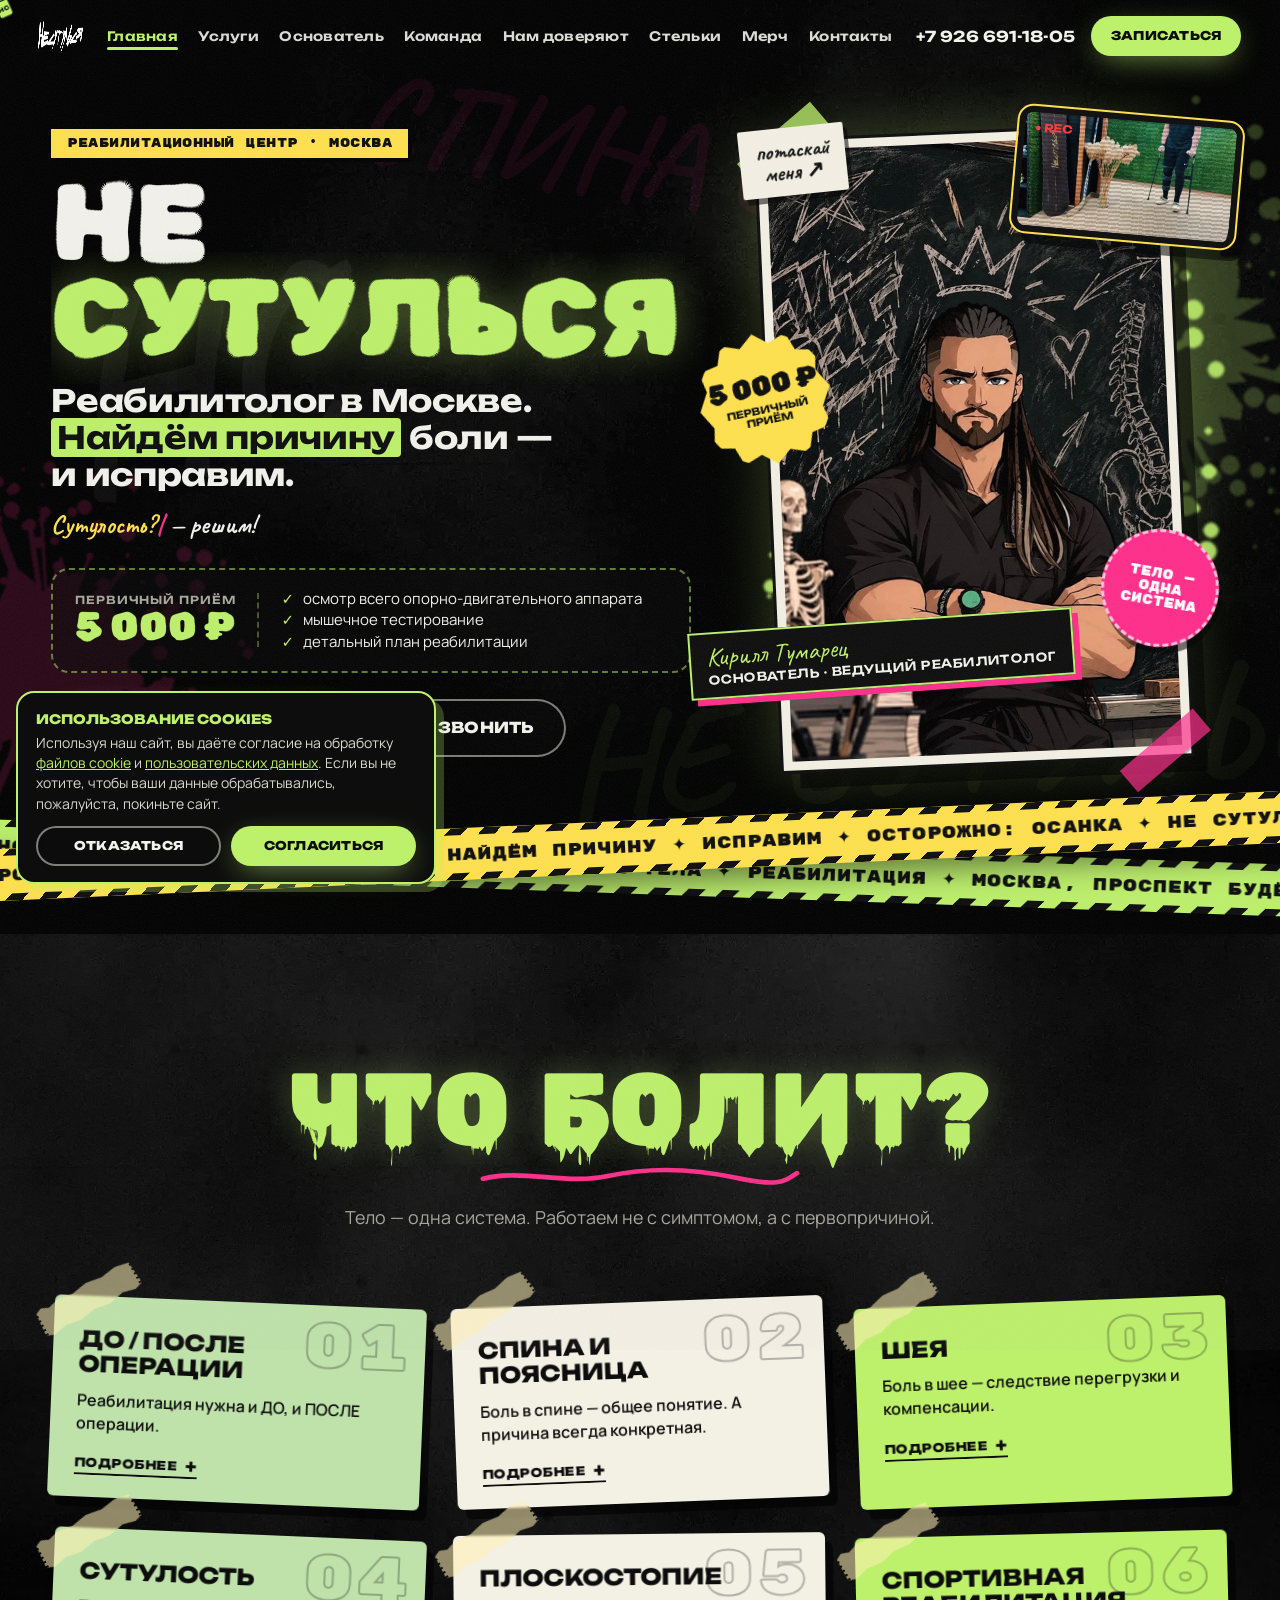
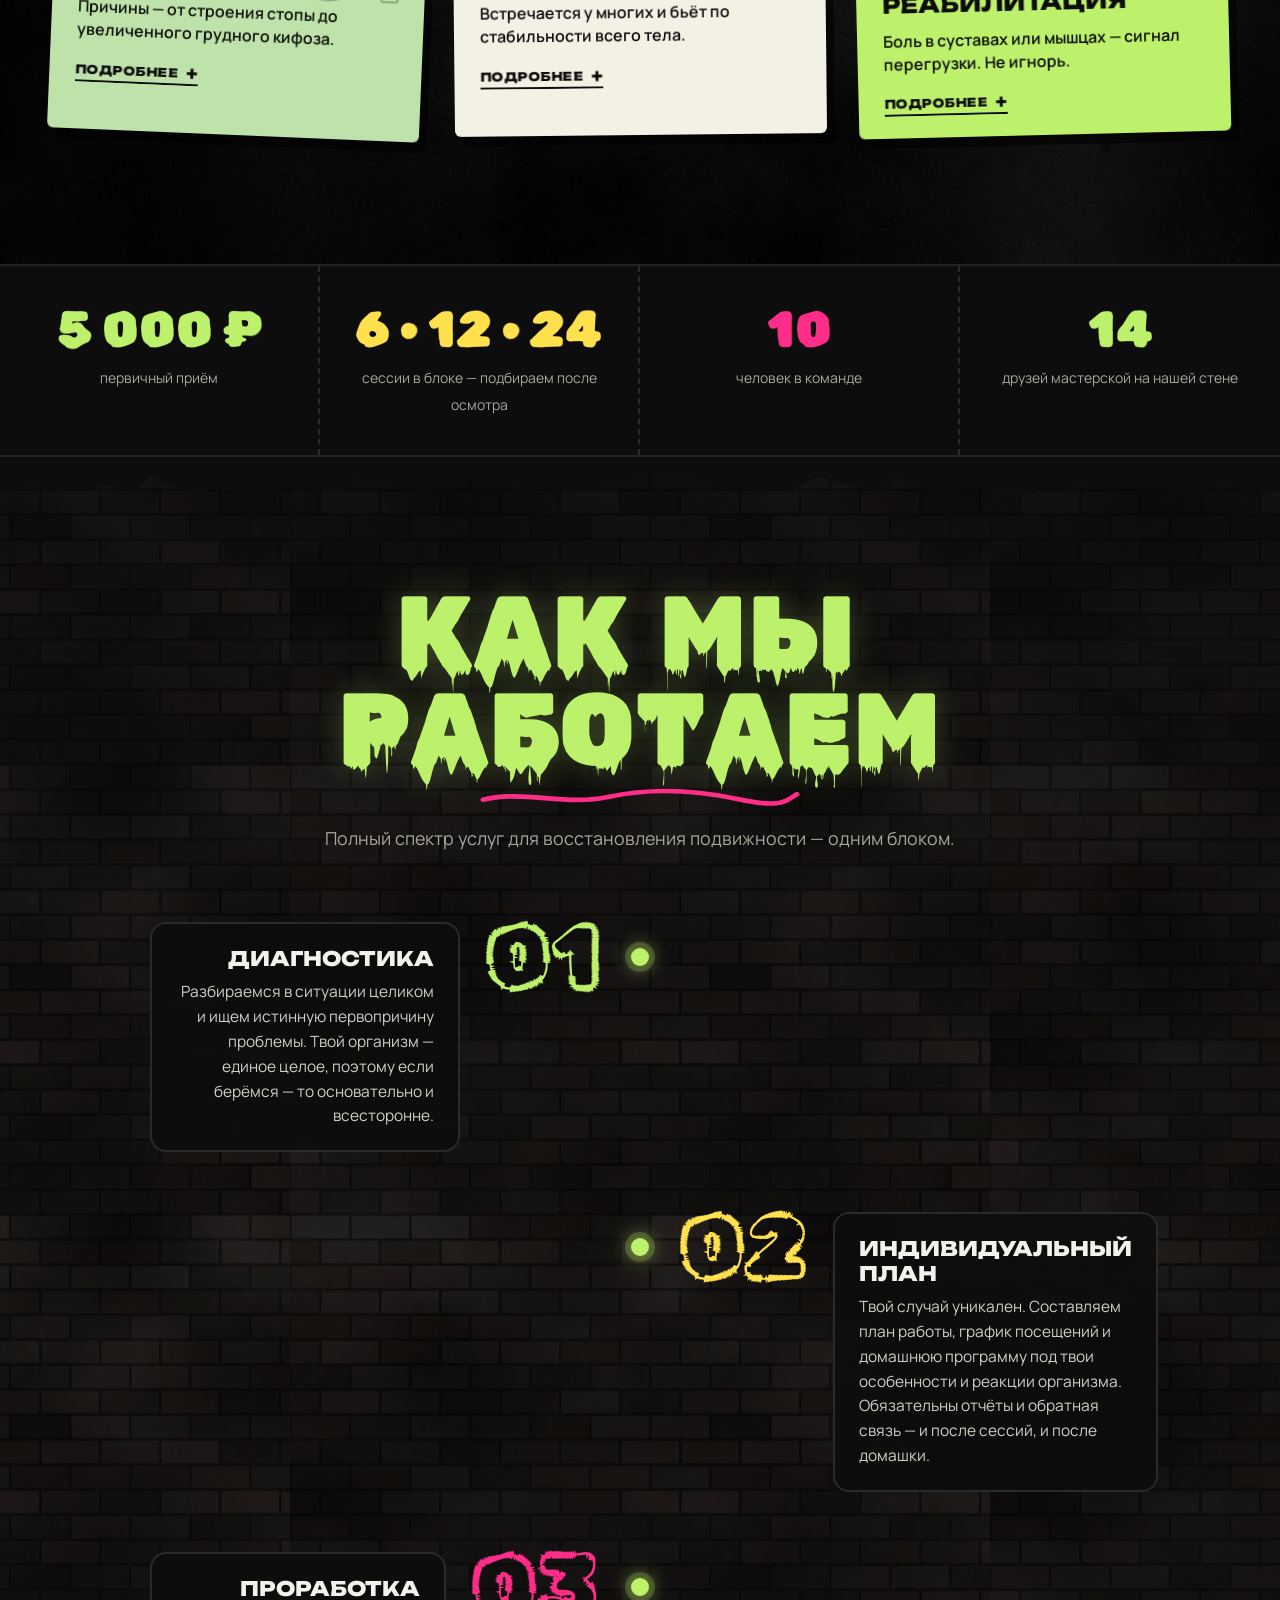
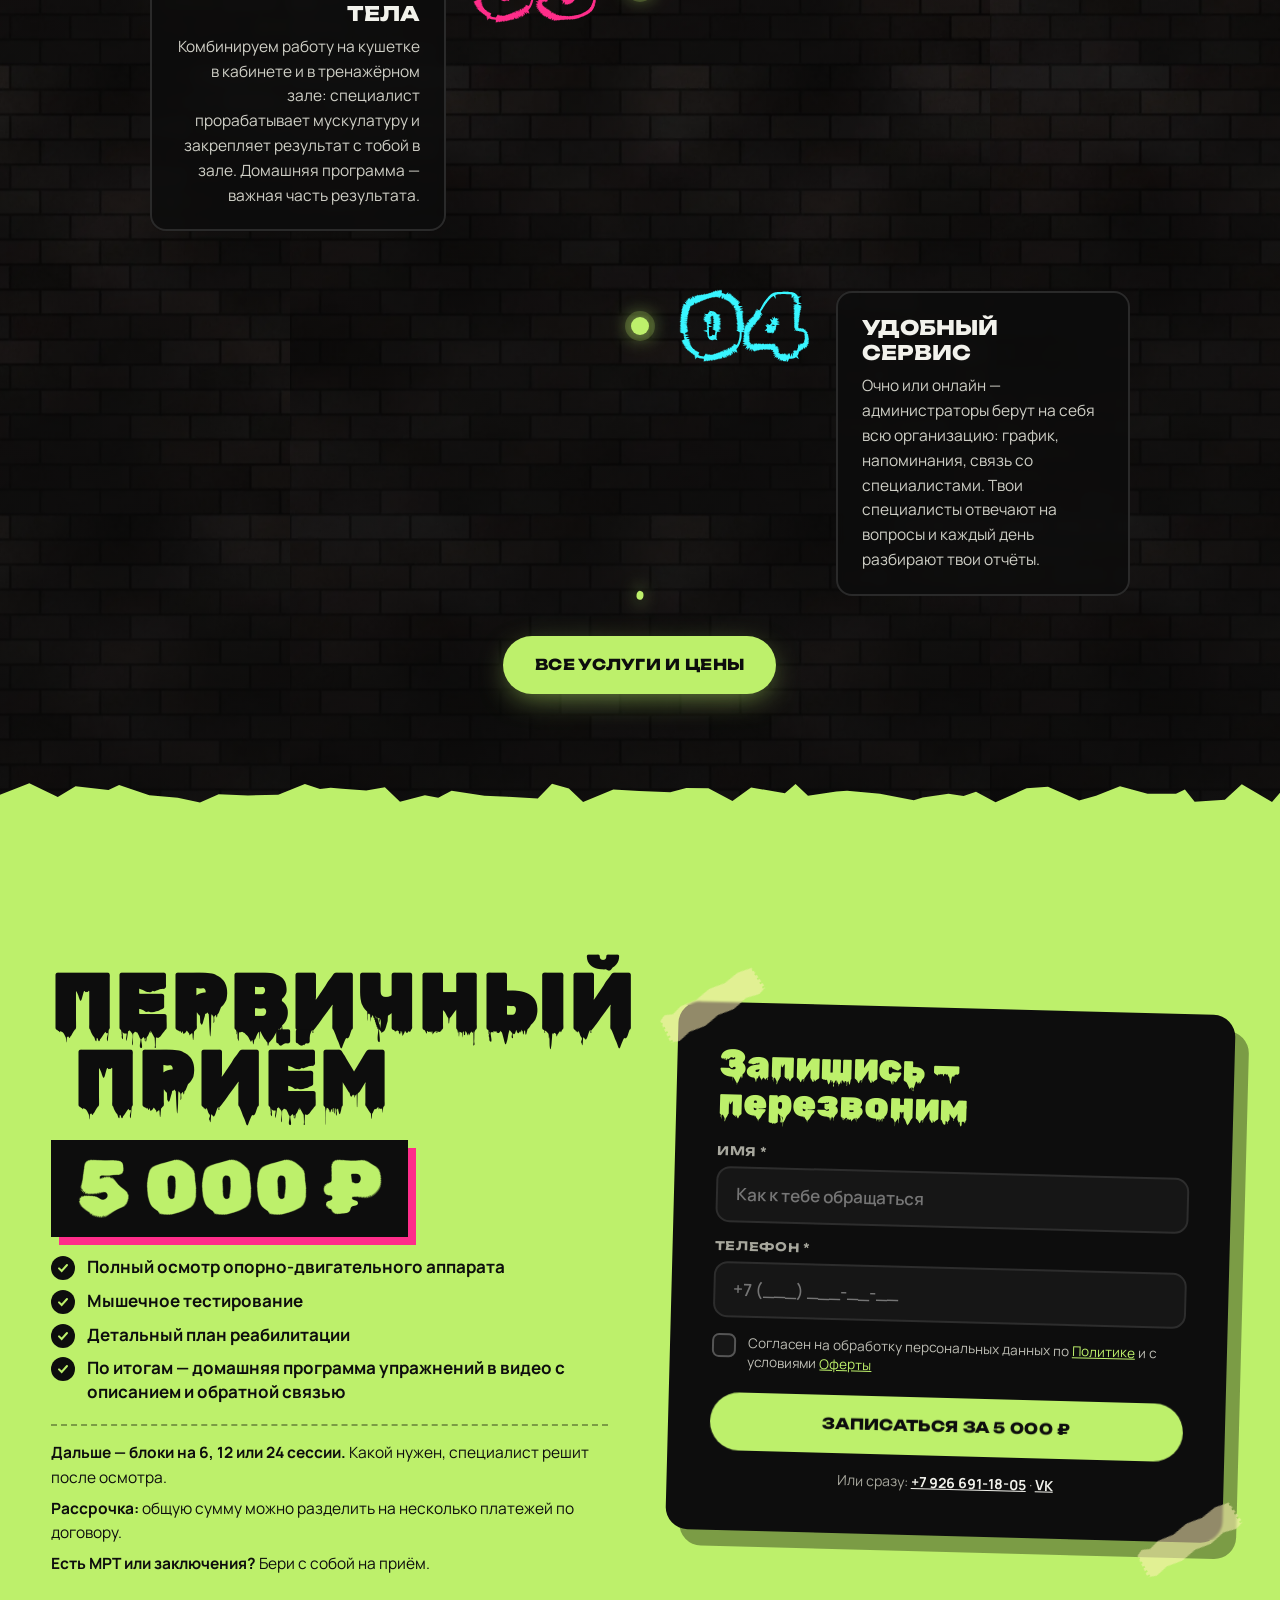
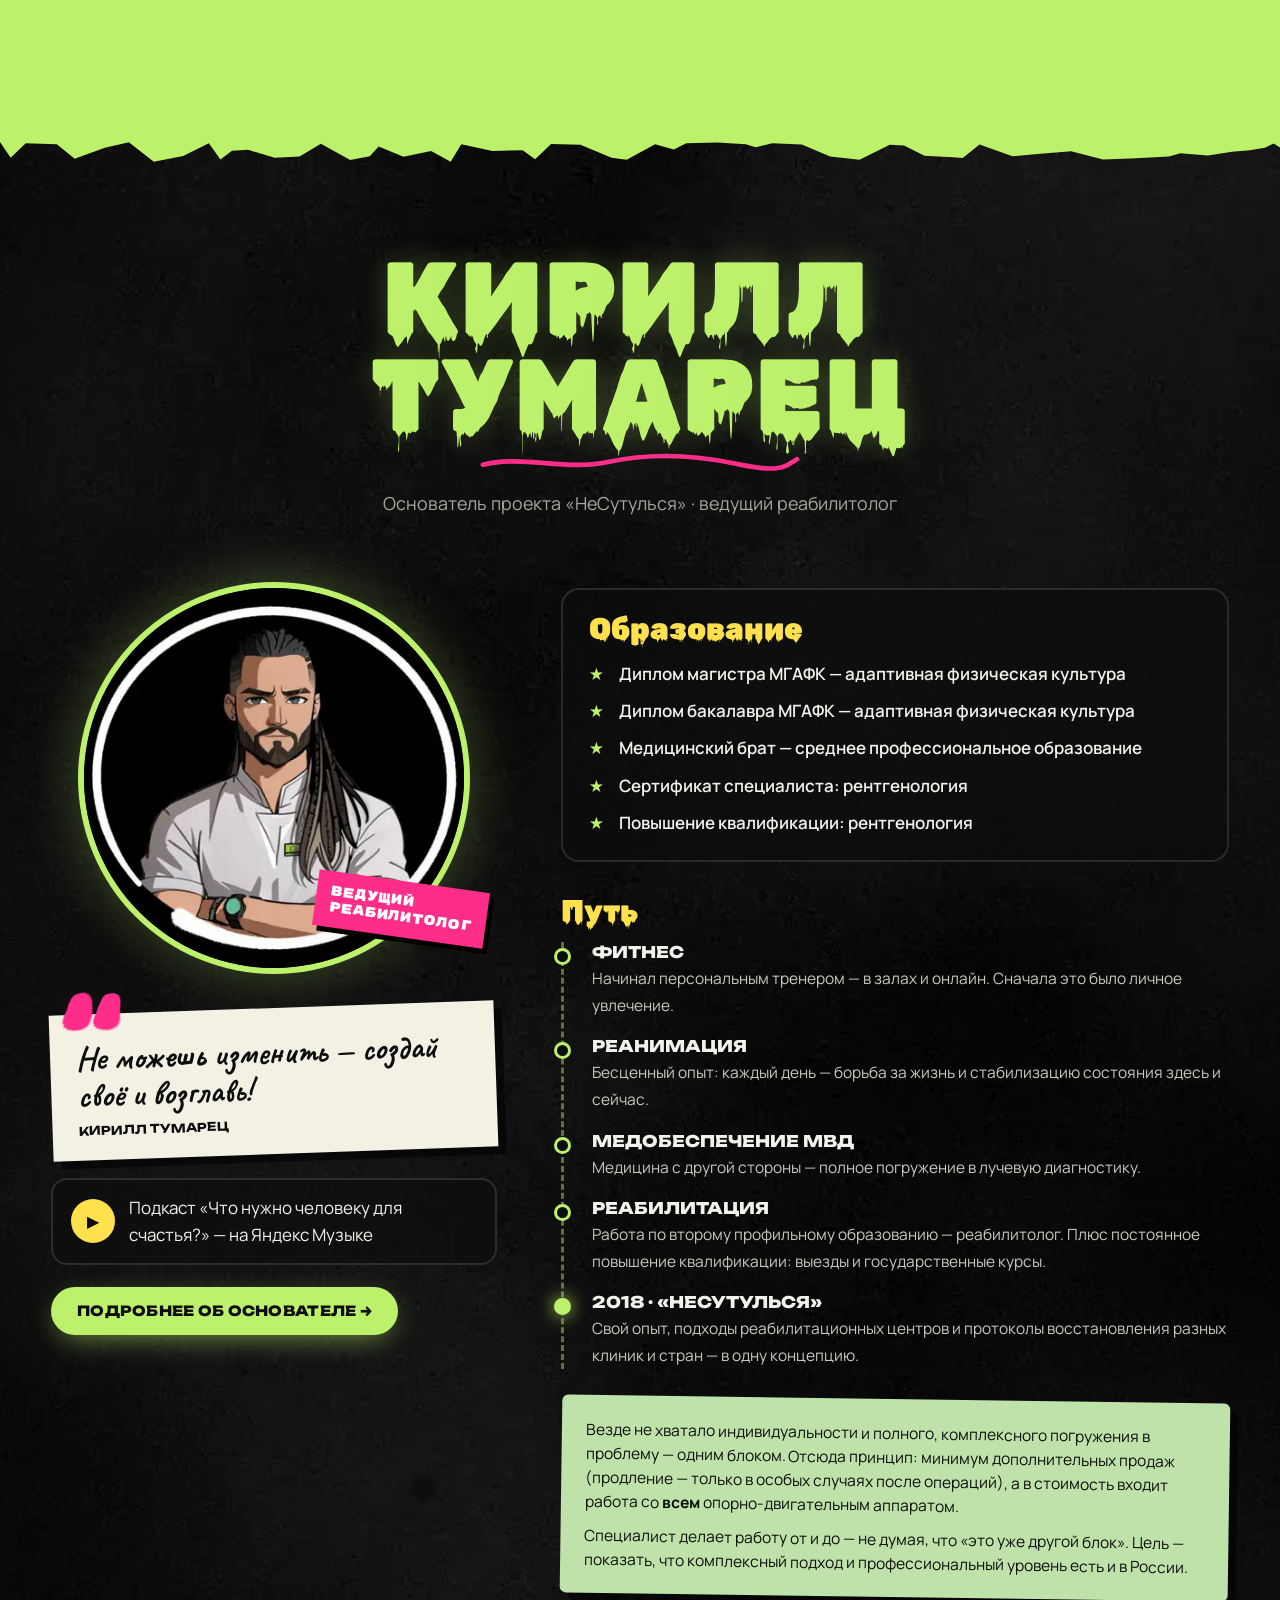
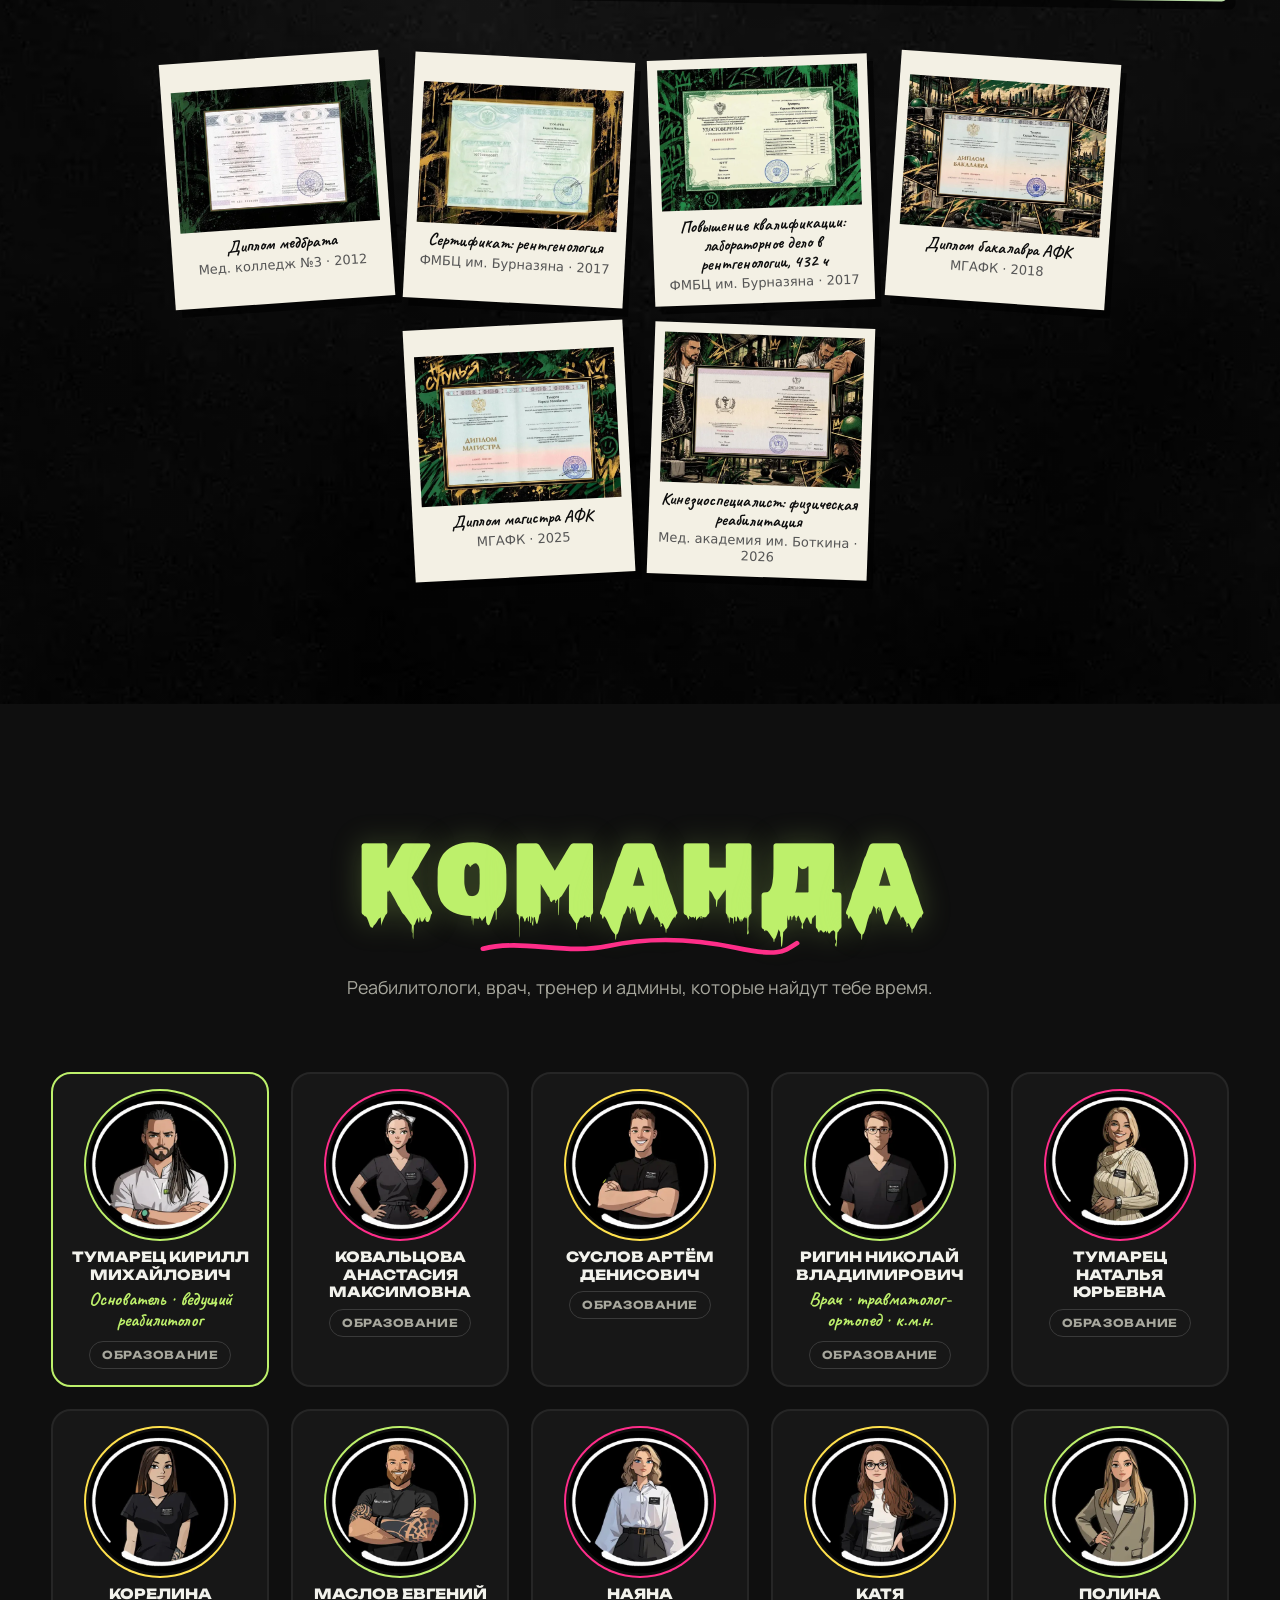
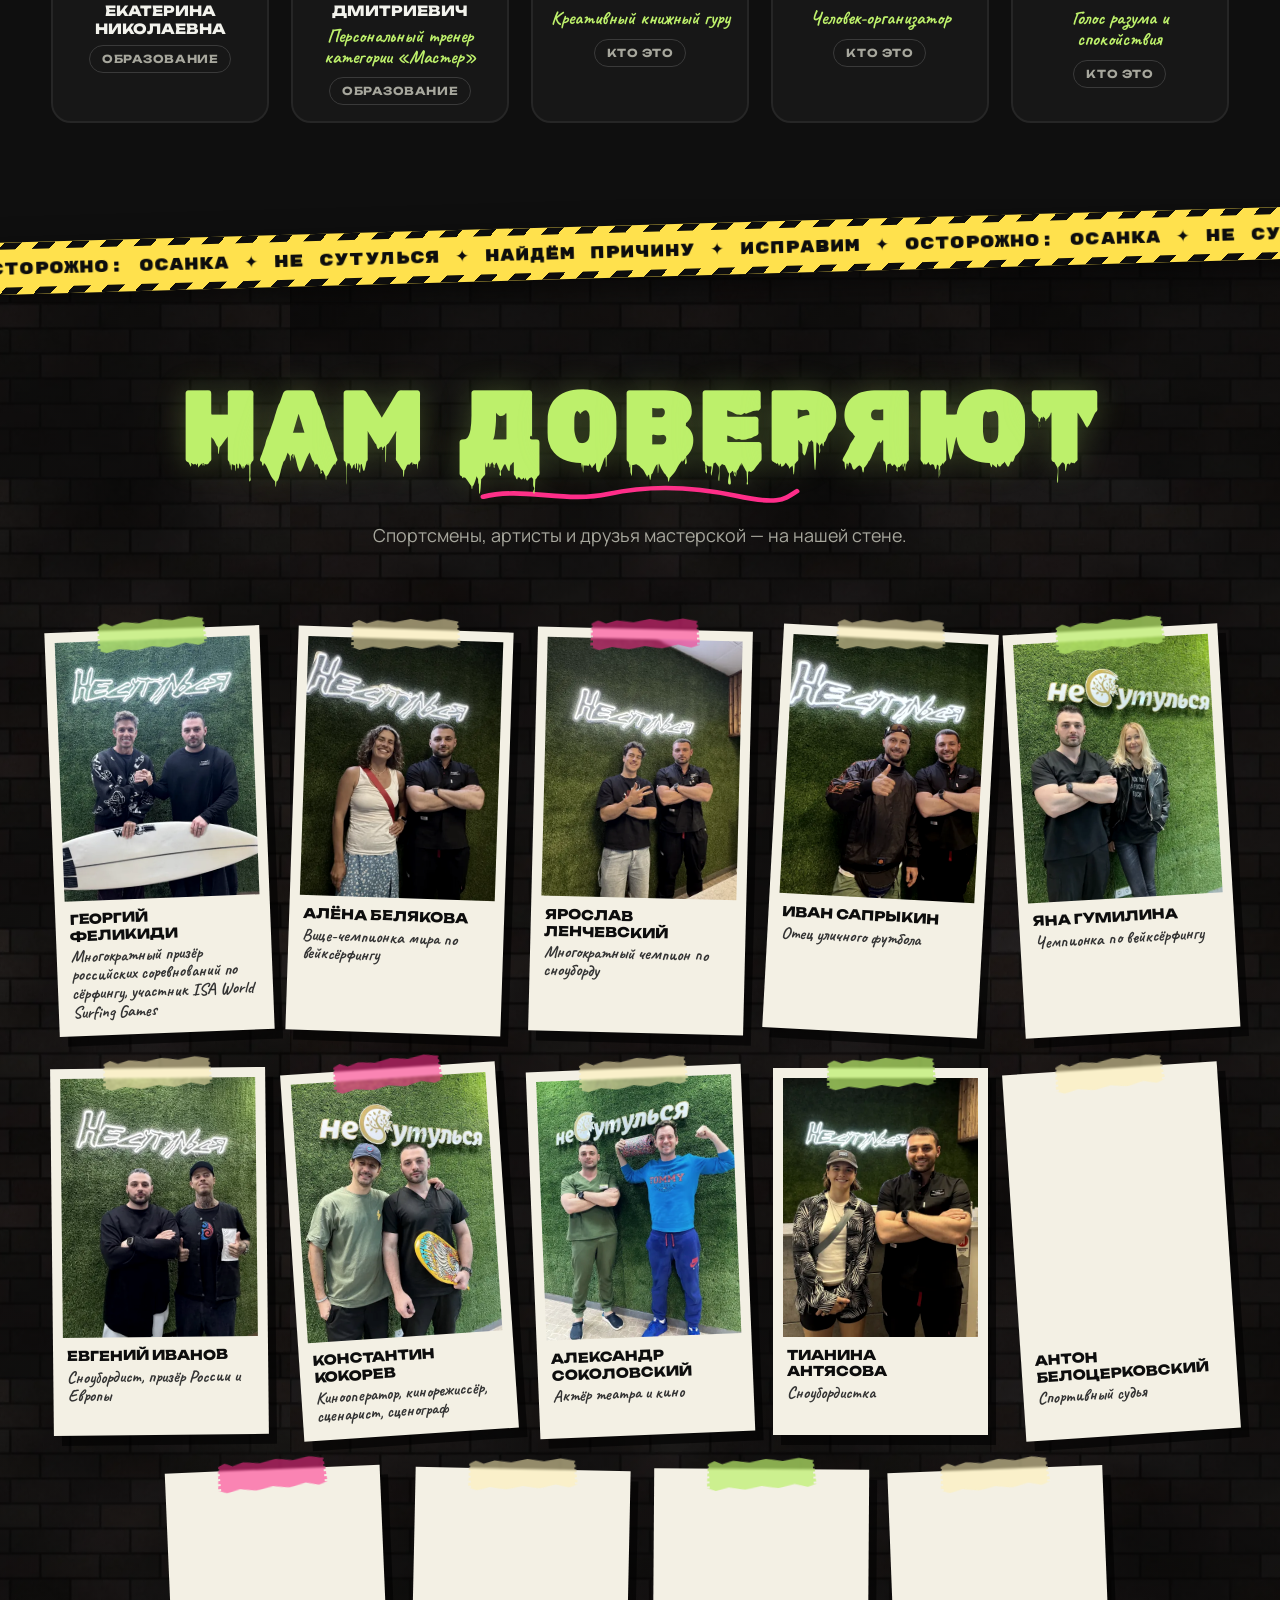
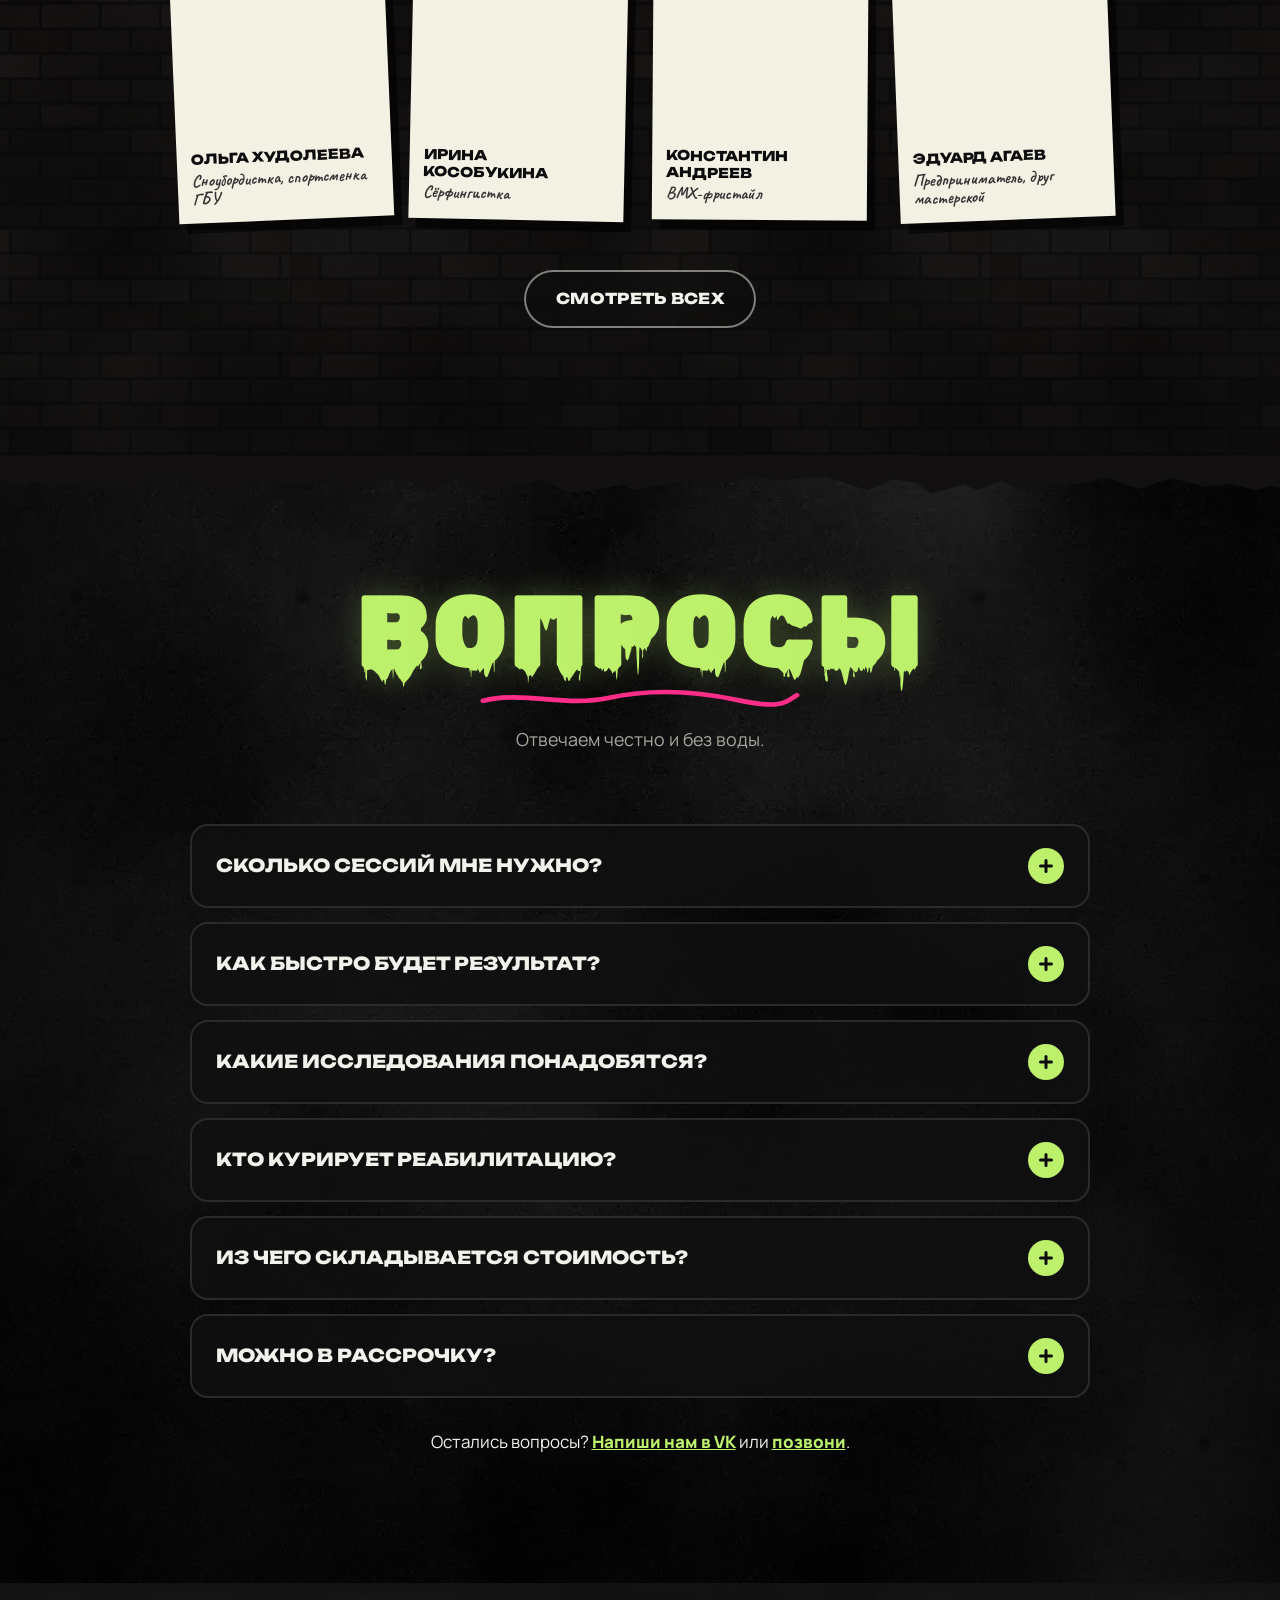
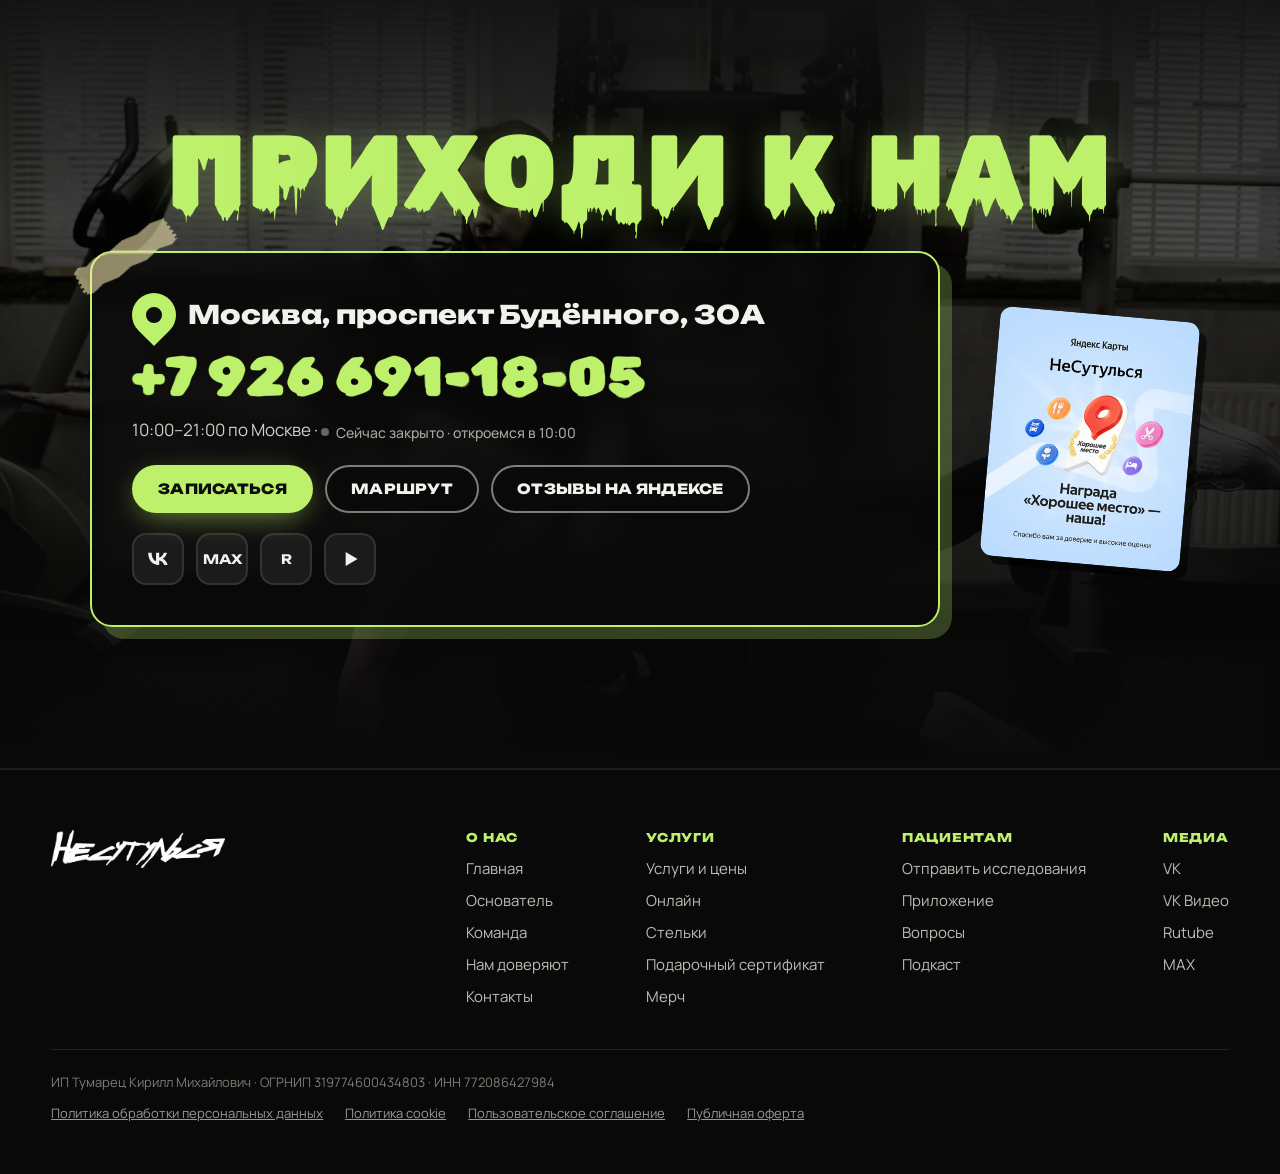
==== index.html @ 7c21d694 "Главная: новый ролик в hero (tv), постер обновлён; ?v=2" ====
<!doctype html>
<html lang="ru">
<head>
<meta charset="utf-8">
<meta name="viewport" content="width=device-width, initial-scale=1, viewport-fit=cover">
<title>«НеСутулься» — реабилитация в Москве: боли в спине и шее, сутулость, после операций</title>
<meta name="description" content="Реабилитационный центр «НеСутулься» Кирилла Тумарца в Москве. Ищем причину боли в спине, шее, сутулости и плоскостопия, реабилитация до и после операций и спортивная. Первичный приём — 5&nbsp;000&nbsp;₽.">
<meta name="theme-color" content="#0d0d0d">
<link rel="canonical" href="https://usupovsdadm-dotcom.github.io/nesutulsya/">
<meta property="og:type" content="website">
<meta property="og:locale" content="ru_RU">
<meta property="og:site_name" content="НеСутулься">
<meta property="og:title" content="«НеСутулься» — найдём причину боли и исправим">
<meta property="og:description" content="Реабилитация в Москве: спина, шея, сутулость, плоскостопие, до/после операций, спорт. Первичный приём — 5&nbsp;000&nbsp;₽.">
<meta property="og:url" content="https://usupovsdadm-dotcom.github.io/nesutulsya/">
<meta property="og:image" content="https://usupovsdadm-dotcom.github.io/nesutulsya/assets/og-image.jpg">
<meta property="og:image:width" content="1200">
<meta property="og:image:height" content="630">
<meta name="twitter:card" content="summary_large_image">
<link rel="icon" href="assets/favicon.ico" sizes="any">
<link rel="icon" type="image/png" sizes="32x32" href="assets/favicon-32.png">
<link rel="apple-touch-icon" href="assets/apple-touch-icon.png">
<link rel="preload" href="assets/fonts/spray.woff2" as="font" type="font/woff2" crossorigin>
<link rel="preload" href="assets/fonts/unbounded.woff2" as="font" type="font/woff2" crossorigin>
<link rel="preload" href="assets/fonts/manrope.woff2" as="font" type="font/woff2" crossorigin>
<link rel="stylesheet" href="css/style.css?v=7">
<script type="application/ld+json">{"@context":"https://schema.org","@type":"MedicalBusiness","name":"НеСутулься","description":"Реабилитационный центр","telephone":"+7 926 691-18-05","address":{"@type":"PostalAddress","streetAddress":"проспект Будённого, 30А","addressLocality":"Москва","addressCountry":"RU"},"sameAs":["https://vk.com/nesutulsyamsk","https://rutube.ru/channel/27963576/"]}</script>
</head>
<body class="is-loading">
<a class="skip" href="#main">К содержимому</a>

<!-- PRELOADER: логотип «рисуется баллончиком» -->
<div class="preloader" id="preloader" aria-hidden="true">
  <canvas class="preloader__fx" id="preFx"></canvas>
  <svg class="preloader__logo" viewBox="0 0 900 197">
    <defs>
      <filter id="rough"><feTurbulence type="fractalNoise" baseFrequency="0.06" numOctaves="2" seed="3"/><feDisplacementMap in="SourceGraphic" scale="26"/></filter>
      <mask id="sprayMask" maskUnits="userSpaceOnUse" x="0" y="0" width="900" height="197">
        <path id="sprayPath" d="M-30 34 H930 V98 H-30 V164 H930" fill="none" stroke="#fff" stroke-width="78" stroke-linecap="round" pathLength="1" filter="url(#rough)"/>
      </mask>
    </defs>
    <image href="assets/img/logo.webp" width="900" height="197" mask="url(#sprayMask)"/>
  </svg>
  <p class="preloader__hint">трясём баллончик…</p>
</div>

<canvas id="sprayCursor" class="spray-canvas" aria-hidden="true"></canvas>
<div class="can-cursor" id="canCursor" aria-hidden="true"><svg viewBox="0 0 40 64"><rect x="9" y="16" width="22" height="44" rx="5" fill="#bdf06b" stroke="#0d0d0d" stroke-width="2"/><rect x="13" y="8" width="14" height="10" rx="2" fill="#f2f2ec" stroke="#0d0d0d" stroke-width="2"/><rect x="17" y="2" width="6" height="7" rx="1" fill="#ff2d8a" stroke="#0d0d0d" stroke-width="2"/><path d="M9 34h22" stroke="#0d0d0d" stroke-width="2"/><text x="20" y="50" font-size="9" text-anchor="middle" font-family="Unbounded,sans-serif" font-weight="800" fill="#0d0d0d">НС</text></svg></div>
<div class="progress" aria-hidden="true"><i id="progressBar"></i></div>

<!-- @hdr -->
<header class="hdr" id="hdr">
  <a class="hdr__logo" href="#top" aria-label="НеСутулься — на главную"><img src="assets/img/logo.webp" alt="НеСутулься" width="900" height="197"></a>
  <nav class="hdr__nav" aria-label="Разделы сайта">
    <a href="./" aria-current="page">Главная</a><a href="shop/">Услуги</a><a href="founder/">Основатель</a><a href="#team">Команда</a><a href="friends/">Нам доверяют</a><a href="orto/">Стельки</a><a href="store/">Мерч</a><a href="#contacts">Контакты</a>
  </nav>
  <div class="hdr__right">
    <span class="status" data-status><i></i><span>10:00–21:00 МСК</span></span>
    <a class="hdr__phone" href="tel:+79266911805">+7 926 691-18-05</a>
    <a class="btn btn--sm btn--lime magnetic" href="#zapis">Записаться</a>
    <button class="burger" id="burger" aria-label="Меню" aria-expanded="false" aria-controls="mnav"><span></span><span></span><span></span></button>
  </div>
</header>

<div class="mnav" id="mnav" aria-hidden="true">
  <nav aria-label="Меню">
    <a href="./" aria-current="page">Главная</a><a href="shop/">Услуги</a><a href="founder/">Основатель</a><a href="#team">Команда</a><a href="friends/">Нам доверяют</a><a href="orto/">Стельки</a><a href="store/">Мерч</a><a href="#contacts">Контакты</a><a href="#zapis">Запись · 5&nbsp;000&nbsp;₽</a>
  </nav>
  <div class="mnav__foot"><a href="tel:+79266911805">+7 926 691-18-05</a><span data-status class="status"><i></i><span>10:00–21:00 МСК</span></span></div>
</div>
<!-- /@hdr -->

<main id="main">
<!-- HERO -->
<section class="hero" id="top">
  <div class="hero__wall" data-speed="0.25" aria-hidden="true"></div>
  <div class="hero__tags" aria-hidden="true"><span data-speed="0.12">НС</span><span data-speed="-0.08">СПИНА ОК?</span><span data-speed="0.18">НЕ СУТУЛЬСЯ</span></div>
  <div class="splat splat--1" data-speed="-0.15" aria-hidden="true"></div>
  <div class="splat splat--2" data-speed="0.1" aria-hidden="true"></div>
  <div class="hero__inner">
    <div class="hero__copy">
      <p class="label-tape reveal">Реабилитационный центр · Москва</p>
      <div class="mega glitch" data-text="НЕ СУТУЛЬСЯ" aria-hidden="true"><span class="mega__ne">НЕ</span><span class="mega__s">СУТУЛЬСЯ</span></div>
      <h1 class="hero__h1 reveal">Реабилитолог в Москве. <em>Найдём причину</em> боли — и&nbsp;исправим.</h1>
      <p class="typer reveal" aria-live="polite"><span class="typer__w" id="typer">Боли в спине?</span><span class="typer__c">|</span> <b>— решим!</b></p>
      <div class="offer reveal">
        <div class="offer__price"><small>первичный приём</small><strong>5&nbsp;000&nbsp;₽</strong></div>
        <ul><li>осмотр всего опорно-двигательного аппарата</li><li>мышечное тестирование</li><li>детальный план реабилитации</li></ul>
      </div>
      <div class="hero__cta reveal">
        <a class="btn btn--lime btn--xl magnetic" href="#zapis"><span>Записаться на приём</span></a>
        <a class="btn btn--ghost btn--xl magnetic" href="tel:+79266911805"><span>Позвонить</span></a>
      </div>
    </div>
    <div class="hero__art" data-sticker-zone>
      <div class="hero__blob" aria-hidden="true"></div>
      <figure class="hero__poster" data-speed="-0.06">
        <span class="hero__frame"><img src="assets/img/founder.webp?v=2" alt="Кирилл Тумарец — основатель «НеСутулься», ведущий реабилитолог, иллюстрация" width="1080" height="1666" fetchpriority="high"></span>
        <figcaption><b>Кирилл Тумарец</b>основатель · ведущий реабилитолог</figcaption>
      </figure>
      <div class="tv" aria-hidden="true">
        <video class="tv__v" muted loop playsinline preload="none" poster="assets/img/tape-poster.webp?v=2" data-src="assets/img/tape.mp4?v=2"></video>
        <span class="tv__rec">● REC</span>
      </div>
      <button class="sticker sticker--price" data-drag type="button" aria-label="Стикер: первичный приём 5 000 рублей"><b>5&nbsp;000&nbsp;₽</b><small>первичный<br>приём</small></button>
      <button class="sticker sticker--round" data-drag type="button" aria-label="Стикер: тело — одна система">ТЕЛО —<br>ОДНА<br>СИСТЕМА</button>
      <button class="sticker sticker--note" data-drag type="button" aria-label="Стикер: потаскай меня">потаскай<br>меня ↗</button>
    </div>
  </div>
  <div class="ctape ctape--y" aria-hidden="true"><div class="ctape__track"><span>ОСТОРОЖНО: ОСАНКА ✦ НЕ СУТУЛЬСЯ ✦ НАЙДЁМ ПРИЧИНУ ✦ ИСПРАВИМ ✦ ОСТОРОЖНО: ОСАНКА ✦ НЕ СУТУЛЬСЯ ✦ НАЙДЁМ ПРИЧИНУ ✦ ИСПРАВИМ ✦ ОСТОРОЖНО: ОСАНКА ✦ НЕ СУТУЛЬСЯ ✦ НАЙДЁМ ПРИЧИНУ ✦ ИСПРАВИМ ✦ </span><span>ОСТОРОЖНО: ОСАНКА ✦ НЕ СУТУЛЬСЯ ✦ НАЙДЁМ ПРИЧИНУ ✦ ИСПРАВИМ ✦ ОСТОРОЖНО: ОСАНКА ✦ НЕ СУТУЛЬСЯ ✦ НАЙДЁМ ПРИЧИНУ ✦ ИСПРАВИМ ✦ ОСТОРОЖНО: ОСАНКА ✦ НЕ СУТУЛЬСЯ ✦ НАЙДЁМ ПРИЧИНУ ✦ ИСПРАВИМ ✦ </span></div></div>
  <div class="ctape ctape--g" aria-hidden="true"><div class="ctape__track"><span>ДИАГНОСТИКА ✦ ИНДИВИДУАЛЬНЫЙ ПЛАН ✦ ПРОРАБОТКА ТЕЛА ✦ РЕАБИЛИТАЦИЯ ✦ МОСКВА, ПРОСПЕКТ БУДЁННОГО, 30А ✦ ДИАГНОСТИКА ✦ ИНДИВИДУАЛЬНЫЙ ПЛАН ✦ ПРОРАБОТКА ТЕЛА ✦ РЕАБИЛИТАЦИЯ ✦ МОСКВА, ПРОСПЕКТ БУДЁННОГО, 30А ✦ ДИАГНОСТИКА ✦ ИНДИВИДУАЛЬНЫЙ ПЛАН ✦ ПРОРАБОТКА ТЕЛА ✦ РЕАБИЛИТАЦИЯ ✦ МОСКВА, ПРОСПЕКТ БУДЁННОГО, 30А ✦ </span><span>ДИАГНОСТИКА ✦ ИНДИВИДУАЛЬНЫЙ ПЛАН ✦ ПРОРАБОТКА ТЕЛА ✦ РЕАБИЛИТАЦИЯ ✦ МОСКВА, ПРОСПЕКТ БУДЁННОГО, 30А ✦ ДИАГНОСТИКА ✦ ИНДИВИДУАЛЬНЫЙ ПЛАН ✦ ПРОРАБОТКА ТЕЛА ✦ РЕАБИЛИТАЦИЯ ✦ МОСКВА, ПРОСПЕКТ БУДЁННОГО, 30А ✦ ДИАГНОСТИКА ✦ ИНДИВИДУАЛЬНЫЙ ПЛАН ✦ ПРОРАБОТКА ТЕЛА ✦ РЕАБИЛИТАЦИЯ ✦ МОСКВА, ПРОСПЕКТ БУДЁННОГО, 30А ✦ </span></div></div>
</section>

<!-- PROBLEMS -->
<section class="sec sec--concrete" id="problems">
  <div class="sec-head "><h2 class="spray-title" data-text="ЧТО БОЛИТ?">ЧТО БОЛИТ?</h2><svg class="scrib" viewBox="0 0 300 24" preserveAspectRatio="none" aria-hidden="true"><path d="M3 15 C 40 4, 80 22, 120 12 S 200 4, 240 14 S 285 18, 297 9" pathLength="1"/></svg><p class="sec-sub reveal">Тело — одна система. Работаем не с симптомом, а с первопричиной.</p></div>
  <div class="pgrid"><article class="pcard tilt reveal" style="--r:2.4deg;--d:0ms">
  <span class="tape tape--tl" aria-hidden="true"></span>
  <div class="pcard__num">01</div>
  <h3 class="pcard__t">До / после операции</h3>
  <p class="pcard__lead">Реабилитация нужна и ДО, и ПОСЛЕ операции.</p>
  <details class="pcard__more"><summary>Подробнее</summary><p>Грамотная реабилитация ускоряет заживление, возвращает функцию прооперированной зоне и тебя — к полноценной жизни. Это индивидуальный процесс: нужны твоё активное участие и выполнение рекомендаций специалистов.</p></details>
</article><article class="pcard tilt reveal" style="--r:-2.2deg;--d:70ms">
  <span class="tape tape--tl" aria-hidden="true"></span>
  <div class="pcard__num">02</div>
  <h3 class="pcard__t">Спина и поясница</h3>
  <p class="pcard__lead">Боль в спине — общее понятие. А причина всегда конкретная.</p>
  <details class="pcard__more"><summary>Подробнее</summary><p>Все части тела связаны. Компенсаторные механизмы со временем перегружают самые слабые мышцы, на них растёт давление — а это может привести к протрузии или грыже.</p></details>
</article><article class="pcard tilt reveal" style="--r:-2.2deg;--d:140ms">
  <span class="tape tape--tl" aria-hidden="true"></span>
  <div class="pcard__num">03</div>
  <h3 class="pcard__t">Шея</h3>
  <p class="pcard__lead">Боль в шее — следствие перегрузки и компенсации.</p>
  <details class="pcard__more"><summary>Подробнее</summary><p>Она связана с увеличением грудного кифоза: тело пытается стабилизироваться, мышцы шеи сокращаются и перенапрягаются, позвоночный столб сжимается — отсюда и симптомы.</p></details>
</article><article class="pcard tilt reveal" style="--r:2.4deg;--d:210ms">
  <span class="tape tape--tl" aria-hidden="true"></span>
  <div class="pcard__num">04</div>
  <h3 class="pcard__t">Сутулость</h3>
  <p class="pcard__lead">Причины — от строения стопы до увеличенного грудного кифоза.</p>
  <details class="pcard__more"><summary>Подробнее</summary><p>Влияет и статичное положение плечевого пояса. Тело стремится к стабильности: мышцы шеи напрягаются и укорачиваются, давление на шейный отдел растёт — и сутулость закрепляется.</p></details>
</article><article class="pcard tilt reveal" style="--r:-0.6deg;--d:280ms">
  <span class="tape tape--tl" aria-hidden="true"></span>
  <div class="pcard__num">05</div>
  <h3 class="pcard__t">Плоскостопие</h3>
  <p class="pcard__lead">Встречается у многих и бьёт по стабильности всего тела.</p>
  <details class="pcard__more"><summary>Подробнее</summary><p>Со временем деформация увеличивает нагрузку на суставы. Опорно-двигательная система работает как единая цепь, поэтому только комплексный подход замедлит плоскостопие и убережёт от последующих нарушений.</p></details>
</article><article class="pcard tilt reveal" style="--r:-1.4deg;--d:350ms">
  <span class="tape tape--tl" aria-hidden="true"></span>
  <div class="pcard__num">06</div>
  <h3 class="pcard__t">Спортивная реабилитация</h3>
  <p class="pcard__lead">Боль в суставах или мышцах — сигнал перегрузки. Не игнорь.</p>
  <details class="pcard__more"><summary>Подробнее</summary><p>Убираем компенсации, снимаем спазмированные участки и снижаем компрессию на суставы. После этого безопасно возвращаем к тренировкам — и параллельно прокачиваем зоны, которые мешают телу работать в полную силу.</p></details>
</article></div>
</section>

<!-- STATS -->
<section class="stats" aria-label="Цифры с сайта">
  <div class="stat reveal"><b><span data-count="5000" data-format="space">5 000</span> ₽</b><span>первичный приём</span></div>
  <div class="stat reveal"><b>6 · 12 · 24</b><span>сессии в блоке — подбираем после осмотра</span></div>
  <div class="stat reveal"><b data-count="10">10</b><span>человек в команде</span></div>
  <div class="stat reveal"><b data-count="14">14</b><span>друзей мастерской на нашей стене</span></div>
</section>

<!-- APPROACH -->
<section class="sec sec--brick" id="approach">
  <svg class="tear " viewBox="0 0 1440 60" preserveAspectRatio="none" aria-hidden="true" style="transform:scaleY(-1)"><path d="M0 60 L0 9.8 L31 27.9 L45 20.4 L70 14.9 L105 19.0 L121 22.0 L151 13.2 L170 33.9 L198 19.4 L222 11.1 L239 16.8 L265 14.0 L281 9.8 L309 14.0 L344 30.4 L356 14.2 L385 13.6 L399 32.3 L425 20.3 L457 29.0 L472 10.5 L494 19.0 L517 27.0 L546 33.6 L559 18.5 L578 30.4 L595 12.9 L618 19.0 L636 14.5 L672 19.5 L706 22.3 L717 34.0 L751 33.2 L786 30.1 L801 20.6 L817 18.4 L829 17.9 L866 14.9 L898 19.8 L920 32.9 L958 22.4 L988 12.0 L1006 33.2 L1033 22.1 L1064 9.5 L1090 21.1 L1124 12.1 L1161 10.1 L1176 23.5 L1205 14.1 L1218 31.1 L1235 23.5 L1262 18.9 L1289 21.6 L1325 13.3 L1355 14.2 L1376 25.5 L1394 16.2 L1426 9.9 L1440 34.0 L1440 60 Z" fill="#0d0d0d"/></svg>
  <div class="sec-head "><h2 class="spray-title" data-text="КАК МЫ РАБОТАЕМ">КАК МЫ РАБОТАЕМ</h2><svg class="scrib" viewBox="0 0 300 24" preserveAspectRatio="none" aria-hidden="true"><path d="M3 15 C 40 4, 80 22, 120 12 S 200 4, 240 14 S 285 18, 297 9" pathLength="1"/></svg><p class="sec-sub reveal">Полный спектр услуг для восстановления подвижности — одним блоком.</p></div>
  <div class="steps-wrap">
    <svg class="spray-line" viewBox="0 0 40 1000" preserveAspectRatio="none" aria-hidden="true"><path id="sprayLine" d="M20 0 C 5 120, 35 240, 20 360 S 5 600, 20 720 S 35 900, 20 1000" pathLength="1"/></svg>
    <ol class="steps"><li class="step reveal" style="--d:0ms"><div class="step__num" aria-hidden="true">01</div><div class="step__body"><h3>Диагностика</h3><p>Разбираемся в ситуации целиком и ищем истинную первопричину проблемы. Твой организм — единое целое, поэтому если берёмся — то основательно и всесторонне.</p></div></li><li class="step reveal" style="--d:80ms"><div class="step__num" aria-hidden="true">02</div><div class="step__body"><h3>Индивидуальный план</h3><p>Твой случай уникален. Составляем план работы, график посещений и домашнюю программу под твои особенности и реакции организма. Обязательны отчёты и обратная связь — и после сессий, и после домашки.</p></div></li><li class="step reveal" style="--d:160ms"><div class="step__num" aria-hidden="true">03</div><div class="step__body"><h3>Проработка тела</h3><p>Комбинируем работу на кушетке в кабинете и в тренажёрном зале: специалист прорабатывает мускулатуру и закрепляет результат с тобой в зале. Домашняя программа — важная часть результата.</p></div></li><li class="step reveal" style="--d:240ms"><div class="step__num" aria-hidden="true">04</div><div class="step__body"><h3>Удобный сервис</h3><p>Очно или онлайн — администраторы берут на себя всю организацию: график, напоминания, связь со специалистами. Твои специалисты отвечают на вопросы и каждый день разбирают твои отчёты.</p></div></li></ol>
  </div>
  <div class="more-link"><a class="btn btn--lime btn--xl magnetic" href="shop/"><span>Все услуги и цены</span></a></div>
  <svg class="tear tear--b" viewBox="0 0 1440 60" preserveAspectRatio="none" aria-hidden="true"><path d="M0 60 L0 23.3 L33 8.2 L65 26.2 L85 12.0 L122 16.8 L134 10.5 L168 23.7 L200 27.0 L225 33.3 L246 22.4 L279 24.1 L313 23.0 L343 9.2 L360 15.5 L372 14.1 L385 15.2 L412 17.5 L433 13.4 L450 32.4 L478 23.8 L493 27.0 L508 17.9 L545 24.6 L571 25.8 L605 28.2 L621 8.8 L640 15.0 L656 32.5 L690 16.2 L719 18.3 L754 19.9 L772 14.4 L797 14.8 L824 31.3 L845 13.7 L883 21.2 L895 9.2 L909 24.3 L941 19.0 L953 17.9 L990 21.8 L1028 30.4 L1038 26.7 L1067 22.0 L1084 24.7 L1098 19.3 L1120 32.8 L1155 14.8 L1179 12.6 L1214 30.6 L1233 24.6 L1260 12.0 L1291 22.0 L1323 21.8 L1333 16.4 L1344 32.2 L1378 29.6 L1397 9.5 L1431 32.6 L1440 20.6 L1440 60 Z" fill="#bdf06b"/></svg>
</section>

<!-- ZAPIS (lime paint) -->
<section class="zapis" id="zapis">
  <div class="zapis__paint" aria-hidden="true"></div>
  <div class="zapis__inner">
    <div class="zapis__info">
      <h2 class="spray-title spray-title--dark" data-text="ПЕРВИЧНЫЙ ПРИЁМ">ПЕРВИЧНЫЙ ПРИЁМ</h2>
      <div class="pricetag reveal"><span>5&nbsp;000&nbsp;₽</span></div>
      <ul class="checks reveal">
        <li>Полный осмотр опорно-двигательного аппарата</li>
        <li>Мышечное тестирование</li>
        <li>Детальный план реабилитации</li>
        <li>По итогам — домашняя программа упражнений в видео с описанием и обратной связью</li>
      </ul>
      <div class="zapis__notes reveal">
        <p><b>Дальше — блоки на 6, 12 или 24 сессии.</b> Какой нужен, специалист решит после осмотра.</p>
        <p><b>Рассрочка:</b> общую сумму можно разделить на несколько платежей по договору.</p>
        <p><b>Есть МРТ или заключения?</b> Бери с собой на приём.</p>
      </div>
    </div>
    <form class="form lead reveal" id="leadForm" novalidate>
      <span class="tape tape--tl" aria-hidden="true"></span><span class="tape tape--br" aria-hidden="true"></span>
      <h3 class="form__t">Запишись — перезвоним</h3>
      <label class="field"><span>Имя *</span><input name="name" type="text" autocomplete="name" required maxlength="60" placeholder="Как к тебе обращаться"></label>
      <label class="field"><span>Телефон *</span><input name="phone" type="tel" autocomplete="tel" inputmode="tel" required placeholder="+7 (___) ___-__-__"></label>
      <label class="agree"><input type="checkbox" name="agree" required><span>Согласен на обработку персональных данных по <a href="privacy/">Политике</a> и с условиями <a href="oferta/">Оферты</a></span></label>
      <input type="text" name="website" class="hp" tabindex="-1" autocomplete="off" aria-hidden="true">
      <button class="btn btn--black btn--xl btn--block magnetic" type="submit"><span>Записаться за 5&nbsp;000&nbsp;₽</span></button>
      <p class="form__err" role="alert" hidden></p>
      <p class="form__alt">Или сразу: <a href="tel:+79266911805">+7 926 691-18-05</a> · <a href="https://vk.com/nesutulsyamsk" target="_blank" rel="noopener">VK</a></p>
      <div class="form__ok" hidden>
        <div class="form__okmark" aria-hidden="true">✓</div>
        <h3>Заявка у нас!</h3>
        <p>Перезвоним в рабочее время — 10:00–21:00 по Москве. Не хочешь ждать — набери сам:</p>
        <a class="btn btn--black btn--block" href="tel:+79266911805">+7 926 691-18-05</a>
      </div>
    </form>
  </div>
</section>

<!-- FOUNDER -->
<section class="sec sec--concrete founder" id="founder">
  <svg class="tear " viewBox="0 0 1440 60" preserveAspectRatio="none" aria-hidden="true" style="transform:scaleY(-1)"><path d="M0 60 L0 33.9 L12 13.5 L29 32.3 L64 30.9 L84 12.1 L118 26.3 L145 33.7 L173 8.2 L206 15.8 L235 32.4 L248 11.0 L261 22.4 L279 23.7 L309 13.3 L337 14.9 L361 31.5 L394 10.4 L416 15.2 L426 28.0 L454 14.8 L485 22.3 L507 8.3 L519 31.0 L554 22.2 L588 23.1 L602 11.3 L620 31.4 L653 30.4 L688 13.5 L705 10.7 L737 31.0 L758 24.1 L772 32.2 L807 33.4 L839 30.9 L850 27.2 L869 32.2 L902 30.5 L934 14.9 L967 10.8 L1001 30.3 L1017 29.2 L1040 15.9 L1072 13.9 L1083 13.0 L1102 30.5 L1139 15.3 L1167 18.4 L1205 21.9 L1241 11.0 L1278 12.6 L1315 14.9 L1328 19.3 L1359 16.2 L1386 21.3 L1406 23.0 L1423 26.4 L1433 32.1 L1440 26.7 L1440 60 Z" fill="#bdf06b"/></svg>
  <div class="sec-head "><h2 class="spray-title glitch" data-text="КИРИЛЛ ТУМАРЕЦ">КИРИЛЛ ТУМАРЕЦ</h2><svg class="scrib" viewBox="0 0 300 24" preserveAspectRatio="none" aria-hidden="true"><path d="M3 15 C 40 4, 80 22, 120 12 S 200 4, 240 14 S 285 18, 297 9" pathLength="1"/></svg><p class="sec-sub reveal">Основатель проекта «НеСутулься» · ведущий реабилитолог</p></div>
  <div class="founder__grid">
    <div class="founder__left">
      <div class="founder__ava tilt reveal"><img src="assets/img/team/tumarec.webp" alt="Кирилл Тумарец, иллюстрация" width="420" height="420" loading="lazy" decoding="async"><span class="founder__badge">ведущий<br>реабилитолог</span></div>
      <blockquote class="quote reveal"><p>Не можешь изменить — создай своё и&nbsp;возглавь!</p><cite>Кирилл Тумарец</cite></blockquote>
      <a class="podcast reveal" href="https://music.yandex.ru/album/21096211/track/100491307" target="_blank" rel="noopener"><span class="podcast__ic" aria-hidden="true">▶</span><span>Подкаст «Что нужно человеку для счастья?» — на Яндекс Музыке</span></a>
      <a class="btn btn--lime magnetic reveal" href="founder/" style="margin-top:22px"><span>Подробнее об основателе →</span></a>
    </div>
    <div class="founder__right">
      <div class="qual reveal">
        <h3 class="h3-tag">Образование</h3>
        <ul class="qual__list">
          <li>Диплом магистра МГАФК — адаптивная физическая культура</li>
          <li>Диплом бакалавра МГАФК — адаптивная физическая культура</li>
          <li>Медицинский брат — среднее профессиональное образование</li>
          <li>Сертификат специалиста: рентгенология</li>
          <li>Повышение квалификации: рентгенология</li>
        </ul>
      </div>
      <h3 class="h3-tag reveal">Путь</h3>
      <ol class="path"><li class="reveal" style="--d:0ms"><b>Фитнес</b><span>Начинал персональным тренером — в залах и онлайн. Сначала это было личное увлечение.</span></li><li class="reveal" style="--d:90ms"><b>Реанимация</b><span>Бесценный опыт: каждый день — борьба за жизнь и стабилизацию состояния здесь и сейчас.</span></li><li class="reveal" style="--d:180ms"><b>Медобеспечение МВД</b><span>Медицина с другой стороны — полное погружение в лучевую диагностику.</span></li><li class="reveal" style="--d:270ms"><b>Реабилитация</b><span>Работа по второму профильному образованию — реабилитолог. Плюс постоянное повышение квалификации: выезды и государственные курсы.</span></li><li class="reveal" style="--d:360ms"><b>2018 · «НеСутулься»</b><span>Свой опыт, подходы реабилитационных центров и протоколы восстановления разных клиник и стран — в одну концепцию.</span></li></ol>
      <div class="manifest reveal">
        <p>Везде не хватало индивидуальности и полного, комплексного погружения в проблему — одним блоком. Отсюда принцип: минимум дополнительных продаж (продление — только в особых случаях после операций), а в стоимость входит работа со <b>всем</b> опорно-двигательным аппаратом.</p>
        <p>Специалист делает работу от и до — не думая, что «это уже другой блок». Цель — показать, что комплексный подход и профессиональный уровень есть и в России.</p>
      </div>
    </div>
  </div>
  <div class="docs docs--big" aria-label="Документы об образовании"><button class="polaroid" style="--r:-4deg" data-full="assets/img/docs/doc1.webp" aria-label="Открыть: Диплом медбрата, Мед. колледж №3 · 2012"><img src="assets/img/docs/doc1-t.webp" alt="Диплом медбрата, Мед. колледж №3 · 2012" width="620" height="438" loading="lazy" decoding="async"><span>Диплом медбрата<br><small>Мед. колледж №3 · 2012</small></span></button><button class="polaroid" style="--r:3deg" data-full="assets/img/docs/doc2.webp" aria-label="Открыть: Сертификат: рентгенология, ФМБЦ им. Бурназяна · 2017"><img src="assets/img/docs/doc2-t.webp" alt="Сертификат: рентгенология, ФМБЦ им. Бурназяна · 2017" width="620" height="438" loading="lazy" decoding="async"><span>Сертификат: рентгенология<br><small>ФМБЦ им. Бурназяна · 2017</small></span></button><button class="polaroid" style="--r:-2deg" data-full="assets/img/docs/doc3.webp" aria-label="Открыть: Повышение квалификации: лабораторное дело в рентгенологии, 432 ч, ФМБЦ им. Бурназяна · 2017"><img src="assets/img/docs/doc3-t.webp" alt="Повышение квалификации: лабораторное дело в рентгенологии, 432 ч, ФМБЦ им. Бурназяна · 2017" width="620" height="438" loading="lazy" decoding="async"><span>Повышение квалификации: лабораторное дело в рентгенологии, 432 ч<br><small>ФМБЦ им. Бурназяна · 2017</small></span></button><button class="polaroid" style="--r:4deg" data-full="assets/img/docs/doc4.webp" aria-label="Открыть: Диплом бакалавра АФК, МГАФК · 2018"><img src="assets/img/docs/doc4-t.webp" alt="Диплом бакалавра АФК, МГАФК · 2018" width="620" height="465" loading="lazy" decoding="async"><span>Диплом бакалавра АФК<br><small>МГАФК · 2018</small></span></button><button class="polaroid" style="--r:-3deg" data-full="assets/img/docs/doc5.webp" aria-label="Открыть: Диплом магистра АФК, МГАФК · 2025"><img src="assets/img/docs/doc5-t.webp" alt="Диплом магистра АФК, МГАФК · 2025" width="620" height="465" loading="lazy" decoding="async"><span>Диплом магистра АФК<br><small>МГАФК · 2025</small></span></button><button class="polaroid" style="--r:2deg" data-full="assets/img/docs/doc6.webp" aria-label="Открыть: Кинезиоспециалист: физическая реабилитация, Мед. академия им. Боткина · 2026"><img src="assets/img/docs/doc6-t.webp" alt="Кинезиоспециалист: физическая реабилитация, Мед. академия им. Боткина · 2026" width="620" height="465" loading="lazy" decoding="async"><span>Кинезиоспециалист: физическая реабилитация<br><small>Мед. академия им. Боткина · 2026</small></span></button></div>
</section>

<!-- TEAM -->
<section class="sec sec--dark" id="team">
  <div class="sec-head "><h2 class="spray-title" data-text="КОМАНДА">КОМАНДА</h2><svg class="scrib" viewBox="0 0 300 24" preserveAspectRatio="none" aria-hidden="true"><path d="M3 15 C 40 4, 80 22, 120 12 S 200 4, 240 14 S 285 18, 297 9" pathLength="1"/></svg><p class="sec-sub reveal">Реабилитологи, врач, тренер и админы, которые найдут тебе время.</p></div>
  <div class="tgrid"><article class="tm tilt reveal tm--lead" style="--d:0ms">
  <div class="tm__ava"><img src="assets/img/team/tumarec.webp" alt="Тумарец Кирилл Михайлович" width="420" height="420" loading="lazy" decoding="async"></div>
  <h3 class="tm__name">Тумарец Кирилл Михайлович</h3><p class="tm__role">Основатель · ведущий реабилитолог</p>
  <details class="tm__q"><summary>Образование</summary><ul><li>Диплом магистра: «Физическая культура для лиц с отклонениями в состоянии здоровья. Адаптивная физическая культура»</li><li>Диплом бакалавра МГАФК: «Физическая культура для лиц с отклонениями в состоянии здоровья. Адаптивная физическая культура»</li><li>Среднее профессиональное образование, квалификация «Медицинский брат»</li><li>Сертификат специалиста: рентгенология</li><li>Удостоверение о повышении квалификации</li></ul></details>
</article><article class="tm tilt reveal" style="--d:60ms">
  <div class="tm__ava"><img src="assets/img/team/kovaltsova.webp" alt="Ковальцова Анастасия Максимовна" width="420" height="420" loading="lazy" decoding="async"></div>
  <h3 class="tm__name">Ковальцова Анастасия Максимовна</h3>
  <details class="tm__q"><summary>Образование</summary><ul><li>Диплом бакалавра с отличием МГАФК: «Адаптивная физическая культура для лиц с отклонениями в состоянии здоровья»</li><li>Диплом с отличием о среднем профессиональном образовании, квалификация «Акушерка»</li><li>Сертификат специалиста «Медицинский массаж»</li><li>Удостоверение о повышении квалификации: кинезиотейпирование</li></ul></details>
</article><article class="tm tilt reveal" style="--d:120ms">
  <div class="tm__ava"><img src="assets/img/team/suslov.webp" alt="Суслов Артём Денисович" width="420" height="420" loading="lazy" decoding="async"></div>
  <h3 class="tm__name">Суслов Артём Денисович</h3>
  <details class="tm__q"><summary>Образование</summary><ul><li>Диплом бакалавра МГАФК: «Физическая культура для лиц с отклонениями в состоянии здоровья. Адаптивная физическая культура»</li><li>Сертификат специалиста «Массаж»</li></ul></details>
</article><article class="tm tilt reveal" style="--d:180ms">
  <div class="tm__ava"><img src="assets/img/team/rigin.webp" alt="Ригин Николай Владимирович" width="420" height="420" loading="lazy" decoding="async"></div>
  <h3 class="tm__name">Ригин Николай Владимирович</h3><p class="tm__role">Врач · травматолог-ортопед · к.м.н.</p>
  <details class="tm__q"><summary>Образование</summary><ul><li>Первый МГМУ им. И. М. Сеченова, врач по специальности «Лечебное дело»</li><li>Аспирантура «Клиническая медицина», квалификация «Исследователь. Преподаватель-исследователь»</li><li>Ординатура «Травматология и ортопедия»</li><li>Сертификат аккредитации специалиста</li><li>Учёная степень: кандидат медицинских наук</li></ul></details>
</article><article class="tm tilt reveal" style="--d:240ms">
  <div class="tm__ava"><img src="assets/img/team/ntumarec.webp" alt="Тумарец Наталья Юрьевна" width="420" height="420" loading="lazy" decoding="async"></div>
  <h3 class="tm__name">Тумарец Наталья Юрьевна</h3>
  <details class="tm__q"><summary>Образование</summary><ul><li>Диплом «Менеджер по продажам»</li><li>Маркетинг</li><li>Диплом бакалавра МГАФК: «Физическая культура для лиц с отклонениями в состоянии здоровья. Адаптивная физическая культура»</li></ul></details>
</article><article class="tm tilt reveal" style="--d:0ms">
  <div class="tm__ava"><img src="assets/img/team/korelina.webp" alt="Корелина Екатерина Николаевна" width="420" height="420" loading="lazy" decoding="async"></div>
  <h3 class="tm__name">Корелина Екатерина Николаевна</h3>
  <details class="tm__q"><summary>Образование</summary><ul><li>РУС ГЦОЛИФК: физическая культура для лиц с отклонениями в состоянии здоровья (адаптивная физическая культура)</li><li>РУС ГЦОЛИФК, повышение квалификации: инклюзивное волонтёрство в сфере физической культуры и спорта</li><li>Московский институт восстановительной медицины: детский массаж</li></ul></details>
</article><article class="tm tilt reveal" style="--d:60ms">
  <div class="tm__ava"><img src="assets/img/team/maslov.webp" alt="Маслов Евгений Дмитриевич" width="420" height="420" loading="lazy" decoding="async"></div>
  <h3 class="tm__name">Маслов Евгений Дмитриевич</h3><p class="tm__role">Персональный тренер категории «Мастер»</p>
  <details class="tm__q"><summary>Образование</summary><ul><li>Специализация: функциональный тренинг и упражнения на выносливость, ОФП, коррекция фигуры, тренировки со свободным весом</li><li>Индивидуальные программы тренировок и питания, тренировки для начинающих</li><li>Обучение: персональный тренер категории «Мастер», ООО «Учёный фитнес»</li><li>Курсы: основы оздоровительной физической культуры при болях; особенности тренировок при болях в спине</li></ul></details>
</article><article class="tm tilt reveal" style="--d:120ms">
  <div class="tm__ava"><img src="assets/img/team/nayana.webp" alt="Наяна" width="420" height="420" loading="lazy" decoding="async"></div>
  <h3 class="tm__name">Наяна</h3><p class="tm__role">Креативный книжный гуру</p>
  <details class="tm__q"><summary>Кто это</summary><ul><li>Найдёт удобное время на приём — и обсудит с тобой любимый роман. А ещё мастер по вкусному чаю и уютной атмосфере.</li></ul></details>
</article><article class="tm tilt reveal" style="--d:180ms">
  <div class="tm__ava"><img src="assets/img/team/katya.webp" alt="Катя" width="420" height="420" loading="lazy" decoding="async"></div>
  <h3 class="tm__name">Катя</h3><p class="tm__role">Человек-организатор</p>
  <details class="tm__q"><summary>Кто это</summary><ul><li>Серьёзная, внимательная и немного сыщик: найдёт удобное время, даже если в расписании его официально нет. Кажется, что всё занято? Подожди — Катя всё уладит.</li></ul></details>
</article><article class="tm tilt reveal" style="--d:240ms">
  <div class="tm__ava"><img src="assets/img/team/polina.webp" alt="Полина" width="420" height="420" loading="lazy" decoding="async"></div>
  <h3 class="tm__name">Полина</h3><p class="tm__role">Голос разума и спокойствия</p>
  <details class="tm__q"><summary>Кто это</summary><ul><li>Рассудительная и внимательная: всегда знает, что, где и когда, и найдёт ответ на самый каверзный вопрос. Благодаря ей всё красиво и понятно — и в расписании, и в визуальном стиле мастерской.</li></ul></details>
</article></div>
</section>

<div class="tape-band"><div class="ctape ctape--y ctape--rev" aria-hidden="true"><div class="ctape__track"><span>ОСТОРОЖНО: ОСАНКА ✦ НЕ СУТУЛЬСЯ ✦ НАЙДЁМ ПРИЧИНУ ✦ ИСПРАВИМ ✦ ОСТОРОЖНО: ОСАНКА ✦ НЕ СУТУЛЬСЯ ✦ НАЙДЁМ ПРИЧИНУ ✦ ИСПРАВИМ ✦ ОСТОРОЖНО: ОСАНКА ✦ НЕ СУТУЛЬСЯ ✦ НАЙДЁМ ПРИЧИНУ ✦ ИСПРАВИМ ✦ </span><span>ОСТОРОЖНО: ОСАНКА ✦ НЕ СУТУЛЬСЯ ✦ НАЙДЁМ ПРИЧИНУ ✦ ИСПРАВИМ ✦ ОСТОРОЖНО: ОСАНКА ✦ НЕ СУТУЛЬСЯ ✦ НАЙДЁМ ПРИЧИНУ ✦ ИСПРАВИМ ✦ ОСТОРОЖНО: ОСАНКА ✦ НЕ СУТУЛЬСЯ ✦ НАЙДЁМ ПРИЧИНУ ✦ ИСПРАВИМ ✦ </span></div></div></div>

<!-- FRIENDS -->
<section class="sec sec--brick friends" id="friends">
  <div class="sec-head "><h2 class="spray-title" data-text="НАМ ДОВЕРЯЮТ">НАМ ДОВЕРЯЮТ</h2><svg class="scrib" viewBox="0 0 300 24" preserveAspectRatio="none" aria-hidden="true"><path d="M3 15 C 40 4, 80 22, 120 12 S 200 4, 240 14 S 285 18, 297 9" pathLength="1"/></svg><p class="sec-sub reveal">Спортсмены, артисты и друзья мастерской — на нашей стене.</p></div>
  <div class="wall" id="wall"><figure class="poster reveal" style="--r:-2.2deg;--d:0ms">
  <span class="tape tape--t" aria-hidden="true"></span>
  <img src="assets/img/friends/felikidi.webp" alt="Георгий Феликиди в мастерской «НеСутулься»" width="480" height="640" loading="lazy" decoding="async">
  <figcaption><b>Георгий Феликиди</b><span>Многократный призёр российских соревнований по сёрфингу, участник ISA World Surfing Games</span></figcaption>
</figure><figure class="poster reveal" style="--r:1.9deg;--d:60ms">
  <span class="tape tape--t" aria-hidden="true"></span>
  <img src="assets/img/friends/belyakova.webp" alt="Алёна Белякова в мастерской «НеСутулься»" width="480" height="640" loading="lazy" decoding="async">
  <figcaption><b>Алёна Белякова</b><span>Вице-чемпионка мира по вейксёрфингу</span></figcaption>
</figure><figure class="poster reveal" style="--r:1.4deg;--d:120ms">
  <span class="tape tape--t" aria-hidden="true"></span>
  <img src="assets/img/friends/lenchevsky.webp" alt="Ярослав Ленчевский в мастерской «НеСутулься»" width="480" height="640" loading="lazy" decoding="async">
  <figcaption><b>Ярослав Ленчевский</b><span>Многократный чемпион по сноуборду</span></figcaption>
</figure><figure class="poster reveal" style="--r:3.1deg;--d:180ms">
  <span class="tape tape--t" aria-hidden="true"></span>
  <img src="assets/img/friends/saprykin.webp" alt="Иван Сапрыкин в мастерской «НеСутулься»" width="480" height="640" loading="lazy" decoding="async">
  <figcaption><b>Иван Сапрыкин</b><span>Отец уличного футбола</span></figcaption>
</figure><figure class="poster reveal" style="--r:-3.3deg;--d:0ms">
  <span class="tape tape--t" aria-hidden="true"></span>
  <img src="assets/img/friends/gumilina.webp" alt="Яна Гумилина в мастерской «НеСутулься»" width="480" height="640" loading="lazy" decoding="async">
  <figcaption><b>Яна Гумилина</b><span>Чемпионка по вейксёрфингу</span></figcaption>
</figure><figure class="poster reveal" style="--r:-0.6deg;--d:60ms">
  <span class="tape tape--t" aria-hidden="true"></span>
  <img src="assets/img/friends/ivanov.webp" alt="Евгений Иванов в мастерской «НеСутулься»" width="480" height="640" loading="lazy" decoding="async">
  <figcaption><b>Евгений Иванов</b><span>Сноубордист, призёр России и Европы</span></figcaption>
</figure><figure class="poster reveal" style="--r:-3.8deg;--d:120ms">
  <span class="tape tape--t" aria-hidden="true"></span>
  <img src="assets/img/friends/kokorev.webp" alt="Константин Кокорев в мастерской «НеСутулься»" width="480" height="640" loading="lazy" decoding="async">
  <figcaption><b>Константин Кокорев</b><span>Кинооператор, кинорежиссёр, сценарист, сценограф</span></figcaption>
</figure><figure class="poster reveal" style="--r:-2.3deg;--d:180ms">
  <span class="tape tape--t" aria-hidden="true"></span>
  <img src="assets/img/friends/sokolovsky.webp" alt="Александр Соколовский в мастерской «НеСутулься»" width="480" height="640" loading="lazy" decoding="async">
  <figcaption><b>Александр Соколовский</b><span>Актёр театра и кино</span></figcaption>
</figure><figure class="poster reveal" style="--r:0.0deg;--d:0ms">
  <span class="tape tape--t" aria-hidden="true"></span>
  <img src="assets/img/friends/antyasova.webp" alt="Тианина Антясова в мастерской «НеСутулься»" width="480" height="640" loading="lazy" decoding="async">
  <figcaption><b>Тианина Антясова</b><span>Сноубордистка</span></figcaption>
</figure><figure class="poster reveal" style="--r:-3.8deg;--d:60ms">
  <span class="tape tape--t" aria-hidden="true"></span>
  <img src="assets/img/friends/belotserkovsky.webp" alt="Антон Белоцерковский в мастерской «НеСутулься»" width="480" height="640" loading="lazy" decoding="async">
  <figcaption><b>Антон Белоцерковский</b><span>Спортивный судья</span></figcaption>
</figure><figure class="poster reveal" style="--r:-2.4deg;--d:120ms">
  <span class="tape tape--t" aria-hidden="true"></span>
  <img src="assets/img/friends/khudoleeva.webp" alt="Ольга Худолеева в мастерской «НеСутулься»" width="480" height="640" loading="lazy" decoding="async">
  <figcaption><b>Ольга Худолеева</b><span>Сноубордистка, спортсменка ГБУ</span></figcaption>
</figure><figure class="poster reveal" style="--r:1.2deg;--d:180ms">
  <span class="tape tape--t" aria-hidden="true"></span>
  <img src="assets/img/friends/kosobukina.webp" alt="Ирина Кособукина в мастерской «НеСутулься»" width="480" height="640" loading="lazy" decoding="async">
  <figcaption><b>Ирина Кособукина</b><span>Сёрфингистка</span></figcaption>
</figure><figure class="poster reveal" style="--r:0.4deg;--d:0ms">
  <span class="tape tape--t" aria-hidden="true"></span>
  <img src="assets/img/friends/andreev.webp" alt="Константин Андреев в мастерской «НеСутулься»" width="480" height="640" loading="lazy" decoding="async">
  <figcaption><b>Константин Андреев</b><span>BMX-фристайл</span></figcaption>
</figure><figure class="poster reveal" style="--r:-2.2deg;--d:60ms">
  <span class="tape tape--t" aria-hidden="true"></span>
  <img src="assets/img/friends/agaev.webp" alt="Эдуард Агаев в мастерской «НеСутулься»" width="480" height="640" loading="lazy" decoding="async">
  <figcaption><b>Эдуард Агаев</b><span>Предприниматель, друг мастерской</span></figcaption>
</figure></div>
  <p class="wall__hint" aria-hidden="true">← листай →</p>
  <div class="more-link"><a class="btn btn--ghost btn--xl magnetic" href="friends/"><span>Смотреть всех</span></a></div>
</section>

<!-- FAQ -->
<section class="sec sec--concrete" id="faq">
  <svg class="tear " viewBox="0 0 1440 60" preserveAspectRatio="none" aria-hidden="true" style="transform:scaleY(-1)"><path d="M0 60 L0 27.3 L29 17.5 L41 25.3 L60 16.2 L94 26.7 L112 16.0 L134 18.5 L152 11.3 L174 32.4 L203 31.5 L230 15.8 L255 8.0 L273 19.2 L299 25.0 L322 19.5 L338 20.3 L374 28.7 L388 10.2 L413 24.5 L432 29.3 L463 25.5 L480 13.2 L490 14.4 L514 30.1 L526 18.8 L553 13.1 L583 20.9 L600 25.1 L610 27.5 L641 10.8 L663 12.6 L700 21.5 L711 14.5 L745 19.9 L778 25.4 L815 23.5 L852 31.2 L879 26.7 L903 29.6 L928 31.3 L959 20.3 L977 14.4 L1004 27.9 L1029 24.3 L1047 10.0 L1065 15.1 L1084 22.0 L1098 14.0 L1127 26.4 L1139 18.6 L1164 18.8 L1180 18.9 L1215 23.2 L1245 30.3 L1276 17.9 L1286 17.1 L1317 30.2 L1354 18.9 L1385 22.2 L1412 13.7 L1428 19.3 L1439 16.7 L1440 18.5 L1440 60 Z" fill="#121010"/></svg>
  <div class="sec-head "><h2 class="spray-title" data-text="ВОПРОСЫ">ВОПРОСЫ</h2><svg class="scrib" viewBox="0 0 300 24" preserveAspectRatio="none" aria-hidden="true"><path d="M3 15 C 40 4, 80 22, 120 12 S 200 4, 240 14 S 285 18, 297 9" pathLength="1"/></svg><p class="sec-sub reveal">Отвечаем честно и без воды.</p></div>
  <div class="faq"><details class="qa reveal"><summary><span>Сколько сессий мне нужно?</span><i aria-hidden="true"></i></summary><div class="qa__a"><p>Зависит от твоего случая. Есть блоки на 6, 12 и 24 сессии — какой подходит, специалист определит после осмотра и оценки состояния. Точное количество станет ясно только после первичной консультации.</p></div></details><details class="qa reveal"><summary><span>Как быстро будет результат?</span><i aria-hidden="true"></i></summary><div class="qa__a"><p>У каждой проблемы свой срок — он зависит от сложности и особенностей. Реабилитация — совместная работа специалиста и пациента: кроме сессий в мастерской важны упражнения дома, регулярная домашка и письменный отчёт о состоянии. Результат зависит от твоей активности и соблюдения рекомендаций.</p></div></details><details class="qa reveal"><summary><span>Какие исследования понадобятся?</span><i aria-hidden="true"></i></summary><div class="qa__a"><p>Не всегда нужны. Если есть заключение и снимки МРТ — обязательно возьми их на первичный приём. Если для точной диагностики понадобятся КТ, МРТ, рентген или анализы крови, специалист направит тебя на них. Поэтому сначала проконсультируйся по своей проблеме, а потом иди на исследования.</p></div></details><details class="qa reveal"><summary><span>Кто курирует реабилитацию?</span><i aria-hidden="true"></i></summary><div class="qa__a"><p>Весь процесс — от начала до конца — под контролем ведущего специалиста Кирилла Михайловича Тумарца.</p></div></details><details class="qa reveal"><summary><span>Из чего складывается стоимость?</span><i aria-hidden="true"></i></summary><div class="qa__a"><p>В первичный приём входят сбор анамнеза и разработка плана действий. По его итогам ты получаешь индивидуальный план упражнений на дому в видеоформате — с подробным описанием и обратной связью после выполнения. Если вопрос вне компетенции реабилитолога, специалист порекомендует другого врача. На сессиях работаем со всем опорно-двигательным аппаратом и применяем нужные техники и манипуляции.</p></div></details><details class="qa reveal"><summary><span>Можно в рассрочку?</span><i aria-hidden="true"></i></summary><div class="qa__a"><p>Да: при оплате сеансов можно внести корректировку в договор и разделить общую сумму на несколько платежей.</p></div></details></div>
  <p class="faq__more reveal">Остались вопросы? <a href="https://vk.com/nesutulsyamsk" target="_blank" rel="noopener">Напиши нам в VK</a> или <a href="tel:+79266911805">позвони</a>.</p>
</section>

<!-- CONTACTS -->
<section class="contacts" id="contacts">
  <div class="contacts__bg" data-speed="0.15" aria-hidden="true"><img src="assets/img/gym.webp" alt="" width="1600" height="1068" loading="lazy" decoding="async"></div>
  <div class="contacts__inner">
    <h2 class="spray-title" data-text="ПРИХОДИ К НАМ">ПРИХОДИ К НАМ</h2>
    <div class="ccard reveal">
      <span class="tape tape--tl" aria-hidden="true"></span>
      <p class="ccard__addr"><span class="pin" aria-hidden="true"></span>Москва, проспект Будённого, 30А</p>
      <p><a class="ccard__phone" href="tel:+79266911805">+7 926 691-18-05</a></p>
      <p class="ccard__hours">10:00–21:00 по Москве · <span data-status class="status status--inline"><i></i><span></span></span></p>
      <div class="ccard__btns">
        <a class="btn btn--lime magnetic" href="#zapis">Записаться</a>
        <a class="btn btn--ghost magnetic" href="https://yandex.ru/maps/?text=%D0%9C%D0%BE%D1%81%D0%BA%D0%B2%D0%B0%2C%20%D0%BF%D1%80%D0%BE%D1%81%D0%BF%D0%B5%D0%BA%D1%82%20%D0%91%D1%83%D0%B4%D1%91%D0%BD%D0%BD%D0%BE%D0%B3%D0%BE%2C%2030%D0%90" target="_blank" rel="noopener">Маршрут</a>
        <a class="btn btn--ghost magnetic" href="https://yandex.ru/profile/121562048508" target="_blank" rel="noopener">Отзывы на Яндексе</a>
      </div>
      <div class="socials">
        <a href="https://vk.com/nesutulsyamsk" target="_blank" rel="noopener" aria-label="VK"><svg viewBox="0 0 24 24"><path d="M12.8 17.5C6.6 17.5 3.1 13.3 3 6.3h3.1c.1 5.1 2.3 7.3 4.1 7.7V6.3h2.9v4.4c1.8-.2 3.6-2.2 4.3-4.4h2.9c-.5 2.7-2.5 4.7-3.9 5.5 1.4.7 3.7 2.4 4.5 5.7h-3.2c-.7-2.2-2.4-3.9-4.6-4.1v4.1h-.3z"/></svg></a>
        <a href="https://max.ru/u/f9LHodD0cOLMzAI36uleGwtlG1o5OJuSy3wv-tKM3VBHfp3Mo9QRLDeDey0" target="_blank" rel="noopener" aria-label="MAX"><b>MAX</b></a>
        <a href="https://rutube.ru/channel/27963576/" target="_blank" rel="noopener" aria-label="Rutube"><b>R</b></a>
        <a href="https://vkvideo.ru/@club231053786" target="_blank" rel="noopener" aria-label="VK Видео"><svg viewBox="0 0 24 24"><path d="M8 5.5v13l11-6.5z"/></svg></a>
      </div>
    </div>
    <a class="goodplace reveal" href="https://yandex.ru/profile/121562048508" target="_blank" rel="noopener"><img src="assets/img/goodplace.webp" alt="Награда Яндекс Карт «Хорошее место»" width="360" height="450" loading="lazy" decoding="async"></a>
  </div>
</section>
</main>

<!-- @ftr -->
<footer class="ftr">
  <div class="ftr__top">
    <img class="ftr__logo" src="assets/img/logo.webp" alt="НеСутулься" width="900" height="197" loading="lazy">
    <nav class="ftr__nav" aria-label="Карта сайта">
      <div><b>О нас</b><a href="./">Главная</a><a href="founder/">Основатель</a><a href="#team">Команда</a><a href="friends/">Нам доверяют</a><a href="#contacts">Контакты</a></div>
      <div><b>Услуги</b><a href="shop/">Услуги и цены</a><a href="shop/#online">Онлайн</a><a href="orto/">Стельки</a><a href="shop/#cert">Подарочный сертификат</a><a href="store/">Мерч</a></div>
      <div><b>Пациентам</b><a href="patients/">Отправить исследования</a><a href="application/">Приложение</a><a href="#faq">Вопросы</a><a href="https://music.yandex.ru/album/21096211/track/100491307" target="_blank" rel="noopener">Подкаст</a></div>
      <div><b>Медиа</b><a href="https://vk.com/nesutulsyamsk" target="_blank" rel="noopener">VK</a><a href="https://vkvideo.ru/@club231053786" target="_blank" rel="noopener">VK Видео</a><a href="https://rutube.ru/channel/27963576/" target="_blank" rel="noopener">Rutube</a><a href="https://max.ru/id772086427984_biz" target="_blank" rel="noopener">MAX</a></div>
    </nav>
  </div>
  <div class="ftr__bottom">
    <p>ИП Тумарец Кирилл Михайлович · ОГРНИП 319774600434803 · ИНН 772086427984</p>
    <p class="ftr__legal"><a href="privacy/">Политика обработки персональных данных</a><a href="cookie/">Политика cookie</a><a href="ps/">Пользовательское соглашение</a><a href="oferta/">Публичная оферта</a></p>
  </div>
</footer>

<nav class="mbar" aria-label="Быстрые действия">
  <a href="tel:+79266911805"><svg viewBox="0 0 24 24" aria-hidden="true"><path d="M6.6 10.8a15.1 15.1 0 0 0 6.6 6.6l2.2-2.2c.3-.3.7-.4 1-.2 1.1.4 2.3.6 3.6.6.6 0 1 .4 1 1V20c0 .6-.4 1-1 1A17 17 0 0 1 3 4c0-.6.4-1 1-1h3.5c.6 0 1 .4 1 1 0 1.3.2 2.5.6 3.6.1.3 0 .7-.2 1z"/></svg>Позвонить</a>
  <a href="#zapis" class="mbar__main">Записаться</a>
  <a href="https://vk.com/nesutulsyamsk" target="_blank" rel="noopener"><svg aria-hidden="true" viewBox="0 0 24 24"><path d="M12.8 17.5C6.6 17.5 3.1 13.3 3 6.3h3.1c.1 5.1 2.3 7.3 4.1 7.7V6.3h2.9v4.4c1.8-.2 3.6-2.2 4.3-4.4h2.9c-.5 2.7-2.5 4.7-3.9 5.5 1.4.7 3.7 2.4 4.5 5.7h-3.2c-.7-2.2-2.4-3.9-4.6-4.1v4.1h-.3z"/></svg>Написать</a>
</nav>

<div class="cookie" id="cookie" role="dialog" aria-label="Использование cookies" hidden>
  <b>Использование cookies</b>
  <p>Используя наш сайт, вы даёте согласие на обработку <a href="cookie/">файлов cookie</a> и <a href="privacy/">пользовательских данных</a>. Если вы не хотите, чтобы ваши данные обрабатывались, пожалуйста, покиньте сайт.</p>
  <div class="cookie__btns"><button class="btn btn--ghost" type="button" data-cookie="no">Отказаться</button><button class="btn btn--lime" type="button" data-cookie="yes"><span>Согласиться</span></button></div>
</div>

<div class="lightbox" id="lightbox" hidden><button class="lightbox__x" aria-label="Закрыть">×</button><img alt=""></div>
<!-- /@ftr -->

<script src="js/main.js?v=7" defer></script>
</body>
</html>
---- css/style.css ----
/* ===== НеСутулься — graffiti / street-art ===== */
@font-face{font-family:"Spray";src:url(../assets/fonts/spray.woff2) format("woff2");font-display:swap}
@font-face{font-family:"WetPaint";src:url(../assets/fonts/wetpaint.woff2) format("woff2");font-display:swap}
@font-face{font-family:"Glitch";src:url(../assets/fonts/glitch.woff2) format("woff2");font-display:swap}
@font-face{font-family:"MonoOne";src:url(../assets/fonts/monoone.woff2) format("woff2");font-display:swap}
@font-face{font-family:"Caveat";src:url(../assets/fonts/caveat.woff2) format("woff2");font-weight:400 700;font-display:swap}
@font-face{font-family:"Unbounded";src:url(../assets/fonts/unbounded.woff2) format("woff2");font-weight:200 900;font-display:swap}
@font-face{font-family:"Manrope";src:url(../assets/fonts/manrope.woff2) format("woff2");font-weight:200 800;font-display:swap}

:root{
  --bg:#0d0d0d;--bg2:#141414;--ink:#f2f2ec;--mute:#a7a79d;
  --lime:#bdf06b;--salad:#bee2aa;--pink:#ff2d8a;--yellow:#ffe14d;--cyan:#38f5ff;
  --hdr:72px;--r:14px;
  --ease:cubic-bezier(.2,.8,.2,1);--spring:cubic-bezier(.34,1.56,.64,1);
}
*,*::before,*::after{box-sizing:border-box}
html{scroll-behavior:smooth;-webkit-text-size-adjust:100%}
body{margin:0;background:var(--bg);color:var(--ink);font:400 17px/1.6 Manrope,system-ui,sans-serif;overflow-x:hidden;-webkit-font-smoothing:antialiased}
body.is-loading{overflow:hidden}
img,video,svg{display:block;max-width:100%}
a{color:inherit}
button{font:inherit;color:inherit}
::selection{background:var(--lime);color:#000}
.skip{position:absolute;left:-999px;top:8px;z-index:200;background:var(--lime);color:#000;padding:8px 14px;border-radius:8px}
.skip:focus{left:8px}
:focus-visible{outline:3px solid var(--pink);outline-offset:3px}
main,footer{position:relative}
/* grain overlay */
body::after{content:"";position:fixed;inset:-50%;z-index:90;pointer-events:none;opacity:.07;
  background-image:url("data:image/svg+xml,%3Csvg xmlns='http://www.w3.org/2000/svg' width='160' height='160'%3E%3Cfilter id='n'%3E%3CfeTurbulence type='fractalNoise' baseFrequency='.9' numOctaves='2' stitchTiles='stitch'/%3E%3C/filter%3E%3Crect width='100%25' height='100%25' filter='url(%23n)'/%3E%3C/svg%3E");
  animation:grain 1s steps(4) infinite}
@keyframes grain{0%{transform:translate(0,0)}25%{transform:translate(-3%,2%)}50%{transform:translate(2%,-3%)}75%{transform:translate(-2%,-1%)}100%{transform:translate(1%,3%)}}

/* ===== PRELOADER ===== */
.preloader{position:fixed;inset:0;z-index:300;background:#0a0a0a url(../assets/tex/concrete.webp) center/cover;display:grid;place-items:center;
  clip-path:polygon(0 0,100% 0,100% 100%,0 100%);transition:clip-path 1s var(--ease)}
.preloader::before{content:"";position:absolute;inset:0;background:rgba(0,0,0,.55)}
.preloader__logo{position:relative;width:min(640px,82vw);height:auto;overflow:visible;filter:drop-shadow(0 0 18px rgba(189,240,107,.45))}
#sprayPath{stroke-dasharray:1;stroke-dashoffset:1;animation:sprayDraw 1.5s .25s cubic-bezier(.6,.1,.4,1) forwards}
@keyframes sprayDraw{to{stroke-dashoffset:0}}
.preloader__fx{position:absolute;inset:0;width:100%;height:100%}
.preloader__hint{position:absolute;bottom:12vh;left:0;right:0;text-align:center;font:600 22px Caveat,cursive;color:var(--lime);opacity:.8;letter-spacing:.04em}
.preloader.is-done{clip-path:polygon(0 0,100% 0,100% 0,0 0);pointer-events:none}
.preloader.is-done .preloader__logo{transform:translateY(-30px);opacity:0;transition:.5s}

/* ===== CURSOR ===== */
.spray-canvas{position:fixed;inset:0;width:100vw;height:100vh;pointer-events:none;z-index:80;display:none}
.can-cursor{position:fixed;left:0;top:0;width:26px;height:42px;z-index:260;pointer-events:none;display:none;transform:translate(-50%,-50%);transition:transform .15s var(--ease)}
.can-cursor svg{width:100%;height:100%;transform:rotate(-24deg);filter:drop-shadow(0 4px 8px rgba(0,0,0,.6))}
.has-spray .spray-canvas,.has-spray .can-cursor{display:block}
.has-spray,.has-spray a,.has-spray button,.has-spray summary,.has-spray label{cursor:none}
.has-spray input,.has-spray textarea{cursor:text}
.can-cursor.is-hover svg{transform:rotate(-24deg) scale(1.35)}
.can-cursor.is-down svg{transform:rotate(-10deg) scale(.9)}

/* progress */
.progress{position:fixed;left:0;right:0;top:0;height:4px;z-index:120;pointer-events:none}
.progress i{display:block;height:100%;width:100%;transform-origin:0 50%;transform:scaleX(0);background:linear-gradient(90deg,var(--lime),var(--yellow),var(--pink));box-shadow:0 0 12px var(--lime)}

/* ===== HEADER ===== */
.hdr{position:fixed;left:0;right:0;top:0;z-index:110;height:var(--hdr);display:flex;align-items:center;gap:24px;padding:0 clamp(16px,3vw,40px);transition:background .35s,backdrop-filter .35s,transform .4s var(--ease)}
.hdr.is-scrolled{background:rgba(10,10,10,.78);backdrop-filter:blur(12px);-webkit-backdrop-filter:blur(12px);box-shadow:0 1px 0 rgba(189,240,107,.18)}
.hdr.is-hidden{transform:translateY(-100%)}
.hdr__logo img{height:30px;width:auto}
.hdr__nav{display:flex;gap:clamp(12px,1.6vw,26px);margin:0 auto;font:600 13px Unbounded,sans-serif;letter-spacing:.02em}
.hdr__nav a{text-decoration:none;opacity:.82;position:relative;padding:6px 0;white-space:nowrap}
.hdr__nav a::after{content:"";position:absolute;left:0;right:0;bottom:0;height:3px;background:var(--lime);border-radius:3px;transform:scaleX(0);transform-origin:left;transition:transform .35s var(--ease)}
.hdr__nav a:hover{opacity:1}.hdr__nav a:hover::after{transform:scaleX(1)}
.hdr__right{display:flex;align-items:center;gap:16px;margin-left:auto}
.hdr__phone{font:700 15px Unbounded,sans-serif;text-decoration:none;white-space:nowrap}
.status{display:inline-flex;align-items:center;gap:7px;font:500 12px Manrope,sans-serif;color:var(--mute);white-space:nowrap}
.status i{width:8px;height:8px;border-radius:50%;background:#666;flex:none}
.status.is-open{color:var(--lime)}
.status.is-open i{background:var(--lime);box-shadow:0 0 0 0 rgba(189,240,107,.7);animation:pulse 1.8s infinite}
@keyframes pulse{70%{box-shadow:0 0 0 9px rgba(189,240,107,0)}100%{box-shadow:0 0 0 0 rgba(189,240,107,0)}}
.burger{display:none;width:46px;height:46px;border:0;background:var(--lime);border-radius:12px;position:relative;z-index:2;padding:0}
.burger span{position:absolute;left:12px;right:12px;height:3px;background:#0d0d0d;border-radius:2px;transition:.35s var(--ease)}
.burger span:nth-child(1){top:15px}.burger span:nth-child(2){top:22px}.burger span:nth-child(3){top:29px}
.burger[aria-expanded="true"] span:nth-child(1){top:22px;transform:rotate(45deg)}
.burger[aria-expanded="true"] span:nth-child(2){opacity:0}
.burger[aria-expanded="true"] span:nth-child(3){top:22px;transform:rotate(-45deg)}
.mnav{position:fixed;inset:0;z-index:105;background:var(--lime) url(../assets/tex/concrete.webp) center/cover;background-blend-mode:multiply;color:#0d0d0d;
  clip-path:circle(0 at calc(100% - 40px) 36px);transition:clip-path .7s var(--ease);display:flex;flex-direction:column;justify-content:center;padding:90px 28px 40px;visibility:hidden}
.mnav.is-open{clip-path:circle(150% at calc(100% - 40px) 36px);visibility:visible}
.mnav nav{display:flex;flex-direction:column;gap:6px}
.mnav nav a{font:400 clamp(30px,9vw,46px)/1.15 WetPaint,sans-serif;text-decoration:none;opacity:0;transform:translateX(-30px);transition:.5s var(--ease)}
.mnav.is-open nav a{opacity:1;transform:none}
.mnav.is-open nav a:nth-child(2){transition-delay:.05s}.mnav.is-open nav a:nth-child(3){transition-delay:.1s}.mnav.is-open nav a:nth-child(4){transition-delay:.15s}.mnav.is-open nav a:nth-child(5){transition-delay:.2s}.mnav.is-open nav a:nth-child(6){transition-delay:.25s}.mnav.is-open nav a:nth-child(7){transition-delay:.3s}.mnav.is-open nav a:nth-child(8){transition-delay:.35s}
.mnav__foot{margin-top:28px;display:flex;flex-direction:column;gap:8px;font:700 20px Unbounded,sans-serif}
.mnav__foot a{text-decoration:none}
.mnav .status{color:#0d0d0d}.mnav .status.is-open i{background:#0d0d0d}

/* ===== BUTTONS ===== */
.btn{--bx:0px;--by:0px;position:relative;display:inline-flex;align-items:center;justify-content:center;gap:10px;min-height:48px;padding:12px 24px;border-radius:999px;border:2px solid transparent;
  font:800 14px/1.1 Unbounded,sans-serif;letter-spacing:.02em;text-transform:uppercase;text-decoration:none;cursor:pointer;
  transform:translate(var(--bx),var(--by));transition:transform .25s var(--ease),background .25s,color .25s,box-shadow .25s;isolation:isolate;overflow:hidden;will-change:transform}
.btn span{position:relative;z-index:1}
.btn--lime{background:var(--lime);color:#0d0d0d;box-shadow:0 0 0 0 rgba(189,240,107,.5),0 8px 30px -8px rgba(189,240,107,.65)}
.btn--lime::before{content:"";position:absolute;inset:-2px;z-index:0;background:var(--yellow);clip-path:circle(0 at var(--mx,50%) var(--my,50%));transition:clip-path .5s var(--ease)}
.btn--lime:hover::before{clip-path:circle(140% at var(--mx,50%) var(--my,50%))}
.btn--lime:hover{box-shadow:0 0 0 6px rgba(189,240,107,.18),0 10px 40px -6px rgba(255,225,77,.6)}
.btn--ghost{border-color:rgba(242,242,236,.5);color:var(--ink);background:rgba(13,13,13,.35);backdrop-filter:blur(4px)}
.btn--ghost:hover{border-color:var(--pink);color:#fff;box-shadow:0 0 22px -4px var(--pink)}
.btn--black{background:#0d0d0d;color:var(--lime)}
.btn--black:hover{background:#000;color:var(--yellow);box-shadow:0 10px 30px -10px #000}
.btn--sm{min-height:40px;padding:8px 18px;font-size:12px}
.btn--xl{min-height:58px;padding:16px 30px;font-size:15px}
.btn--block{width:100%}

/* ===== TAPE / STICKERS / COMMON ===== */
.tape{position:absolute;width:110px;height:30px;background:rgba(255,240,180,.55);backdrop-filter:blur(1px);box-shadow:0 1px 2px rgba(0,0,0,.25);z-index:3;
  -webkit-mask:linear-gradient(90deg,transparent 0 3px,#000 3px calc(100% - 3px),transparent 0),repeating-linear-gradient(0deg,#000 0 3px,transparent 3px 5px);-webkit-mask-composite:source-over;
  clip-path:polygon(2% 10%,8% 0,15% 12%,25% 2%,40% 10%,55% 0,70% 10%,85% 2%,98% 12%,100% 90%,92% 100%,80% 88%,65% 100%,50% 90%,35% 100%,20% 90%,8% 100%,0 88%)}
.tape--tl{top:-12px;left:-22px;transform:rotate(-32deg)}
.tape--t{top:-14px;left:50%;transform:translateX(-50%) rotate(-3deg)}
.tape--br{bottom:-12px;right:-22px;transform:rotate(-32deg)}
.label-tape{display:inline-block;margin:0 0 18px;padding:7px 16px;background:var(--yellow);color:#0d0d0d;font:400 12px MonoOne,monospace;letter-spacing:.04em;transform:rotate(-2deg);box-shadow:4px 4px 0 #000}
.splat{position:absolute;width:520px;height:520px;pointer-events:none;-webkit-mask:url(../assets/tex/splat1.webp) center/contain no-repeat;mask:url(../assets/tex/splat1.webp) center/contain no-repeat;opacity:.22}
.splat--1{background:var(--lime);right:-120px;top:8%}
.splat--2{background:var(--pink);left:-160px;bottom:6%;width:420px;height:420px;-webkit-mask-image:url(../assets/tex/splat2.webp);mask-image:url(../assets/tex/splat2.webp);opacity:.16}

/* ===== SECTIONS ===== */
.sec{position:relative;padding:clamp(80px,10vw,140px) clamp(16px,4vw,56px);overflow:hidden}
.sec--concrete{background:#121212 url(../assets/tex/concrete.webp) center/cover}
.sec--concrete::before{content:"";position:absolute;inset:0;background:radial-gradient(ellipse at 50% 0,rgba(0,0,0,0) 0,rgba(0,0,0,.55) 80%);pointer-events:none}
.sec--brick{background:#121010 url(../assets/tex/brick.webp) center/700px auto}
.sec--brick::before{content:"";position:absolute;inset:0;background:linear-gradient(180deg,rgba(10,10,10,.75),rgba(10,10,10,.55) 40%,rgba(10,10,10,.8));pointer-events:none}
.sec--dark{background:#0f0f0f}
.sec>*{position:relative}
.tear{position:absolute!important;left:0;width:100%;height:46px;top:-1px;z-index:4;pointer-events:none}
.tear--b{top:auto;bottom:-1px}
.sec-head{text-align:center;margin:0 auto clamp(40px,6vw,70px);max-width:980px}
.sec-sub{color:var(--mute);font-size:clamp(16px,1.4vw,19px);margin:16px auto 0;max-width:640px}
.spray-title{font:400 clamp(44px,8vw,118px)/.95 WetPaint,Unbounded,sans-serif;margin:0;color:var(--lime);letter-spacing:.01em;text-shadow:0 0 30px rgba(189,240,107,.25);position:relative;word-break:break-word}
.spray-title--dark{color:#0d0d0d;text-shadow:none}
.spray-title .ch{display:inline-block;opacity:0;filter:blur(14px);transform:scale(1.6) translateY(-10px);transition:opacity .5s,filter .6s,transform .6s var(--spring);transition-delay:calc(var(--i)*38ms)}
.spray-title.in .ch{opacity:1;filter:none;transform:none}
.spray-title .ch--sp{width:.28em}
.scrib{width:min(320px,60%);height:22px;margin:6px auto 0;overflow:visible}
.scrib path{fill:none;stroke:var(--pink);stroke-width:5;stroke-linecap:round;stroke-dasharray:1;stroke-dashoffset:1;transition:stroke-dashoffset 1.2s .5s var(--ease)}
.sec-head.in .scrib path{stroke-dashoffset:0}
.reveal{opacity:0;transform:translateY(34px) rotate(var(--r,0deg));transition:opacity .8s var(--ease),transform .9s var(--ease);transition-delay:var(--d,0ms)}
.reveal.in{opacity:1;transform:translateY(0) rotate(var(--r,0deg))}

/* glitch */
.glitch{position:relative}
.glitch::before,.glitch::after{content:attr(data-text);position:absolute;inset:0;pointer-events:none;opacity:0;font:inherit;letter-spacing:inherit}
.glitch::before{color:var(--pink);transform:translate(-4px,0);mix-blend-mode:screen}
.glitch::after{color:var(--cyan);transform:translate(4px,0);mix-blend-mode:screen}
.glitch.is-glitch::before{opacity:.9;animation:gl1 .45s steps(2) 1}
.glitch.is-glitch::after{opacity:.9;animation:gl2 .45s steps(2) 1}
@keyframes gl1{0%{clip-path:inset(10% 0 70% 0);transform:translate(-6px,-2px)}25%{clip-path:inset(60% 0 10% 0);transform:translate(5px,1px)}50%{clip-path:inset(30% 0 45% 0);transform:translate(-3px,2px)}75%{clip-path:inset(80% 0 2% 0);transform:translate(4px,-1px)}100%{clip-path:inset(0 0 100% 0)}}
@keyframes gl2{0%{clip-path:inset(70% 0 5% 0);transform:translate(6px,2px)}25%{clip-path:inset(15% 0 60% 0);transform:translate(-5px,-1px)}50%{clip-path:inset(45% 0 30% 0);transform:translate(3px,-2px)}75%{clip-path:inset(5% 0 85% 0);transform:translate(-4px,1px)}100%{clip-path:inset(100% 0 0 0)}}
.spray-title.glitch::before,.spray-title.glitch::after{text-shadow:none}

/* ===== HERO ===== */
.hero{position:relative;min-height:100svh;padding:calc(var(--hdr) + 28px) clamp(16px,4vw,56px) 150px;overflow:hidden;background:#0b0b0b}
.hero__wall{position:absolute;inset:-12% 0 -12%;background:url(../assets/tex/concrete.webp) center/cover;filter:brightness(1.15) contrast(1.1)}
.hero__wall::after{content:"";position:absolute;inset:0;background:radial-gradient(ellipse 80% 70% at 70% 45%,rgba(0,0,0,0),rgba(0,0,0,.7)),linear-gradient(180deg,rgba(0,0,0,.4),rgba(0,0,0,0) 30%,rgba(0,0,0,.6))}
.hero__tags{position:absolute;inset:0;pointer-events:none;font-family:Caveat,cursive;color:rgba(242,242,236,.045);font-weight:700}
.hero__tags span{position:absolute;white-space:nowrap}
.hero__tags span:nth-child(1){font-size:260px;left:4%;top:18%;transform:rotate(-12deg)}
.hero__tags span:nth-child(2){font-size:120px;right:30%;top:6%;transform:rotate(8deg);color:rgba(255,45,138,.07)}
.hero__tags span:nth-child(3){font-size:150px;left:44%;bottom:8%;transform:rotate(-4deg);color:rgba(189,240,107,.045)}
.hero__inner{position:relative;z-index:2;max-width:1320px;margin:0 auto;display:grid;grid-template-columns:minmax(0,1.12fr) minmax(0,.88fr);gap:20px;align-items:center;min-height:calc(100svh - var(--hdr) - 180px)}
.mega{font:400 clamp(64px,9.2vw,150px)/.86 Spray,Unbounded,sans-serif;letter-spacing:-.01em;margin:0 0 18px;display:flex;flex-wrap:wrap;gap:0 .18em;position:relative}
.mega__ne{color:var(--ink)}
.mega__s{color:var(--lime);text-shadow:0 0 40px rgba(189,240,107,.35)}
.mega::before,.mega::after{display:flex;gap:0 .18em;flex-wrap:wrap}
.mega>span{display:inline-block;clip-path:inset(0 100% 0 0);transition:clip-path 1.1s cubic-bezier(.7,0,.2,1)}
.mega>span.mega__s{transition-delay:.25s}
.is-ready .mega>span{clip-path:inset(-20% -5% -20% 0)}
.hero__h1{font:700 clamp(22px,2.4vw,36px)/1.2 Unbounded,sans-serif;margin:0 0 14px;max-width:720px;letter-spacing:-.01em}
.hero__h1 em{font-style:normal;color:#0d0d0d;background:var(--lime);padding:0 .2em;box-decoration-break:clone;-webkit-box-decoration-break:clone;border-radius:4px}
.typer{font:700 clamp(20px,2vw,28px) Caveat,cursive;color:var(--yellow);margin:0 0 24px;min-height:1.4em}
.typer b{color:var(--ink);font-weight:700}
.typer__c{animation:blink .8s steps(1) infinite;color:var(--pink)}
@keyframes blink{50%{opacity:0}}
.offer{display:flex;gap:22px;align-items:center;max-width:640px;padding:18px 22px;border:2px dashed rgba(189,240,107,.5);border-radius:18px;background:rgba(10,10,10,.55);backdrop-filter:blur(6px);margin-bottom:26px}
.offer__price{flex:none;text-align:center;padding-right:22px;border-right:2px dashed rgba(189,240,107,.35)}
.offer__price small{display:block;font:600 11px Unbounded,sans-serif;text-transform:uppercase;color:var(--mute);letter-spacing:.08em}
.offer__price strong{display:block;font:400 40px/1 Spray,sans-serif;color:var(--lime);white-space:nowrap}
.offer ul{margin:0;padding:0;list-style:none;font-size:15px;line-height:1.45}
.offer li{padding-left:22px;position:relative}
.offer li::before{content:"✓";position:absolute;left:0;color:var(--lime);font-weight:800}
.hero__cta{display:flex;gap:14px;flex-wrap:wrap}
.hero__art{position:relative;height:min(76vh,700px);min-height:520px}
.hero__blob{position:absolute;left:8%;right:0;top:6%;bottom:4%;background:var(--lime);-webkit-mask:url(../assets/tex/splat3.webp) center/120% no-repeat;mask:url(../assets/tex/splat3.webp) center/120% no-repeat;opacity:.9;filter:drop-shadow(0 0 40px rgba(189,240,107,.4));transform:scale(.2) rotate(-40deg);transition:transform 1.2s var(--spring) .3s}
.is-ready .hero__blob{transform:scale(1) rotate(0)}
.hero__poster{position:absolute;margin:0;left:0;right:0;bottom:3%;top:5%;display:flex;align-items:center;justify-content:center}
.hero__frame{position:relative;display:block;box-sizing:border-box;height:100%;aspect-ratio:1080/1666;max-width:88%;background:#f3f0e4;padding:9px;rotate:-2.5deg;box-shadow:0 0 0 3px #0d0d0d,16px 18px 0 rgba(0,0,0,.6),0 0 60px rgba(189,240,107,.28);opacity:0;transform:translateY(40px) scale(.96);transition:opacity 1s .5s,transform 1.2s var(--ease) .5s,rotate .5s var(--spring)}
.hero__frame img{display:block;width:100%;height:100%;object-fit:cover;object-position:50% 20%;filter:contrast(1.04) saturate(1.05)}
.hero__frame::before,.hero__frame::after{content:"";position:absolute;z-index:2;width:96px;height:28px;top:-12px;background:rgba(189,240,107,.78);box-shadow:0 2px 0 rgba(0,0,0,.25);pointer-events:none}
.hero__frame::before{left:-22px;transform:rotate(-38deg)}
.hero__frame::after{right:-22px;top:auto;bottom:-10px;transform:rotate(-38deg);background:rgba(255,45,138,.7)}
.is-ready .hero__frame{opacity:1;transform:none}
.hero__frame:hover{rotate:0deg}
.hero__poster figcaption{position:absolute;left:-6%;bottom:12%;background:#0d0d0d;color:var(--ink);border:2px solid var(--lime);padding:10px 16px;font:600 12px Unbounded,sans-serif;text-transform:uppercase;letter-spacing:.04em;transform:rotate(-4deg);box-shadow:6px 6px 0 var(--pink)}
.hero__poster figcaption b{display:block;font:400 26px/1 Caveat,cursive;color:var(--lime);text-transform:none;letter-spacing:0;margin-bottom:2px}
.tv{position:absolute;right:-2%;top:2%;width:44%;aspect-ratio:16/9;border:6px solid #0d0d0d;outline:2px solid var(--yellow);border-radius:14px;overflow:hidden;transform:rotate(5deg);box-shadow:10px 12px 0 rgba(0,0,0,.55);background:#111;z-index:3}
.tv__v{width:100%;height:100%;object-fit:cover;filter:saturate(1.1) contrast(1.05)}
.tv::after{content:"";position:absolute;inset:0;background:repeating-linear-gradient(0deg,rgba(0,0,0,.18) 0 2px,transparent 2px 4px);pointer-events:none}
.tv__rec{position:absolute;left:10px;top:8px;font:700 11px Unbounded,sans-serif;color:#ff3b3b;animation:blink 1.2s steps(1) infinite;z-index:2}
.sticker{position:absolute;z-index:5;border:0;cursor:grab;touch-action:none;user-select:none;-webkit-user-select:none;padding:0;
  transform:translate(var(--x,0px),var(--y,0px)) rotate(var(--rot,0deg)) scale(var(--s,1));will-change:transform;filter:drop-shadow(4px 6px 0 rgba(0,0,0,.55))}
.sticker:active{cursor:grabbing}
.sticker--price{left:-4%;top:34%;width:132px;height:132px;border-radius:50%;background:var(--yellow);color:#0d0d0d;display:flex;flex-direction:column;align-items:center;justify-content:center;--rot:-12deg;
  clip-path:polygon(50% 0,61% 9%,75% 4%,80% 18%,95% 21%,92% 36%,100% 50%,92% 64%,95% 79%,80% 82%,75% 96%,61% 91%,50% 100%,39% 91%,25% 96%,20% 82%,5% 79%,8% 64%,0 50%,8% 36%,5% 21%,20% 18%,25% 4%,39% 9%)}
.sticker--price b{font:400 28px/1 Spray,sans-serif}
.sticker--price small{font:700 10px/1.15 Unbounded,sans-serif;text-transform:uppercase;text-align:center;margin-top:4px}
.sticker--round{right:2%;bottom:20%;width:118px;height:118px;border-radius:50%;background:var(--pink);color:#fff;font:400 13px/1.1 MonoOne,monospace;--rot:10deg;border:3px dashed rgba(255,255,255,.7)}
.sticker--note{left:4%;top:4%;padding:12px 16px;background:#f3f0e4;color:#0d0d0d;font:700 22px/1 Caveat,cursive;--rot:-6deg;border-radius:2px}
.sticker.slap{animation:slap .7s var(--spring) both}
@keyframes slap{0%{scale:2.2;opacity:0}60%{scale:.92;opacity:1}100%{scale:1}}

/* caution tapes */
.ctape{position:absolute;left:-5%;right:-5%;height:52px;overflow:hidden;z-index:6;display:flex;align-items:center;box-shadow:0 10px 30px rgba(0,0,0,.5)}
.ctape--y{background:var(--yellow);color:#0d0d0d;bottom:62px;transform:rotate(-2.6deg)}
.ctape--g{background:var(--lime);color:#0d0d0d;bottom:40px;transform:rotate(2deg);z-index:5}
.ctape::before,.ctape::after{content:"";position:absolute;left:0;right:0;height:7px;background:repeating-linear-gradient(-45deg,#0d0d0d 0 12px,transparent 12px 24px)}
.ctape::before{top:0}.ctape::after{bottom:0}
.ctape__track{display:flex;white-space:nowrap;animation:marquee 38s linear infinite;will-change:transform}
.ctape--g .ctape__track{animation-direction:reverse;animation-duration:46s}
.ctape__track span{font:400 17px MonoOne,monospace;letter-spacing:.06em;padding-right:0}
@keyframes marquee{to{transform:translateX(-50%)}}
.tape-band{position:relative;z-index:7;overflow:hidden;padding:26px 0;margin:-52px 0}
.ctape--rev{position:relative;left:auto;right:auto;bottom:auto;margin:0 -2%;transform:rotate(-1.6deg)}
.ctape--rev .ctape__track{animation-direction:reverse}

/* ===== PROBLEMS ===== */
.pgrid{display:grid;grid-template-columns:repeat(3,1fr);gap:clamp(18px,2.4vw,34px);max-width:1240px;margin:0 auto;perspective:1200px}
.pcard{position:relative;background:var(--salad);color:#0d0d0d;border-radius:6px;padding:30px 26px 22px;box-shadow:8px 10px 0 rgba(0,0,0,.6);transform-style:preserve-3d}
.pcard:nth-child(3n+2){background:#f3f0e4}
.pcard:nth-child(3n){background:var(--lime)}
.pcard__num{font:400 64px/1 MonoOne,monospace;color:transparent;-webkit-text-stroke:2px #0d0d0d;position:absolute;right:16px;top:10px;opacity:.28}
.pcard__t{font:800 22px/1.15 Unbounded,sans-serif;margin:0 0 12px;max-width:80%;text-transform:uppercase}
.pcard__lead{margin:0 0 12px;font-weight:600;font-size:16px;line-height:1.45}
.pcard__more summary{list-style:none;cursor:pointer;display:inline-flex;align-items:center;gap:8px;font:800 12px Unbounded,sans-serif;text-transform:uppercase;letter-spacing:.04em;border-bottom:2px solid #0d0d0d;padding-bottom:2px}
.pcard__more summary::-webkit-details-marker{display:none}
.pcard__more summary::after{content:"+";font-size:18px;line-height:1;transition:transform .3s}
.pcard__more[open] summary::after{transform:rotate(45deg)}
.pcard__more p{margin:12px 0 0;font-size:15px;line-height:1.5}
.tilt{--rx:0deg;--ry:0deg;transition:transform .5s var(--ease),box-shadow .3s,opacity .8s var(--ease)}
.tilt.in{transform:perspective(900px) rotateX(var(--rx)) rotateY(var(--ry)) rotate(var(--r,0deg))}
.tilt.is-tilting{transition:transform .08s linear,box-shadow .3s}
.tilt::after{content:"";position:absolute;inset:0;border-radius:inherit;pointer-events:none;background:radial-gradient(circle at var(--gx,50%) var(--gy,50%),rgba(255,255,255,.35),transparent 50%);opacity:0;transition:opacity .3s}
.tilt.is-tilting::after{opacity:1}

/* ===== STATS ===== */
.stats{display:grid;grid-template-columns:repeat(4,1fr);background:#0d0d0d;border-top:2px solid #222;border-bottom:2px solid #222}
.stat{padding:38px 24px;border-right:2px dashed #2a2a2a;text-align:center}
.stat:last-child{border-right:0}
.stat b{display:block;font:400 clamp(36px,4vw,58px)/1 Spray,sans-serif;color:var(--lime);margin-bottom:8px;white-space:nowrap}
.stat:nth-child(2) b{color:var(--yellow)}.stat:nth-child(3) b{color:var(--pink)}
.stat>span{color:var(--mute);font-size:14px}

/* ===== STEPS ===== */
.steps-wrap{position:relative;max-width:980px;margin:0 auto}
.spray-line{position:absolute;left:50%;top:0;bottom:0;width:40px;height:100%;transform:translateX(-50%);overflow:visible}
.spray-line path{fill:none;stroke:var(--lime);stroke-width:7;stroke-linecap:round;stroke-dasharray:1;stroke-dashoffset:1;filter:drop-shadow(0 0 8px rgba(189,240,107,.8))}
.steps{list-style:none;margin:0;padding:0;display:flex;flex-direction:column;gap:clamp(30px,5vw,60px)}
.step{display:flex;gap:26px;align-items:flex-start;width:calc(50% - 40px);position:relative}
.step:nth-child(odd){align-self:flex-start;flex-direction:row-reverse;text-align:right}
.step:nth-child(even){align-self:flex-end}
.step__num{flex:none;font:400 clamp(60px,7vw,96px)/.8 Spray,sans-serif;color:transparent;-webkit-text-stroke:2px var(--lime)}
.step:nth-child(2) .step__num{-webkit-text-stroke-color:var(--yellow)}.step:nth-child(3) .step__num{-webkit-text-stroke-color:var(--pink)}.step:nth-child(4) .step__num{-webkit-text-stroke-color:var(--cyan)}
.step__body{background:rgba(13,13,13,.82);border:2px solid #2a2a2a;border-radius:16px;padding:22px 24px;backdrop-filter:blur(4px)}
.step h3{font:800 20px Unbounded,sans-serif;margin:0 0 8px;text-transform:uppercase;color:var(--ink)}
.step p{margin:0;color:#cfcfc6;font-size:15.5px}
.step::before{content:"";position:absolute;top:26px;width:18px;height:18px;border-radius:50%;background:var(--lime);box-shadow:0 0 0 6px rgba(189,240,107,.2),0 0 20px var(--lime)}
.step:nth-child(odd)::before{right:-49px}.step:nth-child(even)::before{left:-49px}

/* ===== ZAPIS ===== */
.zapis{position:relative;background:var(--lime);color:#0d0d0d;padding:clamp(90px,11vw,150px) clamp(16px,4vw,56px);overflow:hidden}
.zapis__paint{position:absolute;inset:0;background:#0d0d0d;z-index:0;clip-path:polygon(0 0,100% 0,100% 100%,0 100%);transition:clip-path 1.2s cubic-bezier(.7,0,.2,1)}
.zapis.in .zapis__paint{clip-path:polygon(0 0,100% 0,100% 0,0 0)}
.zapis::before{content:"";position:absolute;inset:0;background:url(../assets/tex/concrete.webp) center/cover;mix-blend-mode:multiply;opacity:0;pointer-events:none}
.zapis__inner{position:relative;z-index:1;max-width:1240px;margin:0 auto;display:grid;grid-template-columns:1fr 1fr;gap:clamp(30px,5vw,80px);align-items:center}
.zapis .spray-title{font-size:clamp(46px,6.4vw,96px);text-align:left}
.pricetag{display:inline-block;margin:22px 0 18px;background:#0d0d0d;color:var(--lime);padding:10px 26px;transform:rotate(-3deg);box-shadow:8px 8px 0 var(--pink)}
.pricetag span{font:400 clamp(48px,6vw,80px)/1 Spray,sans-serif}
.checks{list-style:none;margin:0 0 20px;padding:0;display:grid;gap:10px;font-weight:700;font-size:17px}
.checks li{padding-left:36px;position:relative;line-height:1.4}
.checks li::before{content:"";position:absolute;left:0;top:1px;width:24px;height:24px;border-radius:50%;background:#0d0d0d url("data:image/svg+xml,%3Csvg xmlns='http://www.w3.org/2000/svg' viewBox='0 0 24 24'%3E%3Cpath d='M6 12.5l4 4 8-9' fill='none' stroke='%23bdf06b' stroke-width='3' stroke-linecap='round'/%3E%3C/svg%3E") center/16px no-repeat}
.zapis__notes{border-top:2px dashed rgba(0,0,0,.35);padding-top:14px}
.zapis__notes p{margin:0 0 6px;font-size:15.5px}
.form{position:relative;background:#0d0d0d;color:var(--ink);border-radius:22px;padding:clamp(26px,3.5vw,42px);box-shadow:14px 16px 0 rgba(0,0,0,.35);--r:1.5deg}
.form__t{font:400 clamp(30px,3vw,42px)/1 WetPaint,sans-serif;color:var(--lime);margin:0 0 22px}
.field{display:block;margin-bottom:16px}
.field span{display:block;font:700 12px Unbounded,sans-serif;text-transform:uppercase;letter-spacing:.06em;color:var(--mute);margin-bottom:8px}
.field input{width:100%;height:56px;border-radius:14px;border:2px solid #2d2d2d;background:#161616;color:var(--ink);font:600 17px Manrope,sans-serif;padding:0 18px;transition:border-color .25s,box-shadow .25s}
.field input:focus{outline:0;border-color:var(--lime);box-shadow:0 0 0 4px rgba(189,240,107,.18)}
.field input.is-bad{border-color:var(--pink);animation:shake .4s}
@keyframes shake{25%{transform:translateX(-6px)}50%{transform:translateX(5px)}75%{transform:translateX(-3px)}}
.agree{display:flex;gap:12px;align-items:flex-start;font-size:13.5px;color:#bdbdb4;margin:6px 0 20px;line-height:1.45;cursor:pointer}
.agree input{appearance:none;-webkit-appearance:none;flex:none;width:24px;height:24px;border-radius:7px;border:2px solid #555;background:#161616;margin:0;display:grid;place-items:center;transition:.2s}
.agree input:checked{background:var(--lime);border-color:var(--lime)}
.agree input:checked::after{content:"✓";color:#0d0d0d;font-weight:900;font-size:15px}
.agree input.is-bad{border-color:var(--pink)}
.agree a{color:var(--lime)}
.hp{position:absolute;left:-9999px;width:1px;height:1px;opacity:0}
.form .btn--black{background:var(--lime);color:#0d0d0d}
.form .btn--black:hover{background:var(--yellow);color:#0d0d0d}
.form__err{color:var(--pink);font-weight:700;margin:12px 0 0;font-size:14px}
.form__alt{margin:16px 0 0;text-align:center;font-size:14px;color:var(--mute)}
.form__alt a{color:var(--ink);font-weight:700}
.form__ok{position:absolute;inset:0;border-radius:inherit;background:#0d0d0d;display:flex;flex-direction:column;justify-content:center;padding:clamp(26px,3.5vw,42px);text-align:center;z-index:4;animation:okIn .6s var(--spring)}
.form__ok[hidden]{display:none}
.form__ok h3{font:400 44px/1 WetPaint,sans-serif;color:var(--lime);margin:10px 0}
.form__ok p{color:#cfcfc6;margin:0 0 20px}
.form__okmark{width:84px;height:84px;margin:0 auto;border-radius:50%;background:var(--lime);color:#0d0d0d;display:grid;place-items:center;font-size:44px;font-weight:900;box-shadow:0 0 40px var(--lime)}
@keyframes okIn{from{opacity:0;transform:scale(.85)}}

/* ===== FOUNDER ===== */
.founder__grid{max-width:1240px;margin:0 auto;display:grid;grid-template-columns:.8fr 1.2fr;gap:clamp(30px,5vw,70px);align-items:start}
.founder__ava{position:relative;max-width:380px;margin:0 auto;border-radius:50%}
.founder__ava img{width:100%;height:auto;border-radius:50%;box-shadow:0 0 0 6px var(--lime),0 0 60px rgba(189,240,107,.35)}
.founder__badge{position:absolute;right:-6%;bottom:8%;background:var(--pink);color:#fff;font:400 14px/1.15 MonoOne,monospace;text-transform:uppercase;padding:12px 14px;transform:rotate(8deg);box-shadow:5px 5px 0 #000}
.quote{margin:40px 0 24px;padding:26px 26px 22px;background:#f3f0e4;color:#0d0d0d;position:relative;transform:rotate(-2deg);box-shadow:8px 8px 0 rgba(0,0,0,.6);--r:-2deg}
.quote::before{content:"“";position:absolute;left:12px;top:-34px;font:400 110px/1 Spray,sans-serif;color:var(--pink)}
.quote p{margin:0;font:700 clamp(26px,2.6vw,34px)/1.1 Caveat,cursive}
.quote cite{display:block;margin-top:10px;font:700 12px Unbounded,sans-serif;font-style:normal;text-transform:uppercase}
.podcast{display:flex;gap:14px;align-items:center;text-decoration:none;padding:14px 18px;border:2px solid #2d2d2d;border-radius:16px;background:rgba(13,13,13,.7);transition:border-color .3s,transform .3s}
.podcast:hover{border-color:var(--yellow);transform:translateY(-3px)}
.podcast__ic{flex:none;width:44px;height:44px;border-radius:50%;background:var(--yellow);color:#0d0d0d;display:grid;place-items:center;font-size:16px}
.h3-tag{display:inline-block;font:400 30px/1 WetPaint,sans-serif;color:var(--yellow);margin:0 0 16px}
.qual{background:rgba(13,13,13,.75);border:2px solid #2a2a2a;border-radius:18px;padding:24px 26px;margin-bottom:34px}
.qual__list{margin:0;padding:0;list-style:none;display:grid;gap:10px}
.qual__list li{padding-left:30px;position:relative;font-weight:600}
.qual__list li::before{content:"★";position:absolute;left:0;color:var(--lime)}
.path{list-style:none;margin:0 0 30px;padding:0 0 0 28px;border-left:3px dashed rgba(189,240,107,.45);display:grid;gap:18px}
.path li{position:relative}
.path li::before{content:"";position:absolute;left:-38px;top:6px;width:17px;height:17px;border-radius:50%;background:#0d0d0d;border:3px solid var(--lime)}
.path li:last-child::before{background:var(--lime);box-shadow:0 0 18px var(--lime)}
.path b{display:block;font:800 16px Unbounded,sans-serif;text-transform:uppercase;margin-bottom:2px}
.path span{color:#c9c9bf;font-size:15.5px}
.manifest{background:var(--salad);color:#0d0d0d;border-radius:6px;padding:22px 24px;box-shadow:8px 8px 0 rgba(0,0,0,.6);--r:.8deg}
.manifest p{margin:0 0 10px;font-size:15.5px;line-height:1.55}.manifest p:last-child{margin:0}
.docs{display:flex;justify-content:center;flex-wrap:wrap;gap:22px;max-width:1240px;margin:60px auto 0}
.polaroid{border:0;background:#f3f0e4;padding:10px 10px 12px;width:200px;transform:rotate(var(--r));box-shadow:6px 8px 0 rgba(0,0,0,.6);cursor:zoom-in;transition:transform .4s var(--spring)}
.polaroid:hover{transform:rotate(0) scale(1.08);z-index:2}
.polaroid img{width:100%;height:auto;aspect-ratio:4/3;object-fit:cover}
.polaroid span{display:block;margin-top:8px;font:700 17px/1.1 Caveat,cursive;color:#0d0d0d}

/* ===== TEAM ===== */
.tgrid{display:grid;grid-template-columns:repeat(5,1fr);gap:22px;max-width:1300px;margin:0 auto;perspective:1200px}
.tm{position:relative;background:#171717;border:2px solid #262626;border-radius:20px;padding:20px 16px 16px;text-align:center}
.tm:hover{border-color:var(--lime)}
.tm--lead{border-color:var(--lime)}
.tm__ava{width:78%;margin:0 auto 12px;border-radius:50%;overflow:hidden;background:#000;box-shadow:0 0 0 3px #0d0d0d,0 0 0 5px var(--lime)}
.tm:nth-child(3n+2) .tm__ava{box-shadow:0 0 0 3px #0d0d0d,0 0 0 5px var(--pink)}
.tm:nth-child(3n) .tm__ava{box-shadow:0 0 0 3px #0d0d0d,0 0 0 5px var(--yellow)}
.tm__ava img{width:100%;height:auto;transition:transform .5s var(--ease)}
.tm:hover .tm__ava img{transform:scale(1.08) rotate(-3deg)}
.tm__name{font:800 14px/1.25 Unbounded,sans-serif;margin:0 0 6px;text-transform:uppercase}
.tm__role{margin:0 0 8px;color:var(--lime);font:700 19px/1.1 Caveat,cursive}
.tm__q summary{list-style:none;cursor:pointer;display:inline-block;font:700 11px Unbounded,sans-serif;text-transform:uppercase;letter-spacing:.05em;color:var(--mute);border:1.5px solid #3a3a3a;border-radius:999px;padding:6px 12px;transition:.25s}
.tm__q summary::-webkit-details-marker{display:none}
.tm__q summary:hover,.tm__q[open] summary{color:#0d0d0d;background:var(--lime);border-color:var(--lime)}
.tm__q ul{text-align:left;margin:12px 0 0;padding:0 0 0 16px;font-size:13px;line-height:1.45;color:#cfcfc6;display:grid;gap:6px}

/* ===== FRIENDS ===== */
.wall{display:flex;flex-wrap:wrap;justify-content:center;gap:34px 26px;max-width:1300px;margin:0 auto;padding:10px 0}
.wall .poster{width:calc(20% - 21px)}
.poster{position:relative;margin:0;background:#f3f0e4;padding:10px 10px 14px;box-shadow:8px 10px 0 rgba(0,0,0,.6);transition:transform .45s var(--spring),box-shadow .3s,opacity .8s var(--ease)}
.poster:hover{transform:rotate(0deg) scale(1.06) translateY(-6px)!important;z-index:3;box-shadow:12px 16px 0 rgba(0,0,0,.6),0 0 0 3px var(--lime)}
.poster img{width:100%;height:auto;aspect-ratio:3/4;object-fit:cover;filter:grayscale(.25) contrast(1.06);transition:filter .4s}
.poster:hover img{filter:none}
.poster figcaption{color:#0d0d0d;padding:10px 4px 0}
.poster b{display:block;font:800 13.5px/1.2 Unbounded,sans-serif;text-transform:uppercase}
.poster span{display:block;font:700 17px/1.1 Caveat,cursive;margin-top:4px;color:#333}
.poster:nth-child(4n+1) .tape{background:rgba(189,240,107,.7)}
.poster:nth-child(4n+3) .tape{background:rgba(255,45,138,.55)}
.wall__hint{display:none}

/* ===== FAQ ===== */
.faq{max-width:900px;margin:0 auto;display:grid;gap:14px}
.qa{background:rgba(16,16,16,.85);border:2px solid #2a2a2a;border-radius:18px;overflow:hidden;transition:border-color .3s,background .3s}
.qa[open]{border-color:var(--lime);background:rgba(18,18,18,.95)}
.qa summary{list-style:none;cursor:pointer;display:flex;align-items:center;justify-content:space-between;gap:18px;padding:22px 24px;font:800 clamp(15px,1.4vw,18px)/1.3 Unbounded,sans-serif;text-transform:uppercase}
.qa summary::-webkit-details-marker{display:none}
.qa summary i{flex:none;width:36px;height:36px;border-radius:50%;background:var(--lime);position:relative;transition:transform .4s var(--spring),background .3s}
.qa summary i::before,.qa summary i::after{content:"";position:absolute;left:50%;top:50%;width:14px;height:3px;background:#0d0d0d;transform:translate(-50%,-50%);border-radius:2px}
.qa summary i::after{transform:translate(-50%,-50%) rotate(90deg)}
.qa[open] summary i{transform:rotate(135deg);background:var(--pink)}
.qa__a{padding:0 24px 22px;color:#cfcfc6}
.qa__a p{margin:0}
.faq__more{text-align:center;margin:30px 0 0;font-size:17px}
.faq__more a{color:var(--lime);font-weight:800}

/* ===== CONTACTS ===== */
.contacts{position:relative;overflow:hidden;padding:clamp(90px,11vw,150px) clamp(16px,4vw,56px)}
.contacts__bg{position:absolute;inset:-15% 0;z-index:0}
.contacts__bg img{width:100%;height:100%;object-fit:cover;filter:grayscale(.6) brightness(.38) contrast(1.15)}
.contacts::after{content:"";position:absolute;inset:0;background:linear-gradient(180deg,#121212 0,rgba(10,10,10,.2) 30%,rgba(10,10,10,.6) 75%,#090909);z-index:0}
.contacts__inner{position:relative;z-index:1;max-width:1100px;margin:0 auto;display:grid;grid-template-columns:1fr auto;gap:30px 50px;align-items:center}
.contacts .spray-title{grid-column:1/-1;text-align:center}
.ccard{position:relative;background:rgba(10,10,10,.82);backdrop-filter:blur(8px);border:2px solid var(--lime);border-radius:22px;padding:clamp(24px,3.5vw,40px);box-shadow:12px 12px 0 rgba(189,240,107,.25)}
.ccard p{margin:0 0 10px}
.ccard__addr{display:flex;align-items:center;gap:12px;font:800 clamp(18px,2vw,26px)/1.25 Unbounded,sans-serif}
.pin{flex:none;width:44px;height:44px;border-radius:50% 50% 50% 0;transform:rotate(-45deg);background:var(--lime);position:relative}
.pin::after{content:"";position:absolute;inset:14px;border-radius:50%;background:#0d0d0d}
.ccard__phone{font:400 clamp(34px,4.4vw,58px)/1.05 Spray,sans-serif;color:var(--lime);text-decoration:none;white-space:nowrap}
.ccard__hours{color:#cfcfc6}
.status--inline{font-size:14px}
.ccard__btns{display:flex;flex-wrap:wrap;gap:12px;margin:22px 0 20px}
.socials{display:flex;gap:12px}
.socials a{width:52px;height:52px;border-radius:14px;display:grid;place-items:center;background:#1b1b1b;border:2px solid #333;text-decoration:none;font:900 13px Unbounded,sans-serif;transition:.3s var(--spring)}
.socials a:hover{background:var(--lime);color:#0d0d0d;border-color:var(--lime);transform:translateY(-4px) rotate(-6deg)}
.socials svg{width:26px;height:26px;fill:currentColor}
.goodplace{display:block;width:200px;transform:rotate(5deg);transition:transform .4s var(--spring);--r:5deg}
.goodplace:hover{transform:rotate(0) scale(1.05)}
.goodplace img{width:100%;height:auto;border-radius:12px;box-shadow:8px 8px 0 rgba(0,0,0,.6)}

/* ===== FOOTER ===== */
.ftr{background:#090909;padding:60px clamp(16px,4vw,56px) 40px;border-top:2px solid #1d1d1d}
.ftr__top{max-width:1240px;margin:0 auto;display:flex;justify-content:space-between;gap:40px;flex-wrap:wrap}
.ftr__logo{height:38px;width:auto}
.ftr__nav{display:flex;gap:clamp(30px,6vw,90px);flex-wrap:wrap}
.ftr__nav div{display:flex;flex-direction:column;gap:8px}
.ftr__nav b{font:800 12px Unbounded,sans-serif;text-transform:uppercase;color:var(--lime);letter-spacing:.06em;margin-bottom:4px}
.ftr__nav a{text-decoration:none;color:#bdbdb4;font-size:15px}
.ftr__nav a:hover{color:var(--ink)}
.ftr__bottom{max-width:1240px;margin:40px auto 0;padding-top:22px;border-top:1px solid #222;color:#7d7d75;font-size:13px}
.ftr__bottom p{margin:0 0 10px}
.ftr__legal{display:flex;flex-wrap:wrap;gap:8px 22px}
.ftr__legal a{color:#9a9a92}

/* mobile bar */
.mbar{display:none}

/* lightbox */
.lightbox{position:fixed;inset:0;z-index:280;background:rgba(0,0,0,.92);display:grid;place-items:center;padding:20px}
.lightbox[hidden]{display:none}
.lightbox img{max-width:min(1200px,94vw);max-height:86vh;width:auto;height:auto;box-shadow:0 0 0 8px #f3f0e4;animation:okIn .4s var(--spring)}
.lightbox__x{position:absolute;right:18px;top:14px;width:50px;height:50px;border-radius:50%;border:0;background:var(--lime);color:#0d0d0d;font-size:30px;line-height:1;cursor:pointer}

/* ===== RESPONSIVE ===== */
@media (max-width:1380px){.hdr .status{display:none}}
@media (max-width:1180px){
  .hdr__nav{display:none}
  .wall .poster{width:calc(25% - 20px)}
  .tgrid{grid-template-columns:repeat(4,1fr)}
  .wall{grid-template-columns:repeat(4,1fr)}
}
@media (max-width:980px){
  .hero__inner{grid-template-columns:1fr}
  .hero__art{height:560px;min-height:0;max-width:560px;width:100%;margin:0 auto}
  .pgrid{grid-template-columns:repeat(2,1fr)}
  .zapis__inner,.founder__grid{grid-template-columns:1fr}
  .tgrid{grid-template-columns:repeat(3,1fr)}
  .stats{grid-template-columns:repeat(2,1fr)}
  .stat:nth-child(2){border-right:0}.stat:nth-child(-n+2){border-bottom:2px dashed #2a2a2a}
  .contacts__inner{grid-template-columns:1fr}
  .goodplace{margin:0 auto}
}
@media (max-width:760px){
  :root{--hdr:64px}
  body{font-size:16px;padding-bottom:calc(68px + env(safe-area-inset-bottom))}
  .hdr__phone,.hdr .btn,.hdr .status{display:none}
  .burger{display:block}
  .hdr__logo img{height:26px}
  .hero{padding-bottom:130px;min-height:auto}
  .hero__inner{min-height:0;gap:10px}
  .mega{font-size:clamp(48px,15.5vw,96px);margin-bottom:14px}
  .hero__h1{font-size:23px}
  .label-tape{font-size:9.5px;padding:6px 12px;letter-spacing:.02em}
  .typer{font-size:24px;margin-bottom:18px}
  .offer{flex-direction:column;align-items:flex-start;gap:12px;padding:16px 18px}
  .offer__price{border-right:0;padding-right:0;border-bottom:2px dashed rgba(189,240,107,.35);padding-bottom:10px;width:100%;text-align:left;display:flex;align-items:baseline;justify-content:space-between}
  .offer__price strong{font-size:34px}
  .hero__cta .btn{flex:1 1 100%}
  .hero__art{height:490px;margin-top:10px}
  .hero__poster{left:8%;right:4%}
  .hero__poster figcaption{left:0;bottom:6%;font-size:10px;padding:8px 12px}
  .hero__poster figcaption b{font-size:22px}
  .tv{width:46%;right:0;top:4%}
  .sticker--price{width:100px;height:100px;left:0;top:30%}
  .sticker--price b{font-size:21px}.sticker--price small{font-size:8px}
  .sticker--round{width:92px;height:92px;font-size:10px;right:0;bottom:26%}
  .sticker--note{font-size:18px;left:34%;top:0;padding:9px 12px}
  .hero__tags span:nth-child(1){font-size:140px}
  .splat--1{width:300px;height:300px}
  .ctape{height:42px}.ctape__track span{font-size:13px}
  .ctape--y{bottom:52px}.ctape--g{bottom:30px}
  .pgrid{grid-template-columns:1fr;gap:22px}
  .pcard{padding:26px 20px 20px}
  .pcard__t{font-size:19px}
  .stat{padding:26px 12px}.stat b{font-size:34px}.stat>span{font-size:12.5px;display:block;line-height:1.35}
  .spray-line{left:22px}
  .step,.step:nth-child(odd),.step:nth-child(even){width:100%;align-self:stretch;flex-direction:column;text-align:left;gap:6px;padding-left:52px}
  .step__num{font-size:56px}
  .step::before,.step:nth-child(odd)::before,.step:nth-child(even)::before{left:13px;right:auto;top:18px}
  .step__body{padding:18px}
  .zapis .spray-title{font-size:clamp(44px,13vw,70px)}
  .checks{font-size:16px}
  .form .btn--xl{font-size:13px;padding:14px 16px}
  .form{--r:0deg}
  .tape--br{right:-8px}.tape--tl{left:-8px}
  .tgrid{grid-template-columns:repeat(2,1fr);gap:14px}
  .tm{padding:16px 10px 14px;border-radius:16px}
  .tm__name{font-size:11.5px}
  .tm__role{font-size:16px}
  .wall{display:flex;flex-wrap:nowrap;justify-content:flex-start;overflow-x:auto;scroll-snap-type:x mandatory;gap:20px;padding:20px 20px 30px;margin:0 -16px;-webkit-overflow-scrolling:touch;scrollbar-width:none}
  .wall::-webkit-scrollbar{display:none}
  .wall .poster{flex:0 0 72%;width:auto;scroll-snap-align:center}
  .wall__hint{display:block;text-align:center;font:700 22px Caveat,cursive;color:var(--yellow);margin:4px 0 0;animation:nudge 1.6s ease-in-out infinite}
  @keyframes nudge{50%{transform:translateX(8px)}}
  .qa summary{padding:18px;font-size:14px}
  .qa__a{padding:0 18px 18px}
  .docs{flex-wrap:nowrap;overflow-x:auto;justify-content:flex-start;padding:16px 16px 26px;margin:40px -16px 0;scroll-snap-type:x mandatory;scrollbar-width:none}
  .docs::-webkit-scrollbar{display:none}
  .polaroid{flex:0 0 62%;scroll-snap-align:center}
  .polaroid:hover{transform:rotate(var(--r))}
  .founder__ava{max-width:260px}
  .ccard__btns .btn{flex:1 1 100%}
  .goodplace{width:160px}
  .ftr{padding-bottom:30px}
  .mbar{display:grid;grid-template-columns:1fr 1.3fr 1fr;position:fixed;left:0;right:0;bottom:0;z-index:100;background:rgba(10,10,10,.92);backdrop-filter:blur(12px);-webkit-backdrop-filter:blur(12px);border-top:2px solid var(--lime);padding:8px 8px calc(8px + env(safe-area-inset-bottom));gap:8px}
  .mbar a{display:flex;flex-direction:column;align-items:center;justify-content:center;gap:3px;min-height:52px;border-radius:14px;text-decoration:none;font:700 11px Unbounded,sans-serif;color:var(--ink);background:#1a1a1a}
  .mbar svg{width:20px;height:20px;fill:var(--lime)}
  .mbar__main{background:var(--lime)!important;color:#0d0d0d!important;font-size:13px!important;text-transform:uppercase;box-shadow:0 0 22px -4px var(--lime)}
}
@media (max-width:380px){.mega{font-size:52px}.hero__art{height:450px}}

/* ===== REDUCED MOTION ===== */
@media (prefers-reduced-motion:reduce){
  *,*::before,*::after{animation-duration:.001ms!important;animation-iteration-count:1!important;transition-duration:.001ms!important;transition-delay:0ms!important;scroll-behavior:auto!important}
  .reveal,.spray-title .ch{opacity:1!important;transform:none!important;filter:none!important}
  .mega>span{clip-path:none!important}
  .hero__blob,.hero__frame{transform:none!important;opacity:1!important}
  .ctape__track{animation:none!important}
  body::after{animation:none}
  .zapis__paint{display:none}
}

/* =====================================================================
   МНОГОСТРАНИЧНОСТЬ: внутренние страницы (v3)
   ===================================================================== */
.hdr__nav a[aria-current="page"]{opacity:1;color:var(--lime)}
.hdr__nav a[aria-current="page"]::after{transform:scaleX(1)}
.mnav nav a[aria-current="page"]{color:var(--lime)}

/* page hero */
.phero{position:relative;overflow:hidden;background:#0b0b0b;padding:calc(var(--hdr) + clamp(40px,7vw,90px)) clamp(16px,4vw,56px) clamp(70px,9vw,120px)}
.phero__wall{position:absolute;inset:-12% 0;background:url(../assets/tex/concrete.webp) center/cover;filter:brightness(1.1) contrast(1.1)}
.phero__wall::after{content:"";position:absolute;inset:0;background:radial-gradient(ellipse 80% 70% at 60% 40%,rgba(0,0,0,.1),rgba(0,0,0,.75)),linear-gradient(180deg,rgba(0,0,0,.45),rgba(0,0,0,0) 35%,rgba(0,0,0,.65))}
.phero .splat{opacity:.5}
.phero__inner{position:relative;z-index:2;max-width:1240px;margin:0 auto}
.phero__inner--split{display:grid;grid-template-columns:minmax(0,1.1fr) minmax(0,.9fr);gap:clamp(24px,4vw,60px);align-items:center}
.phero .spray-title{font-size:clamp(46px,8.4vw,128px);text-align:left}
.phero__sub{font:600 clamp(17px,1.7vw,22px)/1.45 Manrope,sans-serif;color:#d8d8cf;max-width:720px;margin:22px 0 0}
.phero__cta{display:flex;flex-wrap:wrap;gap:14px;margin-top:30px}
.crumbs{display:flex;flex-wrap:wrap;gap:8px;align-items:center;margin:0 0 18px;font:600 12px Unbounded,sans-serif;text-transform:uppercase;letter-spacing:.05em;color:var(--mute)}
.crumbs a{color:var(--mute);text-decoration:none}.crumbs a:hover{color:var(--lime)}
.crumbs span[aria-current]{color:var(--lime)}
.phero__art{position:relative;max-width:520px;width:100%;margin:0 auto}
.phero__art img{width:100%;height:auto}
.photo-frame{position:relative;background:#f3f0e4;padding:10px;rotate:-2.5deg;box-shadow:0 0 0 3px #0d0d0d,16px 18px 0 rgba(0,0,0,.6),0 0 60px rgba(189,240,107,.25);transition:rotate .5s var(--spring)}
.photo-frame:hover{rotate:0deg}
.photo-frame::before,.photo-frame::after{content:"";position:absolute;z-index:2;width:96px;height:28px;background:rgba(189,240,107,.78);box-shadow:0 2px 0 rgba(0,0,0,.25)}
.photo-frame::before{left:-22px;top:-12px;transform:rotate(-38deg)}
.photo-frame::after{right:-22px;bottom:-10px;transform:rotate(-38deg);background:rgba(255,45,138,.7)}
.photo-frame img{display:block;width:100%;height:auto}
.wrap{max-width:1240px;margin:0 auto;position:relative}
.wrap--narrow{max-width:900px}
.lead-text{font:600 clamp(18px,1.8vw,23px)/1.5 Manrope,sans-serif;color:#e4e4dc;margin:0 auto 18px;max-width:900px}
.more-link{display:flex;justify-content:center;margin-top:40px}

/* chips (табы-якоря) */
.chips{position:sticky;top:calc(var(--hdr) - 6px);z-index:20;display:flex;flex-wrap:wrap;justify-content:center;gap:10px;max-width:1240px;margin:0 auto 50px;padding:12px;border-radius:22px;background:rgba(13,13,13,.82);backdrop-filter:blur(10px);-webkit-backdrop-filter:blur(10px);border:2px solid #222}
.chips a{text-decoration:none;font:700 12px Unbounded,sans-serif;text-transform:uppercase;letter-spacing:.04em;padding:10px 16px;border-radius:999px;border:2px solid #3a3a3a;color:var(--ink);transition:.25s;white-space:nowrap}
.chips a:hover,.chips a.is-active{background:var(--lime);border-color:var(--lime);color:#0d0d0d}

/* услуги */
.svc-group{max-width:1240px;margin:0 auto 70px;scroll-margin-top:calc(var(--hdr) + 90px)}
.svc-group__t{font:400 clamp(38px,5vw,70px)/1 WetPaint,sans-serif;color:var(--yellow);margin:0 0 26px;display:flex;align-items:center;gap:16px}
.svc-group__t small{font:700 13px Unbounded,sans-serif;color:var(--mute);text-transform:uppercase;letter-spacing:.05em}
.svc-grid{display:grid;grid-template-columns:repeat(auto-fill,minmax(290px,1fr));gap:24px;perspective:1200px}
.svc{position:relative;display:flex;flex-direction:column;background:#f3f0e4;color:#0d0d0d;border-radius:8px;padding:22px 22px 20px;box-shadow:8px 10px 0 rgba(0,0,0,.6)}
.svc:nth-child(3n+2){background:var(--salad)}
.svc:nth-child(3n){background:#fff8d6}
.svc__img{margin:-8px -8px 14px;border-radius:6px;overflow:hidden;background:#0d0d0d;aspect-ratio:3/2;display:grid;place-items:center}
.svc__img img{width:100%;height:100%;object-fit:cover}
.svc__img--ava{background:#0d0d0d;aspect-ratio:auto;padding:16px 0 0}
.svc__img--ava img{width:62%;height:auto;object-fit:contain;margin:0 auto}
.svc__t{font:800 18px/1.2 Unbounded,sans-serif;text-transform:uppercase;margin:0 0 6px}
.svc__where{display:inline-block;align-self:flex-start;font:400 11px MonoOne,monospace;background:#0d0d0d;color:var(--lime);padding:5px 10px;margin:0 0 10px;transform:rotate(-1.5deg)}
.svc__p{margin:0 0 10px;font-size:15px;line-height:1.5}
.svc .pcard__more{margin-bottom:12px}
.svc .pcard__more p{font-size:14.5px}
.svc__note{font-size:13.5px;line-height:1.45;color:#3a3a3a;margin:0 0 10px}
.svc__foot{margin-top:auto;display:flex;align-items:center;justify-content:space-between;gap:12px;flex-wrap:wrap;padding-top:14px;border-top:2px dashed rgba(0,0,0,.25)}
.svc__price{font:400 clamp(30px,3vw,38px)/1 Spray,sans-serif;white-space:nowrap}
.svc__badge{display:inline-flex;align-items:center;gap:6px;font:700 11px Unbounded,sans-serif;text-transform:uppercase;letter-spacing:.03em;background:var(--pink);color:#fff;padding:6px 10px;border-radius:999px;transform:rotate(-2deg);margin:0 0 10px;align-self:flex-start}
.svc .btn{min-height:44px;padding:10px 18px;font-size:12px}
.cert{max-width:1240px;margin:0 auto;display:grid;grid-template-columns:auto 1fr;gap:clamp(24px,4vw,60px);align-items:center;background:rgba(13,13,13,.85);border:2px solid var(--lime);border-radius:26px;padding:clamp(22px,3.5vw,44px);box-shadow:12px 12px 0 rgba(189,240,107,.22);scroll-margin-top:calc(var(--hdr) + 90px)}
.cert__img{width:min(260px,60vw);rotate:-4deg;box-shadow:0 0 0 3px #0d0d0d,10px 12px 0 rgba(0,0,0,.6);border-radius:14px;overflow:hidden}
.cert h2{font:400 clamp(34px,4.6vw,64px)/1 WetPaint,sans-serif;color:var(--lime);margin:0 0 14px}
.cert p{margin:0 0 12px;font-size:17px;color:#d8d8cf}
.field select,.field textarea{width:100%;min-height:56px;border-radius:14px;border:2px solid #2d2d2d;background:#161616;color:var(--ink);font:600 16px Manrope,sans-serif;padding:0 18px;appearance:none;-webkit-appearance:none;background-image:linear-gradient(45deg,transparent 50%,var(--lime) 50%),linear-gradient(135deg,var(--lime) 50%,transparent 50%);background-position:calc(100% - 22px) 50%,calc(100% - 16px) 50%;background-size:6px 6px;background-repeat:no-repeat}
.field select:focus{outline:0;border-color:var(--lime);box-shadow:0 0 0 4px rgba(189,240,107,.18)}
.agree[hidden]{display:none}
.zapis--page{padding-top:clamp(80px,9vw,130px)}

/* стельки */
.bens{display:grid;grid-template-columns:repeat(3,1fr);gap:16px;max-width:1100px;margin:34px 0 0}
.ben{background:var(--salad);color:#0d0d0d;font:800 14px/1.25 Unbounded,sans-serif;text-transform:uppercase;text-align:center;padding:18px 14px;border-radius:10px;box-shadow:6px 6px 0 rgba(0,0,0,.6);transform:rotate(var(--r,0deg))}
.ben:nth-child(3n+2){background:var(--lime)}.ben:nth-child(3n){background:#f3f0e4}
.mf-banner{max-width:900px;margin:0 auto 40px}
.mf-banner img{width:100%;height:auto;filter:drop-shadow(0 0 30px rgba(189,240,107,.25))}
.cards3{display:grid;grid-template-columns:repeat(3,1fr);gap:24px;max-width:1240px;margin:0 auto}
.icard{position:relative;background:rgba(16,16,16,.9);border:2px solid #2a2a2a;border-radius:20px;padding:28px 24px}
.icard:hover{border-color:var(--lime)}
.icard h3{font:400 34px/1 WetPaint,sans-serif;color:var(--lime);margin:0 0 14px}
.icard p{margin:0 0 10px;color:#d4d4cb}
.icard--accent{background:var(--lime);color:#0d0d0d;border-color:var(--lime)}
.icard--accent h3{color:#0d0d0d}.icard--accent p{color:#0d0d0d}
.insole-shot{max-width:760px;margin:50px auto 0}
.insole-shot img{width:100%;height:auto;filter:drop-shadow(0 30px 40px rgba(0,0,0,.7))}
.prices{max-width:760px;margin:0 auto;display:grid;gap:14px}
.prow{display:flex;align-items:center;justify-content:space-between;gap:16px;background:#f3f0e4;color:#0d0d0d;padding:18px 22px;border-radius:10px;box-shadow:6px 6px 0 rgba(0,0,0,.6)}
.prow:nth-child(2){background:var(--salad)}
.prow b{font:800 16px/1.3 Unbounded,sans-serif;text-transform:uppercase}
.prow small{display:block;font-size:14px;color:#333;margin-top:4px;font-weight:600;text-transform:none;font-family:Manrope,sans-serif}
.prow span{font:400 34px/1 Spray,sans-serif;white-space:nowrap}
.docs--big .polaroid{width:220px}
.docs--big .polaroid img{aspect-ratio:auto;height:auto}
.polaroid span small{display:block;margin-top:3px;font:500 13px/1.2 system-ui,sans-serif;color:#555}

/* основатель */
.fhero__name{font:400 clamp(30px,3.6vw,50px)/1 Caveat,cursive;color:var(--ink);margin:6px 0 0}
.fquote{position:relative;margin:28px 0 0;padding:24px 26px;background:rgba(13,13,13,.75);border-left:6px solid var(--lime);border-radius:0 18px 18px 0;font-size:17px;color:#e2e2da;backdrop-filter:blur(6px)}
.fquote::before{content:"“";position:absolute;right:16px;top:-30px;font:400 100px/1 Spray,sans-serif;color:var(--pink)}
.tl{max-width:1240px;margin:0 auto;display:grid;grid-template-columns:repeat(3,1fr);gap:24px}
.tl .icard{transform:rotate(var(--r,0deg))}
.fsplit{max-width:1240px;margin:0 auto;display:grid;grid-template-columns:1.2fr .8fr;gap:clamp(30px,5vw,70px);align-items:center}
.fsplit p{color:#d8d8cf;margin:0 0 14px}
.fsplit h2{font:400 clamp(36px,4.6vw,64px)/1 WetPaint,sans-serif;color:var(--yellow);margin:0 0 20px}
.phone-shot{max-width:340px;margin:0 auto;rotate:3deg;filter:drop-shadow(0 0 40px rgba(189,240,107,.25))}
.phone-shot img{width:100%;height:auto}
.slogan{text-align:center;max-width:1000px;margin:0 auto}
.slogan__t{font:400 clamp(40px,6vw,92px)/1 WetPaint,sans-serif;color:var(--lime);margin:0 0 30px}
.pod{display:grid;grid-template-columns:auto 1fr;gap:28px;align-items:center;max-width:760px;margin:0 auto;text-align:left;background:rgba(13,13,13,.8);border:2px solid #2d2d2d;border-radius:22px;padding:22px;text-decoration:none;transition:border-color .3s,transform .3s}
.pod:hover{border-color:var(--yellow);transform:translateY(-4px)}
.pod img{width:150px;height:auto;border-radius:12px;rotate:-3deg;box-shadow:6px 6px 0 rgba(0,0,0,.6)}
.pod b{display:block;font:800 18px/1.3 Unbounded,sans-serif;margin-bottom:10px}
.pod span{color:var(--mute)}
.socials--big{justify-content:center;margin-top:24px}
.socials--big a{width:64px;height:64px}

/* друзья — сетка на всех экранах */
.wall--grid .poster{width:calc(25% - 20px)}

/* инструкции (пациентам) */
.howto{max-width:980px;margin:0 auto;display:grid;gap:26px}
.hstep{position:relative;background:rgba(16,16,16,.9);border:2px solid #2a2a2a;border-radius:22px;padding:clamp(22px,3vw,34px)}
.hstep__n{display:inline-block;font:400 13px MonoOne,monospace;background:var(--yellow);color:#0d0d0d;padding:7px 14px;transform:rotate(-2deg);box-shadow:4px 4px 0 #000;margin:0 0 14px}
.hstep h3{font:800 clamp(18px,2vw,24px)/1.25 Unbounded,sans-serif;margin:0 0 12px;text-transform:uppercase}
.hstep p{margin:0 0 12px;color:#d8d8cf}
.hstep a{color:var(--lime);font-weight:700}
.shot{margin:14px 0 18px;display:inline-block;background:#f3f0e4;padding:8px;border-radius:6px;box-shadow:6px 6px 0 rgba(0,0,0,.6);max-width:100%}
.shot img{height:auto;max-width:100%}
.mail{display:inline-flex;align-items:center;gap:10px;font:800 15px Unbounded,sans-serif;color:#0d0d0d!important;background:var(--lime);padding:10px 16px;border-radius:999px;text-decoration:none;word-break:break-all}

/* мерч / приложение */
.soon{text-align:center}
.soon__t{font:400 clamp(70px,14vw,220px)/.9 Spray,sans-serif;color:var(--lime);margin:0;text-shadow:0 0 40px rgba(189,240,107,.35)}
.merch{max-width:1100px;margin:30px auto 0}
.merch img{width:100%;height:auto;filter:drop-shadow(0 0 50px rgba(189,240,107,.25))}
.appstart{display:grid;place-items:center;text-align:center;gap:22px}
.appstart__img{width:min(380px,80vw);border-radius:22px;overflow:hidden;box-shadow:0 0 0 3px #0d0d0d,14px 16px 0 rgba(0,0,0,.6),0 0 60px rgba(255,225,77,.25);rotate:-2deg}
.appstart__logo{width:min(320px,70vw);height:auto}

/* юр. тексты */
.prose{max-width:960px;margin:0 auto;background:#f3f0e4;color:#151515;border-radius:10px;padding:clamp(22px,4vw,56px);box-shadow:12px 14px 0 rgba(0,0,0,.6);position:relative;font-size:16px;line-height:1.65}
.prose h2{font:800 clamp(18px,2vw,24px)/1.25 Unbounded,sans-serif;text-transform:uppercase;margin:34px 0 12px;padding-top:18px;border-top:2px dashed rgba(0,0,0,.2)}
.prose h2:first-child{margin-top:0;border-top:0;padding-top:0}
.prose h3{font:800 16px/1.3 Unbounded,sans-serif;margin:22px 0 8px}
.prose p{margin:0 0 10px;overflow-wrap:anywhere}
.prose ul{margin:0 0 12px;padding-left:22px}
.prose li{margin:0 0 6px}
.prose a{color:#0d0d0d;font-weight:700;text-decoration-color:var(--pink);text-decoration-thickness:2px}
.prose table{width:100%;border-collapse:collapse;margin:10px 0 18px;font-size:15px}
.prose th,.prose td{border-bottom:1px solid rgba(0,0,0,.18);padding:9px 8px;text-align:left;vertical-align:top}
.prose th{font:800 12px Unbounded,sans-serif;text-transform:uppercase;background:#0d0d0d;color:var(--lime)}
.prose td:last-child,.prose th:last-child{text-align:right;white-space:nowrap}
.prose tr.grp td{font-weight:800;background:rgba(189,240,107,.35)}
.prose .rekv{display:grid;grid-template-columns:1fr 1fr;gap:20px;margin:10px 0 20px}
.prose .rekv div{background:rgba(0,0,0,.05);border-radius:8px;padding:16px}
.prose .rekv p{margin:0 0 4px;font-size:14.5px}
.legal-meta{display:flex;flex-wrap:wrap;gap:12px;justify-content:space-between;align-items:center;max-width:960px;margin:0 auto 26px}
.legal-meta p{margin:0;color:var(--mute)}
.legal-nav{display:flex;flex-wrap:wrap;gap:10px;justify-content:center;max-width:960px;margin:40px auto 0}

/* cookie */
.cookie{position:fixed;left:16px;bottom:16px;z-index:150;max-width:420px;background:#0d0d0d;border:2px solid var(--lime);border-radius:18px;padding:18px 18px 16px;box-shadow:8px 8px 0 rgba(189,240,107,.25);font-size:14px;line-height:1.45;color:#d8d8cf;transform:translateY(20px);opacity:0;transition:.5s var(--ease)}
.cookie.is-shown{transform:none;opacity:1}
.cookie[hidden]{display:none}
.cookie b{display:block;font:800 13px Unbounded,sans-serif;text-transform:uppercase;color:var(--lime);margin-bottom:6px}
.cookie p{margin:0 0 12px}
.cookie a{color:var(--lime)}
.cookie__btns{display:flex;gap:10px}
.cookie__btns .btn{flex:1;min-height:40px;padding:8px 14px;font-size:12px}

@media (max-width:1180px){.wall--grid .poster{width:calc(33.33% - 18px)}}
@media (max-width:980px){
  .phero__inner--split,.fsplit,.cert{grid-template-columns:1fr}
  .phero__art{max-width:420px}
  .cert__img{margin:0 auto}
  .cards3,.tl{grid-template-columns:1fr}
  .bens{grid-template-columns:repeat(2,1fr)}
}
@media (max-width:760px){
  .phero{padding-top:calc(var(--hdr) + 34px)}
  .phero .spray-title{font-size:clamp(40px,12.5vw,72px)}
  .phero__cta .btn{flex:1 1 100%}
  .chips{top:calc(var(--hdr) - 4px);flex-wrap:nowrap;overflow-x:auto;justify-content:flex-start;margin:0 -16px 36px;border-radius:0;border-left:0;border-right:0;scrollbar-width:none}
  .chips::-webkit-scrollbar{display:none}
  .svc-grid{grid-template-columns:1fr}
  .wall.wall--grid{display:grid;grid-template-columns:repeat(2,1fr);gap:22px 14px;overflow:visible;margin:0;padding:10px 0}
  .wall.wall--grid .poster{width:auto;flex:none}
  .wall--grid .poster b{font-size:11px}.wall--grid .poster span{font-size:15px}
  .pod{grid-template-columns:1fr;text-align:center}
  .pod img{margin:0 auto;width:130px}
  .prose .rekv{grid-template-columns:1fr}
  .prose table{font-size:13.5px}
  .prow{flex-direction:column;align-items:flex-start}
  .cookie{left:10px;right:10px;bottom:calc(78px + env(safe-area-inset-bottom));max-width:none}
  .docs--big .polaroid{flex:0 0 62%;width:auto}
}
/* фиксы переполнения на узких экранах */
.phero__copy,.fsplit>*,.cert>*{min-width:0}
.phero .scrib{margin-left:0}
.phero .spray-title--long{font-size:clamp(40px,6.4vw,100px)}
@media (max-width:980px){.phero__inner--split,.fsplit,.cert{grid-template-columns:minmax(0,1fr)}}
@media (max-width:760px){
  .phero .spray-title--long{font-size:clamp(28px,8.6vw,54px)}
  .fsplit h2{font-size:clamp(30px,8.6vw,44px);overflow-wrap:anywhere}
  .prose{padding:20px 16px}
  .prose table,.prose thead,.prose tbody,.prose tr{display:block;width:100%}
  .prose thead{display:none}
  .prose tr{display:grid;grid-template-columns:auto 1fr auto;gap:4px 10px;border-bottom:1px solid rgba(0,0,0,.18);padding:8px 0}
  .prose td{border:0;padding:0}
  .prose tr.grp{grid-template-columns:auto 1fr}
}
.zapis__inner>*{min-width:0}
.bens{grid-template-columns:repeat(3,minmax(0,1fr))}
.zapis .spray-title--long{font-size:clamp(40px,5vw,80px)}
@media (max-width:980px){.bens{grid-template-columns:repeat(2,minmax(0,1fr))}}
@media (max-width:760px){
  .ben{font-size:11.5px;padding:14px 8px;hyphens:auto;overflow-wrap:anywhere}
  .zapis .spray-title--long{font-size:clamp(28px,8.4vw,48px)}
}
.prose tr.grp td:last-child{text-align:left}
@media (max-width:760px){#docs .spray-title{font-size:clamp(30px,9.4vw,48px)}}

/* ===== МОБИЛЬНОЕ МЕНЮ: читаемые пункты (фикс iOS: lime*multiply давал тёмный фон с тёмным текстом) ===== */
.mnav{background:#0d0d0d url(../assets/tex/concrete.webp) center/cover;background-blend-mode:normal;color:#f2f2ec}
.mnav::before{content:"";position:absolute;inset:0;background:linear-gradient(160deg,rgba(13,13,13,.72),rgba(13,13,13,.9));pointer-events:none;z-index:-1}
.mnav nav a{color:#f2f2ec;-webkit-text-fill-color:#f2f2ec}
.mnav nav a:hover,.mnav nav a:active,.mnav nav a:focus-visible{color:var(--pink);-webkit-text-fill-color:var(--pink)}
.mnav nav a[aria-current="page"]{color:var(--lime);-webkit-text-fill-color:var(--lime)}
.mnav__foot a{color:#f2f2ec}
.mnav .status{color:var(--mute)}.mnav .status.is-open{color:var(--lime)}.mnav .status.is-open i{background:var(--lime)}
@media (prefers-reduced-motion:reduce){.mnav nav a{opacity:1!important;transform:none!important;transition:none!important}}
.hdr__nav a{color:#f2f2ec;opacity:.9}
.cookie{z-index:102}
.cert__img img{width:100%;height:auto;display:block}
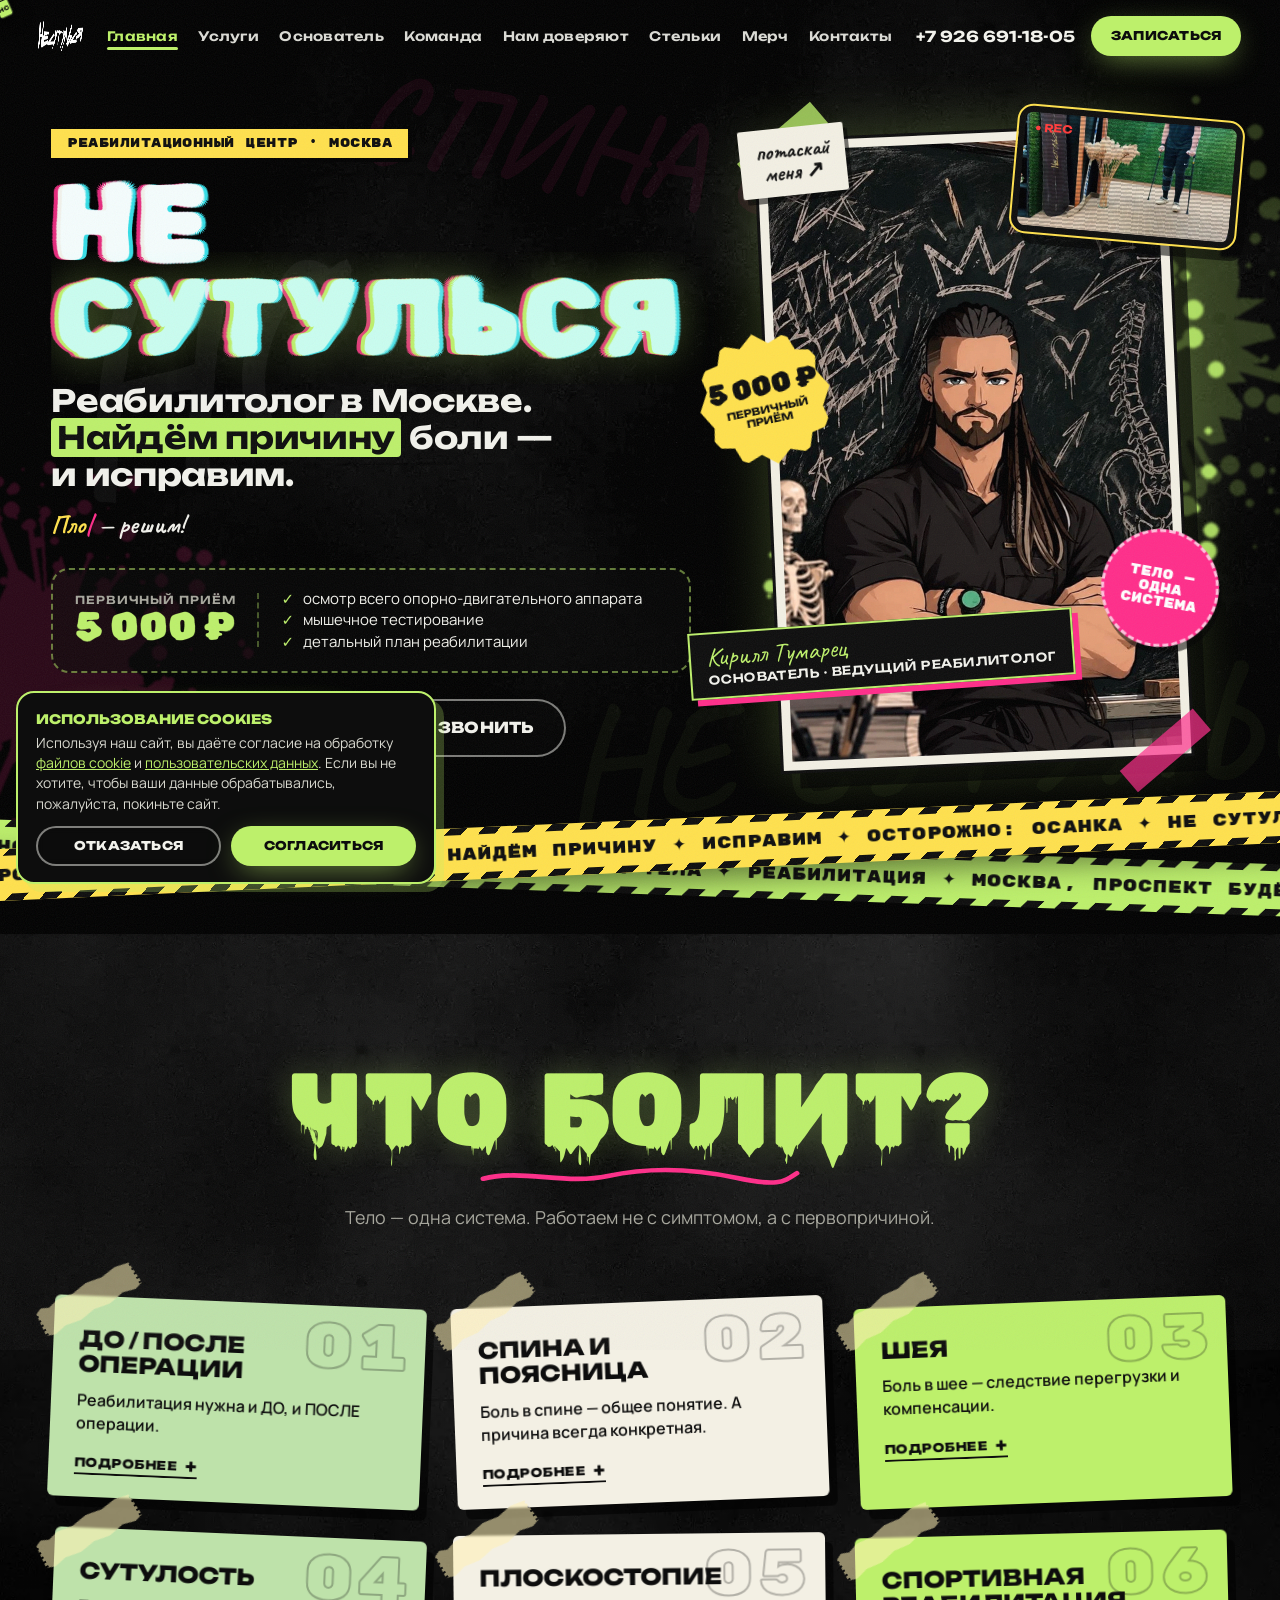
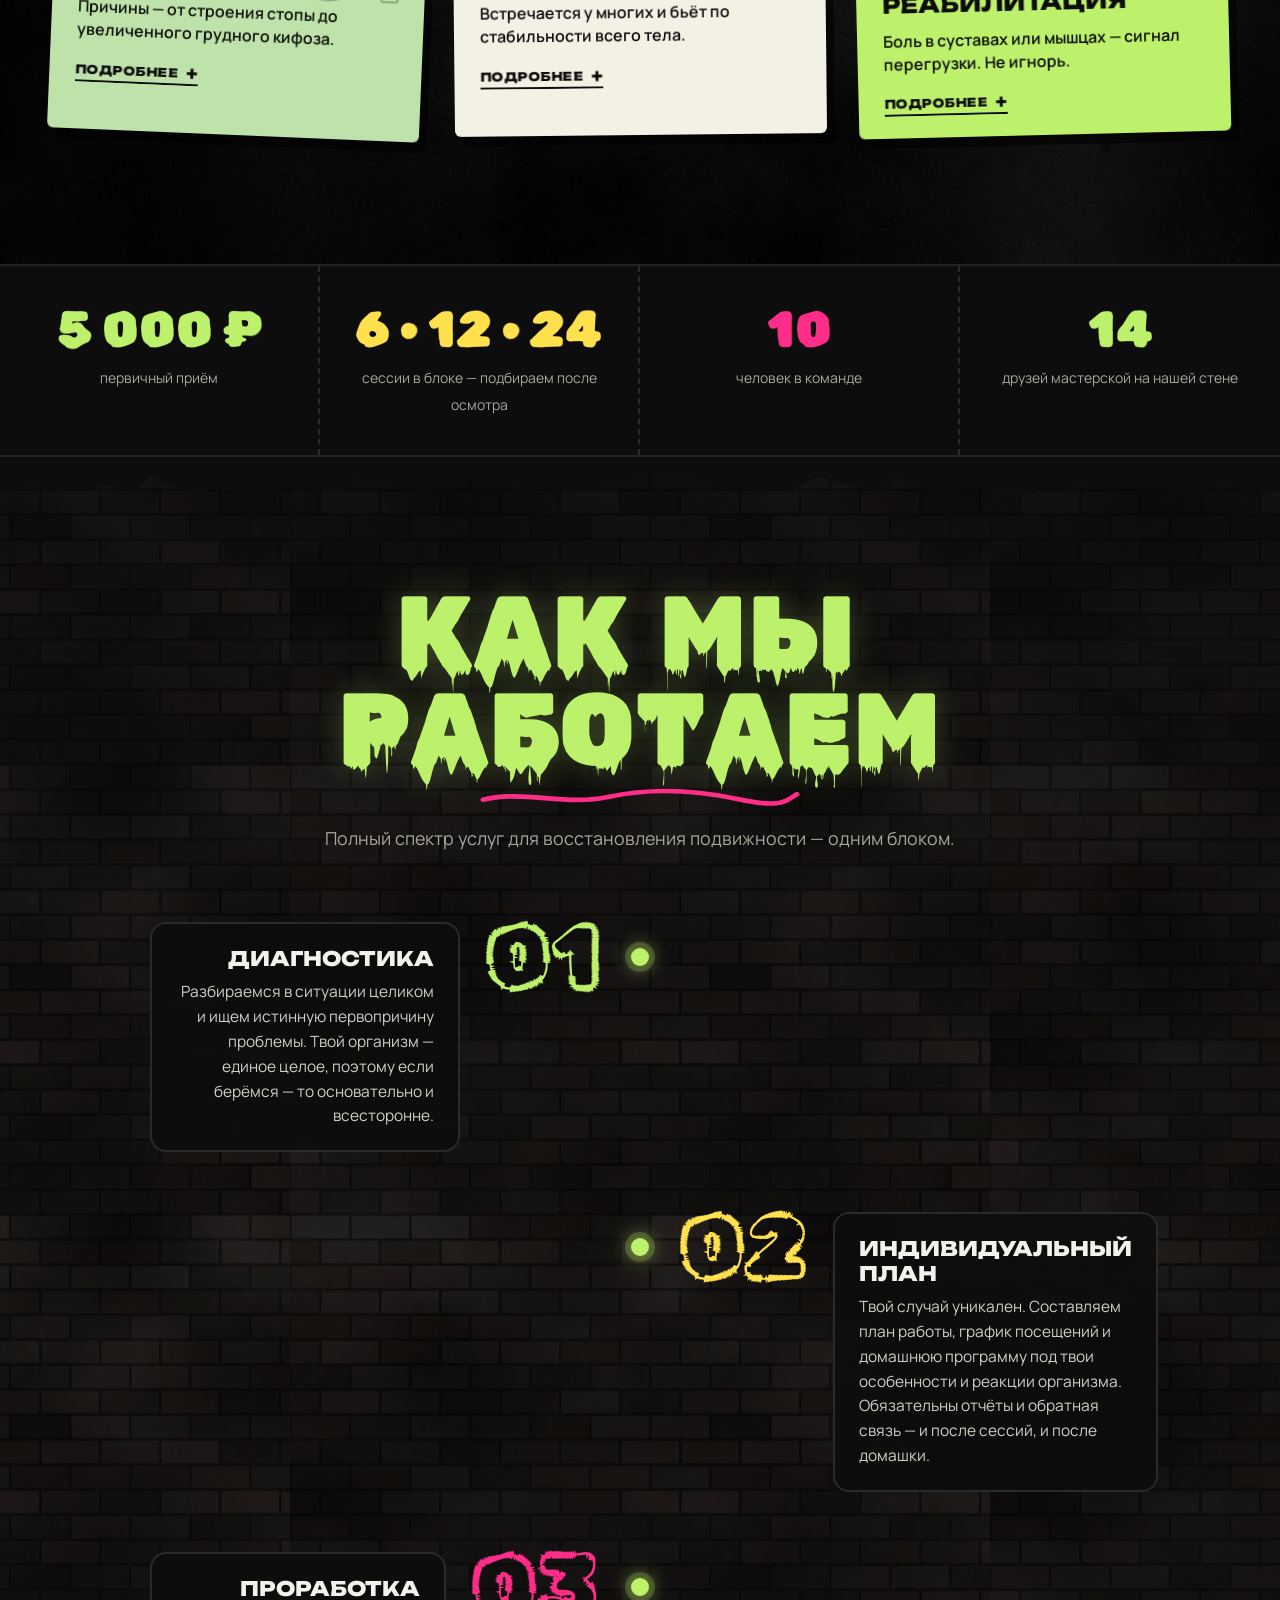
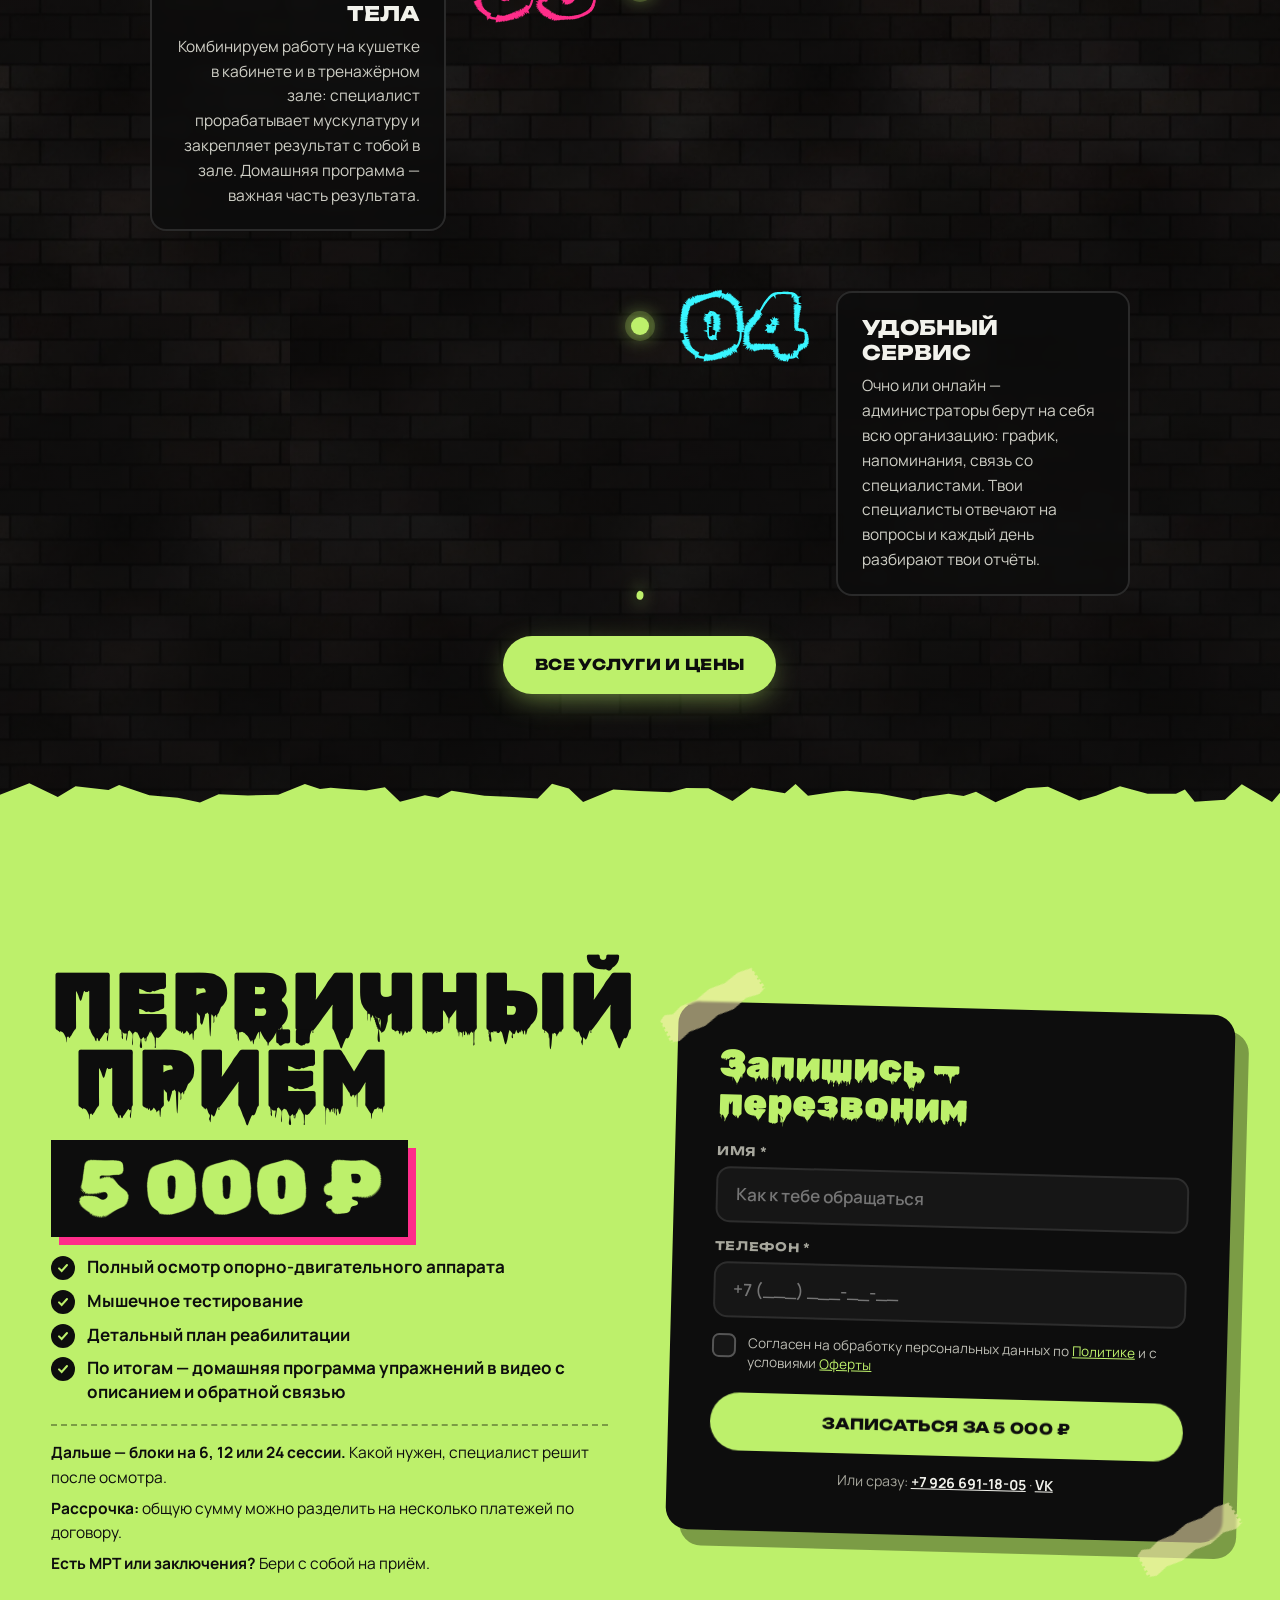
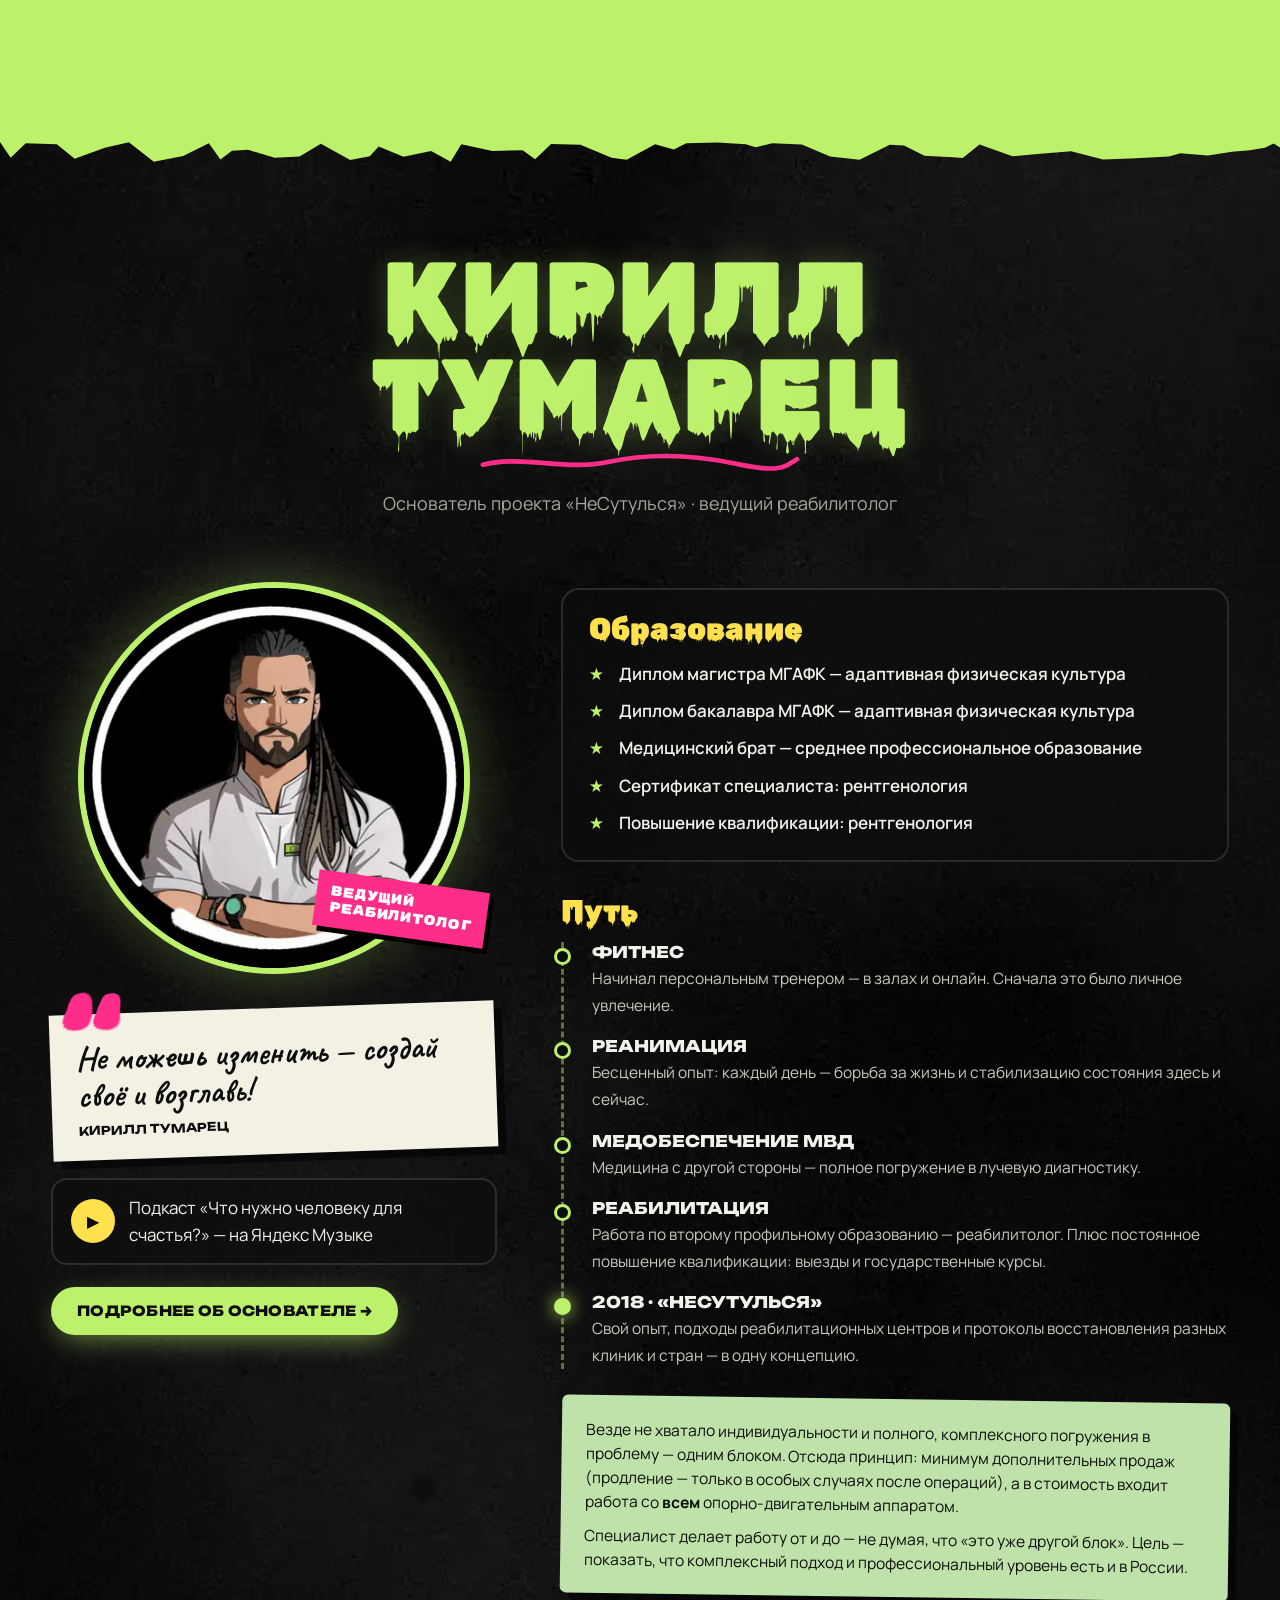
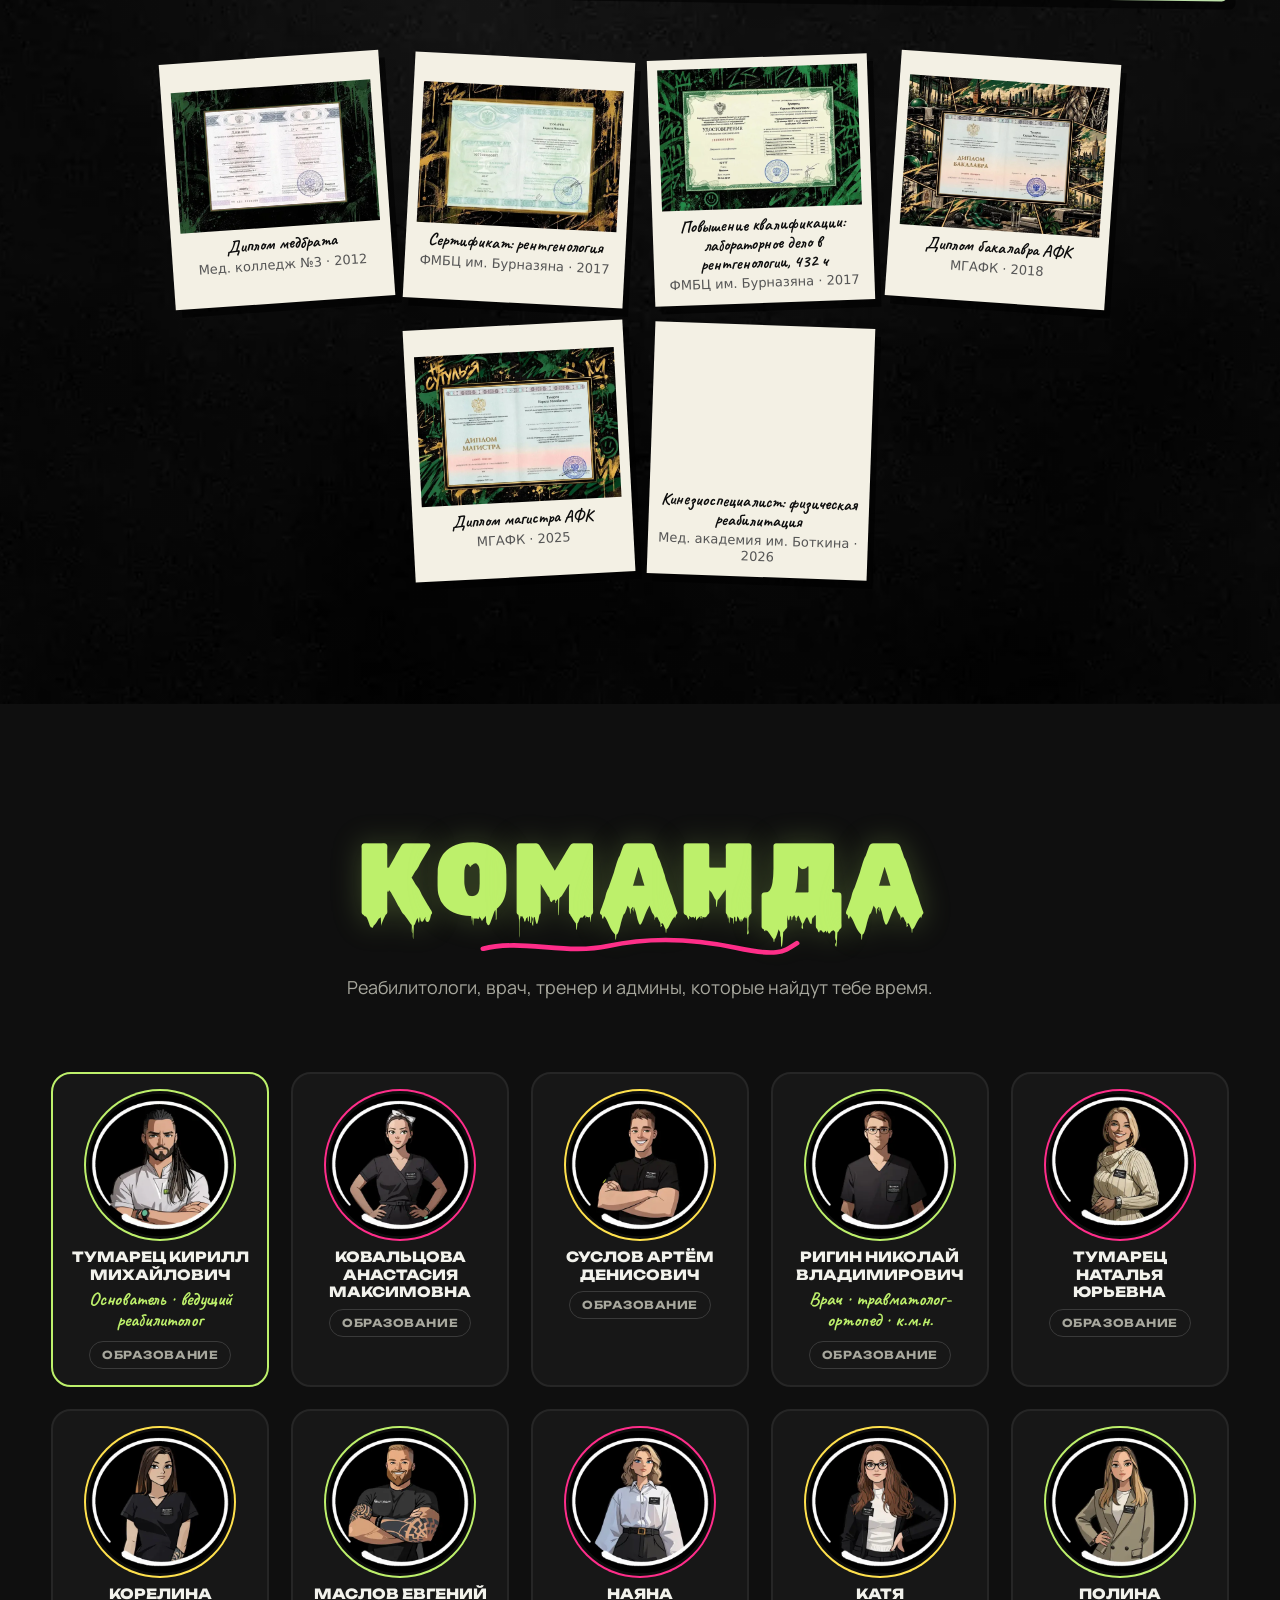
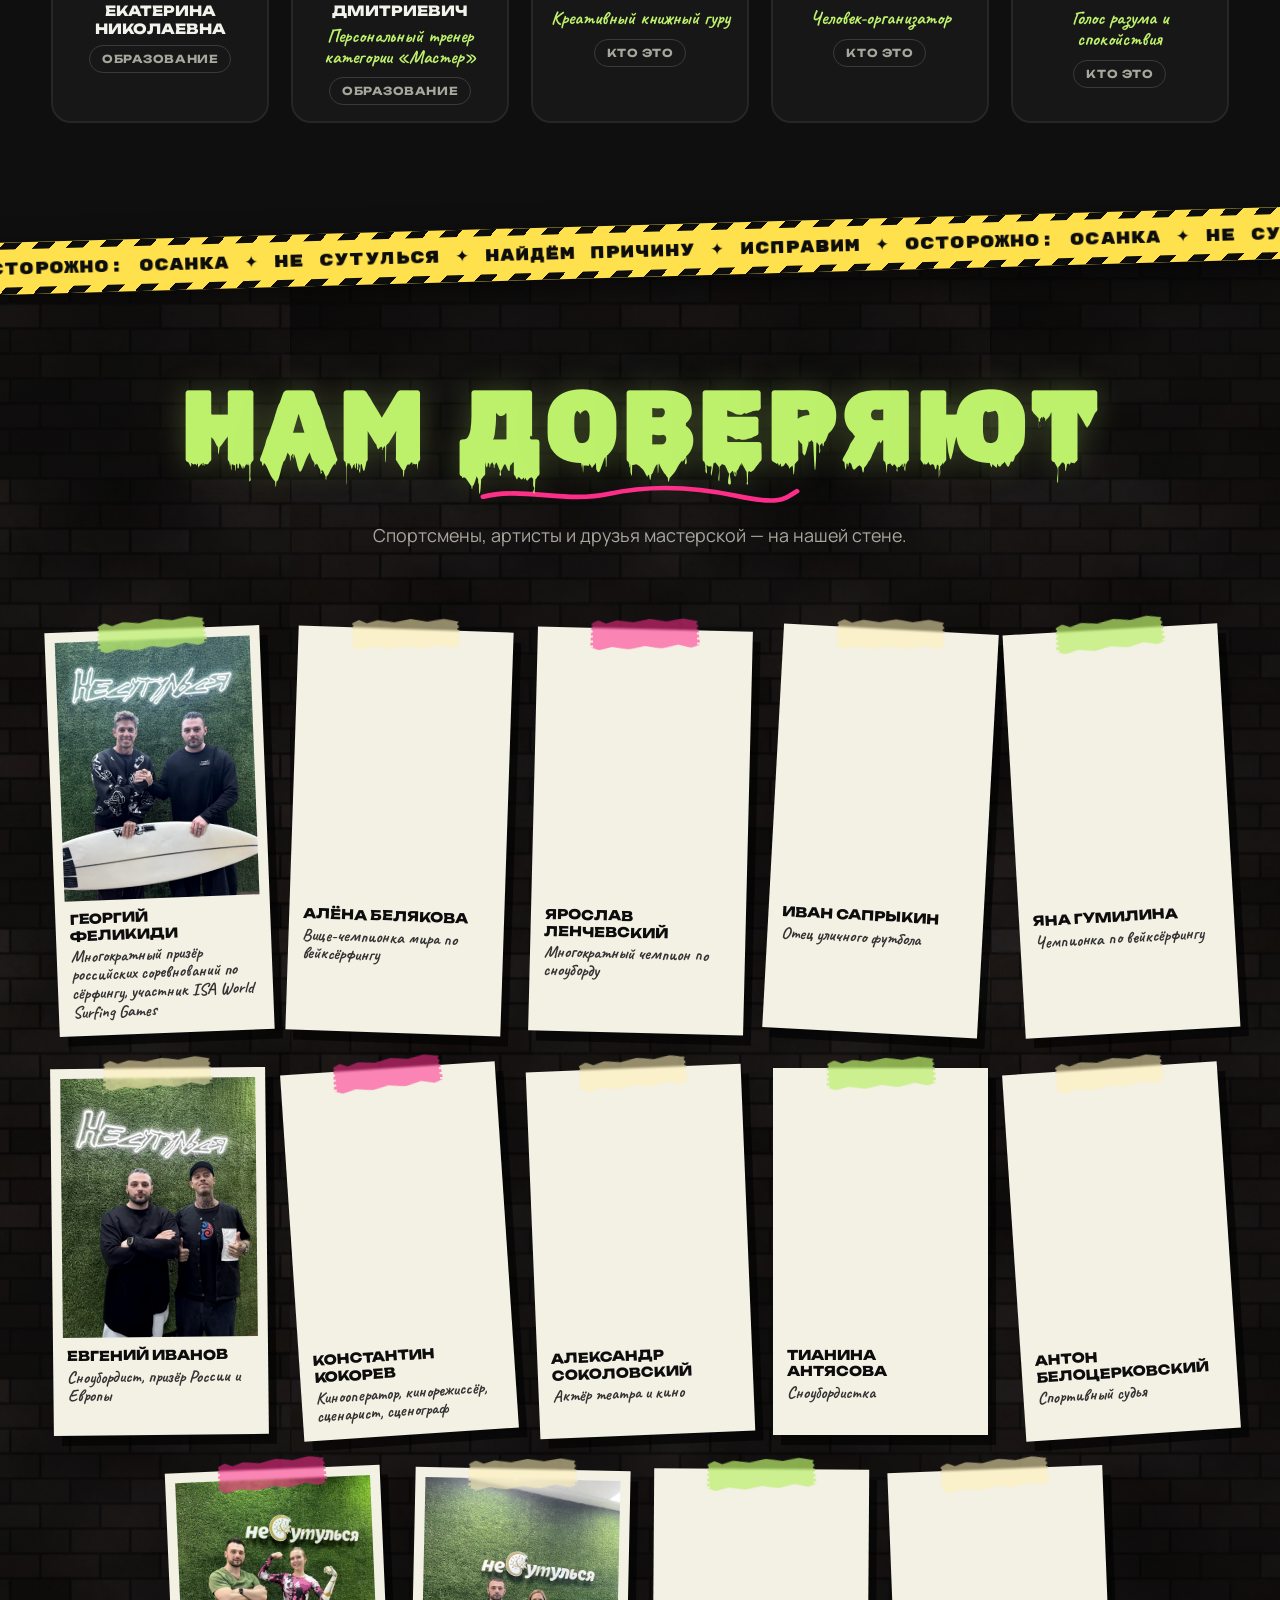
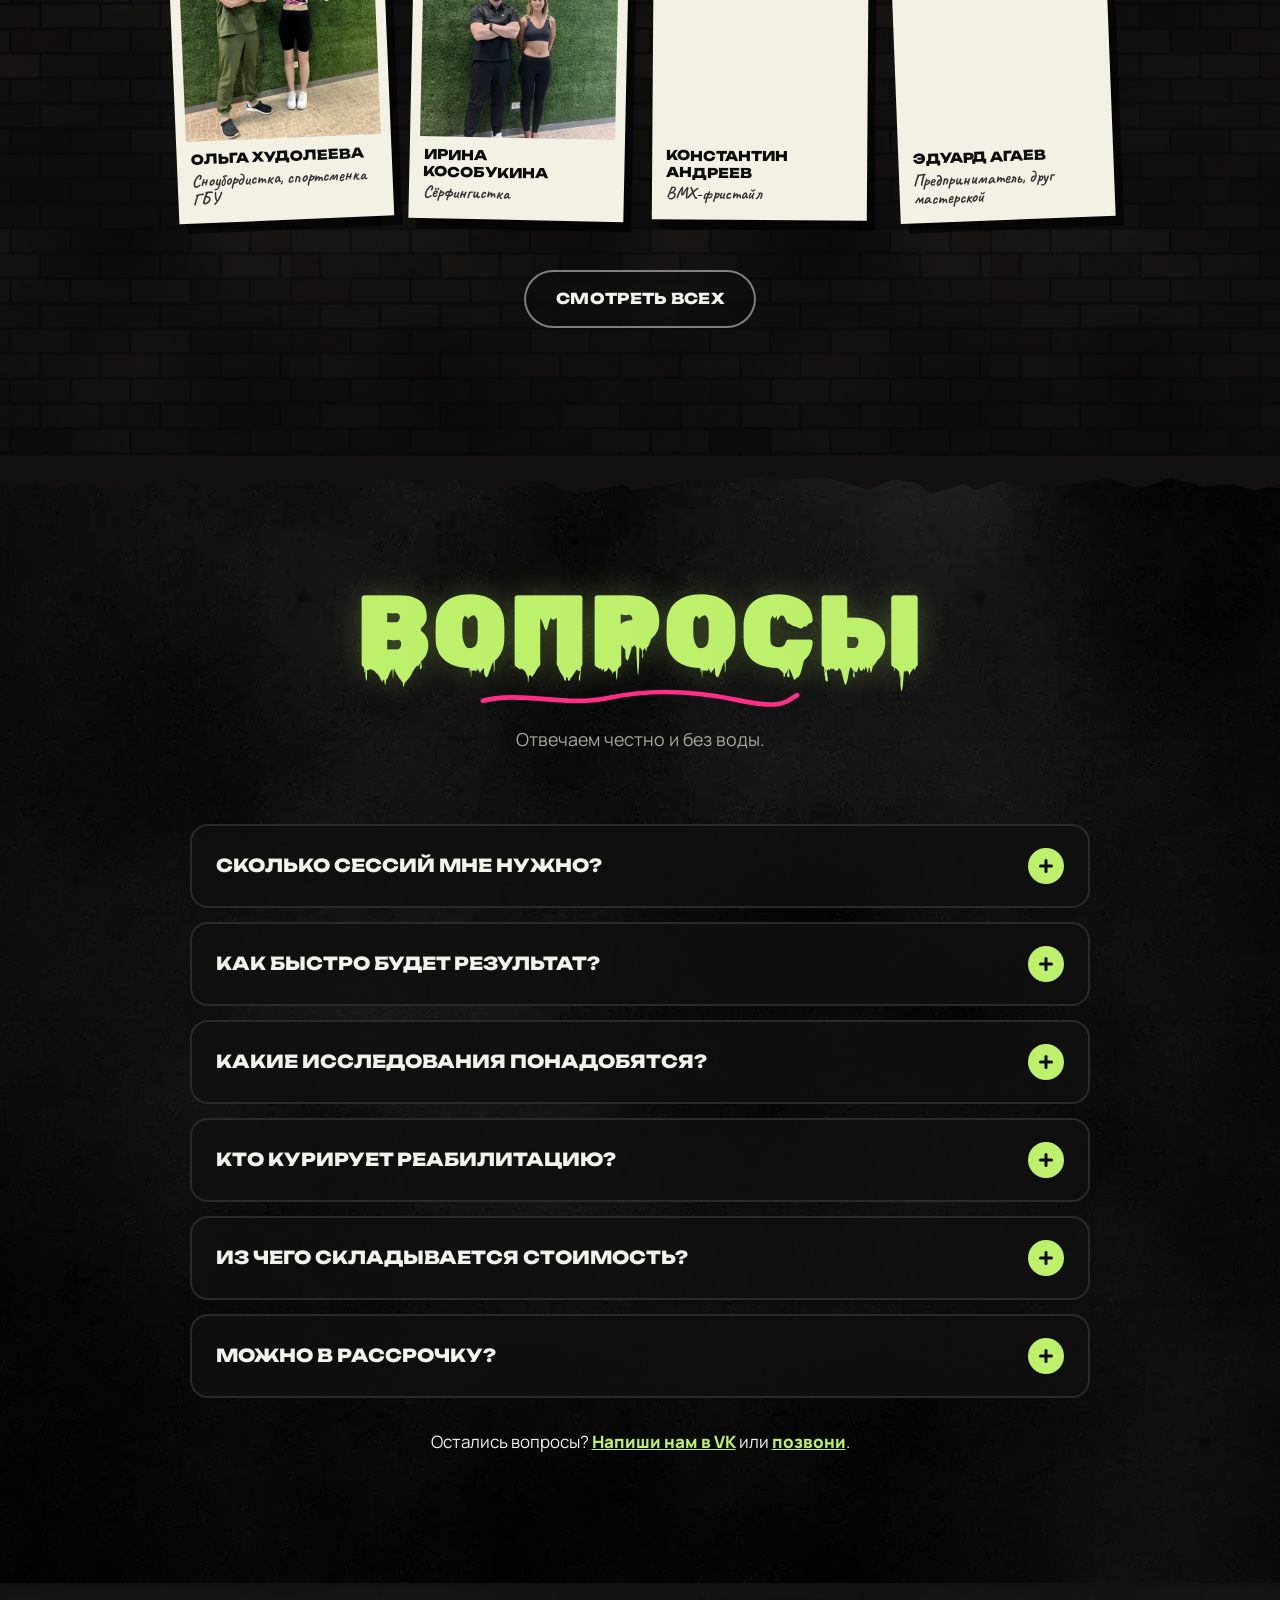
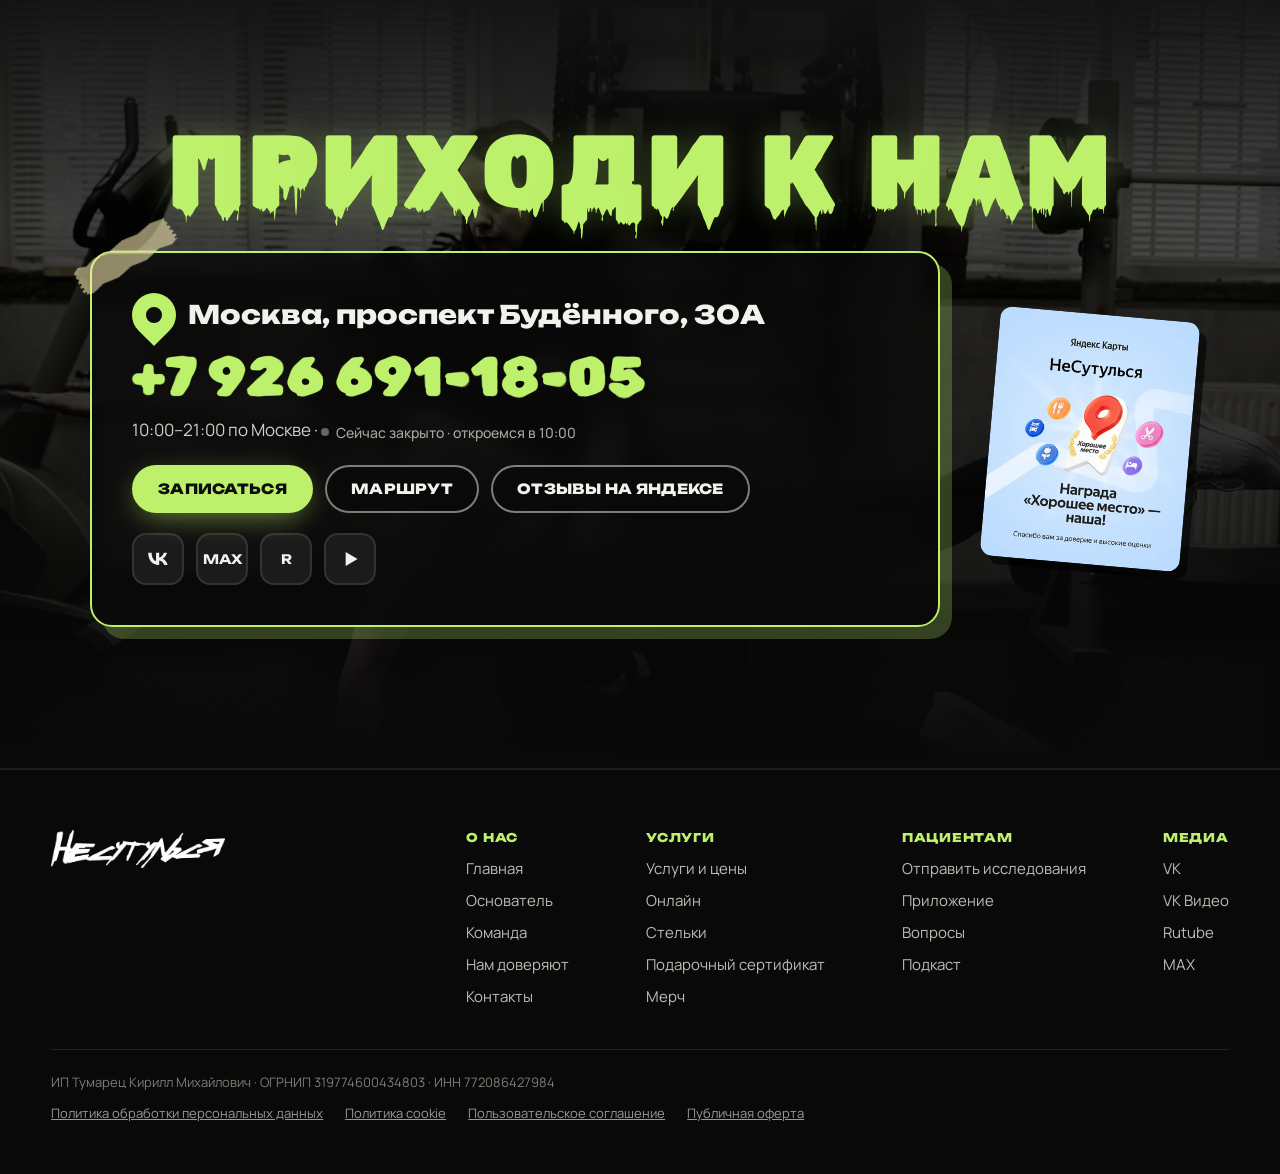
==== commit f3bc6864: "Видео hero: H.264 Main@3.1 для iOS, muted/playsInline из JS, фолбэк на постер при ошибке; ?v=3, main" ====
--- a/index.html
+++ b/index.html
@@ -99,7 +99,7 @@
         <figcaption><b>Кирилл Тумарец</b>основатель · ведущий реабилитолог</figcaption>
       </figure>
       <div class="tv" aria-hidden="true">
-        <video class="tv__v" muted loop playsinline preload="none" poster="assets/img/tape-poster.webp?v=2" data-src="assets/img/tape.mp4?v=2"></video>
+        <video class="tv__v" muted loop playsinline preload="none" poster="assets/img/tape-poster.webp?v=3" data-src="assets/img/tape.mp4?v=3"></video>
         <span class="tv__rec">● REC</span>
       </div>
       <button class="sticker sticker--price" data-drag type="button" aria-label="Стикер: первичный приём 5 000 рублей"><b>5&nbsp;000&nbsp;₽</b><small>первичный<br>приём</small></button>
@@ -424,6 +424,6 @@
 <div class="lightbox" id="lightbox" hidden><button class="lightbox__x" aria-label="Закрыть">×</button><img alt=""></div>
 <!-- /@ftr -->
 
-<script src="js/main.js?v=7" defer></script>
+<script src="js/main.js?v=8" defer></script>
 </body>
 </html>
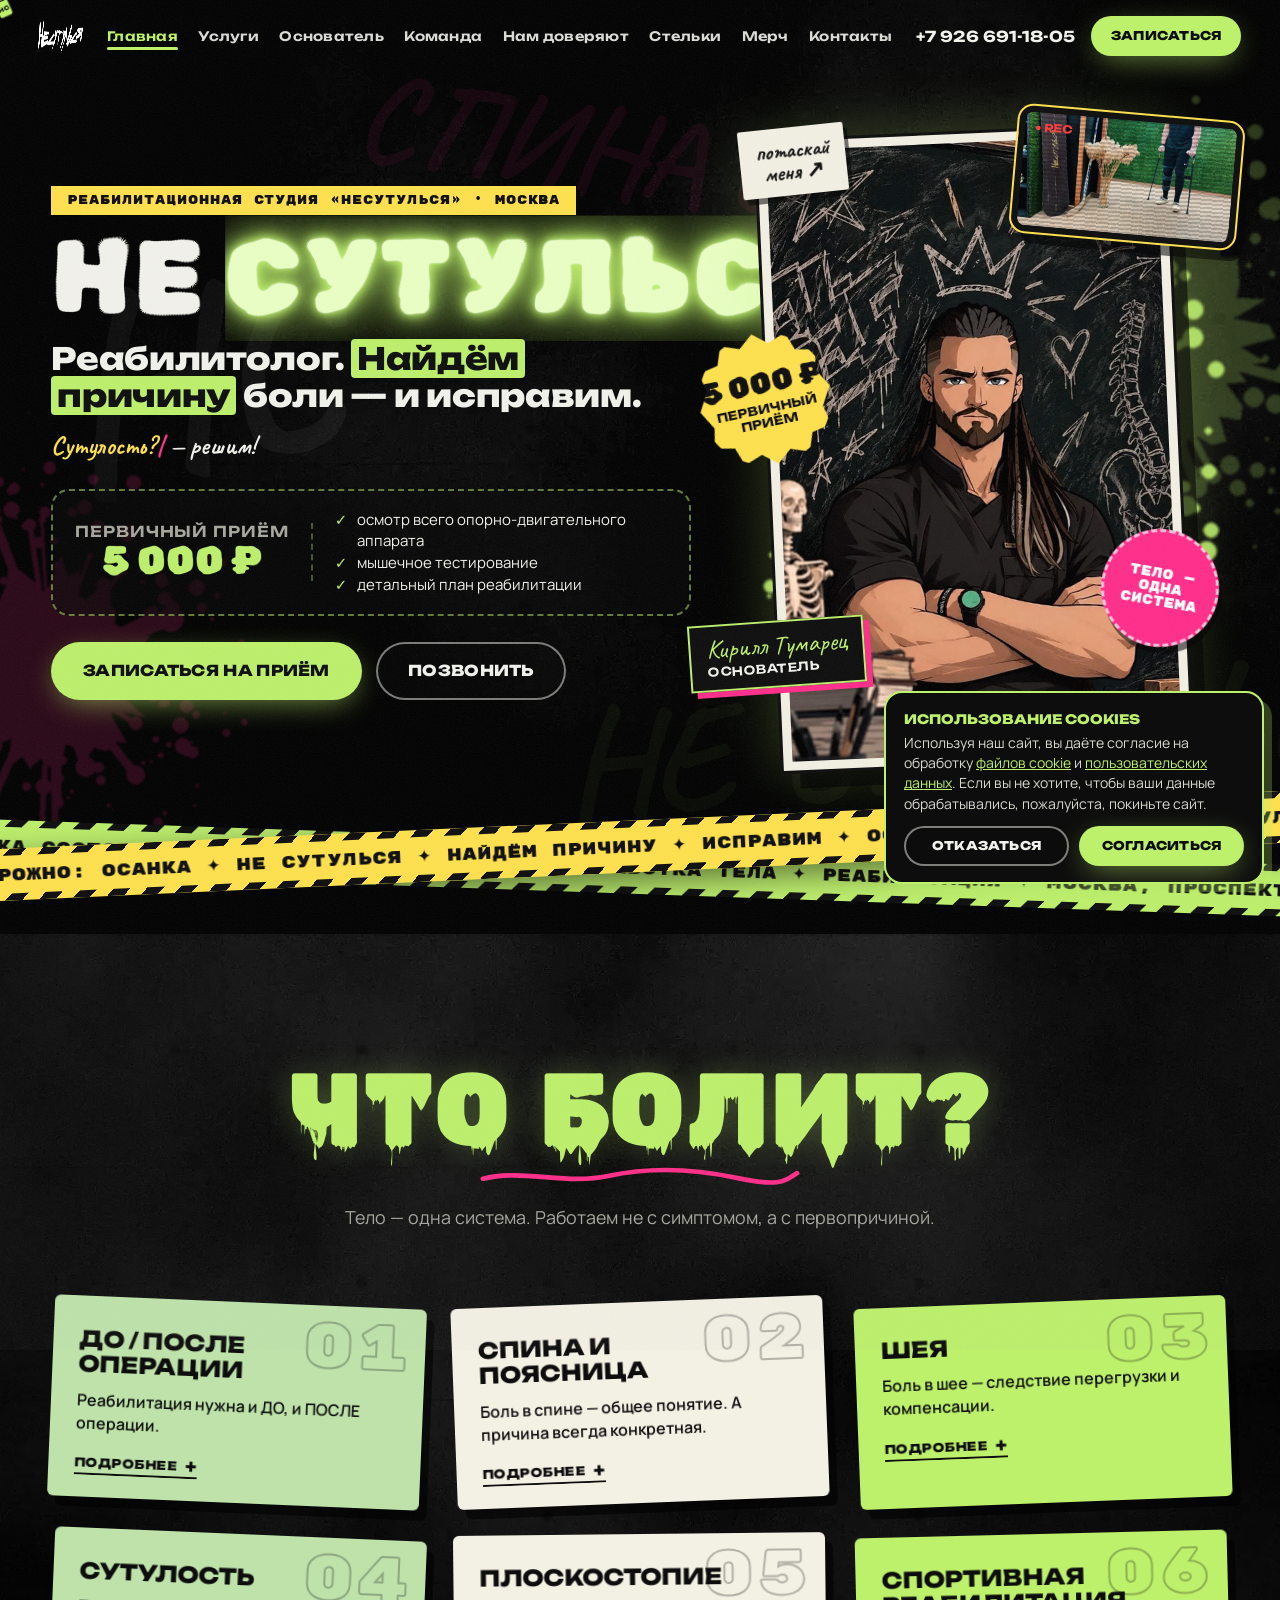
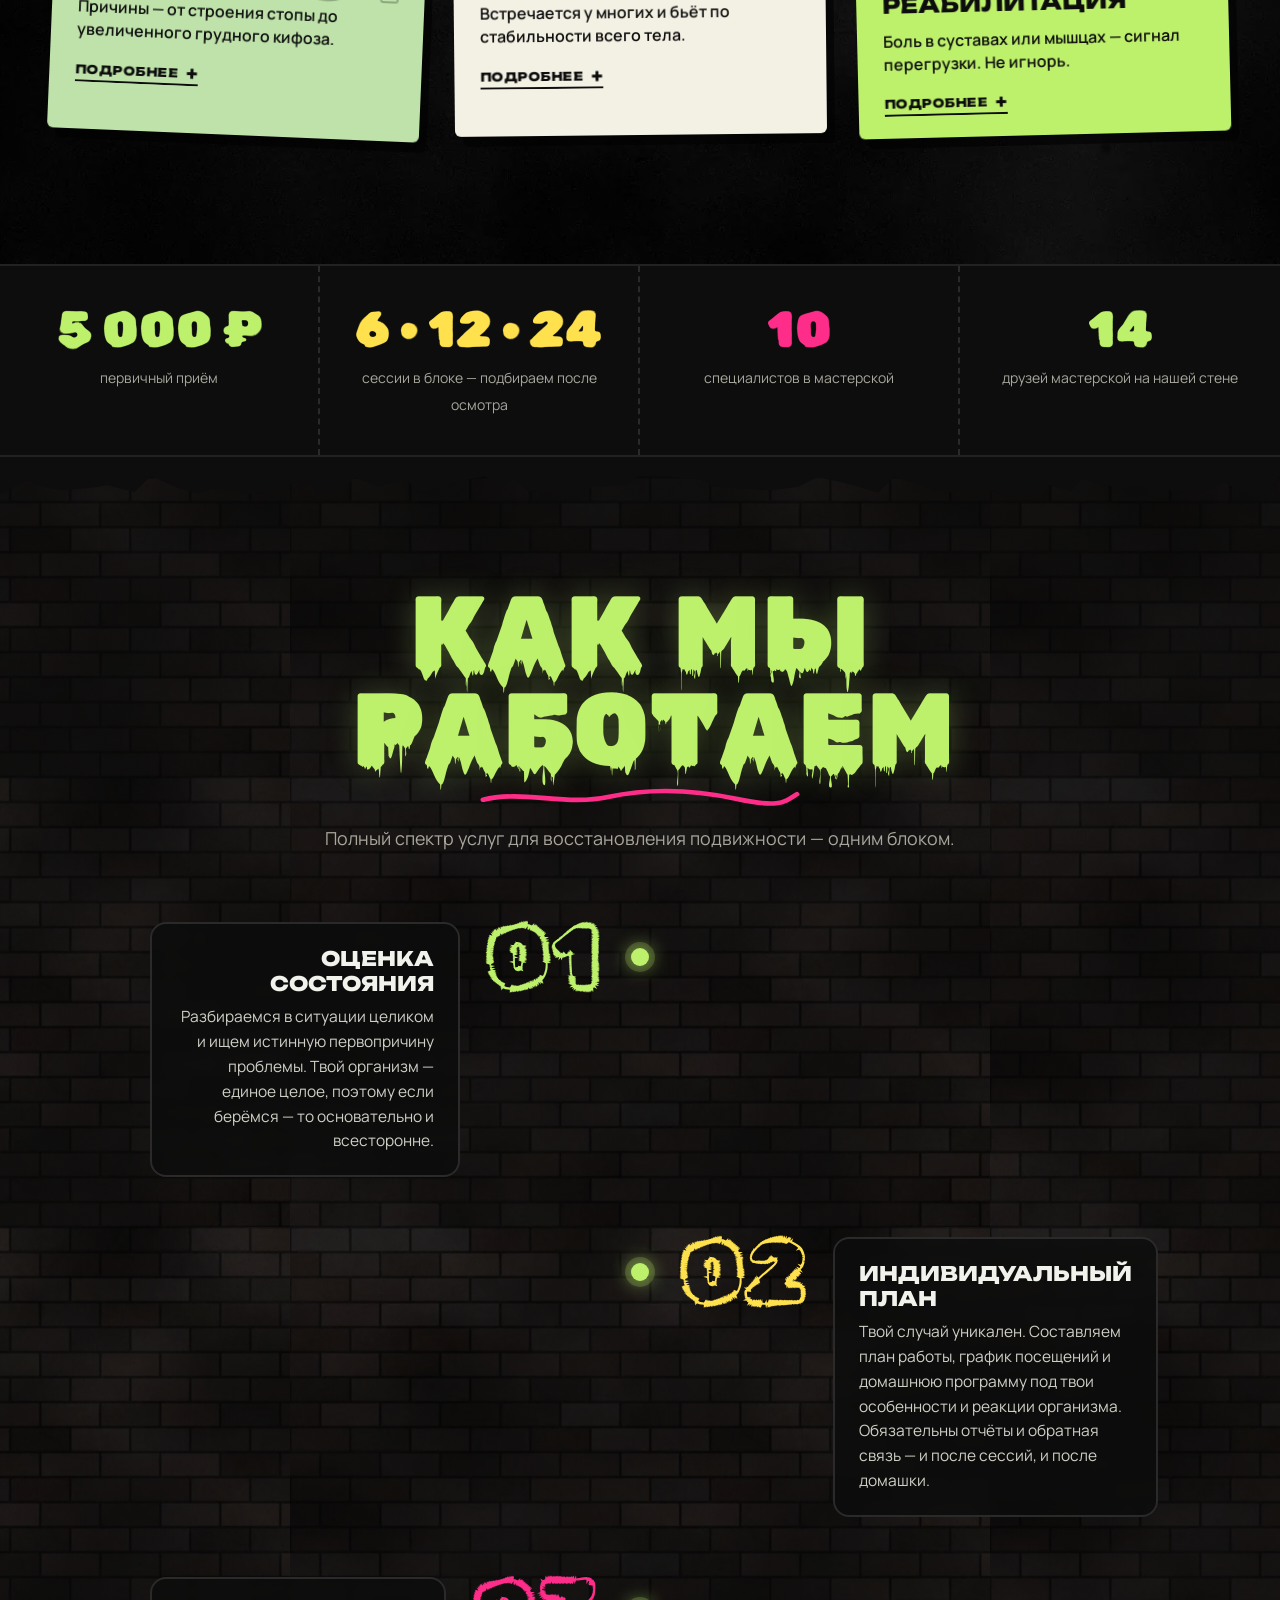
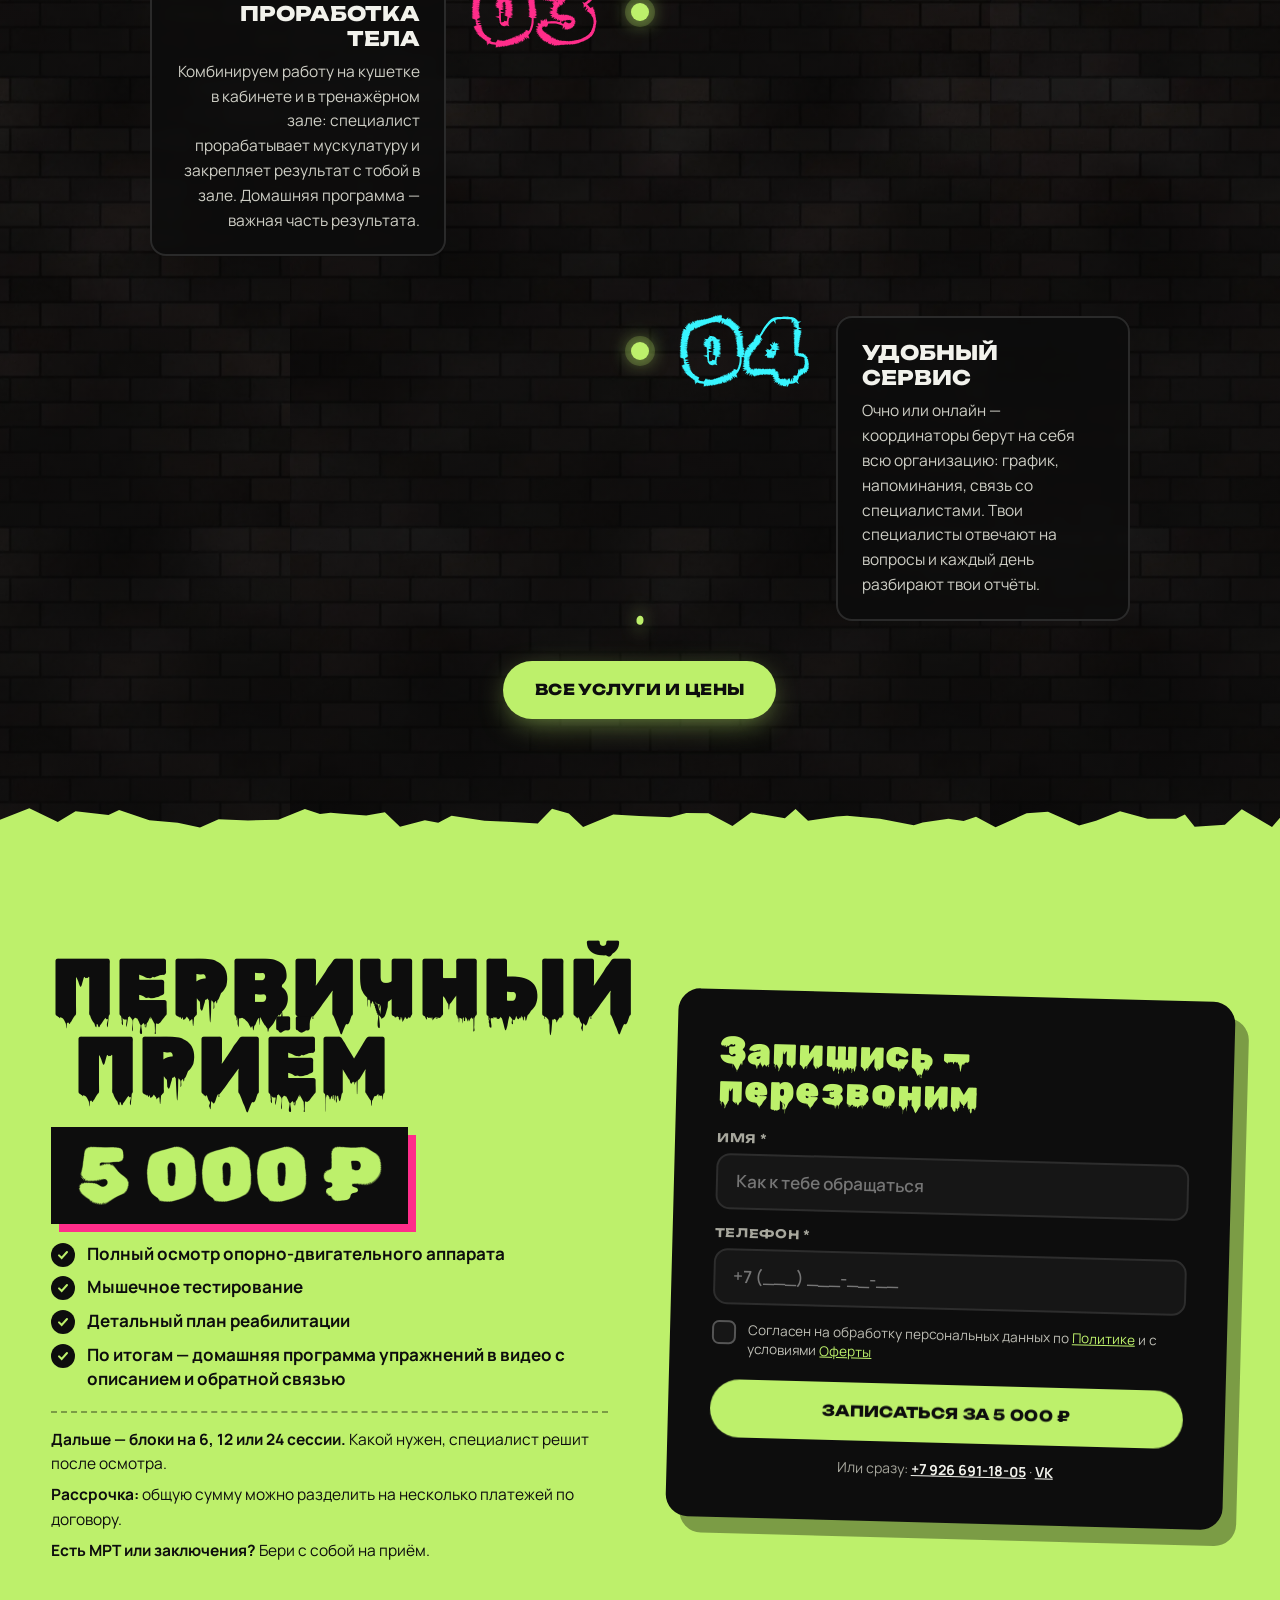
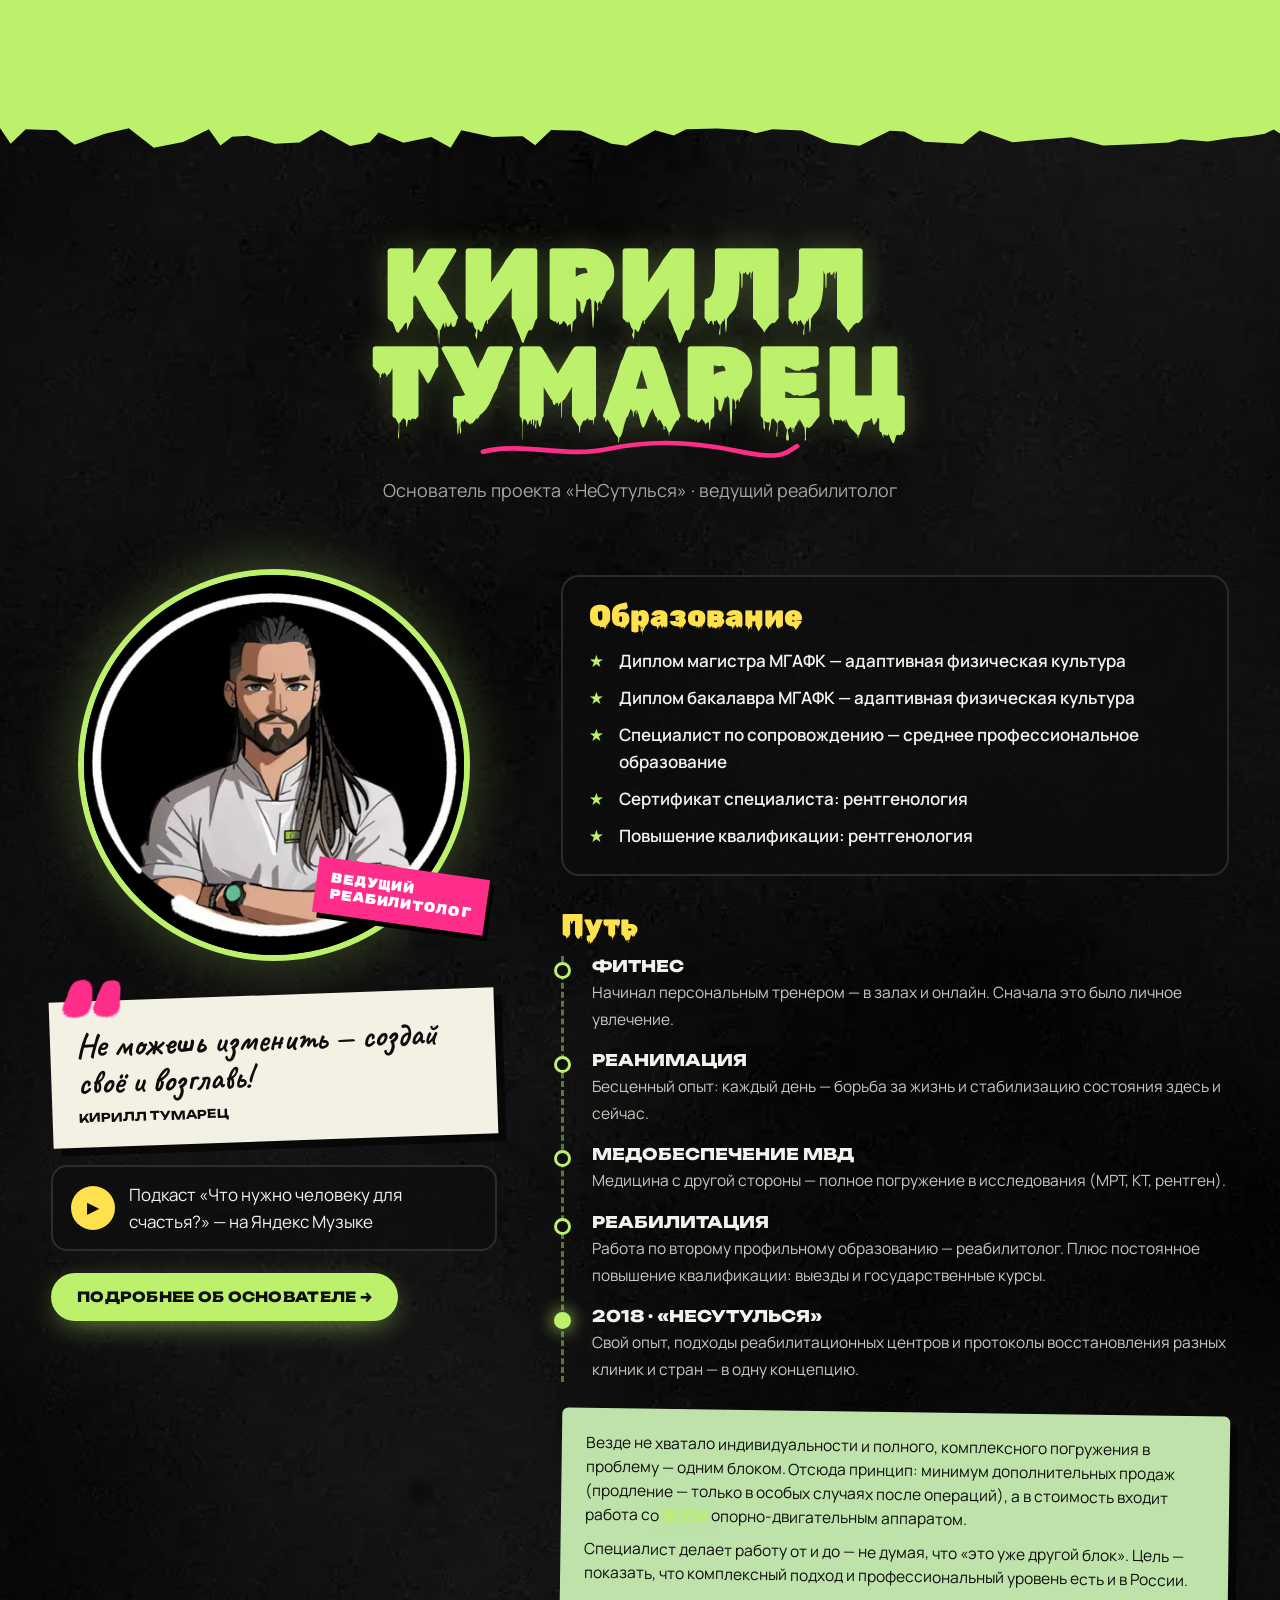
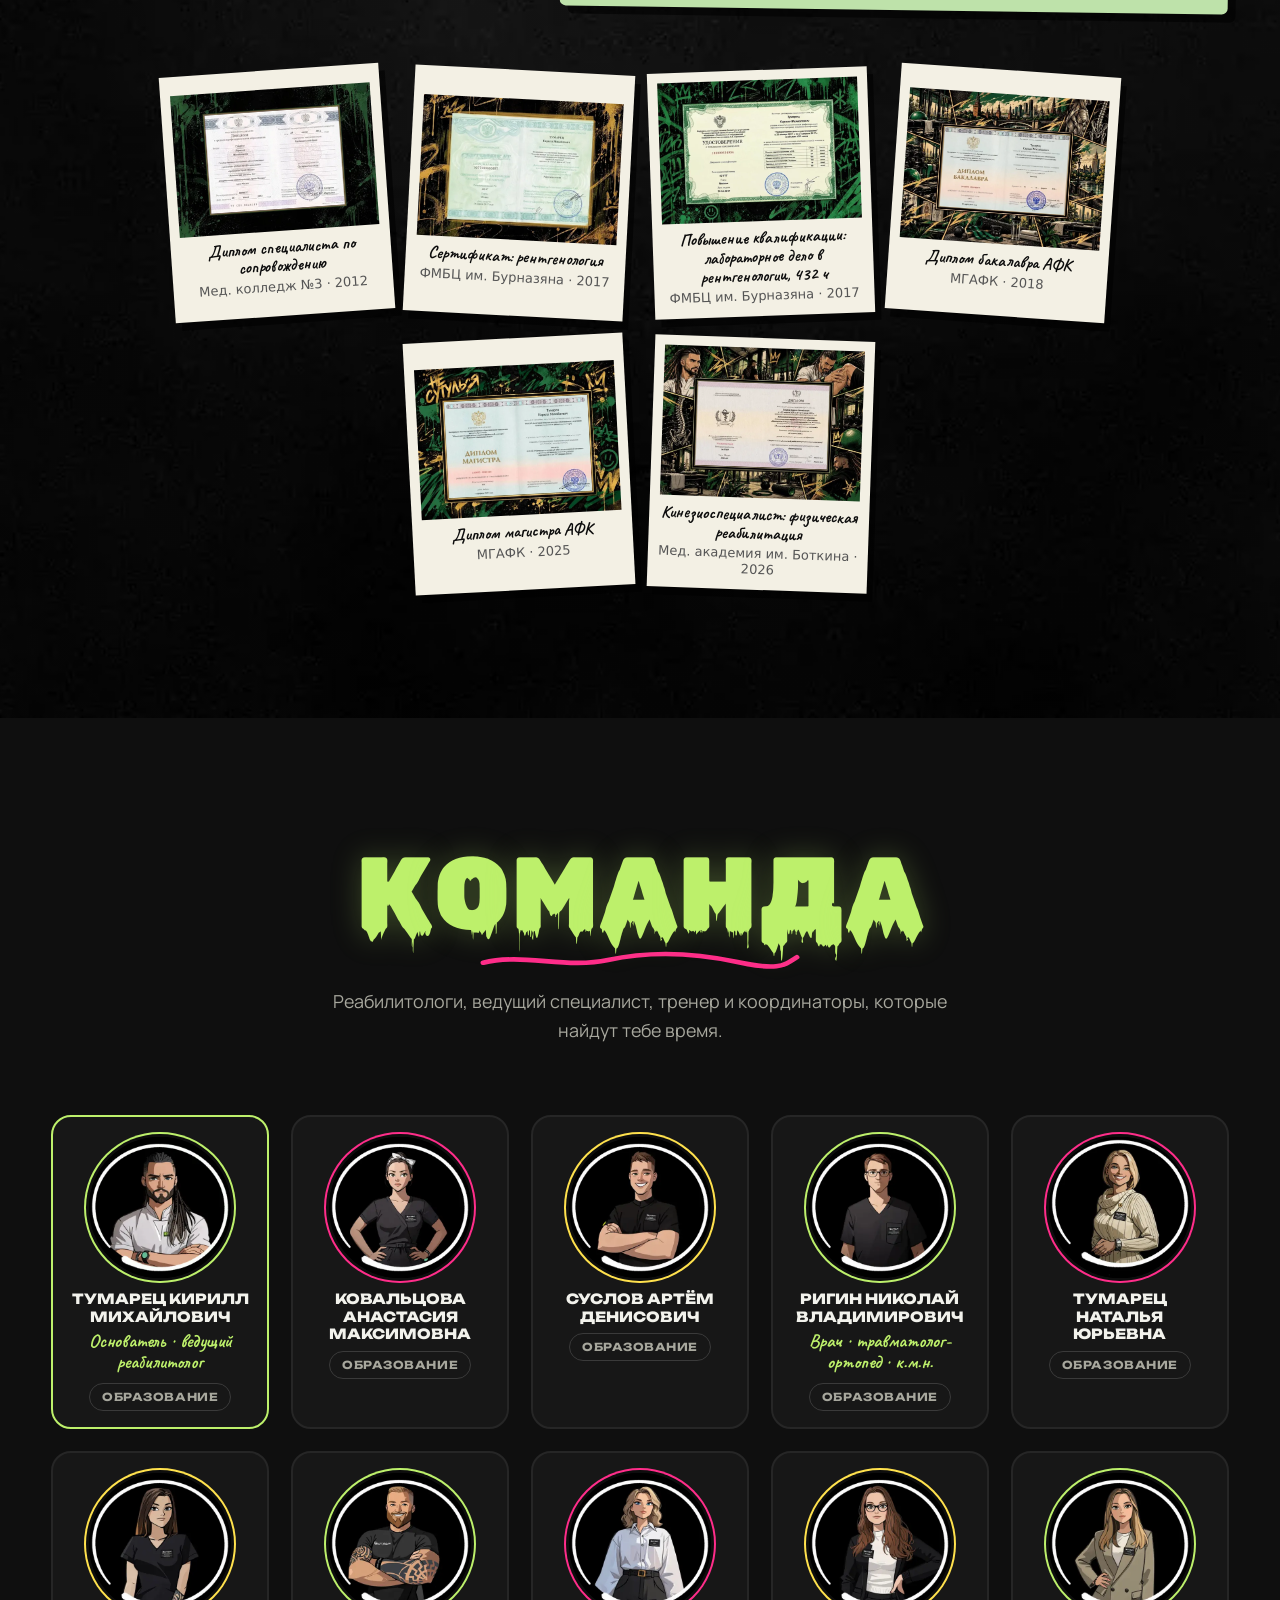
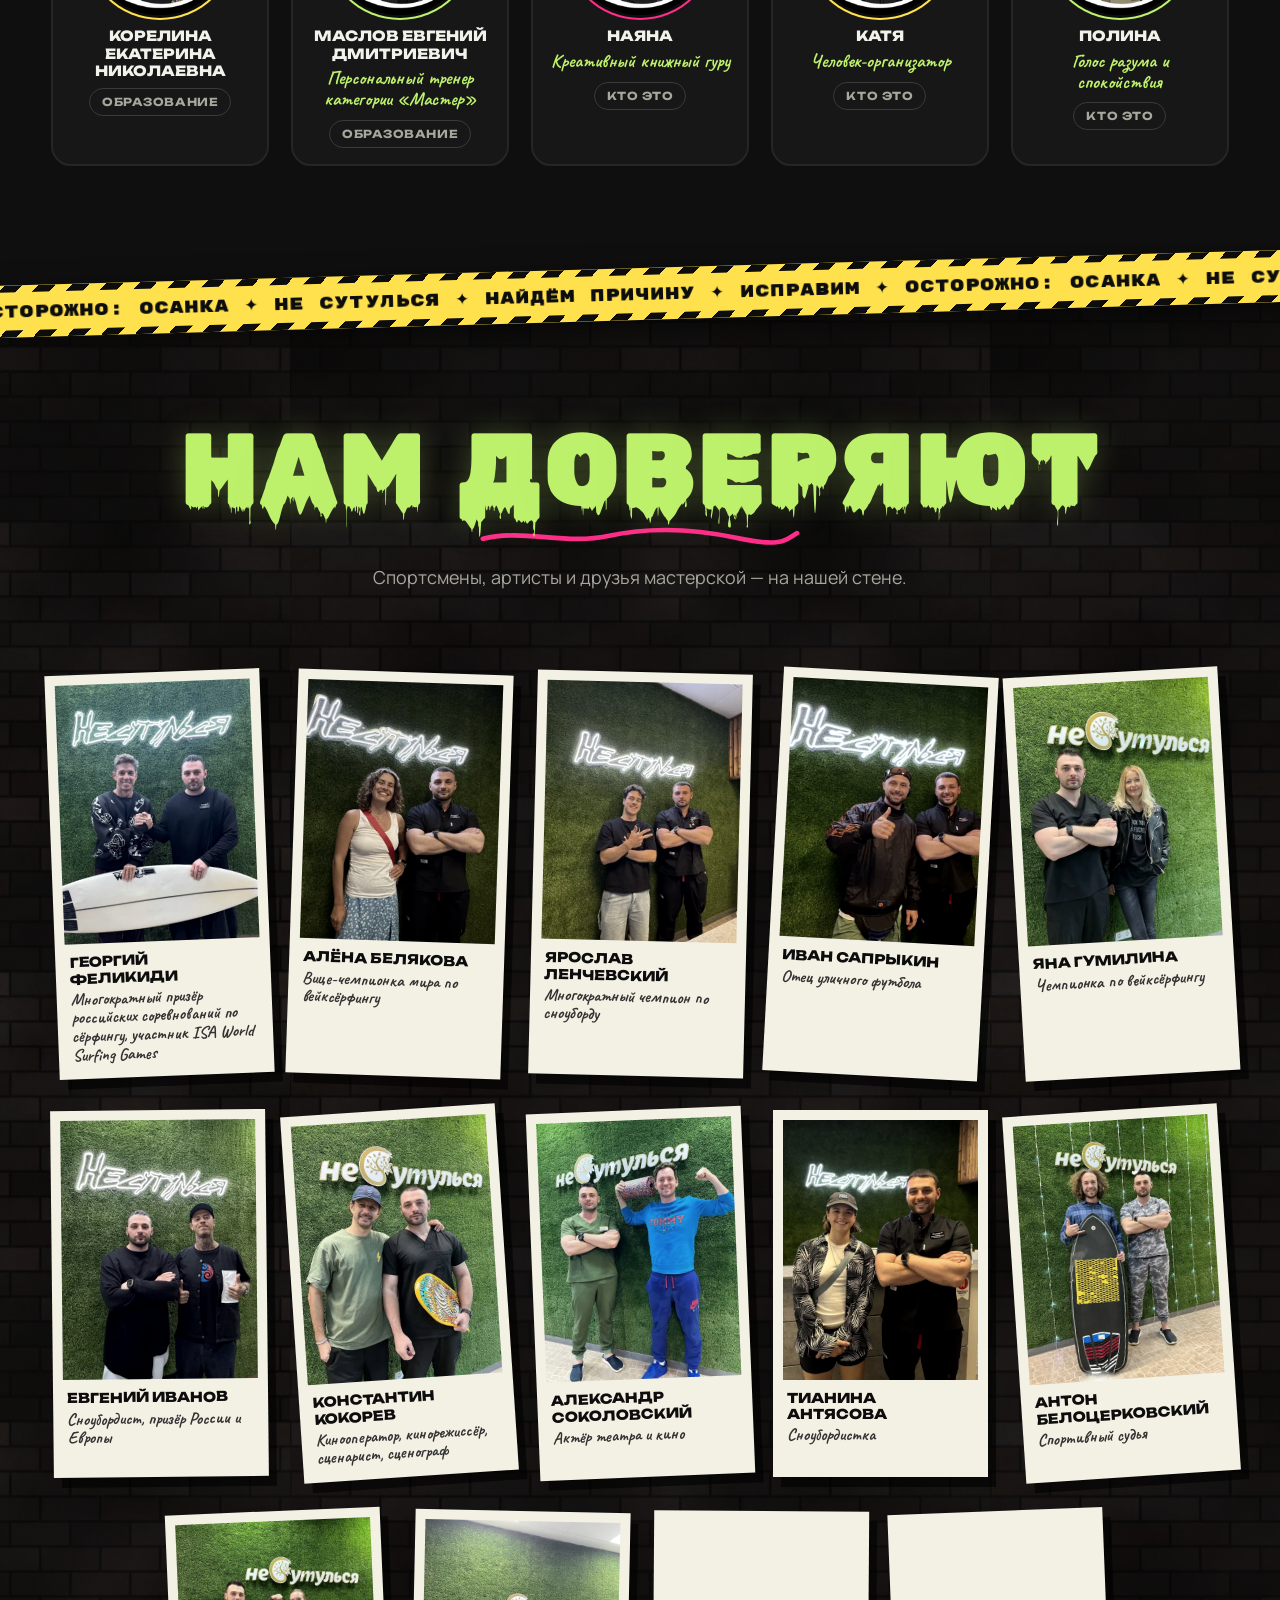
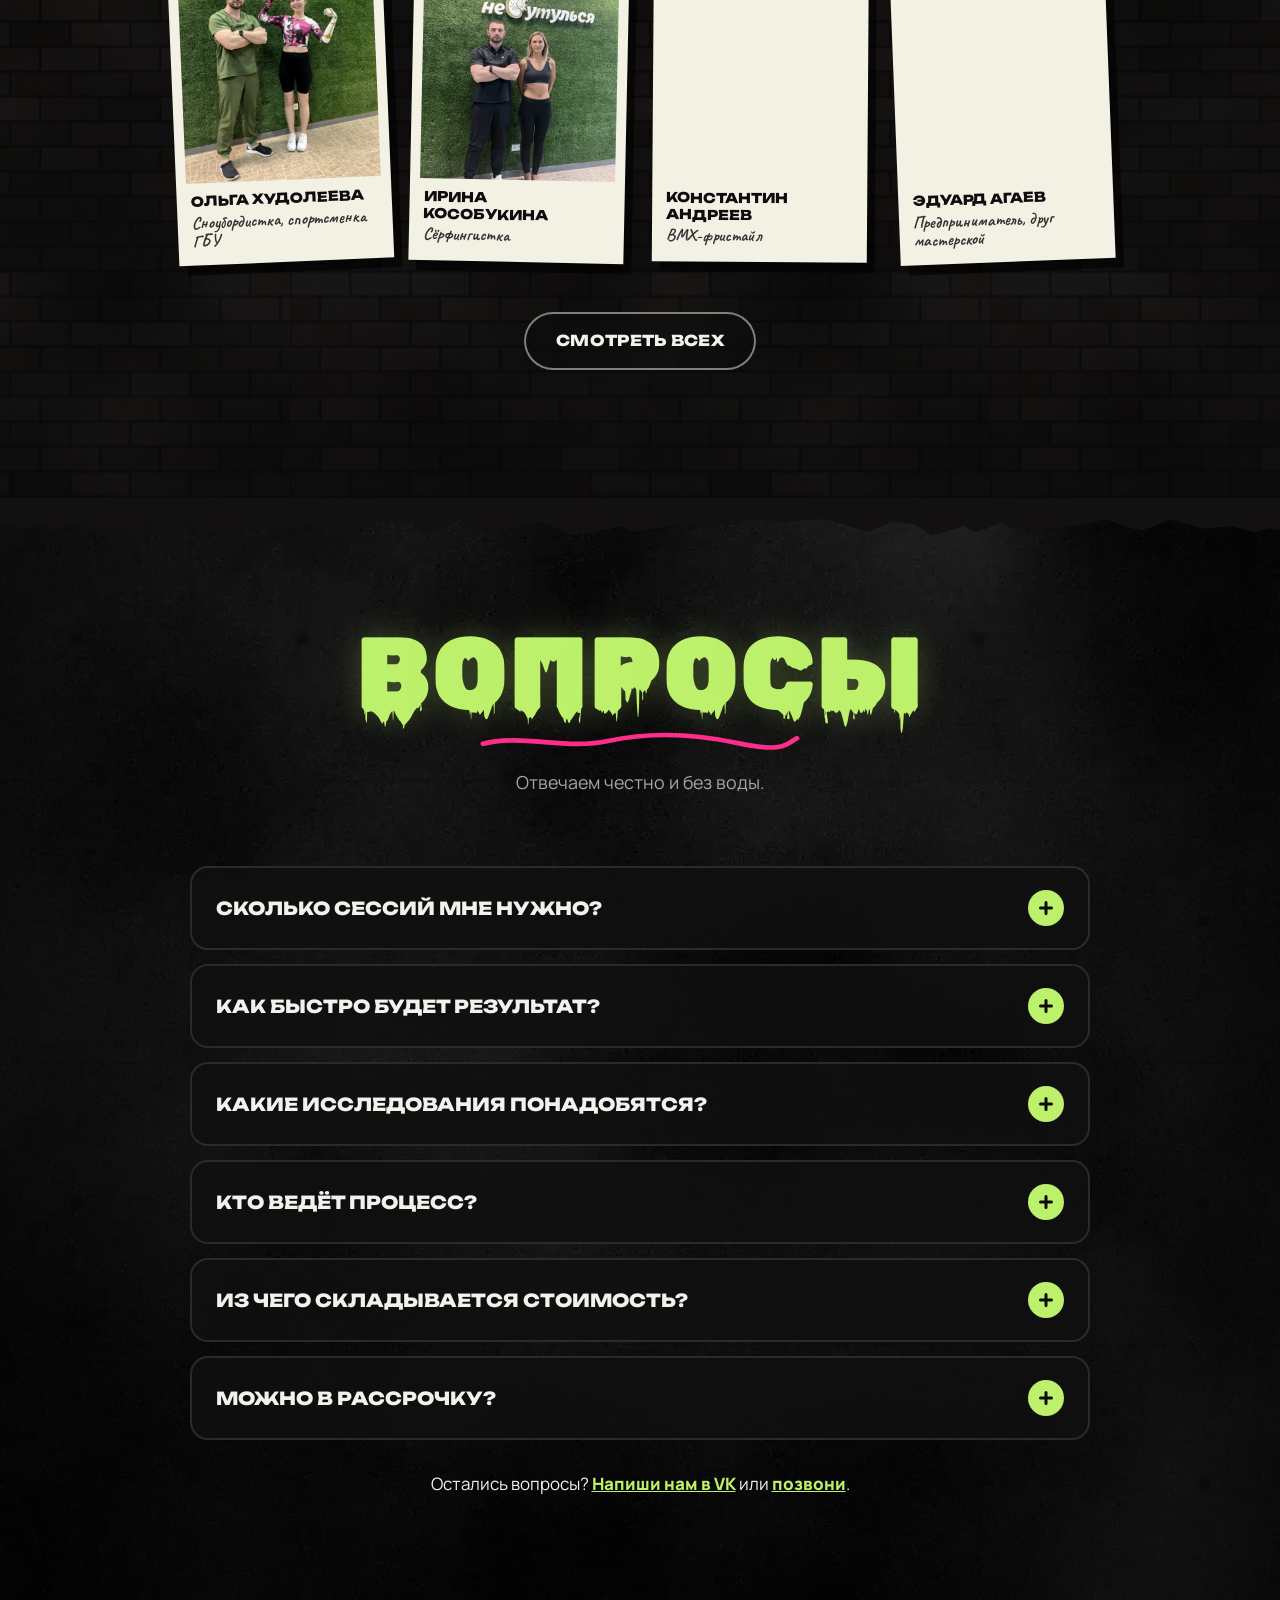
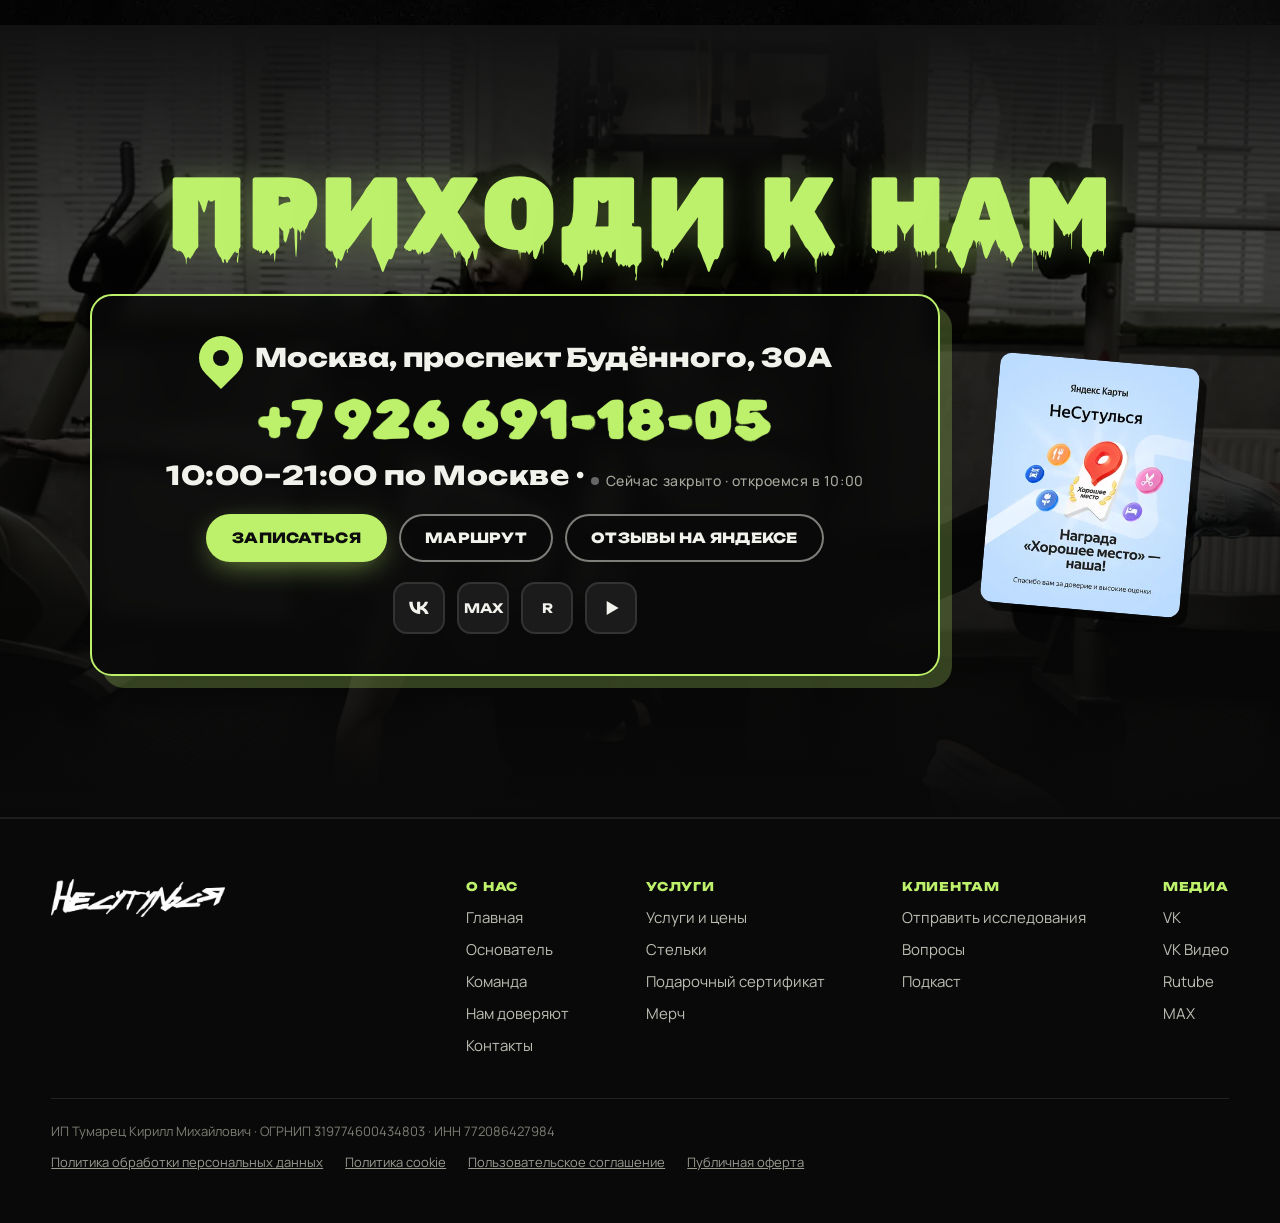
==== commit 5790d6b6: "Правки Кирилла по сайту: студия в шапке, тексты и вёрстка, новая иконка. Шапка и meta — «Реабилитаци" ====
--- a/index.html
+++ b/index.html
@@ -4,7 +4,7 @@
 <meta charset="utf-8">
 <meta name="viewport" content="width=device-width, initial-scale=1, viewport-fit=cover">
 <title>«НеСутулься» — реабилитация в Москве: боли в спине и шее, сутулость, после операций</title>
-<meta name="description" content="Реабилитационный центр «НеСутулься» Кирилла Тумарца в Москве. Ищем причину боли в спине, шее, сутулости и плоскостопия, реабилитация до и после операций и спортивная. Первичный приём — 5&nbsp;000&nbsp;₽.">
+<meta name="description" content="Реабилитационная студия «НеСутулься» Кирилла Тумарца в Москве. Ищем причину боли в спине, шее, сутулости и плоскостопия, реабилитация до и после операций и спортивная. Первичный приём — 5&nbsp;000&nbsp;₽.">
 <meta name="theme-color" content="#0d0d0d">
 <link rel="canonical" href="https://usupovsdadm-dotcom.github.io/nesutulsya/">
 <meta property="og:type" content="website">
@@ -17,14 +17,16 @@
 <meta property="og:image:width" content="1200">
 <meta property="og:image:height" content="630">
 <meta name="twitter:card" content="summary_large_image">
-<link rel="icon" href="assets/favicon.ico" sizes="any">
-<link rel="icon" type="image/png" sizes="32x32" href="assets/favicon-32.png">
-<link rel="apple-touch-icon" href="assets/apple-touch-icon.png">
+<link rel="icon" href="assets/favicon.ico?v=2" sizes="any">
+<link rel="icon" type="image/png" sizes="32x32" href="assets/favicon-32.png?v=2">
+<link rel="icon" type="image/png" sizes="192x192" href="assets/icon-192.png?v=2">
+<link rel="icon" type="image/png" sizes="512x512" href="assets/icon-512.png?v=2">
+<link rel="apple-touch-icon" href="assets/apple-touch-icon.png?v=2">
 <link rel="preload" href="assets/fonts/spray.woff2" as="font" type="font/woff2" crossorigin>
 <link rel="preload" href="assets/fonts/unbounded.woff2" as="font" type="font/woff2" crossorigin>
 <link rel="preload" href="assets/fonts/manrope.woff2" as="font" type="font/woff2" crossorigin>
-<link rel="stylesheet" href="css/style.css?v=7">
-<script type="application/ld+json">{"@context":"https://schema.org","@type":"MedicalBusiness","name":"НеСутулься","description":"Реабилитационный центр","telephone":"+7 926 691-18-05","address":{"@type":"PostalAddress","streetAddress":"проспект Будённого, 30А","addressLocality":"Москва","addressCountry":"RU"},"sameAs":["https://vk.com/nesutulsyamsk","https://rutube.ru/channel/27963576/"]}</script>
+<link rel="stylesheet" href="css/style.css?v=8">
+<script type="application/ld+json">{"@context":"https://schema.org","@type":"MedicalBusiness","name":"НеСутулься","description":"Реабилитационная студия","telephone":"+7 926 691-18-05","address":{"@type":"PostalAddress","streetAddress":"проспект Будённого, 30А","addressLocality":"Москва","addressCountry":"RU"},"sameAs":["https://vk.com/nesutulsyamsk","https://rutube.ru/channel/27963576/"]}</script>
 </head>
 <body class="is-loading">
 <a class="skip" href="#main">К содержимому</a>
@@ -79,9 +81,9 @@
   <div class="splat splat--2" data-speed="0.1" aria-hidden="true"></div>
   <div class="hero__inner">
     <div class="hero__copy">
-      <p class="label-tape reveal">Реабилитационный центр · Москва</p>
+      <p class="label-tape reveal">Реабилитационная студия «НеСутулься» · Москва</p>
       <div class="mega glitch" data-text="НЕ СУТУЛЬСЯ" aria-hidden="true"><span class="mega__ne">НЕ</span><span class="mega__s">СУТУЛЬСЯ</span></div>
-      <h1 class="hero__h1 reveal">Реабилитолог в Москве. <em>Найдём причину</em> боли — и&nbsp;исправим.</h1>
+      <h1 class="hero__h1 reveal">Реабилитолог. <em>Найдём причину</em> боли&nbsp;— и&nbsp;исправим.</h1>
       <p class="typer reveal" aria-live="polite"><span class="typer__w" id="typer">Боли в спине?</span><span class="typer__c">|</span> <b>— решим!</b></p>
       <div class="offer reveal">
         <div class="offer__price"><small>первичный приём</small><strong>5&nbsp;000&nbsp;₽</strong></div>
@@ -96,7 +98,7 @@
       <div class="hero__blob" aria-hidden="true"></div>
       <figure class="hero__poster" data-speed="-0.06">
         <span class="hero__frame"><img src="assets/img/founder.webp?v=2" alt="Кирилл Тумарец — основатель «НеСутулься», ведущий реабилитолог, иллюстрация" width="1080" height="1666" fetchpriority="high"></span>
-        <figcaption><b>Кирилл Тумарец</b>основатель · ведущий реабилитолог</figcaption>
+        <figcaption><b>Кирилл Тумарец</b>основатель</figcaption>
       </figure>
       <div class="tv" aria-hidden="true">
         <video class="tv__v" muted loop playsinline preload="none" poster="assets/img/tape-poster.webp?v=3" data-src="assets/img/tape.mp4?v=3"></video>
@@ -108,44 +110,38 @@
     </div>
   </div>
   <div class="ctape ctape--y" aria-hidden="true"><div class="ctape__track"><span>ОСТОРОЖНО: ОСАНКА ✦ НЕ СУТУЛЬСЯ ✦ НАЙДЁМ ПРИЧИНУ ✦ ИСПРАВИМ ✦ ОСТОРОЖНО: ОСАНКА ✦ НЕ СУТУЛЬСЯ ✦ НАЙДЁМ ПРИЧИНУ ✦ ИСПРАВИМ ✦ ОСТОРОЖНО: ОСАНКА ✦ НЕ СУТУЛЬСЯ ✦ НАЙДЁМ ПРИЧИНУ ✦ ИСПРАВИМ ✦ </span><span>ОСТОРОЖНО: ОСАНКА ✦ НЕ СУТУЛЬСЯ ✦ НАЙДЁМ ПРИЧИНУ ✦ ИСПРАВИМ ✦ ОСТОРОЖНО: ОСАНКА ✦ НЕ СУТУЛЬСЯ ✦ НАЙДЁМ ПРИЧИНУ ✦ ИСПРАВИМ ✦ ОСТОРОЖНО: ОСАНКА ✦ НЕ СУТУЛЬСЯ ✦ НАЙДЁМ ПРИЧИНУ ✦ ИСПРАВИМ ✦ </span></div></div>
-  <div class="ctape ctape--g" aria-hidden="true"><div class="ctape__track"><span>ДИАГНОСТИКА ✦ ИНДИВИДУАЛЬНЫЙ ПЛАН ✦ ПРОРАБОТКА ТЕЛА ✦ РЕАБИЛИТАЦИЯ ✦ МОСКВА, ПРОСПЕКТ БУДЁННОГО, 30А ✦ ДИАГНОСТИКА ✦ ИНДИВИДУАЛЬНЫЙ ПЛАН ✦ ПРОРАБОТКА ТЕЛА ✦ РЕАБИЛИТАЦИЯ ✦ МОСКВА, ПРОСПЕКТ БУДЁННОГО, 30А ✦ ДИАГНОСТИКА ✦ ИНДИВИДУАЛЬНЫЙ ПЛАН ✦ ПРОРАБОТКА ТЕЛА ✦ РЕАБИЛИТАЦИЯ ✦ МОСКВА, ПРОСПЕКТ БУДЁННОГО, 30А ✦ </span><span>ДИАГНОСТИКА ✦ ИНДИВИДУАЛЬНЫЙ ПЛАН ✦ ПРОРАБОТКА ТЕЛА ✦ РЕАБИЛИТАЦИЯ ✦ МОСКВА, ПРОСПЕКТ БУДЁННОГО, 30А ✦ ДИАГНОСТИКА ✦ ИНДИВИДУАЛЬНЫЙ ПЛАН ✦ ПРОРАБОТКА ТЕЛА ✦ РЕАБИЛИТАЦИЯ ✦ МОСКВА, ПРОСПЕКТ БУДЁННОГО, 30А ✦ ДИАГНОСТИКА ✦ ИНДИВИДУАЛЬНЫЙ ПЛАН ✦ ПРОРАБОТКА ТЕЛА ✦ РЕАБИЛИТАЦИЯ ✦ МОСКВА, ПРОСПЕКТ БУДЁННОГО, 30А ✦ </span></div></div>
+  <div class="ctape ctape--g" aria-hidden="true"><div class="ctape__track"><span>ОЦЕНКА СОСТОЯНИЯ ✦ ИНДИВИДУАЛЬНЫЙ ПЛАН ✦ ПРОРАБОТКА ТЕЛА ✦ РЕАБИЛИТАЦИЯ ✦ МОСКВА, ПРОСПЕКТ БУДЁННОГО, 30А ✦ ОЦЕНКА СОСТОЯНИЯ ✦ ИНДИВИДУАЛЬНЫЙ ПЛАН ✦ ПРОРАБОТКА ТЕЛА ✦ РЕАБИЛИТАЦИЯ ✦ МОСКВА, ПРОСПЕКТ БУДЁННОГО, 30А ✦ ОЦЕНКА СОСТОЯНИЯ ✦ ИНДИВИДУАЛЬНЫЙ ПЛАН ✦ ПРОРАБОТКА ТЕЛА ✦ РЕАБИЛИТАЦИЯ ✦ МОСКВА, ПРОСПЕКТ БУДЁННОГО, 30А ✦ </span><span>ОЦЕНКА СОСТОЯНИЯ ✦ ИНДИВИДУАЛЬНЫЙ ПЛАН ✦ ПРОРАБОТКА ТЕЛА ✦ РЕАБИЛИТАЦИЯ ✦ МОСКВА, ПРОСПЕКТ БУДЁННОГО, 30А ✦ ОЦЕНКА СОСТОЯНИЯ ✦ ИНДИВИДУАЛЬНЫЙ ПЛАН ✦ ПРОРАБОТКА ТЕЛА ✦ РЕАБИЛИТАЦИЯ ✦ МОСКВА, ПРОСПЕКТ БУДЁННОГО, 30А ✦ ОЦЕНКА СОСТОЯНИЯ ✦ ИНДИВИДУАЛЬНЫЙ ПЛАН ✦ ПРОРАБОТКА ТЕЛА ✦ РЕАБИЛИТАЦИЯ ✦ МОСКВА, ПРОСПЕКТ БУДЁННОГО, 30А ✦ </span></div></div>
 </section>
 
 <!-- PROBLEMS -->
 <section class="sec sec--concrete" id="problems">
   <div class="sec-head "><h2 class="spray-title" data-text="ЧТО БОЛИТ?">ЧТО БОЛИТ?</h2><svg class="scrib" viewBox="0 0 300 24" preserveAspectRatio="none" aria-hidden="true"><path d="M3 15 C 40 4, 80 22, 120 12 S 200 4, 240 14 S 285 18, 297 9" pathLength="1"/></svg><p class="sec-sub reveal">Тело — одна система. Работаем не с симптомом, а с первопричиной.</p></div>
   <div class="pgrid"><article class="pcard tilt reveal" style="--r:2.4deg;--d:0ms">
-  <span class="tape tape--tl" aria-hidden="true"></span>
   <div class="pcard__num">01</div>
   <h3 class="pcard__t">До / после операции</h3>
   <p class="pcard__lead">Реабилитация нужна и ДО, и ПОСЛЕ операции.</p>
   <details class="pcard__more"><summary>Подробнее</summary><p>Грамотная реабилитация ускоряет заживление, возвращает функцию прооперированной зоне и тебя — к полноценной жизни. Это индивидуальный процесс: нужны твоё активное участие и выполнение рекомендаций специалистов.</p></details>
 </article><article class="pcard tilt reveal" style="--r:-2.2deg;--d:70ms">
-  <span class="tape tape--tl" aria-hidden="true"></span>
   <div class="pcard__num">02</div>
   <h3 class="pcard__t">Спина и поясница</h3>
   <p class="pcard__lead">Боль в спине — общее понятие. А причина всегда конкретная.</p>
   <details class="pcard__more"><summary>Подробнее</summary><p>Все части тела связаны. Компенсаторные механизмы со временем перегружают самые слабые мышцы, на них растёт давление — а это может привести к протрузии или грыже.</p></details>
 </article><article class="pcard tilt reveal" style="--r:-2.2deg;--d:140ms">
-  <span class="tape tape--tl" aria-hidden="true"></span>
   <div class="pcard__num">03</div>
   <h3 class="pcard__t">Шея</h3>
   <p class="pcard__lead">Боль в шее — следствие перегрузки и компенсации.</p>
   <details class="pcard__more"><summary>Подробнее</summary><p>Она связана с увеличением грудного кифоза: тело пытается стабилизироваться, мышцы шеи сокращаются и перенапрягаются, позвоночный столб сжимается — отсюда и симптомы.</p></details>
 </article><article class="pcard tilt reveal" style="--r:2.4deg;--d:210ms">
-  <span class="tape tape--tl" aria-hidden="true"></span>
   <div class="pcard__num">04</div>
   <h3 class="pcard__t">Сутулость</h3>
   <p class="pcard__lead">Причины — от строения стопы до увеличенного грудного кифоза.</p>
   <details class="pcard__more"><summary>Подробнее</summary><p>Влияет и статичное положение плечевого пояса. Тело стремится к стабильности: мышцы шеи напрягаются и укорачиваются, давление на шейный отдел растёт — и сутулость закрепляется.</p></details>
 </article><article class="pcard tilt reveal" style="--r:-0.6deg;--d:280ms">
-  <span class="tape tape--tl" aria-hidden="true"></span>
   <div class="pcard__num">05</div>
   <h3 class="pcard__t">Плоскостопие</h3>
   <p class="pcard__lead">Встречается у многих и бьёт по стабильности всего тела.</p>
   <details class="pcard__more"><summary>Подробнее</summary><p>Со временем деформация увеличивает нагрузку на суставы. Опорно-двигательная система работает как единая цепь, поэтому только комплексный подход замедлит плоскостопие и убережёт от последующих нарушений.</p></details>
 </article><article class="pcard tilt reveal" style="--r:-1.4deg;--d:350ms">
-  <span class="tape tape--tl" aria-hidden="true"></span>
   <div class="pcard__num">06</div>
   <h3 class="pcard__t">Спортивная реабилитация</h3>
   <p class="pcard__lead">Боль в суставах или мышцах — сигнал перегрузки. Не игнорь.</p>
@@ -157,7 +153,7 @@
 <section class="stats" aria-label="Цифры с сайта">
   <div class="stat reveal"><b><span data-count="5000" data-format="space">5 000</span> ₽</b><span>первичный приём</span></div>
   <div class="stat reveal"><b>6 · 12 · 24</b><span>сессии в блоке — подбираем после осмотра</span></div>
-  <div class="stat reveal"><b data-count="10">10</b><span>человек в команде</span></div>
+  <div class="stat reveal"><b data-count="10">10</b><span>специалистов в мастерской</span></div>
   <div class="stat reveal"><b data-count="14">14</b><span>друзей мастерской на нашей стене</span></div>
 </section>
 
@@ -167,7 +163,7 @@
   <div class="sec-head "><h2 class="spray-title" data-text="КАК МЫ РАБОТАЕМ">КАК МЫ РАБОТАЕМ</h2><svg class="scrib" viewBox="0 0 300 24" preserveAspectRatio="none" aria-hidden="true"><path d="M3 15 C 40 4, 80 22, 120 12 S 200 4, 240 14 S 285 18, 297 9" pathLength="1"/></svg><p class="sec-sub reveal">Полный спектр услуг для восстановления подвижности — одним блоком.</p></div>
   <div class="steps-wrap">
     <svg class="spray-line" viewBox="0 0 40 1000" preserveAspectRatio="none" aria-hidden="true"><path id="sprayLine" d="M20 0 C 5 120, 35 240, 20 360 S 5 600, 20 720 S 35 900, 20 1000" pathLength="1"/></svg>
-    <ol class="steps"><li class="step reveal" style="--d:0ms"><div class="step__num" aria-hidden="true">01</div><div class="step__body"><h3>Диагностика</h3><p>Разбираемся в ситуации целиком и ищем истинную первопричину проблемы. Твой организм — единое целое, поэтому если берёмся — то основательно и всесторонне.</p></div></li><li class="step reveal" style="--d:80ms"><div class="step__num" aria-hidden="true">02</div><div class="step__body"><h3>Индивидуальный план</h3><p>Твой случай уникален. Составляем план работы, график посещений и домашнюю программу под твои особенности и реакции организма. Обязательны отчёты и обратная связь — и после сессий, и после домашки.</p></div></li><li class="step reveal" style="--d:160ms"><div class="step__num" aria-hidden="true">03</div><div class="step__body"><h3>Проработка тела</h3><p>Комбинируем работу на кушетке в кабинете и в тренажёрном зале: специалист прорабатывает мускулатуру и закрепляет результат с тобой в зале. Домашняя программа — важная часть результата.</p></div></li><li class="step reveal" style="--d:240ms"><div class="step__num" aria-hidden="true">04</div><div class="step__body"><h3>Удобный сервис</h3><p>Очно или онлайн — администраторы берут на себя всю организацию: график, напоминания, связь со специалистами. Твои специалисты отвечают на вопросы и каждый день разбирают твои отчёты.</p></div></li></ol>
+    <ol class="steps"><li class="step reveal" style="--d:0ms"><div class="step__num" aria-hidden="true">01</div><div class="step__body"><h3>Оценка состояния</h3><p>Разбираемся в ситуации целиком и ищем истинную первопричину проблемы. Твой организм — единое целое, поэтому если берёмся — то основательно и всесторонне.</p></div></li><li class="step reveal" style="--d:80ms"><div class="step__num" aria-hidden="true">02</div><div class="step__body"><h3>Индивидуальный план</h3><p>Твой случай уникален. Составляем план работы, график посещений и домашнюю программу под твои особенности и реакции организма. Обязательны отчёты и обратная связь — и после сессий, и после домашки.</p></div></li><li class="step reveal" style="--d:160ms"><div class="step__num" aria-hidden="true">03</div><div class="step__body"><h3>Проработка тела</h3><p>Комбинируем работу на кушетке в кабинете и в тренажёрном зале: специалист прорабатывает мускулатуру и закрепляет результат с тобой в зале. Домашняя программа — важная часть результата.</p></div></li><li class="step reveal" style="--d:240ms"><div class="step__num" aria-hidden="true">04</div><div class="step__body"><h3>Удобный сервис</h3><p>Очно или онлайн — координаторы берут на себя всю организацию: график, напоминания, связь со специалистами. Твои специалисты отвечают на вопросы и каждый день разбирают твои отчёты.</p></div></li></ol>
   </div>
   <div class="more-link"><a class="btn btn--lime btn--xl magnetic" href="shop/"><span>Все услуги и цены</span></a></div>
   <svg class="tear tear--b" viewBox="0 0 1440 60" preserveAspectRatio="none" aria-hidden="true"><path d="M0 60 L0 23.3 L33 8.2 L65 26.2 L85 12.0 L122 16.8 L134 10.5 L168 23.7 L200 27.0 L225 33.3 L246 22.4 L279 24.1 L313 23.0 L343 9.2 L360 15.5 L372 14.1 L385 15.2 L412 17.5 L433 13.4 L450 32.4 L478 23.8 L493 27.0 L508 17.9 L545 24.6 L571 25.8 L605 28.2 L621 8.8 L640 15.0 L656 32.5 L690 16.2 L719 18.3 L754 19.9 L772 14.4 L797 14.8 L824 31.3 L845 13.7 L883 21.2 L895 9.2 L909 24.3 L941 19.0 L953 17.9 L990 21.8 L1028 30.4 L1038 26.7 L1067 22.0 L1084 24.7 L1098 19.3 L1120 32.8 L1155 14.8 L1179 12.6 L1214 30.6 L1233 24.6 L1260 12.0 L1291 22.0 L1323 21.8 L1333 16.4 L1344 32.2 L1378 29.6 L1397 9.5 L1431 32.6 L1440 20.6 L1440 60 Z" fill="#bdf06b"/></svg>
@@ -193,8 +189,7 @@
       </div>
     </div>
     <form class="form lead reveal" id="leadForm" novalidate>
-      <span class="tape tape--tl" aria-hidden="true"></span><span class="tape tape--br" aria-hidden="true"></span>
-      <h3 class="form__t">Запишись — перезвоним</h3>
+      <h3 class="form__t">Запишись&nbsp;— перезвоним</h3>
       <label class="field"><span>Имя *</span><input name="name" type="text" autocomplete="name" required maxlength="60" placeholder="Как к тебе обращаться"></label>
       <label class="field"><span>Телефон *</span><input name="phone" type="tel" autocomplete="tel" inputmode="tel" required placeholder="+7 (___) ___-__-__"></label>
       <label class="agree"><input type="checkbox" name="agree" required><span>Согласен на обработку персональных данных по <a href="privacy/">Политике</a> и с условиями <a href="oferta/">Оферты</a></span></label>
@@ -229,29 +224,29 @@
         <ul class="qual__list">
           <li>Диплом магистра МГАФК — адаптивная физическая культура</li>
           <li>Диплом бакалавра МГАФК — адаптивная физическая культура</li>
-          <li>Медицинский брат — среднее профессиональное образование</li>
+          <li>Специалист по сопровождению — среднее профессиональное образование</li>
           <li>Сертификат специалиста: рентгенология</li>
           <li>Повышение квалификации: рентгенология</li>
         </ul>
       </div>
       <h3 class="h3-tag reveal">Путь</h3>
-      <ol class="path"><li class="reveal" style="--d:0ms"><b>Фитнес</b><span>Начинал персональным тренером — в залах и онлайн. Сначала это было личное увлечение.</span></li><li class="reveal" style="--d:90ms"><b>Реанимация</b><span>Бесценный опыт: каждый день — борьба за жизнь и стабилизацию состояния здесь и сейчас.</span></li><li class="reveal" style="--d:180ms"><b>Медобеспечение МВД</b><span>Медицина с другой стороны — полное погружение в лучевую диагностику.</span></li><li class="reveal" style="--d:270ms"><b>Реабилитация</b><span>Работа по второму профильному образованию — реабилитолог. Плюс постоянное повышение квалификации: выезды и государственные курсы.</span></li><li class="reveal" style="--d:360ms"><b>2018 · «НеСутулься»</b><span>Свой опыт, подходы реабилитационных центров и протоколы восстановления разных клиник и стран — в одну концепцию.</span></li></ol>
+      <ol class="path"><li class="reveal" style="--d:0ms"><b>Фитнес</b><span>Начинал персональным тренером — в залах и онлайн. Сначала это было личное увлечение.</span></li><li class="reveal" style="--d:90ms"><b>Реанимация</b><span>Бесценный опыт: каждый день — борьба за жизнь и стабилизацию состояния здесь и сейчас.</span></li><li class="reveal" style="--d:180ms"><b>Медобеспечение МВД</b><span>Медицина с другой стороны — полное погружение в исследования (МРТ, КТ, рентген).</span></li><li class="reveal" style="--d:270ms"><b>Реабилитация</b><span>Работа по второму профильному образованию — реабилитолог. Плюс постоянное повышение квалификации: выезды и государственные курсы.</span></li><li class="reveal" style="--d:360ms"><b>2018 · «НеСутулься»</b><span>Свой опыт, подходы реабилитационных центров и протоколы восстановления разных клиник и стран — в одну концепцию.</span></li></ol>
       <div class="manifest reveal">
-        <p>Везде не хватало индивидуальности и полного, комплексного погружения в проблему — одним блоком. Отсюда принцип: минимум дополнительных продаж (продление — только в особых случаях после операций), а в стоимость входит работа со <b>всем</b> опорно-двигательным аппаратом.</p>
+        <p>Везде не хватало индивидуальности и полного, комплексного погружения в проблему — одним блоком. Отсюда принцип: минимум дополнительных продаж (продление — только в особых случаях после операций), а в стоимость входит работа со <b class="accent-all">всем</b> опорно-двигательным аппаратом.</p>
         <p>Специалист делает работу от и до — не думая, что «это уже другой блок». Цель — показать, что комплексный подход и профессиональный уровень есть и в России.</p>
       </div>
     </div>
   </div>
-  <div class="docs docs--big" aria-label="Документы об образовании"><button class="polaroid" style="--r:-4deg" data-full="assets/img/docs/doc1.webp" aria-label="Открыть: Диплом медбрата, Мед. колледж №3 · 2012"><img src="assets/img/docs/doc1-t.webp" alt="Диплом медбрата, Мед. колледж №3 · 2012" width="620" height="438" loading="lazy" decoding="async"><span>Диплом медбрата<br><small>Мед. колледж №3 · 2012</small></span></button><button class="polaroid" style="--r:3deg" data-full="assets/img/docs/doc2.webp" aria-label="Открыть: Сертификат: рентгенология, ФМБЦ им. Бурназяна · 2017"><img src="assets/img/docs/doc2-t.webp" alt="Сертификат: рентгенология, ФМБЦ им. Бурназяна · 2017" width="620" height="438" loading="lazy" decoding="async"><span>Сертификат: рентгенология<br><small>ФМБЦ им. Бурназяна · 2017</small></span></button><button class="polaroid" style="--r:-2deg" data-full="assets/img/docs/doc3.webp" aria-label="Открыть: Повышение квалификации: лабораторное дело в рентгенологии, 432 ч, ФМБЦ им. Бурназяна · 2017"><img src="assets/img/docs/doc3-t.webp" alt="Повышение квалификации: лабораторное дело в рентгенологии, 432 ч, ФМБЦ им. Бурназяна · 2017" width="620" height="438" loading="lazy" decoding="async"><span>Повышение квалификации: лабораторное дело в рентгенологии, 432 ч<br><small>ФМБЦ им. Бурназяна · 2017</small></span></button><button class="polaroid" style="--r:4deg" data-full="assets/img/docs/doc4.webp" aria-label="Открыть: Диплом бакалавра АФК, МГАФК · 2018"><img src="assets/img/docs/doc4-t.webp" alt="Диплом бакалавра АФК, МГАФК · 2018" width="620" height="465" loading="lazy" decoding="async"><span>Диплом бакалавра АФК<br><small>МГАФК · 2018</small></span></button><button class="polaroid" style="--r:-3deg" data-full="assets/img/docs/doc5.webp" aria-label="Открыть: Диплом магистра АФК, МГАФК · 2025"><img src="assets/img/docs/doc5-t.webp" alt="Диплом магистра АФК, МГАФК · 2025" width="620" height="465" loading="lazy" decoding="async"><span>Диплом магистра АФК<br><small>МГАФК · 2025</small></span></button><button class="polaroid" style="--r:2deg" data-full="assets/img/docs/doc6.webp" aria-label="Открыть: Кинезиоспециалист: физическая реабилитация, Мед. академия им. Боткина · 2026"><img src="assets/img/docs/doc6-t.webp" alt="Кинезиоспециалист: физическая реабилитация, Мед. академия им. Боткина · 2026" width="620" height="465" loading="lazy" decoding="async"><span>Кинезиоспециалист: физическая реабилитация<br><small>Мед. академия им. Боткина · 2026</small></span></button></div>
+  <div class="docs docs--big" aria-label="Документы об образовании"><button class="polaroid" style="--r:-4deg" data-full="assets/img/docs/doc1.webp" aria-label="Открыть: Диплом специалиста по сопровождению, Мед. колледж №3 · 2012"><img src="assets/img/docs/doc1-t.webp" alt="Диплом специалиста по сопровождению, Мед. колледж №3 · 2012" width="620" height="438" loading="lazy" decoding="async"><span>Диплом специалиста по сопровождению<br><small>Мед. колледж №3 · 2012</small></span></button><button class="polaroid" style="--r:3deg" data-full="assets/img/docs/doc2.webp" aria-label="Открыть: Сертификат: рентгенология, ФМБЦ им. Бурназяна · 2017"><img src="assets/img/docs/doc2-t.webp" alt="Сертификат: рентгенология, ФМБЦ им. Бурназяна · 2017" width="620" height="438" loading="lazy" decoding="async"><span>Сертификат: рентгенология<br><small>ФМБЦ им. Бурназяна · 2017</small></span></button><button class="polaroid" style="--r:-2deg" data-full="assets/img/docs/doc3.webp" aria-label="Открыть: Повышение квалификации: лабораторное дело в рентгенологии, 432 ч, ФМБЦ им. Бурназяна · 2017"><img src="assets/img/docs/doc3-t.webp" alt="Повышение квалификации: лабораторное дело в рентгенологии, 432 ч, ФМБЦ им. Бурназяна · 2017" width="620" height="438" loading="lazy" decoding="async"><span>Повышение квалификации: лабораторное дело в рентгенологии, 432 ч<br><small>ФМБЦ им. Бурназяна · 2017</small></span></button><button class="polaroid" style="--r:4deg" data-full="assets/img/docs/doc4.webp" aria-label="Открыть: Диплом бакалавра АФК, МГАФК · 2018"><img src="assets/img/docs/doc4-t.webp" alt="Диплом бакалавра АФК, МГАФК · 2018" width="620" height="465" loading="lazy" decoding="async"><span>Диплом бакалавра АФК<br><small>МГАФК · 2018</small></span></button><button class="polaroid" style="--r:-3deg" data-full="assets/img/docs/doc5.webp" aria-label="Открыть: Диплом магистра АФК, МГАФК · 2025"><img src="assets/img/docs/doc5-t.webp" alt="Диплом магистра АФК, МГАФК · 2025" width="620" height="465" loading="lazy" decoding="async"><span>Диплом магистра АФК<br><small>МГАФК · 2025</small></span></button><button class="polaroid" style="--r:2deg" data-full="assets/img/docs/doc6.webp" aria-label="Открыть: Кинезиоспециалист: физическая реабилитация, Мед. академия им. Боткина · 2026"><img src="assets/img/docs/doc6-t.webp" alt="Кинезиоспециалист: физическая реабилитация, Мед. академия им. Боткина · 2026" width="620" height="465" loading="lazy" decoding="async"><span>Кинезиоспециалист: физическая реабилитация<br><small>Мед. академия им. Боткина · 2026</small></span></button></div>
 </section>
 
 <!-- TEAM -->
 <section class="sec sec--dark" id="team">
-  <div class="sec-head "><h2 class="spray-title" data-text="КОМАНДА">КОМАНДА</h2><svg class="scrib" viewBox="0 0 300 24" preserveAspectRatio="none" aria-hidden="true"><path d="M3 15 C 40 4, 80 22, 120 12 S 200 4, 240 14 S 285 18, 297 9" pathLength="1"/></svg><p class="sec-sub reveal">Реабилитологи, врач, тренер и админы, которые найдут тебе время.</p></div>
+  <div class="sec-head "><h2 class="spray-title" data-text="КОМАНДА">КОМАНДА</h2><svg class="scrib" viewBox="0 0 300 24" preserveAspectRatio="none" aria-hidden="true"><path d="M3 15 C 40 4, 80 22, 120 12 S 200 4, 240 14 S 285 18, 297 9" pathLength="1"/></svg><p class="sec-sub reveal">Реабилитологи, ведущий специалист, тренер и координаторы, которые найдут тебе время.</p></div>
   <div class="tgrid"><article class="tm tilt reveal tm--lead" style="--d:0ms">
   <div class="tm__ava"><img src="assets/img/team/tumarec.webp" alt="Тумарец Кирилл Михайлович" width="420" height="420" loading="lazy" decoding="async"></div>
   <h3 class="tm__name">Тумарец Кирилл Михайлович</h3><p class="tm__role">Основатель · ведущий реабилитолог</p>
-  <details class="tm__q"><summary>Образование</summary><ul><li>Диплом магистра: «Физическая культура для лиц с отклонениями в состоянии здоровья. Адаптивная физическая культура»</li><li>Диплом бакалавра МГАФК: «Физическая культура для лиц с отклонениями в состоянии здоровья. Адаптивная физическая культура»</li><li>Среднее профессиональное образование, квалификация «Медицинский брат»</li><li>Сертификат специалиста: рентгенология</li><li>Удостоверение о повышении квалификации</li></ul></details>
+  <details class="tm__q"><summary>Образование</summary><ul><li>Диплом магистра: «Физическая культура для лиц с отклонениями в состоянии здоровья. Адаптивная физическая культура»</li><li>Диплом бакалавра МГАФК: «Физическая культура для лиц с отклонениями в состоянии здоровья. Адаптивная физическая культура»</li><li>Среднее профессиональное образование, квалификация «Специалист по сопровождению»</li><li>Сертификат специалиста: рентгенология</li><li>Удостоверение о повышении квалификации</li></ul></details>
 </article><article class="tm tilt reveal" style="--d:60ms">
   <div class="tm__ava"><img src="assets/img/team/kovaltsova.webp" alt="Ковальцова Анастасия Максимовна" width="420" height="420" loading="lazy" decoding="async"></div>
   <h3 class="tm__name">Ковальцова Анастасия Максимовна</h3>
@@ -297,59 +292,45 @@
 <section class="sec sec--brick friends" id="friends">
   <div class="sec-head "><h2 class="spray-title" data-text="НАМ ДОВЕРЯЮТ">НАМ ДОВЕРЯЮТ</h2><svg class="scrib" viewBox="0 0 300 24" preserveAspectRatio="none" aria-hidden="true"><path d="M3 15 C 40 4, 80 22, 120 12 S 200 4, 240 14 S 285 18, 297 9" pathLength="1"/></svg><p class="sec-sub reveal">Спортсмены, артисты и друзья мастерской — на нашей стене.</p></div>
   <div class="wall" id="wall"><figure class="poster reveal" style="--r:-2.2deg;--d:0ms">
-  <span class="tape tape--t" aria-hidden="true"></span>
   <img src="assets/img/friends/felikidi.webp" alt="Георгий Феликиди в мастерской «НеСутулься»" width="480" height="640" loading="lazy" decoding="async">
   <figcaption><b>Георгий Феликиди</b><span>Многократный призёр российских соревнований по сёрфингу, участник ISA World Surfing Games</span></figcaption>
 </figure><figure class="poster reveal" style="--r:1.9deg;--d:60ms">
-  <span class="tape tape--t" aria-hidden="true"></span>
   <img src="assets/img/friends/belyakova.webp" alt="Алёна Белякова в мастерской «НеСутулься»" width="480" height="640" loading="lazy" decoding="async">
   <figcaption><b>Алёна Белякова</b><span>Вице-чемпионка мира по вейксёрфингу</span></figcaption>
 </figure><figure class="poster reveal" style="--r:1.4deg;--d:120ms">
-  <span class="tape tape--t" aria-hidden="true"></span>
   <img src="assets/img/friends/lenchevsky.webp" alt="Ярослав Ленчевский в мастерской «НеСутулься»" width="480" height="640" loading="lazy" decoding="async">
   <figcaption><b>Ярослав Ленчевский</b><span>Многократный чемпион по сноуборду</span></figcaption>
 </figure><figure class="poster reveal" style="--r:3.1deg;--d:180ms">
-  <span class="tape tape--t" aria-hidden="true"></span>
   <img src="assets/img/friends/saprykin.webp" alt="Иван Сапрыкин в мастерской «НеСутулься»" width="480" height="640" loading="lazy" decoding="async">
   <figcaption><b>Иван Сапрыкин</b><span>Отец уличного футбола</span></figcaption>
 </figure><figure class="poster reveal" style="--r:-3.3deg;--d:0ms">
-  <span class="tape tape--t" aria-hidden="true"></span>
   <img src="assets/img/friends/gumilina.webp" alt="Яна Гумилина в мастерской «НеСутулься»" width="480" height="640" loading="lazy" decoding="async">
   <figcaption><b>Яна Гумилина</b><span>Чемпионка по вейксёрфингу</span></figcaption>
 </figure><figure class="poster reveal" style="--r:-0.6deg;--d:60ms">
-  <span class="tape tape--t" aria-hidden="true"></span>
   <img src="assets/img/friends/ivanov.webp" alt="Евгений Иванов в мастерской «НеСутулься»" width="480" height="640" loading="lazy" decoding="async">
   <figcaption><b>Евгений Иванов</b><span>Сноубордист, призёр России и Европы</span></figcaption>
 </figure><figure class="poster reveal" style="--r:-3.8deg;--d:120ms">
-  <span class="tape tape--t" aria-hidden="true"></span>
   <img src="assets/img/friends/kokorev.webp" alt="Константин Кокорев в мастерской «НеСутулься»" width="480" height="640" loading="lazy" decoding="async">
   <figcaption><b>Константин Кокорев</b><span>Кинооператор, кинорежиссёр, сценарист, сценограф</span></figcaption>
 </figure><figure class="poster reveal" style="--r:-2.3deg;--d:180ms">
-  <span class="tape tape--t" aria-hidden="true"></span>
   <img src="assets/img/friends/sokolovsky.webp" alt="Александр Соколовский в мастерской «НеСутулься»" width="480" height="640" loading="lazy" decoding="async">
   <figcaption><b>Александр Соколовский</b><span>Актёр театра и кино</span></figcaption>
 </figure><figure class="poster reveal" style="--r:0.0deg;--d:0ms">
-  <span class="tape tape--t" aria-hidden="true"></span>
   <img src="assets/img/friends/antyasova.webp" alt="Тианина Антясова в мастерской «НеСутулься»" width="480" height="640" loading="lazy" decoding="async">
   <figcaption><b>Тианина Антясова</b><span>Сноубордистка</span></figcaption>
 </figure><figure class="poster reveal" style="--r:-3.8deg;--d:60ms">
-  <span class="tape tape--t" aria-hidden="true"></span>
   <img src="assets/img/friends/belotserkovsky.webp" alt="Антон Белоцерковский в мастерской «НеСутулься»" width="480" height="640" loading="lazy" decoding="async">
   <figcaption><b>Антон Белоцерковский</b><span>Спортивный судья</span></figcaption>
 </figure><figure class="poster reveal" style="--r:-2.4deg;--d:120ms">
-  <span class="tape tape--t" aria-hidden="true"></span>
   <img src="assets/img/friends/khudoleeva.webp" alt="Ольга Худолеева в мастерской «НеСутулься»" width="480" height="640" loading="lazy" decoding="async">
   <figcaption><b>Ольга Худолеева</b><span>Сноубордистка, спортсменка ГБУ</span></figcaption>
 </figure><figure class="poster reveal" style="--r:1.2deg;--d:180ms">
-  <span class="tape tape--t" aria-hidden="true"></span>
   <img src="assets/img/friends/kosobukina.webp" alt="Ирина Кособукина в мастерской «НеСутулься»" width="480" height="640" loading="lazy" decoding="async">
   <figcaption><b>Ирина Кособукина</b><span>Сёрфингистка</span></figcaption>
 </figure><figure class="poster reveal" style="--r:0.4deg;--d:0ms">
-  <span class="tape tape--t" aria-hidden="true"></span>
   <img src="assets/img/friends/andreev.webp" alt="Константин Андреев в мастерской «НеСутулься»" width="480" height="640" loading="lazy" decoding="async">
   <figcaption><b>Константин Андреев</b><span>BMX-фристайл</span></figcaption>
 </figure><figure class="poster reveal" style="--r:-2.2deg;--d:60ms">
-  <span class="tape tape--t" aria-hidden="true"></span>
   <img src="assets/img/friends/agaev.webp" alt="Эдуард Агаев в мастерской «НеСутулься»" width="480" height="640" loading="lazy" decoding="async">
   <figcaption><b>Эдуард Агаев</b><span>Предприниматель, друг мастерской</span></figcaption>
 </figure></div>
@@ -361,7 +342,7 @@
 <section class="sec sec--concrete" id="faq">
   <svg class="tear " viewBox="0 0 1440 60" preserveAspectRatio="none" aria-hidden="true" style="transform:scaleY(-1)"><path d="M0 60 L0 27.3 L29 17.5 L41 25.3 L60 16.2 L94 26.7 L112 16.0 L134 18.5 L152 11.3 L174 32.4 L203 31.5 L230 15.8 L255 8.0 L273 19.2 L299 25.0 L322 19.5 L338 20.3 L374 28.7 L388 10.2 L413 24.5 L432 29.3 L463 25.5 L480 13.2 L490 14.4 L514 30.1 L526 18.8 L553 13.1 L583 20.9 L600 25.1 L610 27.5 L641 10.8 L663 12.6 L700 21.5 L711 14.5 L745 19.9 L778 25.4 L815 23.5 L852 31.2 L879 26.7 L903 29.6 L928 31.3 L959 20.3 L977 14.4 L1004 27.9 L1029 24.3 L1047 10.0 L1065 15.1 L1084 22.0 L1098 14.0 L1127 26.4 L1139 18.6 L1164 18.8 L1180 18.9 L1215 23.2 L1245 30.3 L1276 17.9 L1286 17.1 L1317 30.2 L1354 18.9 L1385 22.2 L1412 13.7 L1428 19.3 L1439 16.7 L1440 18.5 L1440 60 Z" fill="#121010"/></svg>
   <div class="sec-head "><h2 class="spray-title" data-text="ВОПРОСЫ">ВОПРОСЫ</h2><svg class="scrib" viewBox="0 0 300 24" preserveAspectRatio="none" aria-hidden="true"><path d="M3 15 C 40 4, 80 22, 120 12 S 200 4, 240 14 S 285 18, 297 9" pathLength="1"/></svg><p class="sec-sub reveal">Отвечаем честно и без воды.</p></div>
-  <div class="faq"><details class="qa reveal"><summary><span>Сколько сессий мне нужно?</span><i aria-hidden="true"></i></summary><div class="qa__a"><p>Зависит от твоего случая. Есть блоки на 6, 12 и 24 сессии — какой подходит, специалист определит после осмотра и оценки состояния. Точное количество станет ясно только после первичной консультации.</p></div></details><details class="qa reveal"><summary><span>Как быстро будет результат?</span><i aria-hidden="true"></i></summary><div class="qa__a"><p>У каждой проблемы свой срок — он зависит от сложности и особенностей. Реабилитация — совместная работа специалиста и пациента: кроме сессий в мастерской важны упражнения дома, регулярная домашка и письменный отчёт о состоянии. Результат зависит от твоей активности и соблюдения рекомендаций.</p></div></details><details class="qa reveal"><summary><span>Какие исследования понадобятся?</span><i aria-hidden="true"></i></summary><div class="qa__a"><p>Не всегда нужны. Если есть заключение и снимки МРТ — обязательно возьми их на первичный приём. Если для точной диагностики понадобятся КТ, МРТ, рентген или анализы крови, специалист направит тебя на них. Поэтому сначала проконсультируйся по своей проблеме, а потом иди на исследования.</p></div></details><details class="qa reveal"><summary><span>Кто курирует реабилитацию?</span><i aria-hidden="true"></i></summary><div class="qa__a"><p>Весь процесс — от начала до конца — под контролем ведущего специалиста Кирилла Михайловича Тумарца.</p></div></details><details class="qa reveal"><summary><span>Из чего складывается стоимость?</span><i aria-hidden="true"></i></summary><div class="qa__a"><p>В первичный приём входят сбор анамнеза и разработка плана действий. По его итогам ты получаешь индивидуальный план упражнений на дому в видеоформате — с подробным описанием и обратной связью после выполнения. Если вопрос вне компетенции реабилитолога, специалист порекомендует другого врача. На сессиях работаем со всем опорно-двигательным аппаратом и применяем нужные техники и манипуляции.</p></div></details><details class="qa reveal"><summary><span>Можно в рассрочку?</span><i aria-hidden="true"></i></summary><div class="qa__a"><p>Да: при оплате сеансов можно внести корректировку в договор и разделить общую сумму на несколько платежей.</p></div></details></div>
+  <div class="faq"><details class="qa reveal"><summary><span>Сколько сессий мне нужно?</span><i aria-hidden="true"></i></summary><div class="qa__a"><p>Зависит от твоего случая. Есть блоки на 6, 12 и 24 сессии — какой подходит, специалист определит после осмотра и оценки состояния. Точное количество станет ясно только после первичной консультации.</p></div></details><details class="qa reveal"><summary><span>Как быстро будет результат?</span><i aria-hidden="true"></i></summary><div class="qa__a"><p>У каждой проблемы свой срок — он зависит от сложности и особенностей. Реабилитация — совместная работа специалиста и клиента: кроме сессий в мастерской важны упражнения дома, регулярная домашка и письменный отчёт о состоянии. Результат зависит от твоей активности и соблюдения рекомендаций.</p></div></details><details class="qa reveal"><summary><span>Какие исследования понадобятся?</span><i aria-hidden="true"></i></summary><div class="qa__a"><p>Не всегда нужны. Если есть заключение и снимки МРТ — обязательно возьми их на первичный приём. Если для точной оценки состояния понадобятся КТ, МРТ, рентген или анализы крови, специалист направит тебя на них. Поэтому сначала проконсультируйся по своей проблеме, а потом иди на исследования.</p></div></details><details class="qa reveal"><summary><span>Кто ведёт процесс?</span><i aria-hidden="true"></i></summary><div class="qa__a"><p>Весь процесс — от начала до конца — под контролем ведущего специалиста Кирилла Михайловича Тумарца.</p></div></details><details class="qa reveal"><summary><span>Из чего складывается стоимость?</span><i aria-hidden="true"></i></summary><div class="qa__a"><p>В первичный приём входят сбор анамнеза и разработка плана действий. По его итогам ты получаешь индивидуальный план упражнений на дому в видеоформате — с подробным описанием и обратной связью после выполнения. Если вопрос вне компетенции реабилитолога, специалист направит к профильному специалисту. На сессиях работаем со всем опорно-двигательным аппаратом и применяем нужные техники и манипуляции.</p></div></details><details class="qa reveal"><summary><span>Можно в рассрочку?</span><i aria-hidden="true"></i></summary><div class="qa__a"><p>Да: при оплате сеансов можно внести корректировку в договор и разделить общую сумму на несколько платежей.</p></div></details></div>
   <p class="faq__more reveal">Остались вопросы? <a href="https://vk.com/nesutulsyamsk" target="_blank" rel="noopener">Напиши нам в VK</a> или <a href="tel:+79266911805">позвони</a>.</p>
 </section>
 
@@ -371,7 +352,6 @@
   <div class="contacts__inner">
     <h2 class="spray-title" data-text="ПРИХОДИ К НАМ">ПРИХОДИ К НАМ</h2>
     <div class="ccard reveal">
-      <span class="tape tape--tl" aria-hidden="true"></span>
       <p class="ccard__addr"><span class="pin" aria-hidden="true"></span>Москва, проспект Будённого, 30А</p>
       <p><a class="ccard__phone" href="tel:+79266911805">+7 926 691-18-05</a></p>
       <p class="ccard__hours">10:00–21:00 по Москве · <span data-status class="status status--inline"><i></i><span></span></span></p>
@@ -398,8 +378,8 @@
     <img class="ftr__logo" src="assets/img/logo.webp" alt="НеСутулься" width="900" height="197" loading="lazy">
     <nav class="ftr__nav" aria-label="Карта сайта">
       <div><b>О нас</b><a href="./">Главная</a><a href="founder/">Основатель</a><a href="#team">Команда</a><a href="friends/">Нам доверяют</a><a href="#contacts">Контакты</a></div>
-      <div><b>Услуги</b><a href="shop/">Услуги и цены</a><a href="shop/#online">Онлайн</a><a href="orto/">Стельки</a><a href="shop/#cert">Подарочный сертификат</a><a href="store/">Мерч</a></div>
-      <div><b>Пациентам</b><a href="patients/">Отправить исследования</a><a href="application/">Приложение</a><a href="#faq">Вопросы</a><a href="https://music.yandex.ru/album/21096211/track/100491307" target="_blank" rel="noopener">Подкаст</a></div>
+      <div><b>Услуги</b><a href="shop/">Услуги и цены</a><a href="orto/">Стельки</a><a href="shop/#cert">Подарочный сертификат</a><a href="store/">Мерч</a></div>
+      <div><b>Клиентам</b><a href="patients/">Отправить исследования</a><a href="#faq">Вопросы</a><a href="https://music.yandex.ru/album/21096211/track/100491307" target="_blank" rel="noopener">Подкаст</a></div>
       <div><b>Медиа</b><a href="https://vk.com/nesutulsyamsk" target="_blank" rel="noopener">VK</a><a href="https://vkvideo.ru/@club231053786" target="_blank" rel="noopener">VK Видео</a><a href="https://rutube.ru/channel/27963576/" target="_blank" rel="noopener">Rutube</a><a href="https://max.ru/id772086427984_biz" target="_blank" rel="noopener">MAX</a></div>
     </nav>
   </div>
@@ -424,6 +404,6 @@
 <div class="lightbox" id="lightbox" hidden><button class="lightbox__x" aria-label="Закрыть">×</button><img alt=""></div>
 <!-- /@ftr -->
 
-<script src="js/main.js?v=8" defer></script>
+<script src="js/main.js?v=9" defer></script>
 </body>
 </html>
--- a/css/style.css
+++ b/css/style.css
@@ -114,7 +114,7 @@
 .tape--tl{top:-12px;left:-22px;transform:rotate(-32deg)}
 .tape--t{top:-14px;left:50%;transform:translateX(-50%) rotate(-3deg)}
 .tape--br{bottom:-12px;right:-22px;transform:rotate(-32deg)}
-.label-tape{display:inline-block;margin:0 0 18px;padding:7px 16px;background:var(--yellow);color:#0d0d0d;font:400 12px MonoOne,monospace;letter-spacing:.04em;transform:rotate(-2deg);box-shadow:4px 4px 0 #000}
+.label-tape{display:inline-block;margin:0 0 18px;padding:7px 16px;background:var(--yellow);color:#0d0d0d;font:400 12px MonoOne,monospace;letter-spacing:.08em;transform:rotate(-2deg);box-shadow:4px 4px 0 #000}
 .splat{position:absolute;width:520px;height:520px;pointer-events:none;-webkit-mask:url(../assets/tex/splat1.webp) center/contain no-repeat;mask:url(../assets/tex/splat1.webp) center/contain no-repeat;opacity:.22}
 .splat--1{background:var(--lime);right:-120px;top:8%}
 .splat--2{background:var(--pink);left:-160px;bottom:6%;width:420px;height:420px;-webkit-mask-image:url(../assets/tex/splat2.webp);mask-image:url(../assets/tex/splat2.webp);opacity:.16}
@@ -131,7 +131,7 @@
 .tear--b{top:auto;bottom:-1px}
 .sec-head{text-align:center;margin:0 auto clamp(40px,6vw,70px);max-width:980px}
 .sec-sub{color:var(--mute);font-size:clamp(16px,1.4vw,19px);margin:16px auto 0;max-width:640px}
-.spray-title{font:400 clamp(44px,8vw,118px)/.95 WetPaint,Unbounded,sans-serif;margin:0;color:var(--lime);letter-spacing:.01em;text-shadow:0 0 30px rgba(189,240,107,.25);position:relative;word-break:break-word}
+.spray-title{font:400 clamp(44px,8vw,118px)/.95 WetPaint,Unbounded,sans-serif;margin:0;color:var(--lime);letter-spacing:.01em;text-shadow:0 0 30px rgba(189,240,107,.25);position:relative;word-break:normal;overflow-wrap:normal;hyphens:none}
 .spray-title--dark{color:#0d0d0d;text-shadow:none}
 .spray-title .ch{display:inline-block;opacity:0;filter:blur(14px);transform:scale(1.6) translateY(-10px);transition:opacity .5s,filter .6s,transform .6s var(--spring);transition-delay:calc(var(--i)*38ms)}
 .spray-title.in .ch{opacity:1;filter:none;transform:none}
@@ -163,9 +163,9 @@
 .hero__tags span:nth-child(2){font-size:120px;right:30%;top:6%;transform:rotate(8deg);color:rgba(255,45,138,.07)}
 .hero__tags span:nth-child(3){font-size:150px;left:44%;bottom:8%;transform:rotate(-4deg);color:rgba(189,240,107,.045)}
 .hero__inner{position:relative;z-index:2;max-width:1320px;margin:0 auto;display:grid;grid-template-columns:minmax(0,1.12fr) minmax(0,.88fr);gap:20px;align-items:center;min-height:calc(100svh - var(--hdr) - 180px)}
-.mega{font:400 clamp(64px,9.2vw,150px)/.86 Spray,Unbounded,sans-serif;letter-spacing:-.01em;margin:0 0 18px;display:flex;flex-wrap:wrap;gap:0 .18em;position:relative}
+.mega{font:400 clamp(64px,9.2vw,150px)/.86 Spray,Unbounded,sans-serif;letter-spacing:.03em;margin:0 0 18px;display:flex;flex-wrap:nowrap;gap:0 .18em;position:relative;white-space:nowrap}
 .mega__ne{color:var(--ink)}
-.mega__s{color:var(--lime);text-shadow:0 0 40px rgba(189,240,107,.35)}
+.mega__s{color:#eaffc4;text-shadow:0 0 2px #fff,0 0 8px var(--lime),0 0 16px var(--lime),0 0 32px rgba(189,240,107,.95),0 0 64px rgba(189,240,107,.65),0 0 96px rgba(189,240,107,.35);animation:neonFlicker 5s ease-in-out infinite}
 .mega::before,.mega::after{display:flex;gap:0 .18em;flex-wrap:wrap}
 .mega>span{display:inline-block;clip-path:inset(0 100% 0 0);transition:clip-path 1.1s cubic-bezier(.7,0,.2,1)}
 .mega>span.mega__s{transition-delay:.25s}
@@ -178,7 +178,7 @@
 @keyframes blink{50%{opacity:0}}
 .offer{display:flex;gap:22px;align-items:center;max-width:640px;padding:18px 22px;border:2px dashed rgba(189,240,107,.5);border-radius:18px;background:rgba(10,10,10,.55);backdrop-filter:blur(6px);margin-bottom:26px}
 .offer__price{flex:none;text-align:center;padding-right:22px;border-right:2px dashed rgba(189,240,107,.35)}
-.offer__price small{display:block;font:600 11px Unbounded,sans-serif;text-transform:uppercase;color:var(--mute);letter-spacing:.08em}
+.offer__price small{display:block;font:600 15px/1.2 Unbounded,sans-serif;text-transform:uppercase;color:var(--mute);letter-spacing:.06em}
 .offer__price strong{display:block;font:400 40px/1 Spray,sans-serif;color:var(--lime);white-space:nowrap}
 .offer ul{margin:0;padding:0;list-style:none;font-size:15px;line-height:1.45}
 .offer li{padding-left:22px;position:relative}
@@ -190,7 +190,7 @@
 .hero__poster{position:absolute;margin:0;left:0;right:0;bottom:3%;top:5%;display:flex;align-items:center;justify-content:center}
 .hero__frame{position:relative;display:block;box-sizing:border-box;height:100%;aspect-ratio:1080/1666;max-width:88%;background:#f3f0e4;padding:9px;rotate:-2.5deg;box-shadow:0 0 0 3px #0d0d0d,16px 18px 0 rgba(0,0,0,.6),0 0 60px rgba(189,240,107,.28);opacity:0;transform:translateY(40px) scale(.96);transition:opacity 1s .5s,transform 1.2s var(--ease) .5s,rotate .5s var(--spring)}
 .hero__frame img{display:block;width:100%;height:100%;object-fit:cover;object-position:50% 20%;filter:contrast(1.04) saturate(1.05)}
-.hero__frame::before,.hero__frame::after{content:"";position:absolute;z-index:2;width:96px;height:28px;top:-12px;background:rgba(189,240,107,.78);box-shadow:0 2px 0 rgba(0,0,0,.25);pointer-events:none}
+.hero__frame::before,.hero__frame::after{content:none;display:none;position:absolute;z-index:2;width:96px;height:28px;top:-12px;background:rgba(189,240,107,.78);box-shadow:0 2px 0 rgba(0,0,0,.25);pointer-events:none}
 .hero__frame::before{left:-22px;transform:rotate(-38deg)}
 .hero__frame::after{right:-22px;top:auto;bottom:-10px;transform:rotate(-38deg);background:rgba(255,45,138,.7)}
 .is-ready .hero__frame{opacity:1;transform:none}
@@ -206,8 +206,8 @@
 .sticker:active{cursor:grabbing}
 .sticker--price{left:-4%;top:34%;width:132px;height:132px;border-radius:50%;background:var(--yellow);color:#0d0d0d;display:flex;flex-direction:column;align-items:center;justify-content:center;--rot:-12deg;
   clip-path:polygon(50% 0,61% 9%,75% 4%,80% 18%,95% 21%,92% 36%,100% 50%,92% 64%,95% 79%,80% 82%,75% 96%,61% 91%,50% 100%,39% 91%,25% 96%,20% 82%,5% 79%,8% 64%,0 50%,8% 36%,5% 21%,20% 18%,25% 4%,39% 9%)}
-.sticker--price b{font:400 28px/1 Spray,sans-serif}
-.sticker--price small{font:700 10px/1.15 Unbounded,sans-serif;text-transform:uppercase;text-align:center;margin-top:4px}
+.sticker--price b{font:400 30px/1 Spray,sans-serif}
+.sticker--price small{font:700 12px/1.15 Unbounded,sans-serif;text-transform:uppercase;text-align:center;margin-top:4px}
 .sticker--round{right:2%;bottom:20%;width:118px;height:118px;border-radius:50%;background:var(--pink);color:#fff;font:400 13px/1.1 MonoOne,monospace;--rot:10deg;border:3px dashed rgba(255,255,255,.7)}
 .sticker--note{left:4%;top:4%;padding:12px 16px;background:#f3f0e4;color:#0d0d0d;font:700 22px/1 Caveat,cursive;--rot:-6deg;border-radius:2px}
 .sticker.slap{animation:slap .7s var(--spring) both}
@@ -767,3 +767,55 @@
 .hdr__nav a{color:#f2f2ec;opacity:.9}
 .cookie{z-index:102}
 .cert__img img{width:100%;height:auto;display:block}
+
+
+/* ===== Kirill typography / layout (pravki v2) ===== */
+/* Подписи и акценты — один рукописный шрифт: Caveat. Вывесочные заголовки — WetPaint, логотип hero — Spray. */
+@keyframes neonFlicker{
+  0%,18%,20%,22%,80%,100%{opacity:1;filter:brightness(1)}
+  19%,21%{opacity:.82;filter:brightness(.85)}
+  81%{opacity:.92}
+}
+html{scroll-padding-top:calc(var(--hdr) + 16px)}
+#zapis,.sec,.phero,.contacts,.svc-group{scroll-margin-top:calc(var(--hdr) + 16px)}
+.ctape{letter-spacing:.08em}
+.sec-sub{font-weight:400}
+.hero__h1{font-weight:800}
+.spray-title,.form__t,.hero__h1,.phero__sub{
+  text-wrap:balance;
+  overflow-wrap:normal;
+  word-break:normal;
+  hyphens:none;
+}
+.spray-title--long{
+  font-size:clamp(24px,3.4vw,44px)!important;
+  line-height:1.1;
+  max-width:100%;
+}
+.zapis{padding-top:clamp(72px,8vw,120px)}
+.zapis--center .zapis__info{text-align:center;display:flex;flex-direction:column;align-items:center}
+.zapis--center .spray-title{text-align:center}
+.zapis--center .form{text-align:center}
+.zapis--center .form__t{text-align:center}
+.zapis--center .field,.zapis--center .agree{text-align:left}
+.form__t{letter-spacing:.03em}
+.ccard{text-align:center}
+.ccard__addr{justify-content:center}
+.ccard__hours{text-align:center;font:800 clamp(18px,2.1vw,26px)/1.3 Unbounded,sans-serif;color:var(--ink);margin:16px 0 8px;letter-spacing:.02em}
+.ccard__btns,.socials{justify-content:center}
+.accent-all{color:var(--lime);font-weight:800;text-transform:uppercase;padding:0 .08em;text-shadow:0 0 12px rgba(189,240,107,.55)}
+.cookie{left:auto;right:16px;bottom:16px;z-index:102;max-width:min(380px,calc(100vw - 32px))}
+@media (max-width:760px){
+  .cookie{left:10px;right:10px;bottom:calc(78px + env(safe-area-inset-bottom));max-width:none}
+  body.has-cookie{padding-bottom:240px}
+  .sticker--price small{font-size:11px}
+  .sticker--price b{font-size:22px}
+  .mega{letter-spacing:.02em}
+}
+@media (prefers-reduced-motion:reduce){
+  .mega__s{animation:none}
+}
+
+/* заголовок блока записи читаем и до анимации заливки */
+.zapis .spray-title--dark{color:var(--lime);text-shadow:0 0 24px rgba(189,240,107,.3)}
+.zapis.in .spray-title--dark{color:#0d0d0d;text-shadow:none;transition:color .45s ease .9s,text-shadow .45s ease .9s}
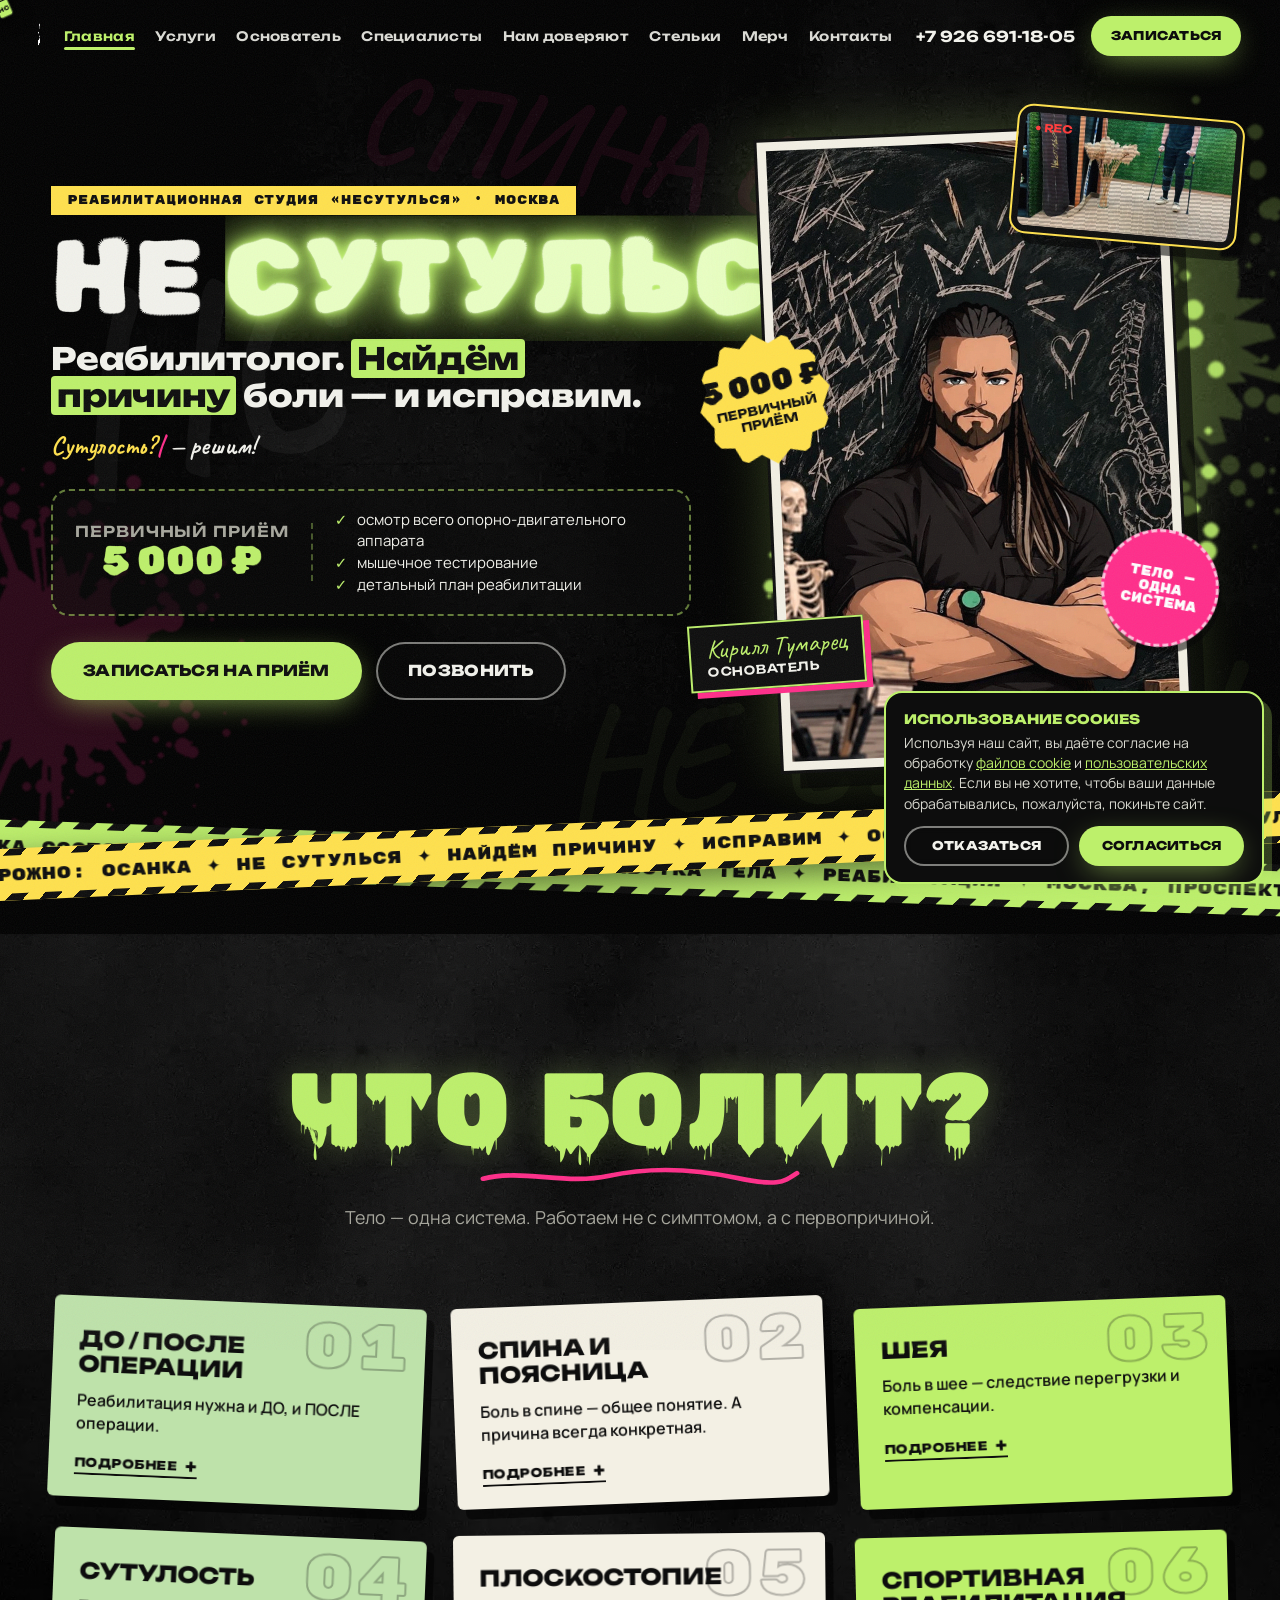
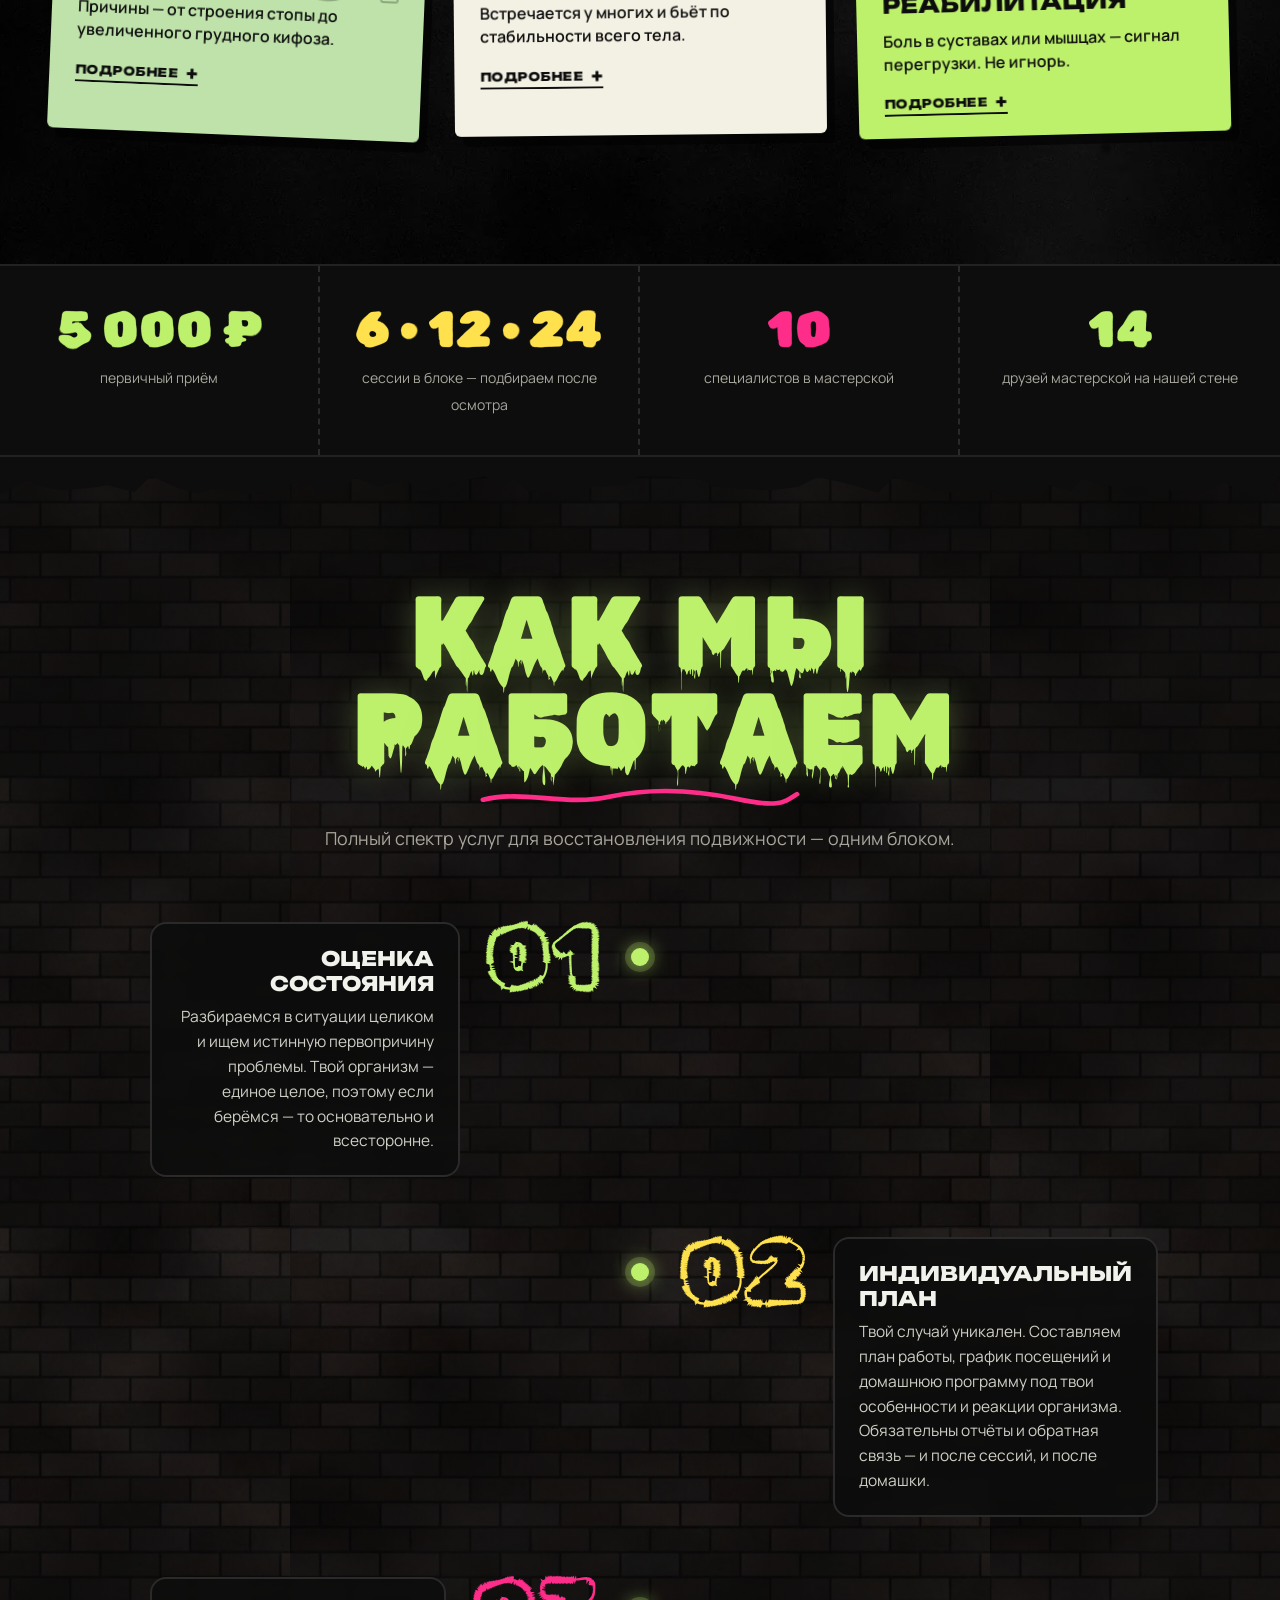
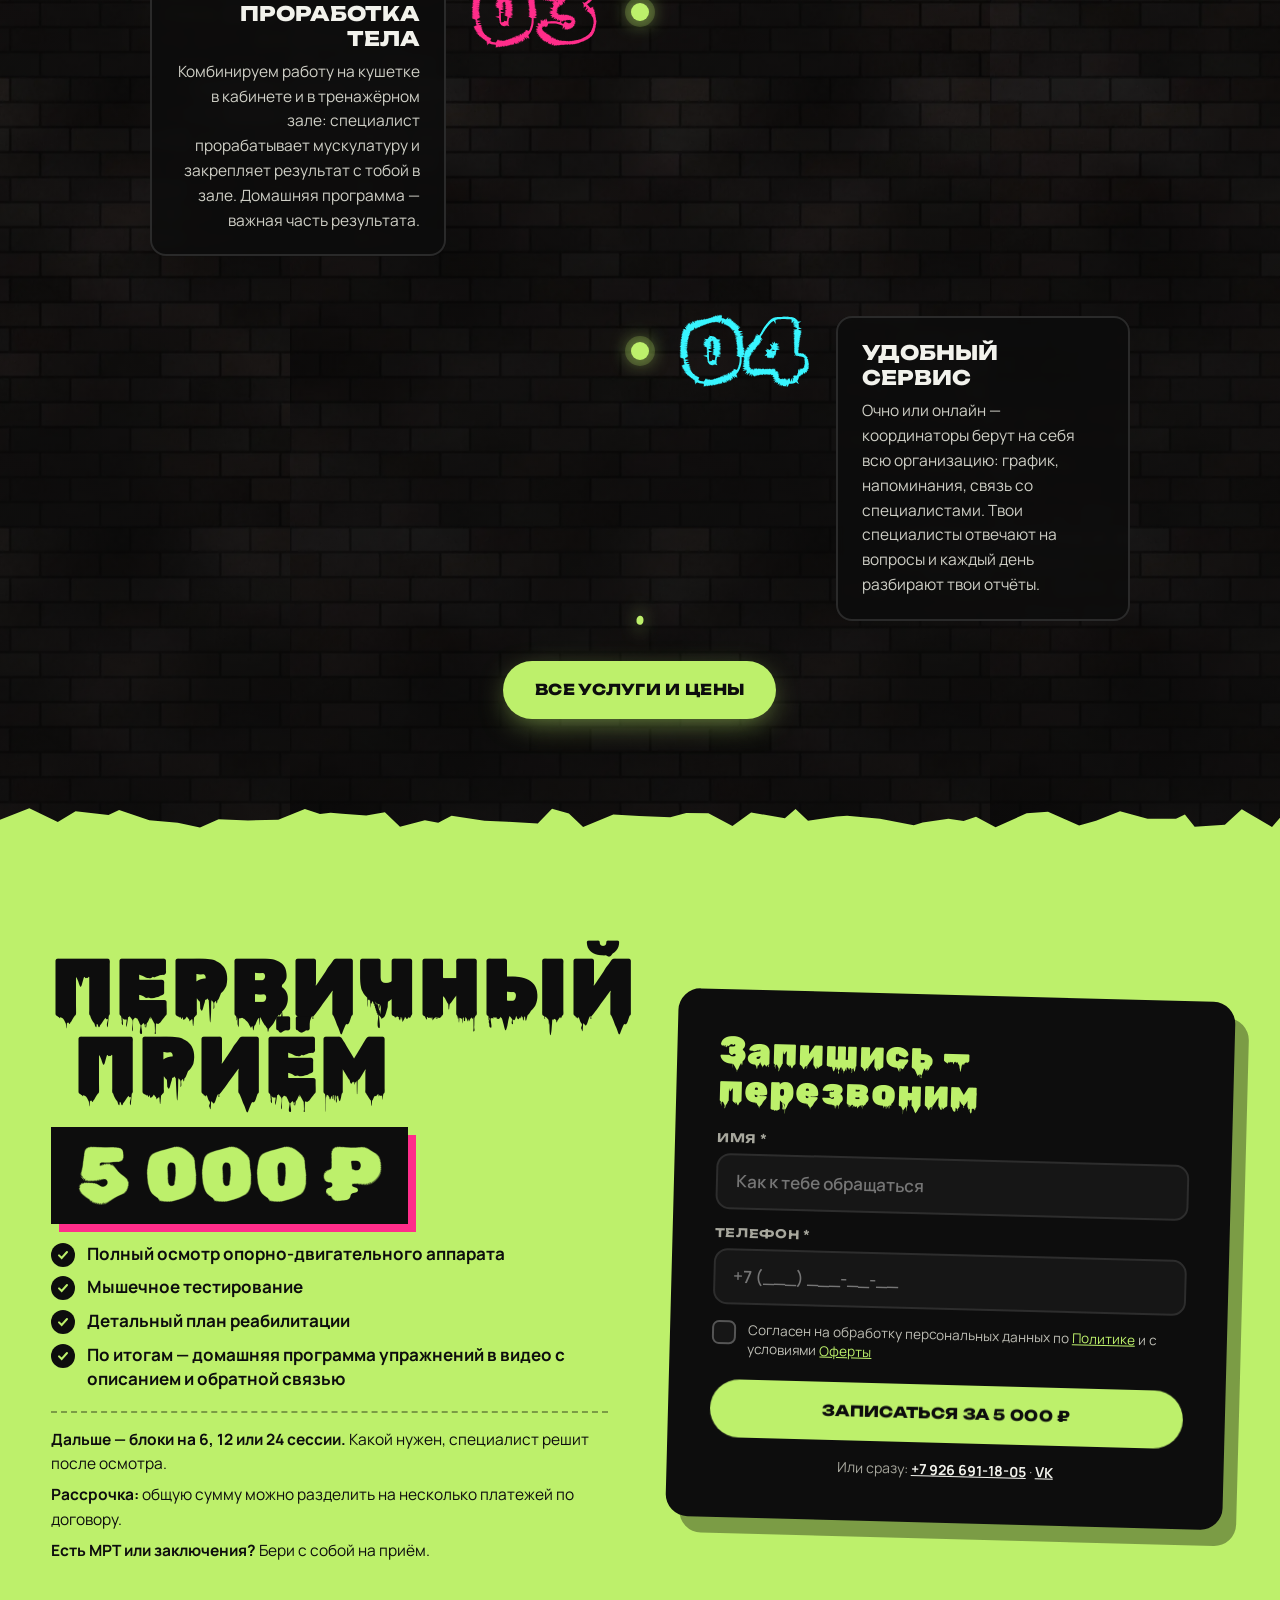
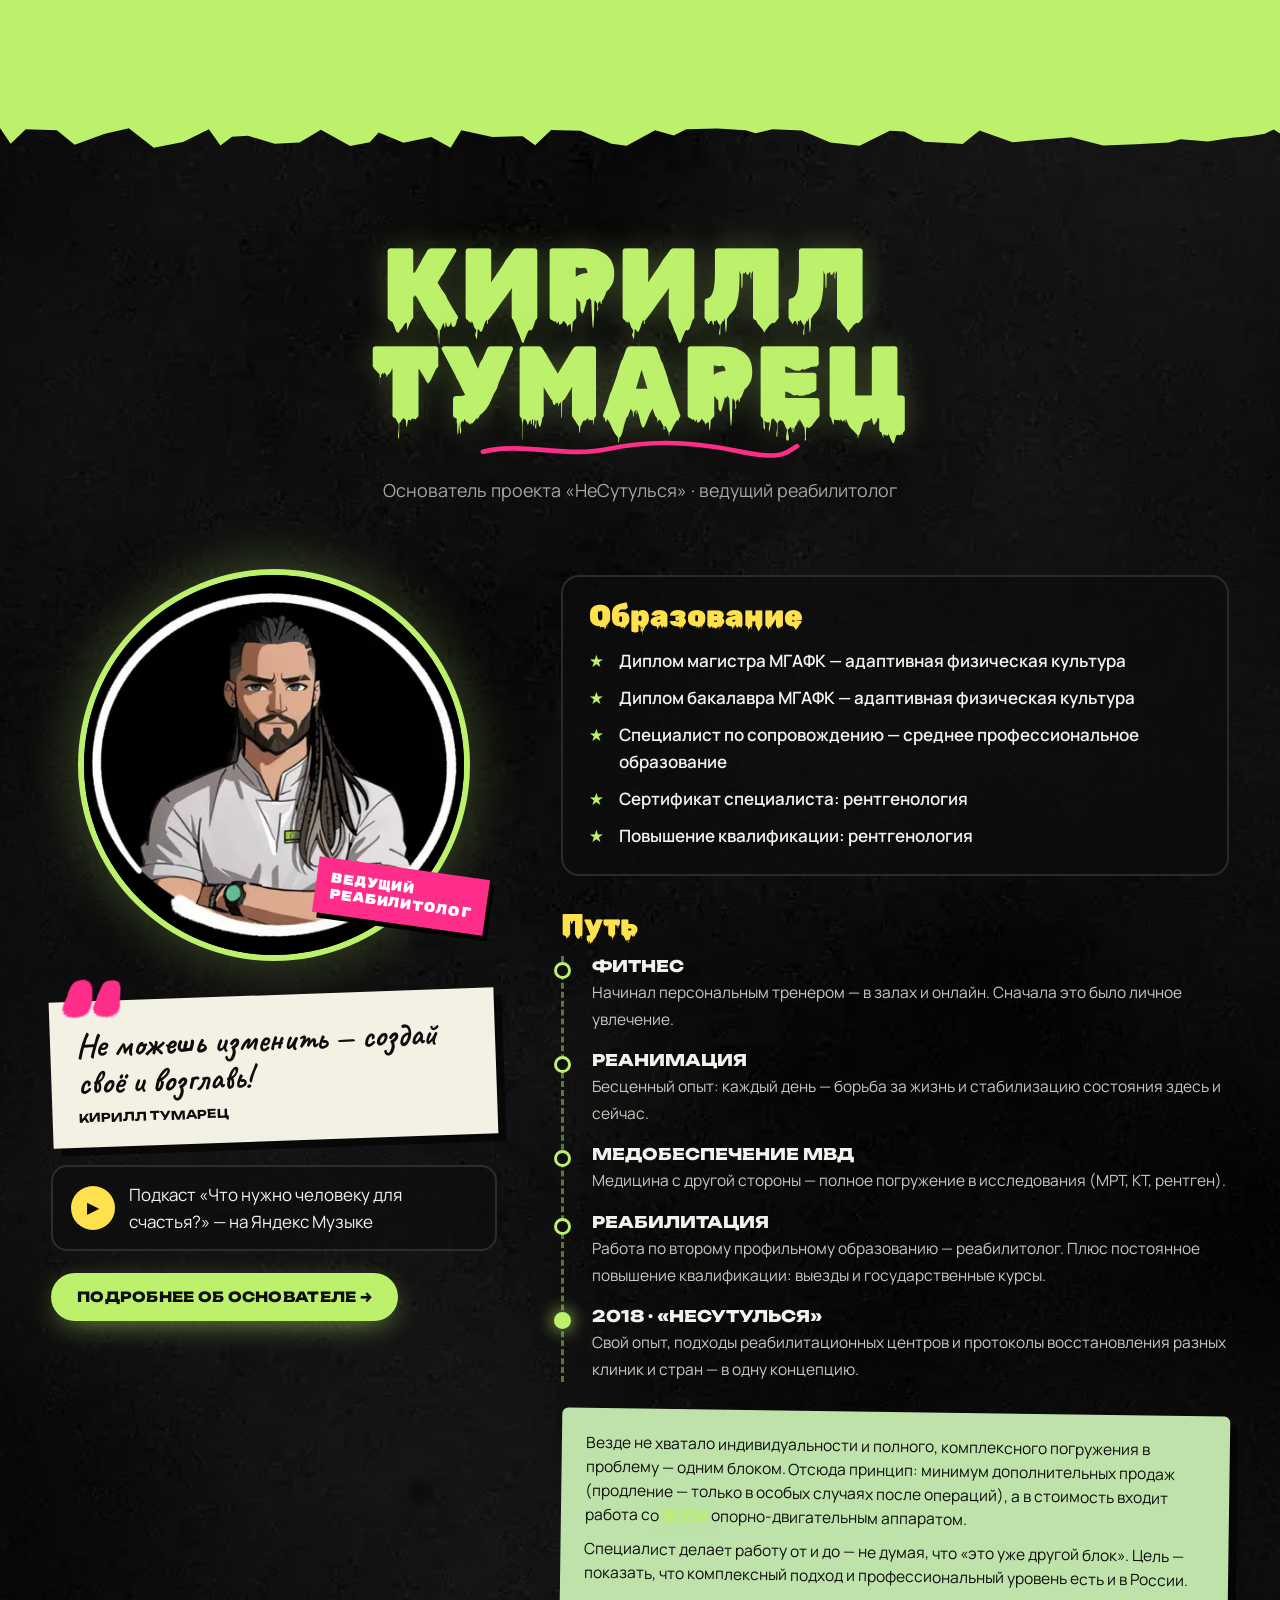
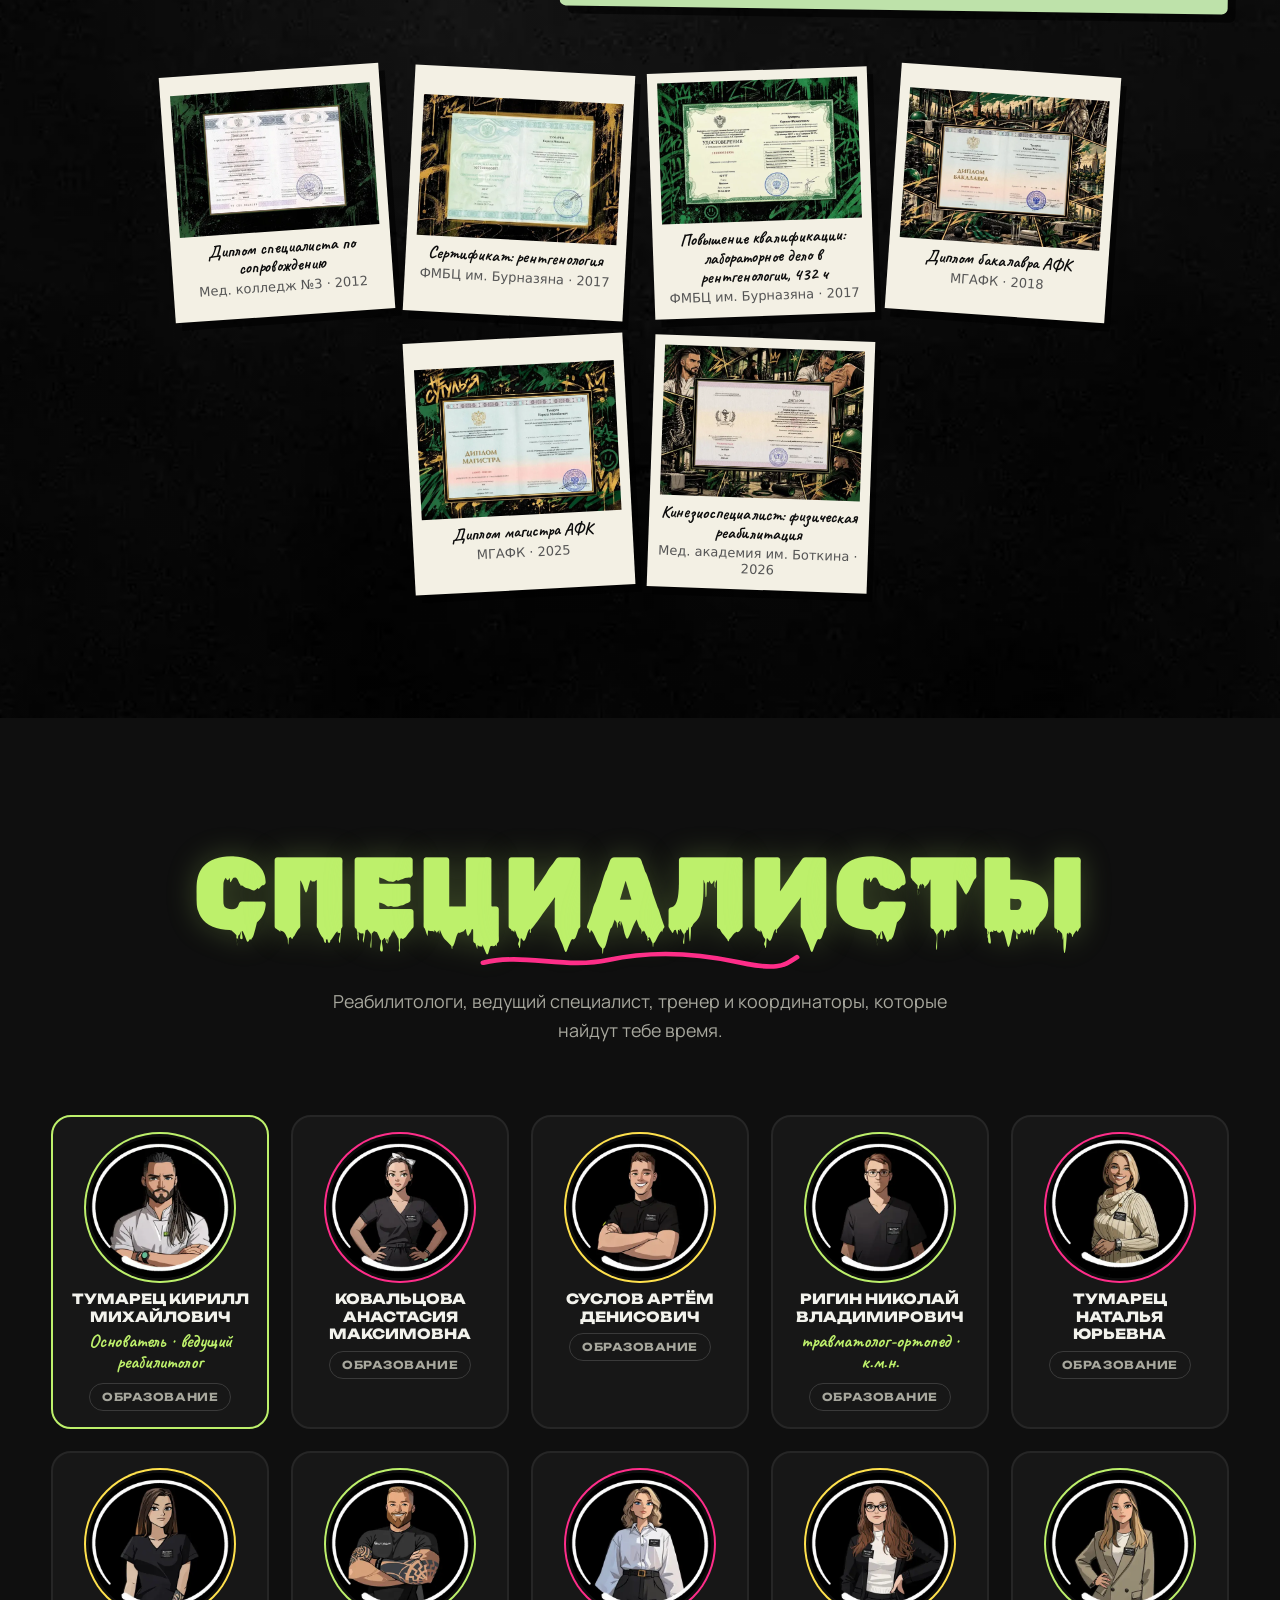
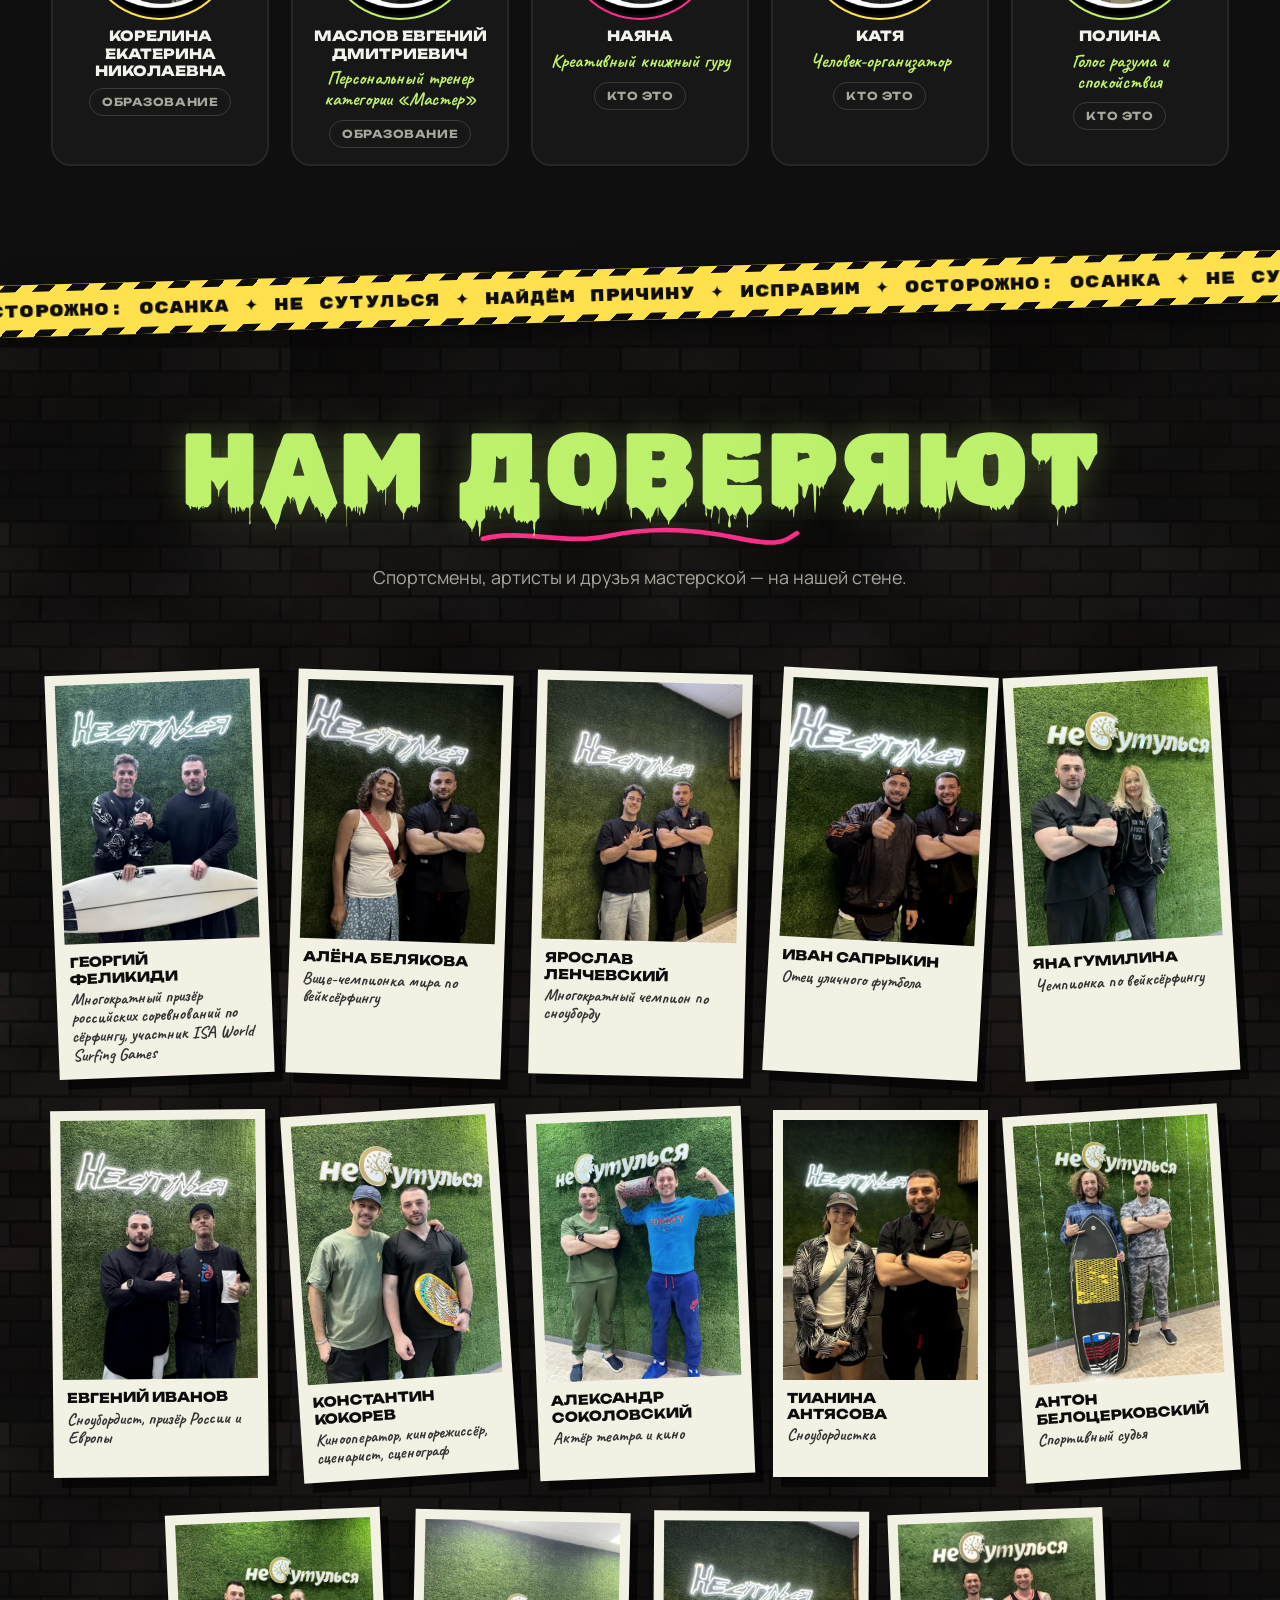
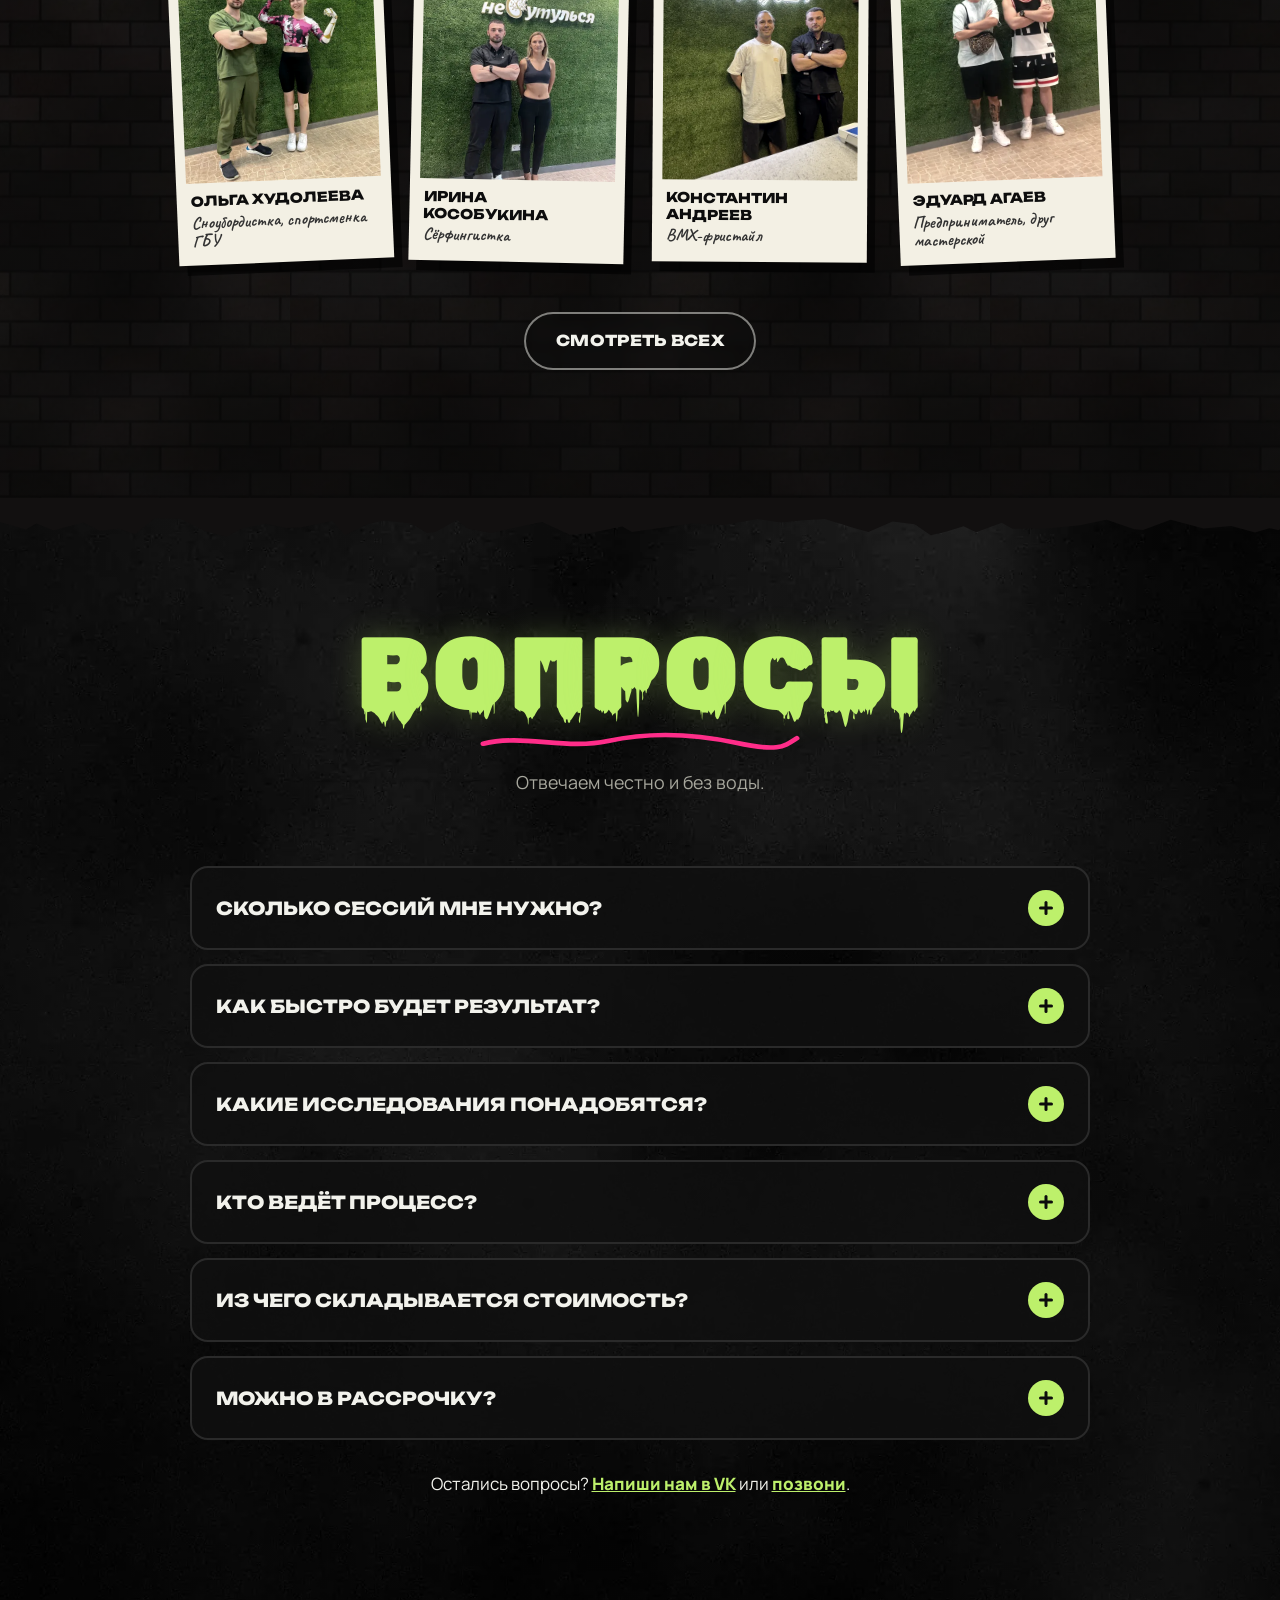
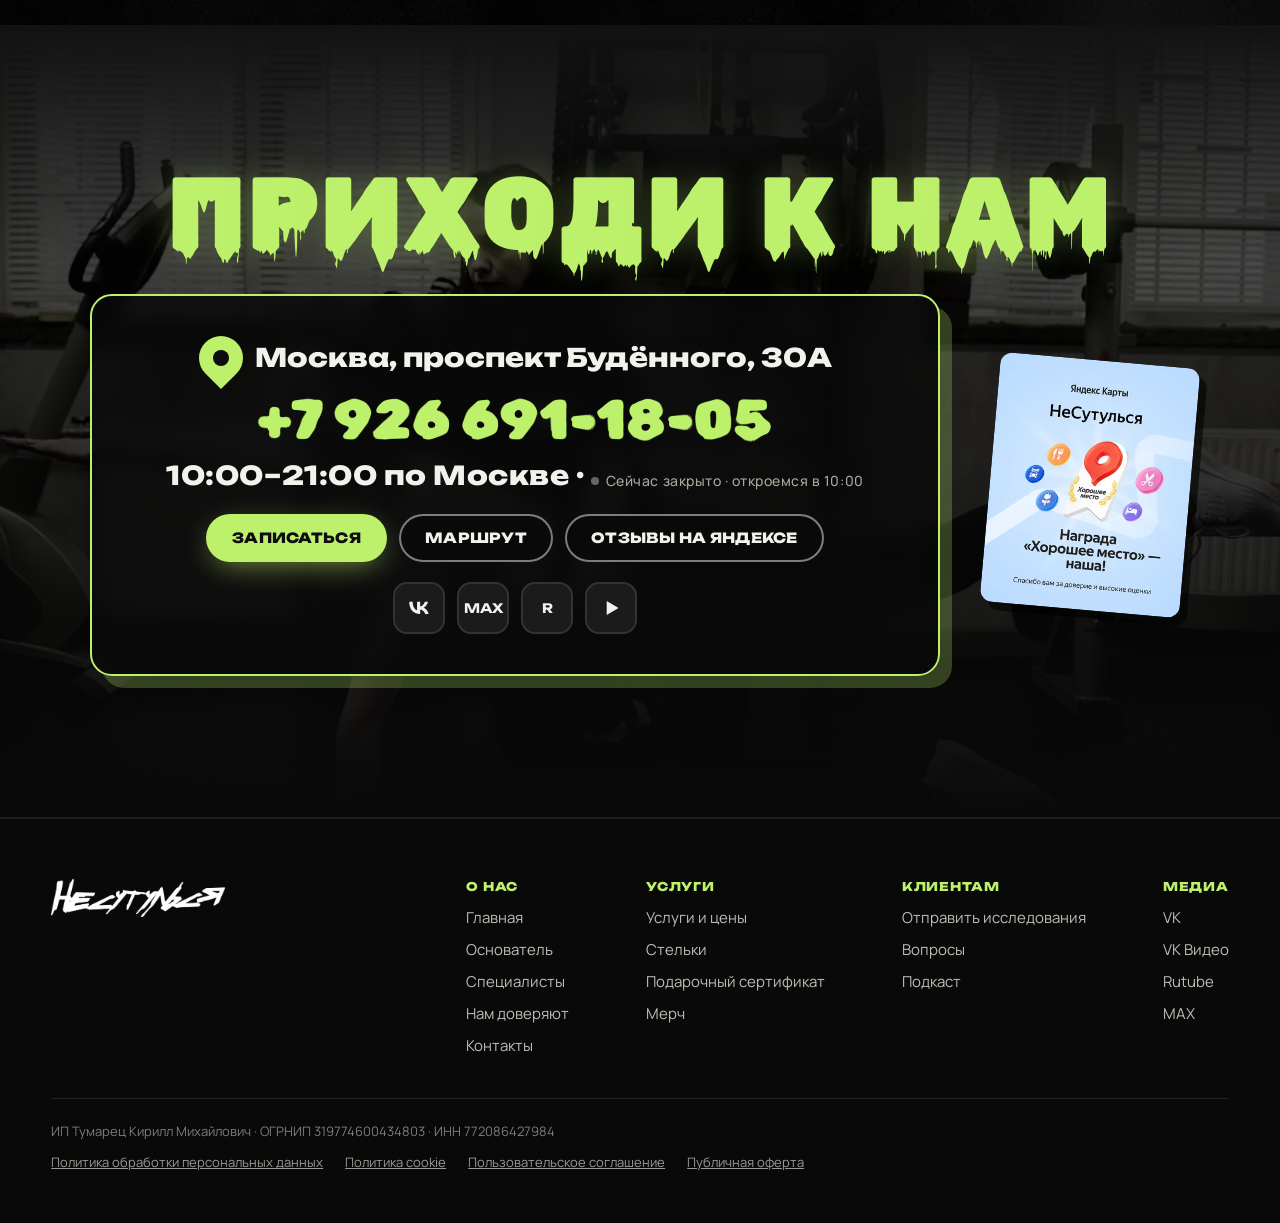
==== commit 3d47ebaa: "Правки Кирилла v3: Ригин, массаж, специалисты, плашка и скотчи. Убрал слово «Врач» в карточке Ригина" ====
--- a/index.html
+++ b/index.html
@@ -25,7 +25,7 @@
 <link rel="preload" href="assets/fonts/spray.woff2" as="font" type="font/woff2" crossorigin>
 <link rel="preload" href="assets/fonts/unbounded.woff2" as="font" type="font/woff2" crossorigin>
 <link rel="preload" href="assets/fonts/manrope.woff2" as="font" type="font/woff2" crossorigin>
-<link rel="stylesheet" href="css/style.css?v=8">
+<link rel="stylesheet" href="css/style.css?v=9">
 <script type="application/ld+json">{"@context":"https://schema.org","@type":"MedicalBusiness","name":"НеСутулься","description":"Реабилитационная студия","telephone":"+7 926 691-18-05","address":{"@type":"PostalAddress","streetAddress":"проспект Будённого, 30А","addressLocality":"Москва","addressCountry":"RU"},"sameAs":["https://vk.com/nesutulsyamsk","https://rutube.ru/channel/27963576/"]}</script>
 </head>
 <body class="is-loading">
@@ -54,7 +54,7 @@
 <header class="hdr" id="hdr">
   <a class="hdr__logo" href="#top" aria-label="НеСутулься — на главную"><img src="assets/img/logo.webp" alt="НеСутулься" width="900" height="197"></a>
   <nav class="hdr__nav" aria-label="Разделы сайта">
-    <a href="./" aria-current="page">Главная</a><a href="shop/">Услуги</a><a href="founder/">Основатель</a><a href="#team">Команда</a><a href="friends/">Нам доверяют</a><a href="orto/">Стельки</a><a href="store/">Мерч</a><a href="#contacts">Контакты</a>
+    <a href="./" aria-current="page">Главная</a><a href="shop/">Услуги</a><a href="founder/">Основатель</a><a href="#team">Специалисты</a><a href="friends/">Нам доверяют</a><a href="orto/">Стельки</a><a href="store/">Мерч</a><a href="#contacts">Контакты</a>
   </nav>
   <div class="hdr__right">
     <span class="status" data-status><i></i><span>10:00–21:00 МСК</span></span>
@@ -66,7 +66,7 @@
 
 <div class="mnav" id="mnav" aria-hidden="true">
   <nav aria-label="Меню">
-    <a href="./" aria-current="page">Главная</a><a href="shop/">Услуги</a><a href="founder/">Основатель</a><a href="#team">Команда</a><a href="friends/">Нам доверяют</a><a href="orto/">Стельки</a><a href="store/">Мерч</a><a href="#contacts">Контакты</a><a href="#zapis">Запись · 5&nbsp;000&nbsp;₽</a>
+    <a href="./" aria-current="page">Главная</a><a href="shop/">Услуги</a><a href="founder/">Основатель</a><a href="#team">Специалисты</a><a href="friends/">Нам доверяют</a><a href="orto/">Стельки</a><a href="store/">Мерч</a><a href="#contacts">Контакты</a><a href="#zapis">Запись · 5&nbsp;000&nbsp;₽</a>
   </nav>
   <div class="mnav__foot"><a href="tel:+79266911805">+7 926 691-18-05</a><span data-status class="status"><i></i><span>10:00–21:00 МСК</span></span></div>
 </div>
@@ -106,7 +106,6 @@
       </div>
       <button class="sticker sticker--price" data-drag type="button" aria-label="Стикер: первичный приём 5 000 рублей"><b>5&nbsp;000&nbsp;₽</b><small>первичный<br>приём</small></button>
       <button class="sticker sticker--round" data-drag type="button" aria-label="Стикер: тело — одна система">ТЕЛО —<br>ОДНА<br>СИСТЕМА</button>
-      <button class="sticker sticker--note" data-drag type="button" aria-label="Стикер: потаскай меня">потаскай<br>меня ↗</button>
     </div>
   </div>
   <div class="ctape ctape--y" aria-hidden="true"><div class="ctape__track"><span>ОСТОРОЖНО: ОСАНКА ✦ НЕ СУТУЛЬСЯ ✦ НАЙДЁМ ПРИЧИНУ ✦ ИСПРАВИМ ✦ ОСТОРОЖНО: ОСАНКА ✦ НЕ СУТУЛЬСЯ ✦ НАЙДЁМ ПРИЧИНУ ✦ ИСПРАВИМ ✦ ОСТОРОЖНО: ОСАНКА ✦ НЕ СУТУЛЬСЯ ✦ НАЙДЁМ ПРИЧИНУ ✦ ИСПРАВИМ ✦ </span><span>ОСТОРОЖНО: ОСАНКА ✦ НЕ СУТУЛЬСЯ ✦ НАЙДЁМ ПРИЧИНУ ✦ ИСПРАВИМ ✦ ОСТОРОЖНО: ОСАНКА ✦ НЕ СУТУЛЬСЯ ✦ НАЙДЁМ ПРИЧИНУ ✦ ИСПРАВИМ ✦ ОСТОРОЖНО: ОСАНКА ✦ НЕ СУТУЛЬСЯ ✦ НАЙДЁМ ПРИЧИНУ ✦ ИСПРАВИМ ✦ </span></div></div>
@@ -242,7 +241,7 @@
 
 <!-- TEAM -->
 <section class="sec sec--dark" id="team">
-  <div class="sec-head "><h2 class="spray-title" data-text="КОМАНДА">КОМАНДА</h2><svg class="scrib" viewBox="0 0 300 24" preserveAspectRatio="none" aria-hidden="true"><path d="M3 15 C 40 4, 80 22, 120 12 S 200 4, 240 14 S 285 18, 297 9" pathLength="1"/></svg><p class="sec-sub reveal">Реабилитологи, ведущий специалист, тренер и координаторы, которые найдут тебе время.</p></div>
+  <div class="sec-head "><h2 class="spray-title" data-text="СПЕЦИАЛИСТЫ">СПЕЦИАЛИСТЫ</h2><svg class="scrib" viewBox="0 0 300 24" preserveAspectRatio="none" aria-hidden="true"><path d="M3 15 C 40 4, 80 22, 120 12 S 200 4, 240 14 S 285 18, 297 9" pathLength="1"/></svg><p class="sec-sub reveal">Реабилитологи, ведущий специалист, тренер и координаторы, которые найдут тебе время.</p></div>
   <div class="tgrid"><article class="tm tilt reveal tm--lead" style="--d:0ms">
   <div class="tm__ava"><img src="assets/img/team/tumarec.webp" alt="Тумарец Кирилл Михайлович" width="420" height="420" loading="lazy" decoding="async"></div>
   <h3 class="tm__name">Тумарец Кирилл Михайлович</h3><p class="tm__role">Основатель · ведущий реабилитолог</p>
@@ -250,14 +249,14 @@
 </article><article class="tm tilt reveal" style="--d:60ms">
   <div class="tm__ava"><img src="assets/img/team/kovaltsova.webp" alt="Ковальцова Анастасия Максимовна" width="420" height="420" loading="lazy" decoding="async"></div>
   <h3 class="tm__name">Ковальцова Анастасия Максимовна</h3>
-  <details class="tm__q"><summary>Образование</summary><ul><li>Диплом бакалавра с отличием МГАФК: «Адаптивная физическая культура для лиц с отклонениями в состоянии здоровья»</li><li>Диплом с отличием о среднем профессиональном образовании, квалификация «Акушерка»</li><li>Сертификат специалиста «Медицинский массаж»</li><li>Удостоверение о повышении квалификации: кинезиотейпирование</li></ul></details>
+  <details class="tm__q"><summary>Образование</summary><ul><li>Диплом бакалавра с отличием МГАФК: «Адаптивная физическая культура для лиц с отклонениями в состоянии здоровья»</li><li>Диплом с отличием о среднем профессиональном образовании, квалификация «Акушерка»</li><li>Сертификат специалиста «Сертифицированный массаж»</li><li>Удостоверение о повышении квалификации: кинезиотейпирование</li></ul></details>
 </article><article class="tm tilt reveal" style="--d:120ms">
   <div class="tm__ava"><img src="assets/img/team/suslov.webp" alt="Суслов Артём Денисович" width="420" height="420" loading="lazy" decoding="async"></div>
   <h3 class="tm__name">Суслов Артём Денисович</h3>
   <details class="tm__q"><summary>Образование</summary><ul><li>Диплом бакалавра МГАФК: «Физическая культура для лиц с отклонениями в состоянии здоровья. Адаптивная физическая культура»</li><li>Сертификат специалиста «Массаж»</li></ul></details>
 </article><article class="tm tilt reveal" style="--d:180ms">
   <div class="tm__ava"><img src="assets/img/team/rigin.webp" alt="Ригин Николай Владимирович" width="420" height="420" loading="lazy" decoding="async"></div>
-  <h3 class="tm__name">Ригин Николай Владимирович</h3><p class="tm__role">Врач · травматолог-ортопед · к.м.н.</p>
+  <h3 class="tm__name">Ригин Николай Владимирович</h3><p class="tm__role">травматолог-ортопед · к.м.н.</p>
   <details class="tm__q"><summary>Образование</summary><ul><li>Первый МГМУ им. И. М. Сеченова, врач по специальности «Лечебное дело»</li><li>Аспирантура «Клиническая медицина», квалификация «Исследователь. Преподаватель-исследователь»</li><li>Ординатура «Травматология и ортопедия»</li><li>Сертификат аккредитации специалиста</li><li>Учёная степень: кандидат медицинских наук</li></ul></details>
 </article><article class="tm tilt reveal" style="--d:240ms">
   <div class="tm__ava"><img src="assets/img/team/ntumarec.webp" alt="Тумарец Наталья Юрьевна" width="420" height="420" loading="lazy" decoding="async"></div>
@@ -377,7 +376,7 @@
   <div class="ftr__top">
     <img class="ftr__logo" src="assets/img/logo.webp" alt="НеСутулься" width="900" height="197" loading="lazy">
     <nav class="ftr__nav" aria-label="Карта сайта">
-      <div><b>О нас</b><a href="./">Главная</a><a href="founder/">Основатель</a><a href="#team">Команда</a><a href="friends/">Нам доверяют</a><a href="#contacts">Контакты</a></div>
+      <div><b>О нас</b><a href="./">Главная</a><a href="founder/">Основатель</a><a href="#team">Специалисты</a><a href="friends/">Нам доверяют</a><a href="#contacts">Контакты</a></div>
       <div><b>Услуги</b><a href="shop/">Услуги и цены</a><a href="orto/">Стельки</a><a href="shop/#cert">Подарочный сертификат</a><a href="store/">Мерч</a></div>
       <div><b>Клиентам</b><a href="patients/">Отправить исследования</a><a href="#faq">Вопросы</a><a href="https://music.yandex.ru/album/21096211/track/100491307" target="_blank" rel="noopener">Подкаст</a></div>
       <div><b>Медиа</b><a href="https://vk.com/nesutulsyamsk" target="_blank" rel="noopener">VK</a><a href="https://vkvideo.ru/@club231053786" target="_blank" rel="noopener">VK Видео</a><a href="https://rutube.ru/channel/27963576/" target="_blank" rel="noopener">Rutube</a><a href="https://max.ru/id772086427984_biz" target="_blank" rel="noopener">MAX</a></div>
--- a/css/style.css
+++ b/css/style.css
@@ -558,7 +558,7 @@
 .phero__art img{width:100%;height:auto}
 .photo-frame{position:relative;background:#f3f0e4;padding:10px;rotate:-2.5deg;box-shadow:0 0 0 3px #0d0d0d,16px 18px 0 rgba(0,0,0,.6),0 0 60px rgba(189,240,107,.25);transition:rotate .5s var(--spring)}
 .photo-frame:hover{rotate:0deg}
-.photo-frame::before,.photo-frame::after{content:"";position:absolute;z-index:2;width:96px;height:28px;background:rgba(189,240,107,.78);box-shadow:0 2px 0 rgba(0,0,0,.25)}
+.photo-frame::before,.photo-frame::after{content:none;display:none;position:absolute;z-index:2;width:96px;height:28px;background:rgba(189,240,107,.78);box-shadow:0 2px 0 rgba(0,0,0,.25)}
 .photo-frame::before{left:-22px;top:-12px;transform:rotate(-38deg)}
 .photo-frame::after{right:-22px;bottom:-10px;transform:rotate(-38deg);background:rgba(255,45,138,.7)}
 .photo-frame img{display:block;width:100%;height:auto}
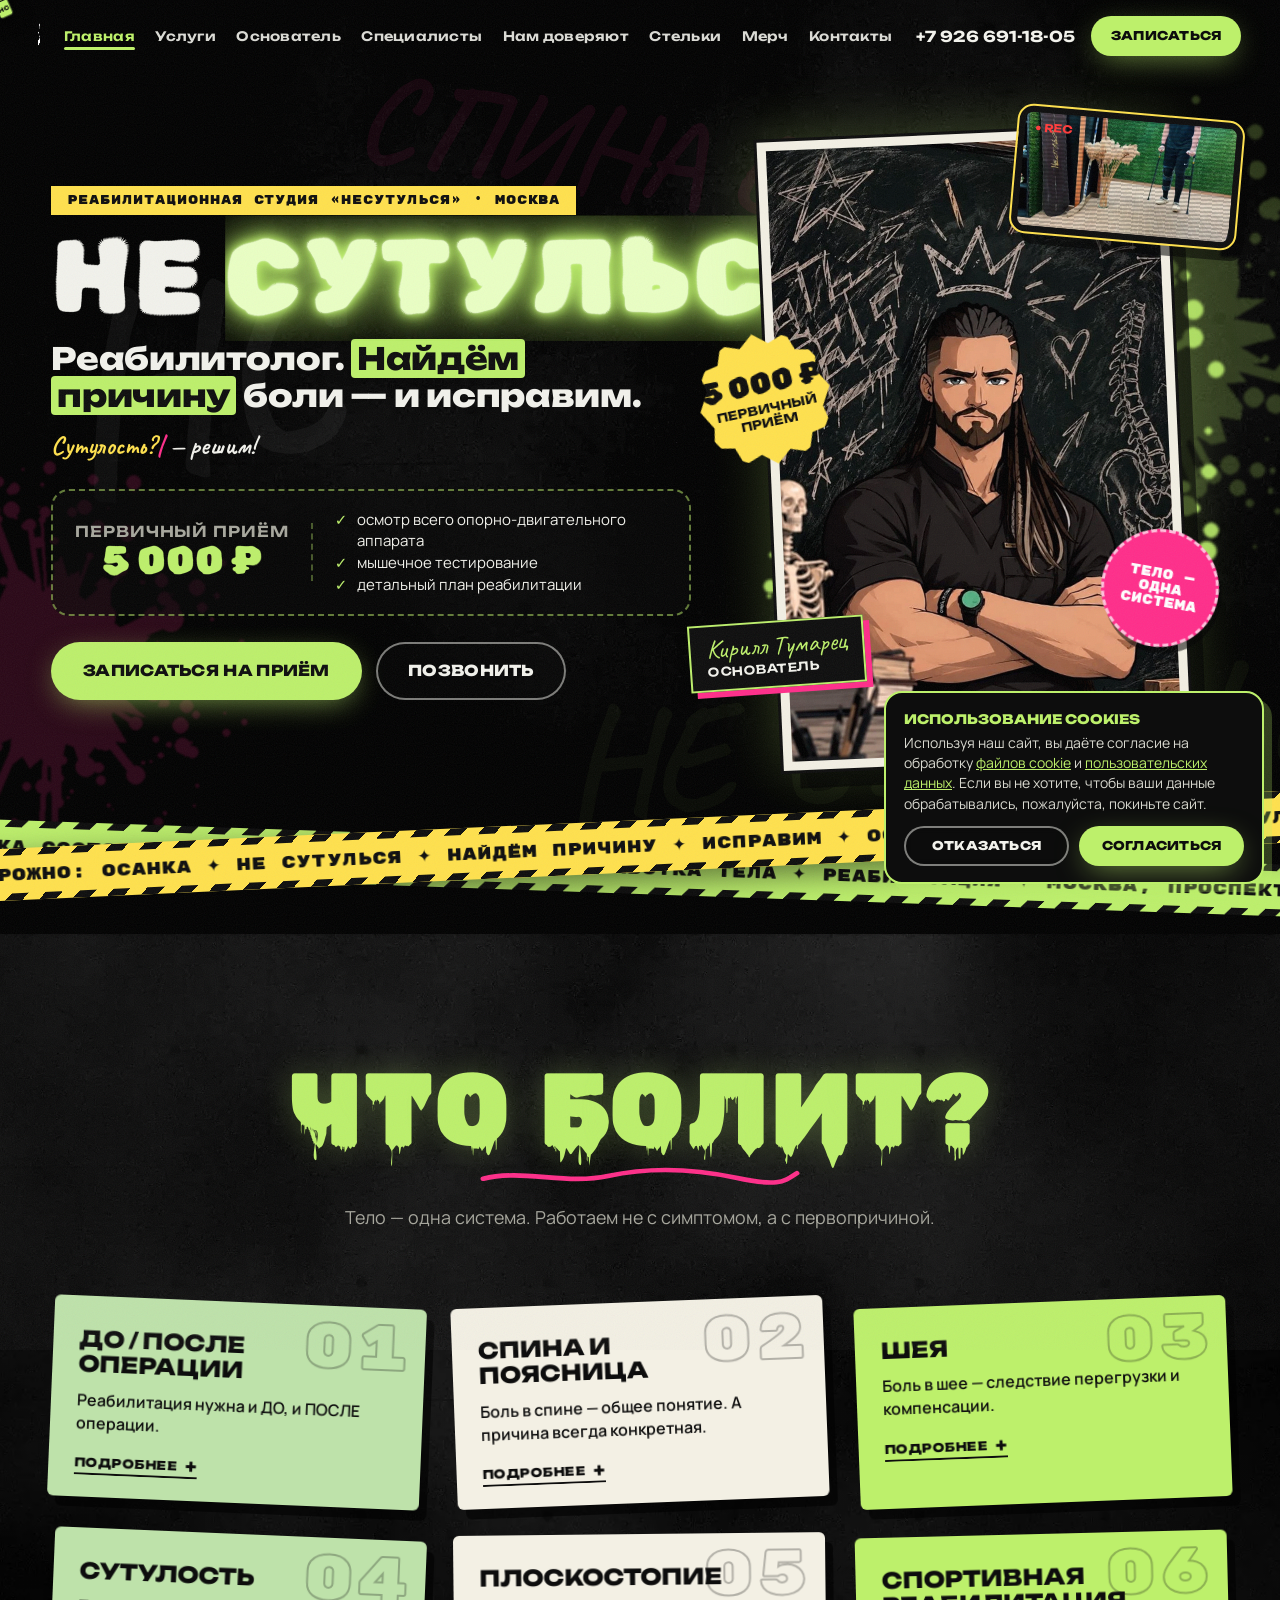
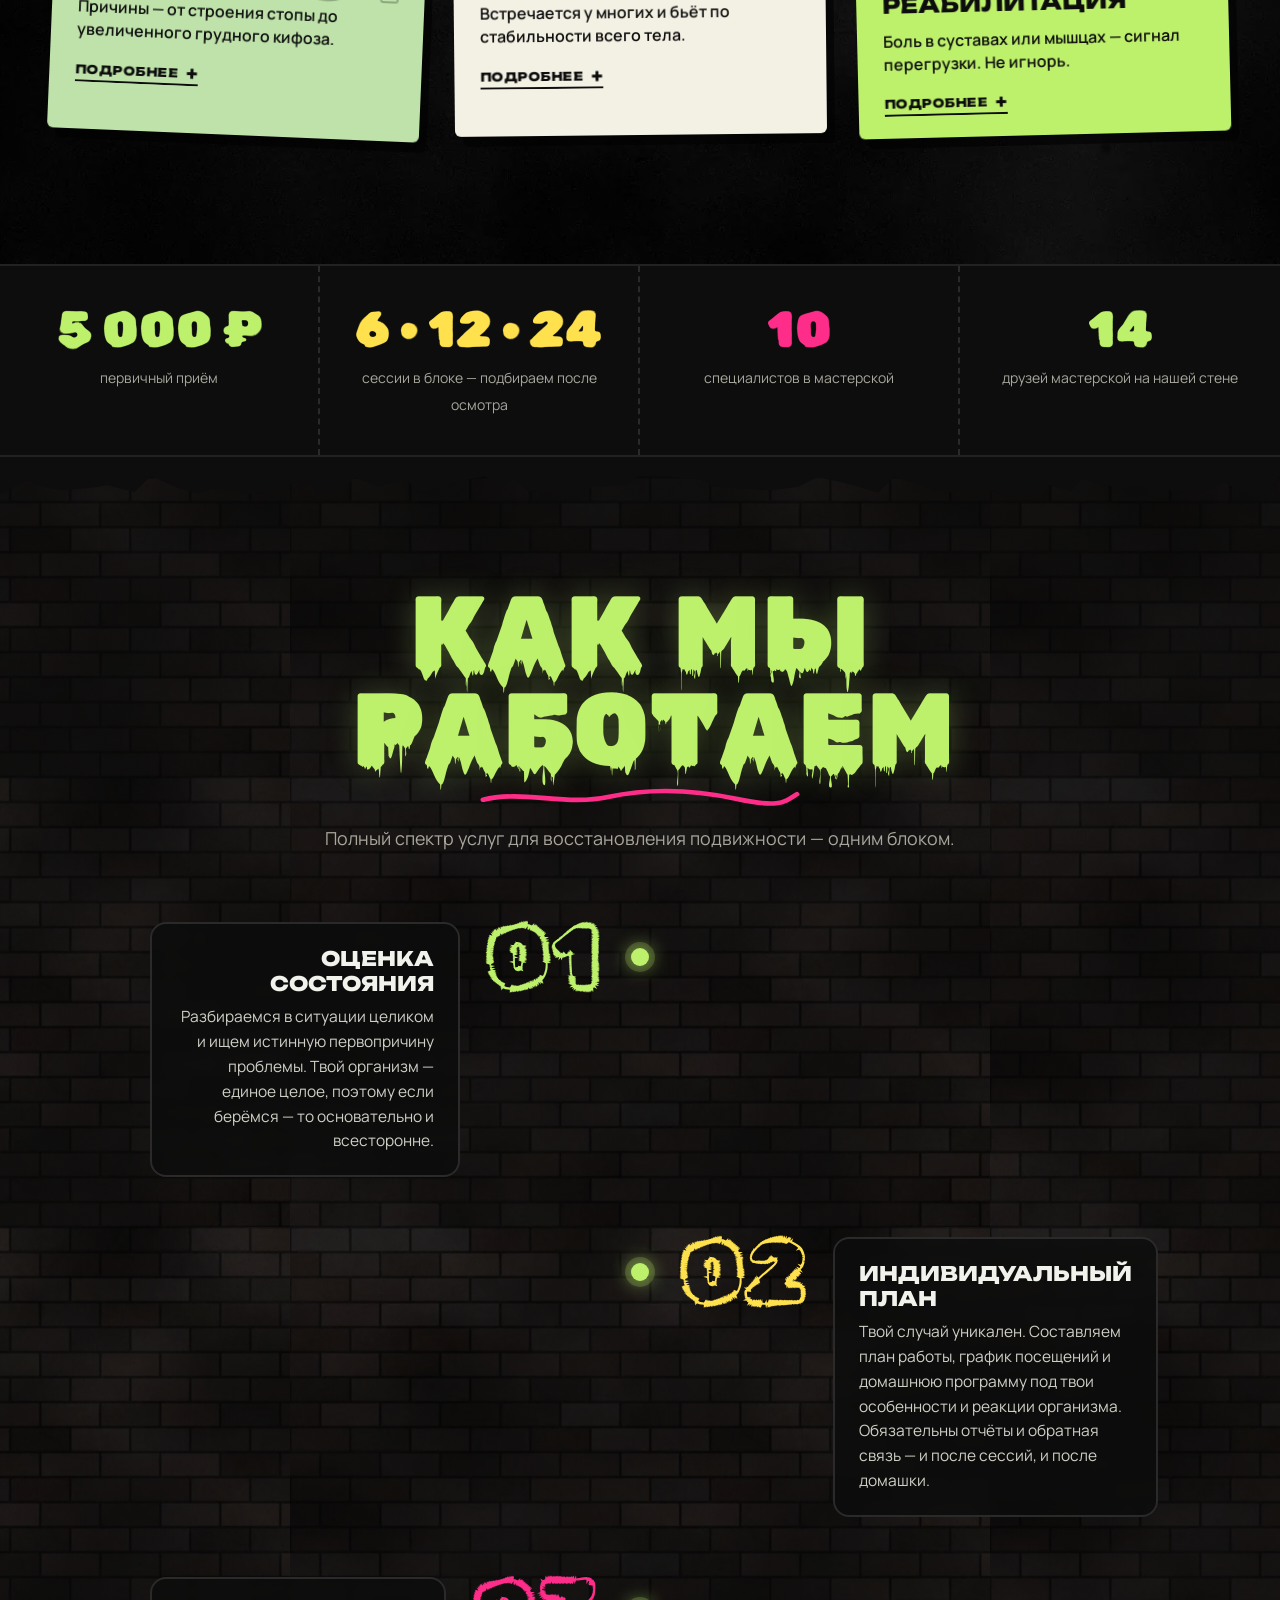
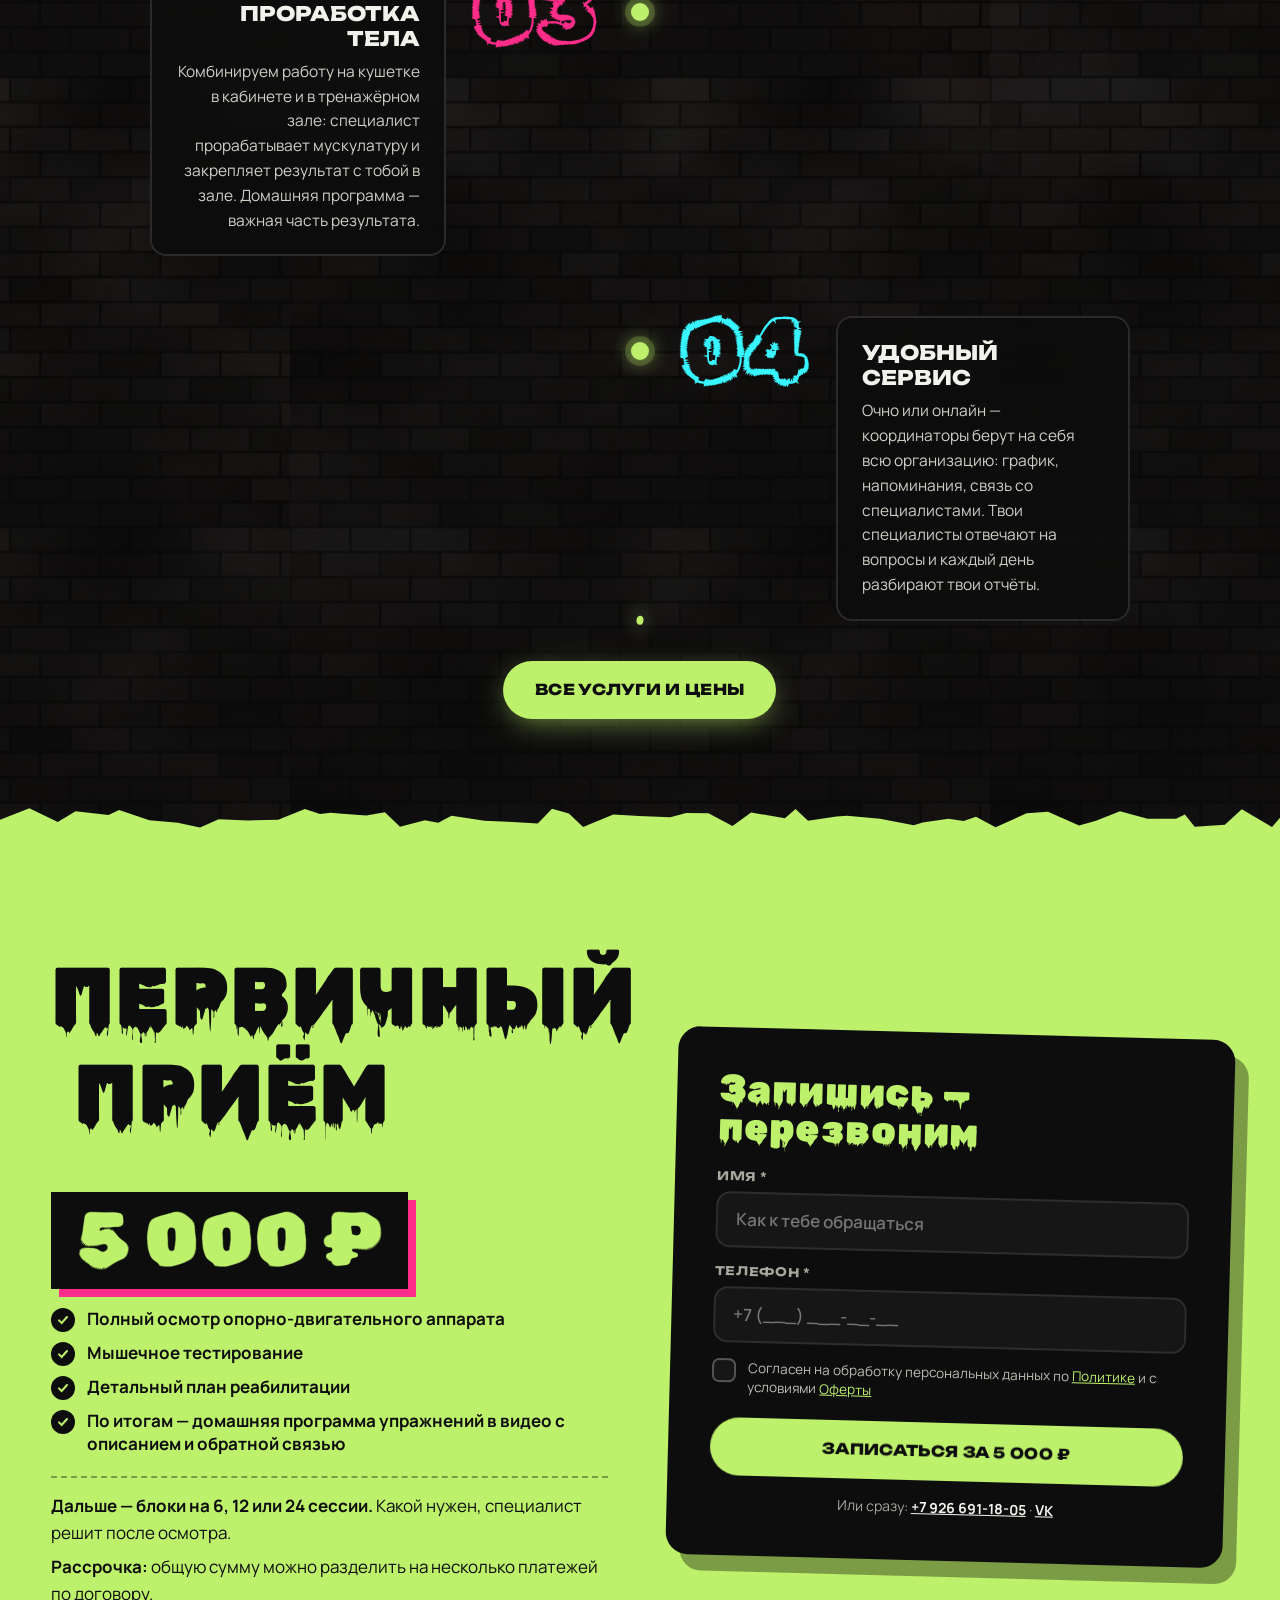
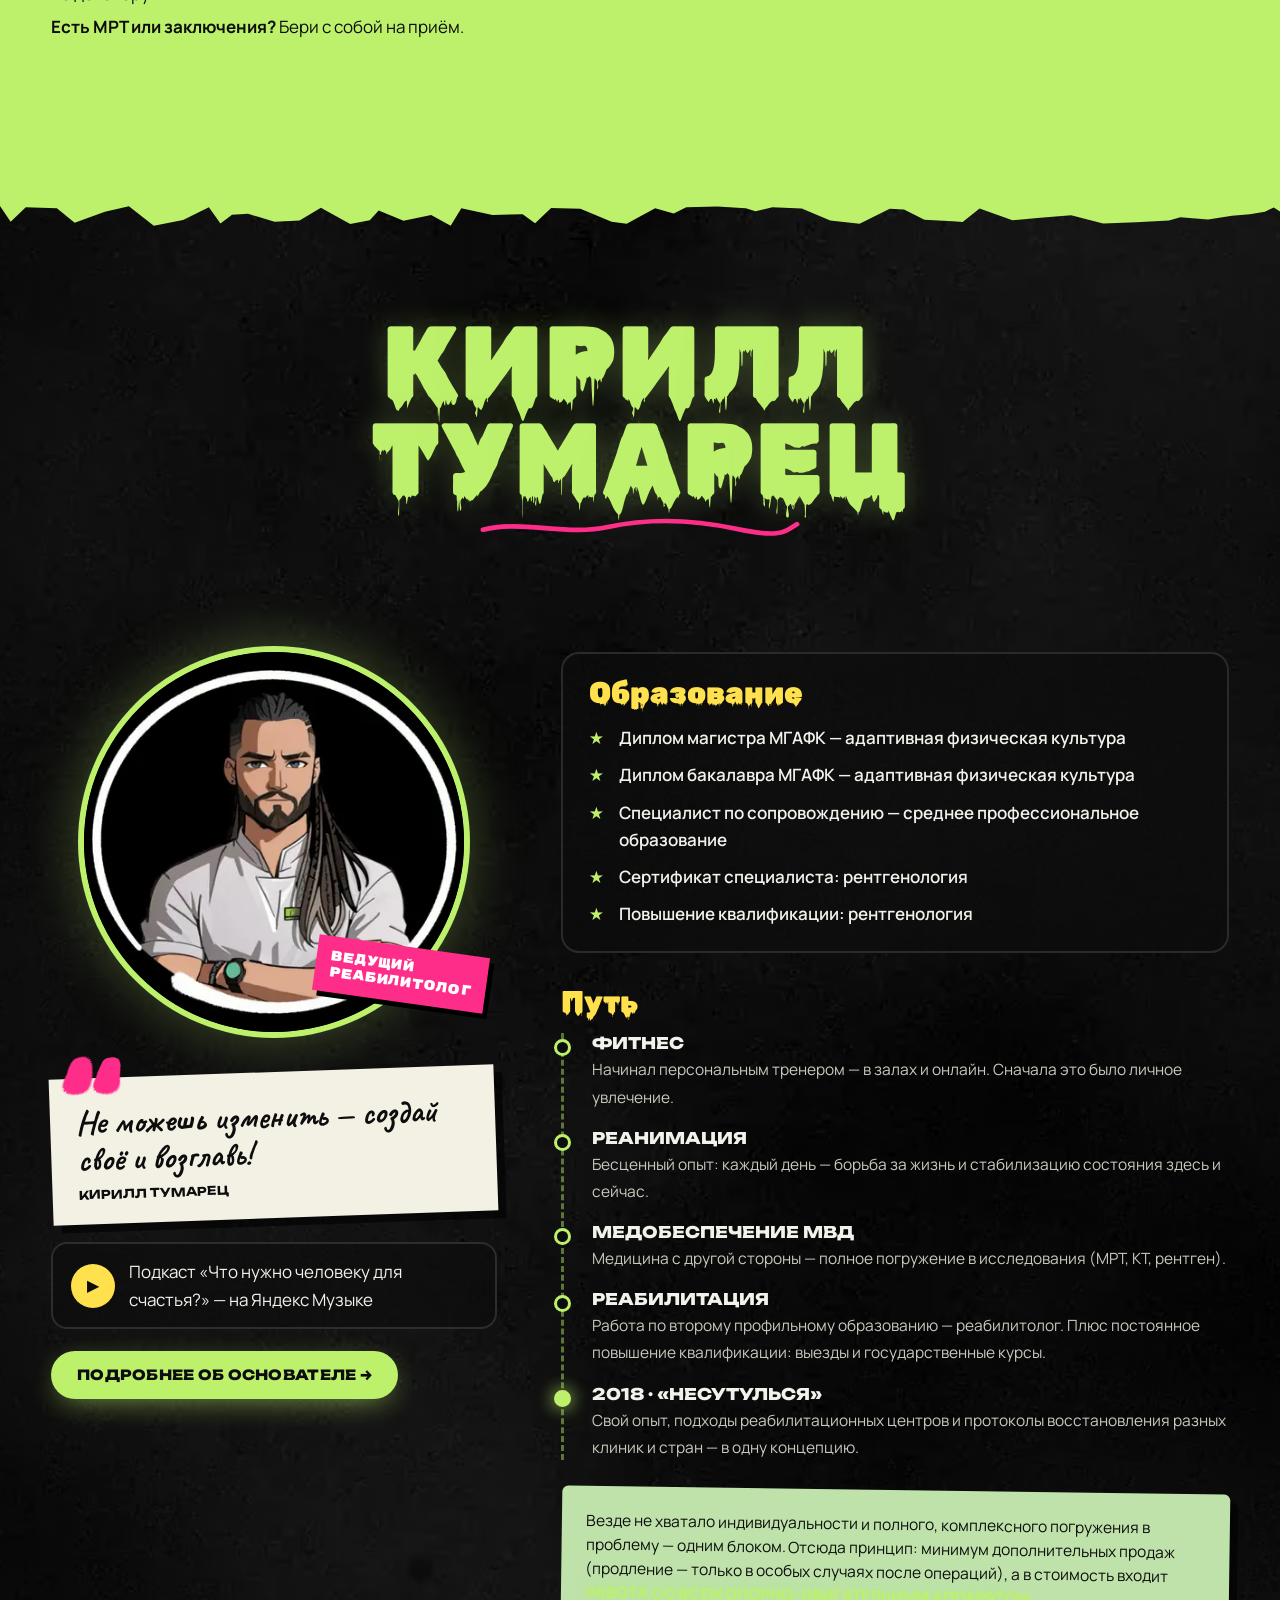
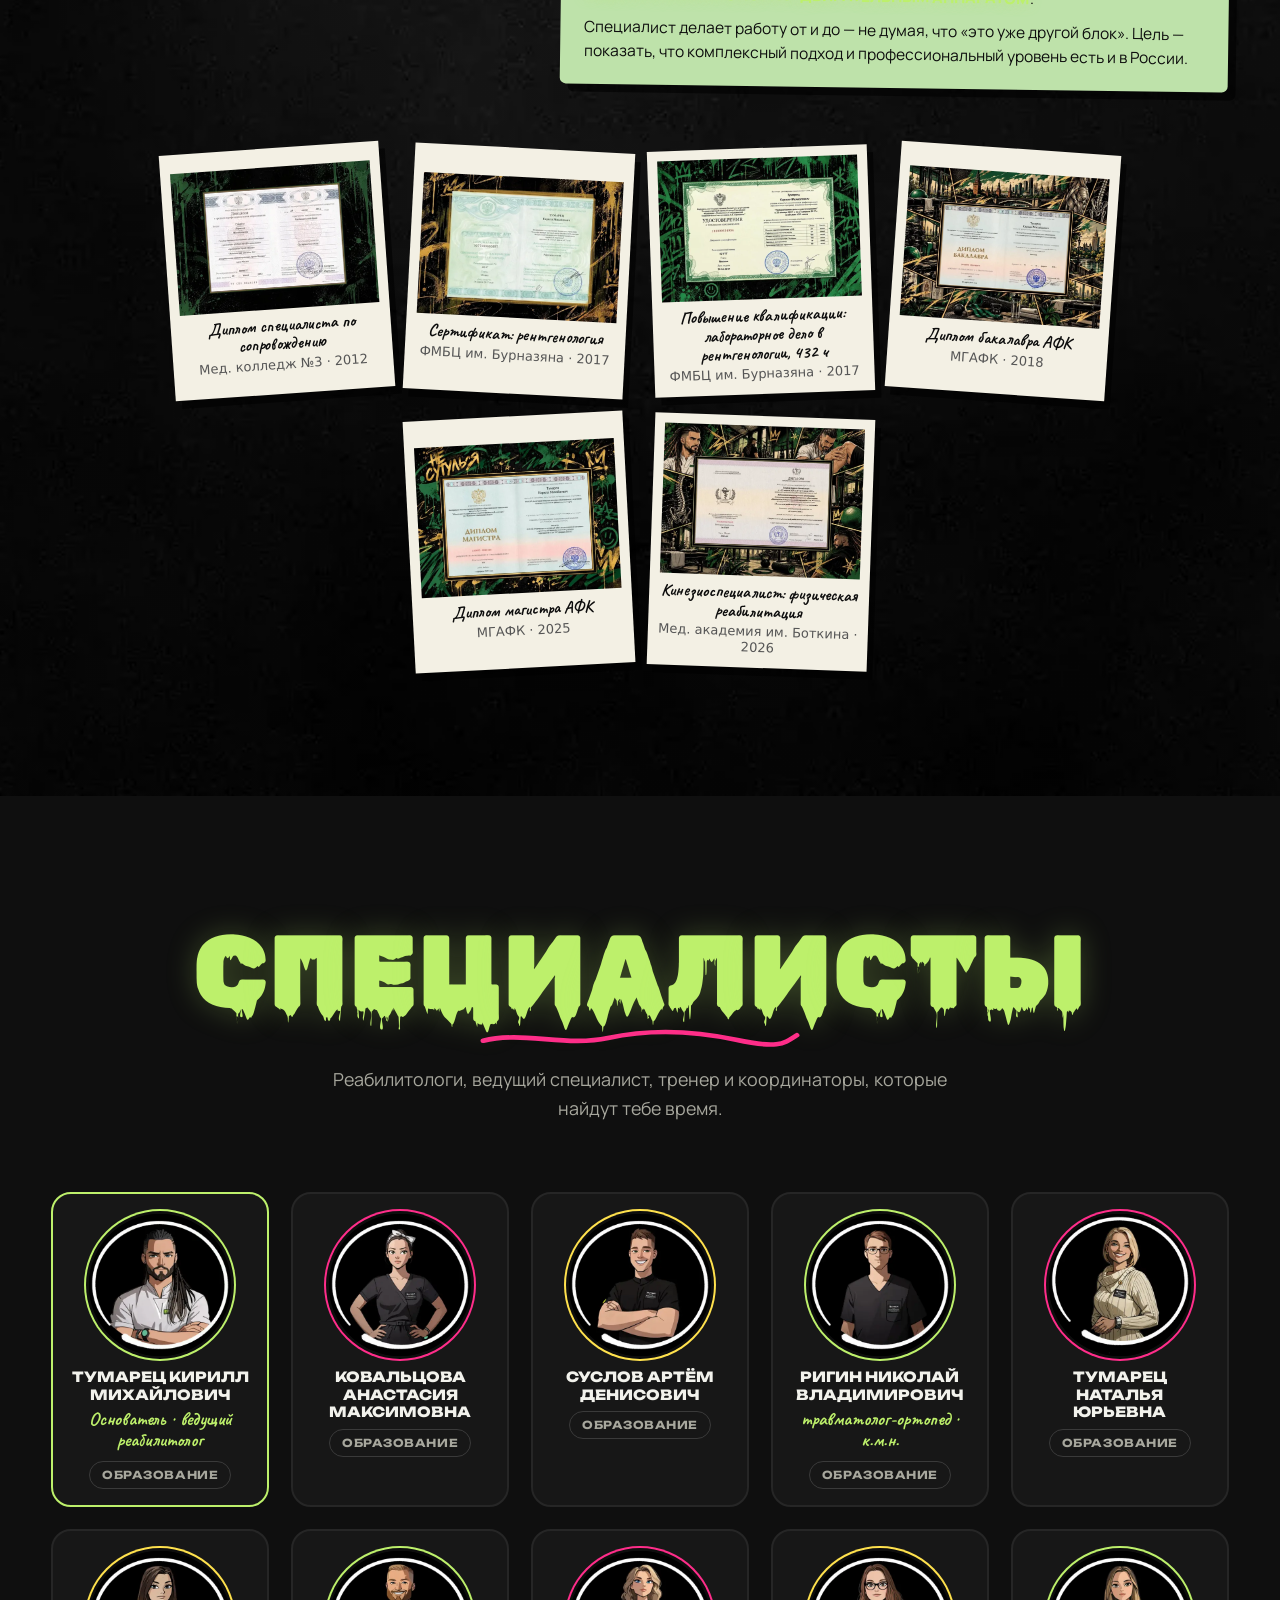
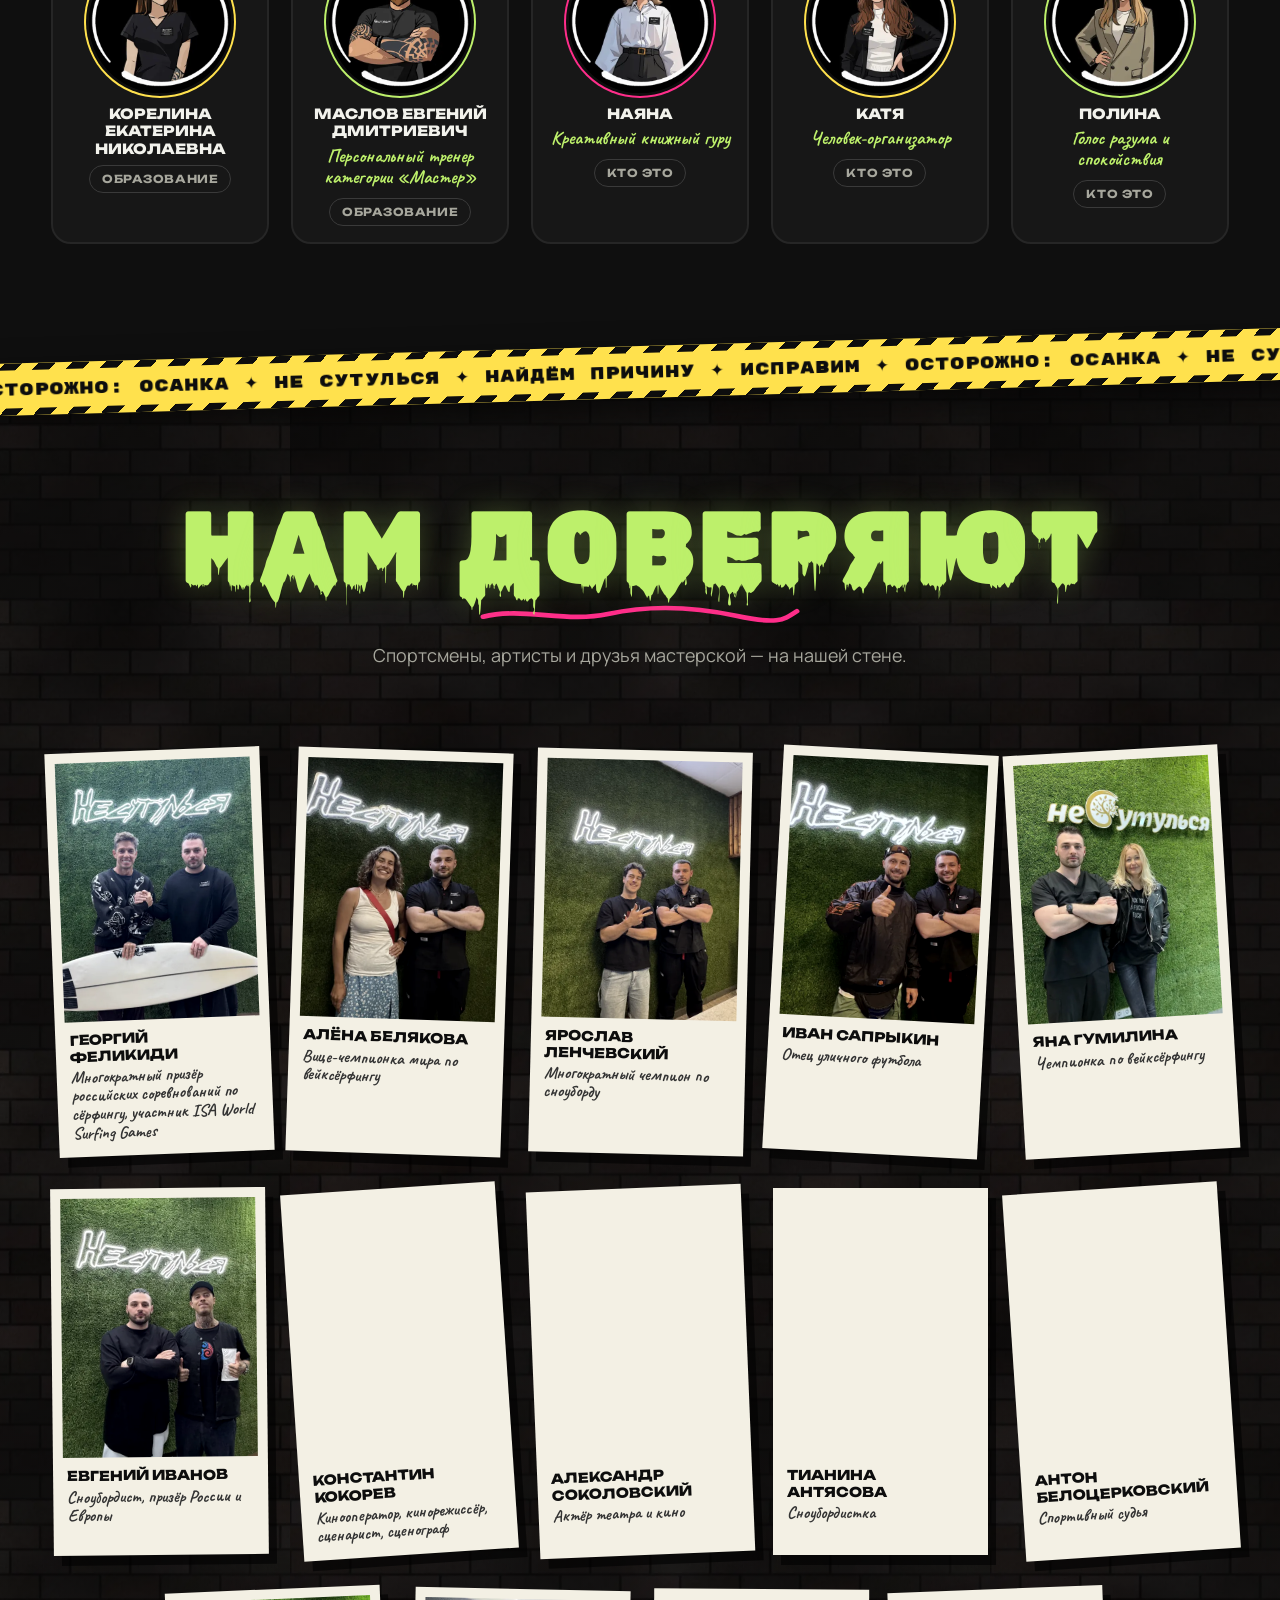
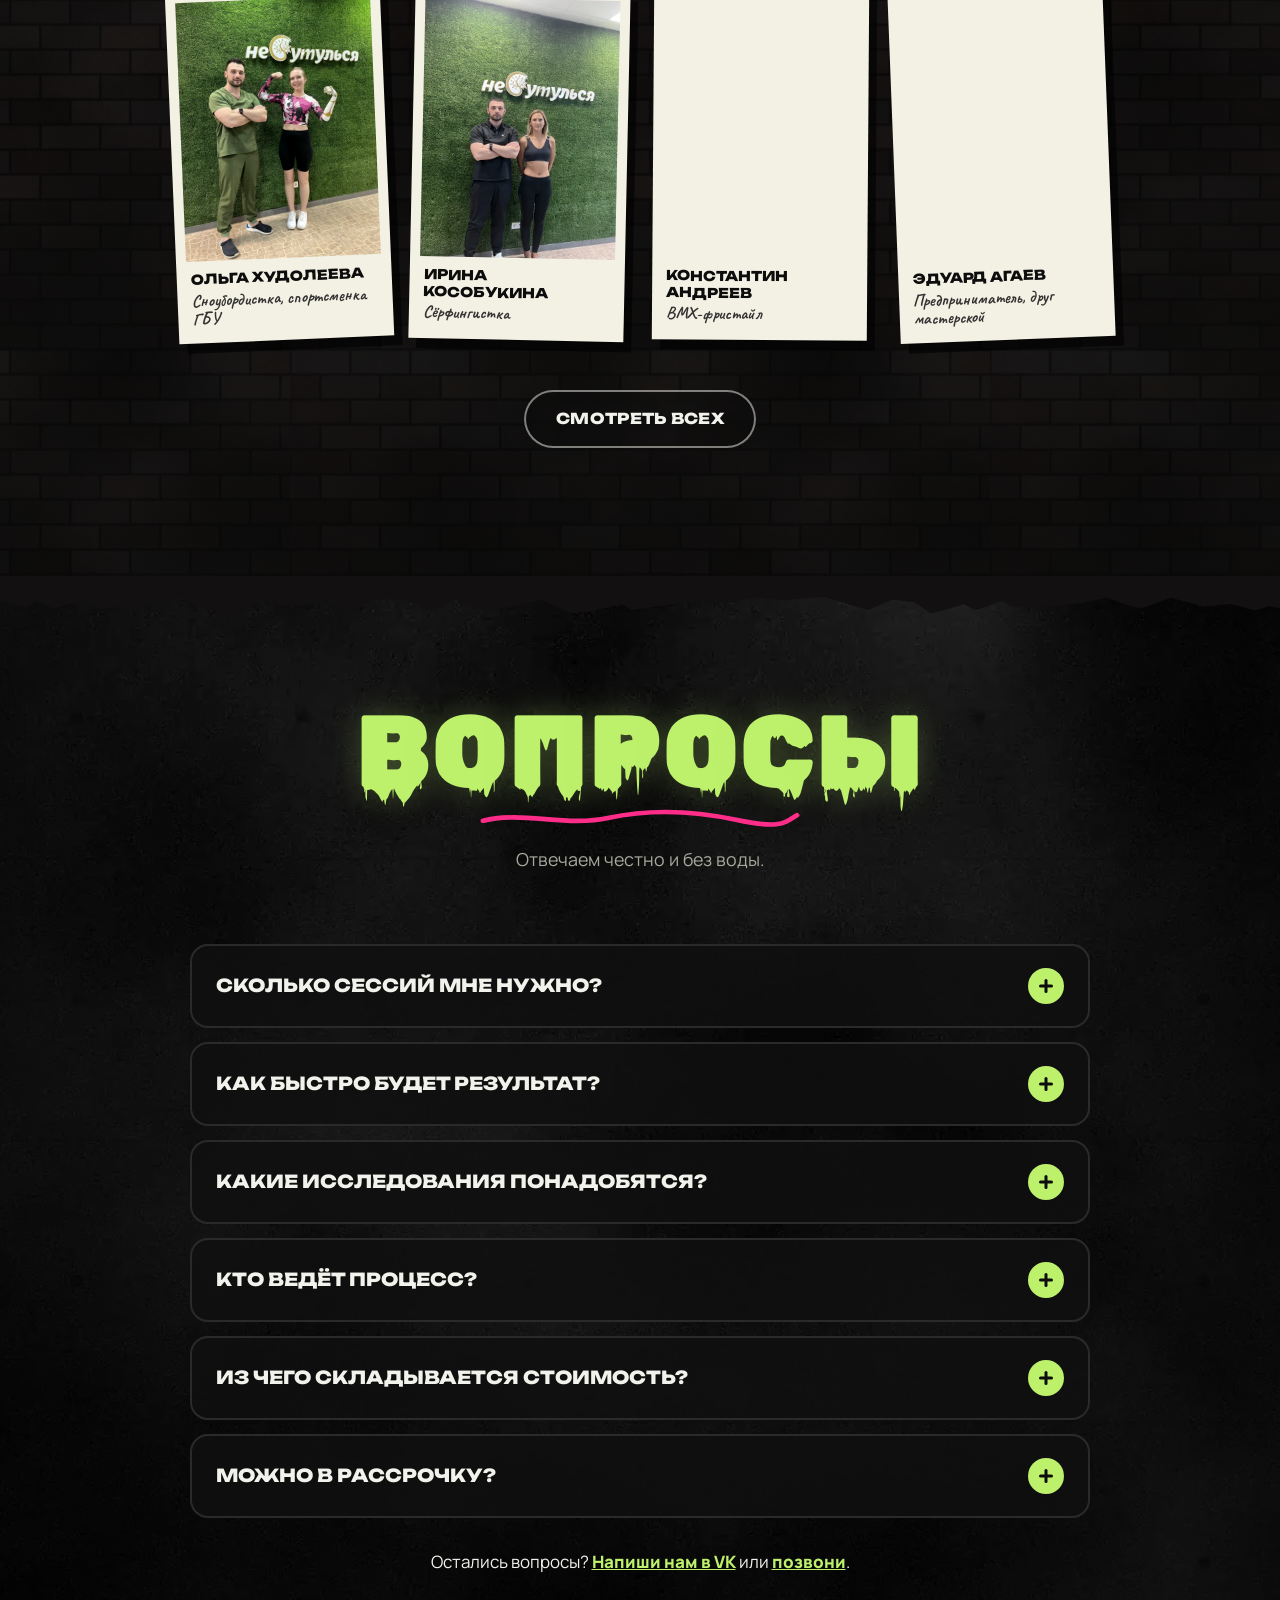
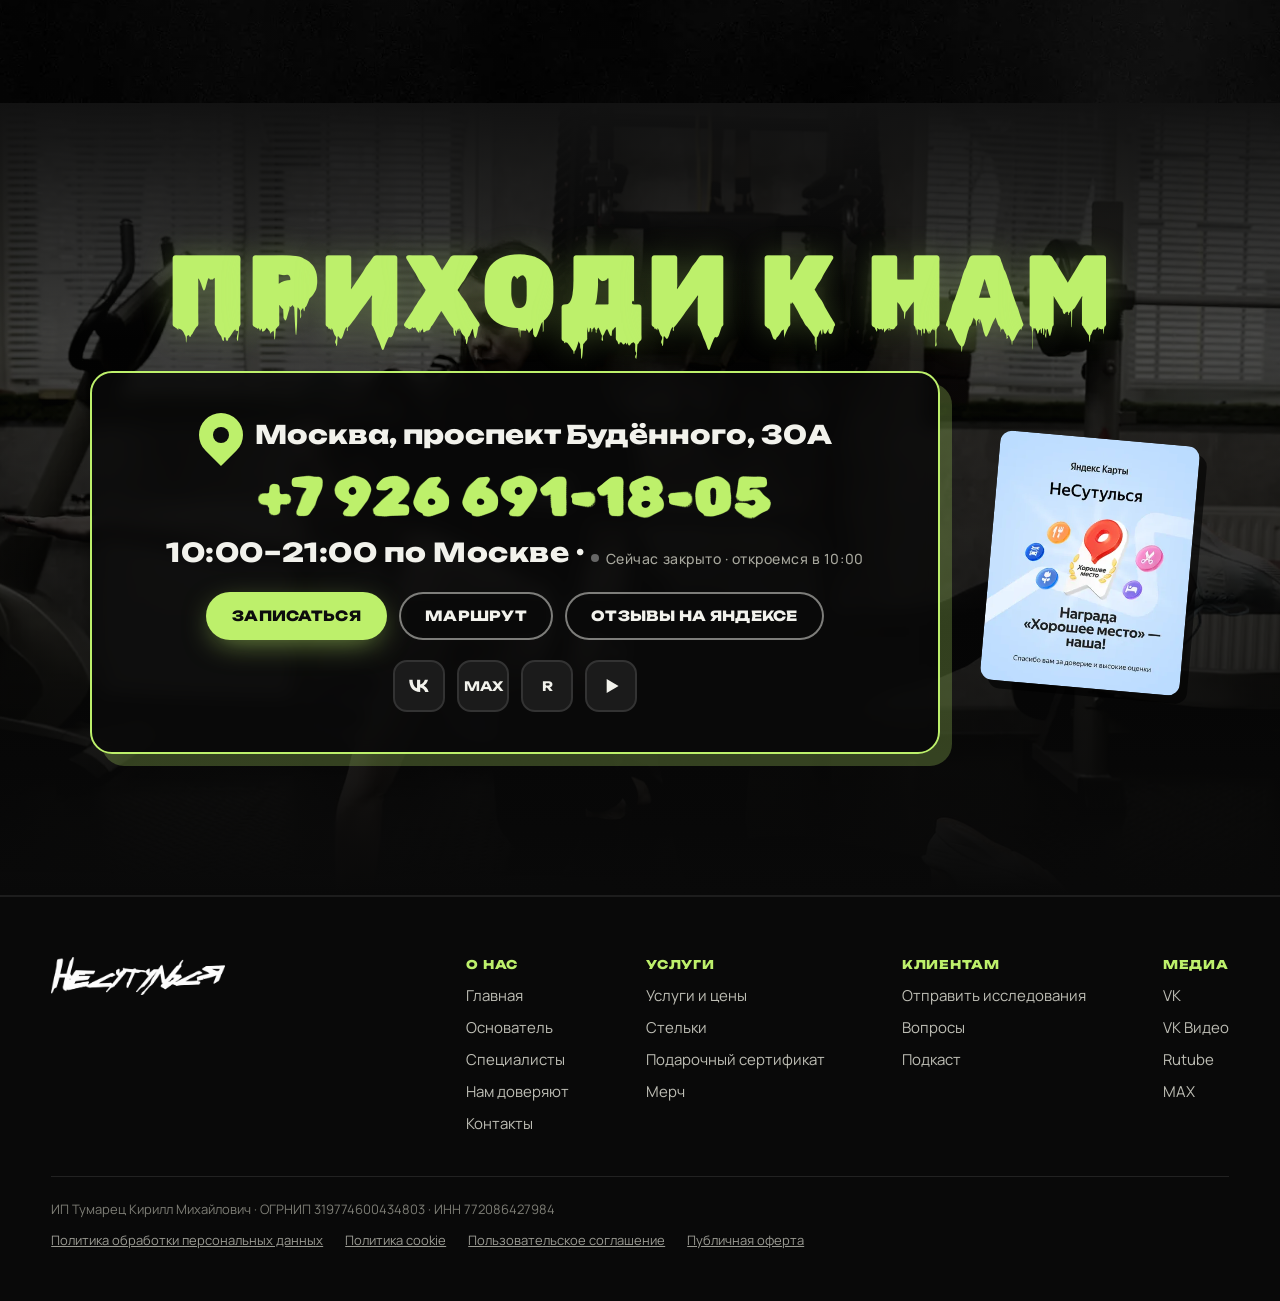
==== commit d0df2662: "Правки Кирилла v4: переносы, акцент, стрелка селекта, плашки услуг. По полному тексту скриншотов 1–1" ====
--- a/index.html
+++ b/index.html
@@ -25,7 +25,7 @@
 <link rel="preload" href="assets/fonts/spray.woff2" as="font" type="font/woff2" crossorigin>
 <link rel="preload" href="assets/fonts/unbounded.woff2" as="font" type="font/woff2" crossorigin>
 <link rel="preload" href="assets/fonts/manrope.woff2" as="font" type="font/woff2" crossorigin>
-<link rel="stylesheet" href="css/style.css?v=9">
+<link rel="stylesheet" href="css/style.css?v=10">
 <script type="application/ld+json">{"@context":"https://schema.org","@type":"MedicalBusiness","name":"НеСутулься","description":"Реабилитационная студия","telephone":"+7 926 691-18-05","address":{"@type":"PostalAddress","streetAddress":"проспект Будённого, 30А","addressLocality":"Москва","addressCountry":"RU"},"sameAs":["https://vk.com/nesutulsyamsk","https://rutube.ru/channel/27963576/"]}</script>
 </head>
 <body class="is-loading">
@@ -162,7 +162,7 @@
   <div class="sec-head "><h2 class="spray-title" data-text="КАК МЫ РАБОТАЕМ">КАК МЫ РАБОТАЕМ</h2><svg class="scrib" viewBox="0 0 300 24" preserveAspectRatio="none" aria-hidden="true"><path d="M3 15 C 40 4, 80 22, 120 12 S 200 4, 240 14 S 285 18, 297 9" pathLength="1"/></svg><p class="sec-sub reveal">Полный спектр услуг для восстановления подвижности — одним блоком.</p></div>
   <div class="steps-wrap">
     <svg class="spray-line" viewBox="0 0 40 1000" preserveAspectRatio="none" aria-hidden="true"><path id="sprayLine" d="M20 0 C 5 120, 35 240, 20 360 S 5 600, 20 720 S 35 900, 20 1000" pathLength="1"/></svg>
-    <ol class="steps"><li class="step reveal" style="--d:0ms"><div class="step__num" aria-hidden="true">01</div><div class="step__body"><h3>Оценка состояния</h3><p>Разбираемся в ситуации целиком и ищем истинную первопричину проблемы. Твой организм — единое целое, поэтому если берёмся — то основательно и всесторонне.</p></div></li><li class="step reveal" style="--d:80ms"><div class="step__num" aria-hidden="true">02</div><div class="step__body"><h3>Индивидуальный план</h3><p>Твой случай уникален. Составляем план работы, график посещений и домашнюю программу под твои особенности и реакции организма. Обязательны отчёты и обратная связь — и после сессий, и после домашки.</p></div></li><li class="step reveal" style="--d:160ms"><div class="step__num" aria-hidden="true">03</div><div class="step__body"><h3>Проработка тела</h3><p>Комбинируем работу на кушетке в кабинете и в тренажёрном зале: специалист прорабатывает мускулатуру и закрепляет результат с тобой в зале. Домашняя программа — важная часть результата.</p></div></li><li class="step reveal" style="--d:240ms"><div class="step__num" aria-hidden="true">04</div><div class="step__body"><h3>Удобный сервис</h3><p>Очно или онлайн — координаторы берут на себя всю организацию: график, напоминания, связь со специалистами. Твои специалисты отвечают на вопросы и каждый день разбирают твои отчёты.</p></div></li></ol>
+    <ol class="steps"><li class="step reveal" style="--d:0ms"><div class="step__num" aria-hidden="true">01</div><div class="step__body"><h3>Оценка состояния</h3><p>Разбираемся в ситуации целиком и ищем истинную первопричину проблемы. Твой организм — единое целое, поэтому если берёмся — то основательно и всесторонне.</p></div></li><li class="step reveal" style="--d:80ms"><div class="step__num" aria-hidden="true">02</div><div class="step__body"><h3>Индивидуальный план</h3><p>Твой случай уникален. Составляем план работы, график посещений и домашнюю программу под твои особенности и реакции организма. Обязательны отчёты и обратная связь — и после сессий, и после домашки.</p></div></li><li class="step reveal" style="--d:160ms"><div class="step__num" aria-hidden="true">03</div><div class="step__body"><h3>Проработка тела</h3><p>Комбинируем работу на кушетке в кабинете и в тренажёрном зале: специалист прорабатывает мускулатуру и закрепляет результат с тобой в зале. Домашняя программа&nbsp;— важная часть результата.</p></div></li><li class="step reveal" style="--d:240ms"><div class="step__num" aria-hidden="true">04</div><div class="step__body"><h3>Удобный сервис</h3><p>Очно или онлайн — координаторы берут на себя всю организацию: график, напоминания, связь со специалистами. Твои специалисты отвечают на вопросы и каждый день разбирают твои отчёты.</p></div></li></ol>
   </div>
   <div class="more-link"><a class="btn btn--lime btn--xl magnetic" href="shop/"><span>Все услуги и цены</span></a></div>
   <svg class="tear tear--b" viewBox="0 0 1440 60" preserveAspectRatio="none" aria-hidden="true"><path d="M0 60 L0 23.3 L33 8.2 L65 26.2 L85 12.0 L122 16.8 L134 10.5 L168 23.7 L200 27.0 L225 33.3 L246 22.4 L279 24.1 L313 23.0 L343 9.2 L360 15.5 L372 14.1 L385 15.2 L412 17.5 L433 13.4 L450 32.4 L478 23.8 L493 27.0 L508 17.9 L545 24.6 L571 25.8 L605 28.2 L621 8.8 L640 15.0 L656 32.5 L690 16.2 L719 18.3 L754 19.9 L772 14.4 L797 14.8 L824 31.3 L845 13.7 L883 21.2 L895 9.2 L909 24.3 L941 19.0 L953 17.9 L990 21.8 L1028 30.4 L1038 26.7 L1067 22.0 L1084 24.7 L1098 19.3 L1120 32.8 L1155 14.8 L1179 12.6 L1214 30.6 L1233 24.6 L1260 12.0 L1291 22.0 L1323 21.8 L1333 16.4 L1344 32.2 L1378 29.6 L1397 9.5 L1431 32.6 L1440 20.6 L1440 60 Z" fill="#bdf06b"/></svg>
@@ -209,7 +209,7 @@
 <!-- FOUNDER -->
 <section class="sec sec--concrete founder" id="founder">
   <svg class="tear " viewBox="0 0 1440 60" preserveAspectRatio="none" aria-hidden="true" style="transform:scaleY(-1)"><path d="M0 60 L0 33.9 L12 13.5 L29 32.3 L64 30.9 L84 12.1 L118 26.3 L145 33.7 L173 8.2 L206 15.8 L235 32.4 L248 11.0 L261 22.4 L279 23.7 L309 13.3 L337 14.9 L361 31.5 L394 10.4 L416 15.2 L426 28.0 L454 14.8 L485 22.3 L507 8.3 L519 31.0 L554 22.2 L588 23.1 L602 11.3 L620 31.4 L653 30.4 L688 13.5 L705 10.7 L737 31.0 L758 24.1 L772 32.2 L807 33.4 L839 30.9 L850 27.2 L869 32.2 L902 30.5 L934 14.9 L967 10.8 L1001 30.3 L1017 29.2 L1040 15.9 L1072 13.9 L1083 13.0 L1102 30.5 L1139 15.3 L1167 18.4 L1205 21.9 L1241 11.0 L1278 12.6 L1315 14.9 L1328 19.3 L1359 16.2 L1386 21.3 L1406 23.0 L1423 26.4 L1433 32.1 L1440 26.7 L1440 60 Z" fill="#bdf06b"/></svg>
-  <div class="sec-head "><h2 class="spray-title glitch" data-text="КИРИЛЛ ТУМАРЕЦ">КИРИЛЛ ТУМАРЕЦ</h2><svg class="scrib" viewBox="0 0 300 24" preserveAspectRatio="none" aria-hidden="true"><path d="M3 15 C 40 4, 80 22, 120 12 S 200 4, 240 14 S 285 18, 297 9" pathLength="1"/></svg><p class="sec-sub reveal">Основатель проекта «НеСутулься» · ведущий реабилитолог</p></div>
+  <div class="sec-head "><h2 class="spray-title glitch" data-text="КИРИЛЛ ТУМАРЕЦ">КИРИЛЛ ТУМАРЕЦ</h2><svg class="scrib" viewBox="0 0 300 24" preserveAspectRatio="none" aria-hidden="true"><path d="M3 15 C 40 4, 80 22, 120 12 S 200 4, 240 14 S 285 18, 297 9" pathLength="1"/></svg><p class="sec-sub reveal">Основатель проекта «НеСутулься»&nbsp;· <span class="nowrap">ведущий реабилитолог</span></p></div>
   <div class="founder__grid">
     <div class="founder__left">
       <div class="founder__ava tilt reveal"><img src="assets/img/team/tumarec.webp" alt="Кирилл Тумарец, иллюстрация" width="420" height="420" loading="lazy" decoding="async"><span class="founder__badge">ведущий<br>реабилитолог</span></div>
@@ -231,8 +231,8 @@
       <h3 class="h3-tag reveal">Путь</h3>
       <ol class="path"><li class="reveal" style="--d:0ms"><b>Фитнес</b><span>Начинал персональным тренером — в залах и онлайн. Сначала это было личное увлечение.</span></li><li class="reveal" style="--d:90ms"><b>Реанимация</b><span>Бесценный опыт: каждый день — борьба за жизнь и стабилизацию состояния здесь и сейчас.</span></li><li class="reveal" style="--d:180ms"><b>Медобеспечение МВД</b><span>Медицина с другой стороны — полное погружение в исследования (МРТ, КТ, рентген).</span></li><li class="reveal" style="--d:270ms"><b>Реабилитация</b><span>Работа по второму профильному образованию — реабилитолог. Плюс постоянное повышение квалификации: выезды и государственные курсы.</span></li><li class="reveal" style="--d:360ms"><b>2018 · «НеСутулься»</b><span>Свой опыт, подходы реабилитационных центров и протоколы восстановления разных клиник и стран — в одну концепцию.</span></li></ol>
       <div class="manifest reveal">
-        <p>Везде не хватало индивидуальности и полного, комплексного погружения в проблему — одним блоком. Отсюда принцип: минимум дополнительных продаж (продление — только в особых случаях после операций), а в стоимость входит работа со <b class="accent-all">всем</b> опорно-двигательным аппаратом.</p>
-        <p>Специалист делает работу от и до — не думая, что «это уже другой блок». Цель — показать, что комплексный подход и профессиональный уровень есть и в России.</p>
+        <p>Везде не хватало индивидуальности и полного, комплексного погружения в проблему — одним блоком. Отсюда принцип: минимум дополнительных продаж (продление — только в особых случаях после операций), а в стоимость входит <b class="accent-all">работа со всем опорно-двигательным аппаратом</b>.</p>
+        <p>Специалист делает работу от и до — не&nbsp;думая, что «это уже другой блок». Цель — показать, что комплексный подход и профессиональный уровень есть и в России.</p>
       </div>
     </div>
   </div>
@@ -289,7 +289,7 @@
 
 <!-- FRIENDS -->
 <section class="sec sec--brick friends" id="friends">
-  <div class="sec-head "><h2 class="spray-title" data-text="НАМ ДОВЕРЯЮТ">НАМ ДОВЕРЯЮТ</h2><svg class="scrib" viewBox="0 0 300 24" preserveAspectRatio="none" aria-hidden="true"><path d="M3 15 C 40 4, 80 22, 120 12 S 200 4, 240 14 S 285 18, 297 9" pathLength="1"/></svg><p class="sec-sub reveal">Спортсмены, артисты и друзья мастерской — на нашей стене.</p></div>
+  <div class="sec-head "><h2 class="spray-title" data-text="НАМ ДОВЕРЯЮТ">НАМ ДОВЕРЯЮТ</h2><svg class="scrib" viewBox="0 0 300 24" preserveAspectRatio="none" aria-hidden="true"><path d="M3 15 C 40 4, 80 22, 120 12 S 200 4, 240 14 S 285 18, 297 9" pathLength="1"/></svg><p class="sec-sub reveal">Спортсмены, артисты и друзья мастерской — на&nbsp;нашей&nbsp;стене.</p></div>
   <div class="wall" id="wall"><figure class="poster reveal" style="--r:-2.2deg;--d:0ms">
   <img src="assets/img/friends/felikidi.webp" alt="Георгий Феликиди в мастерской «НеСутулься»" width="480" height="640" loading="lazy" decoding="async">
   <figcaption><b>Георгий Феликиди</b><span>Многократный призёр российских соревнований по сёрфингу, участник ISA World Surfing Games</span></figcaption>
--- a/css/style.css
+++ b/css/style.css
@@ -598,7 +598,8 @@
 .cert__img{width:min(260px,60vw);rotate:-4deg;box-shadow:0 0 0 3px #0d0d0d,10px 12px 0 rgba(0,0,0,.6);border-radius:14px;overflow:hidden}
 .cert h2{font:400 clamp(34px,4.6vw,64px)/1 WetPaint,sans-serif;color:var(--lime);margin:0 0 14px}
 .cert p{margin:0 0 12px;font-size:17px;color:#d8d8cf}
-.field select,.field textarea{width:100%;min-height:56px;border-radius:14px;border:2px solid #2d2d2d;background:#161616;color:var(--ink);font:600 16px Manrope,sans-serif;padding:0 18px;appearance:none;-webkit-appearance:none;background-image:linear-gradient(45deg,transparent 50%,var(--lime) 50%),linear-gradient(135deg,var(--lime) 50%,transparent 50%);background-position:calc(100% - 22px) 50%,calc(100% - 16px) 50%;background-size:6px 6px;background-repeat:no-repeat}
+.field select,.field textarea{width:100%;min-height:56px;border-radius:14px;border:2px solid #2d2d2d;background:#161616;color:var(--ink);font:600 16px Manrope,sans-serif;padding:0 18px;appearance:none;-webkit-appearance:none}
+.field select{padding-right:48px;background-color:#161616;background-image:url("data:image/svg+xml,%3Csvg xmlns='http://www.w3.org/2000/svg' viewBox='0 0 16 10'%3E%3Cpath d='M1.5 1.5 L8 8 L14.5 1.5' fill='none' stroke='%23bdf06b' stroke-width='2.2' stroke-linecap='round' stroke-linejoin='round'/%3E%3C/svg%3E");background-position:right 16px center;background-size:16px 10px;background-repeat:no-repeat}
 .field select:focus{outline:0;border-color:var(--lime);box-shadow:0 0 0 4px rgba(189,240,107,.18)}
 .agree[hidden]{display:none}
 .zapis--page{padding-top:clamp(80px,9vw,130px)}
@@ -749,7 +750,7 @@
 .zapis .spray-title--long{font-size:clamp(40px,5vw,80px)}
 @media (max-width:980px){.bens{grid-template-columns:repeat(2,minmax(0,1fr))}}
 @media (max-width:760px){
-  .ben{font-size:11.5px;padding:14px 8px;hyphens:auto;overflow-wrap:anywhere}
+  .ben{font-size:11.5px;padding:14px 8px;hyphens:none;-webkit-hyphens:none;overflow-wrap:normal;word-break:normal}
   .zapis .spray-title--long{font-size:clamp(28px,8.4vw,48px)}
 }
 .prose tr.grp td:last-child{text-align:left}
@@ -777,7 +778,8 @@
   81%{opacity:.92}
 }
 html{scroll-padding-top:calc(var(--hdr) + 16px)}
-#zapis,.sec,.phero,.contacts,.svc-group{scroll-margin-top:calc(var(--hdr) + 16px)}
+#zapis,.sec,.phero,.contacts{scroll-margin-top:calc(var(--hdr) + 16px)}
+.svc-group,.cert{scroll-margin-top:calc(var(--hdr) + 96px)}
 .ctape{letter-spacing:.08em}
 .sec-sub{font-weight:400}
 .hero__h1{font-weight:800}
@@ -819,3 +821,23 @@
 /* заголовок блока записи читаем и до анимации заливки */
 .zapis .spray-title--dark{color:var(--lime);text-shadow:0 0 24px rgba(189,240,107,.3)}
 .zapis.in .spray-title--dark{color:#0d0d0d;text-shadow:none;transition:color .45s ease .9s,text-shadow .45s ease .9s}
+
+/* ===== kirill-pravki-v4 ===== */
+.nowrap{white-space:nowrap}
+.zapis .spray-title{line-height:1.18;margin:0 0 28px}
+.zapis__notes p,.zapis__notes b{font-size:17px}
+.checks{font-size:17px}
+.cert p,.cert p b{font-size:17px}
+.founder .sec-sub{text-wrap:balance}
+.phero__cta{justify-content:center}
+@media (max-width:760px){
+  .phero__cta{flex-direction:column;align-items:center}
+  .phero__cta .btn{flex:0 1 auto;width:auto;max-width:100%;text-align:center;padding-left:28px;padding-right:28px}
+  .ftr__nav{display:grid;grid-template-columns:1fr 1fr;gap:28px 24px;width:100%}
+  .ftr__nav div{gap:10px}
+  .ftr__nav a{line-height:1.35;min-height:1.35em;display:flex;align-items:center;white-space:nowrap;font-size:13px}
+  .chips{margin-bottom:64px}
+}
+@media (max-width:760px){
+  .zapis .spray-title{margin-bottom:24px}
+}
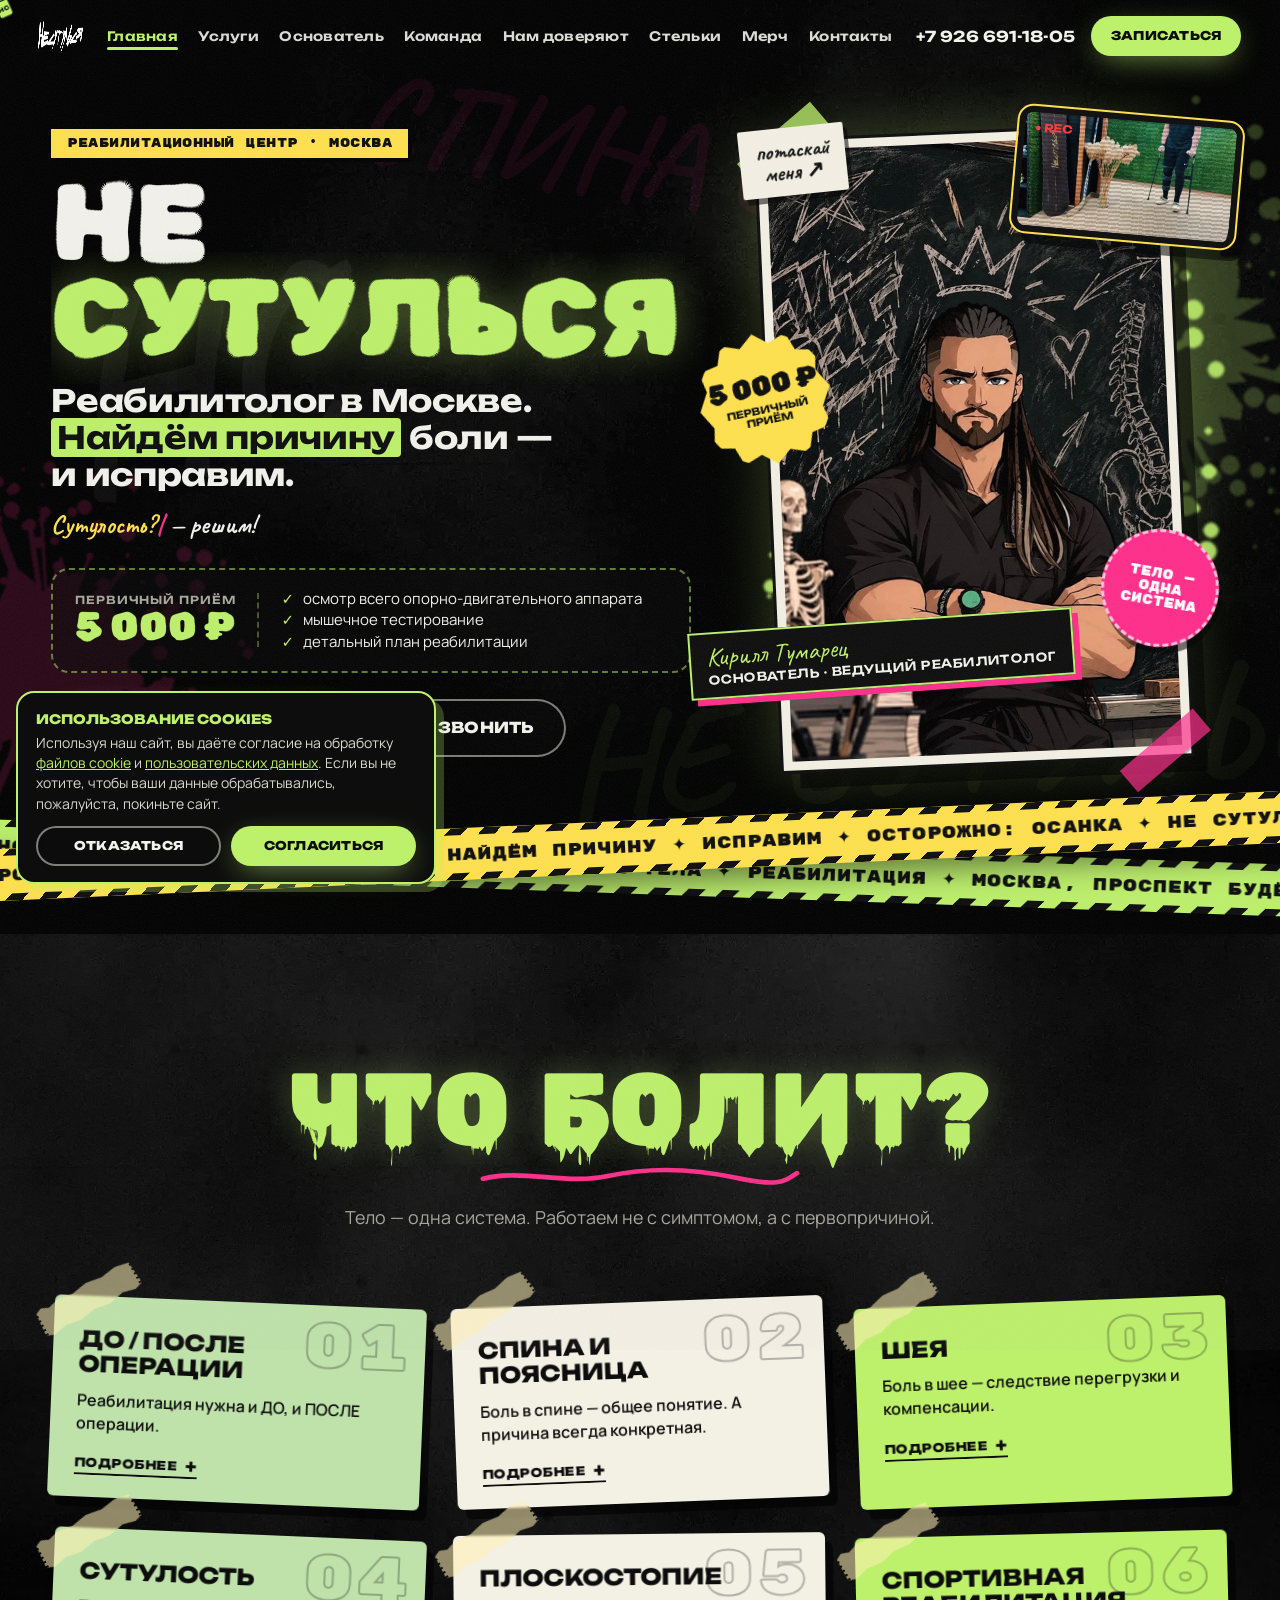
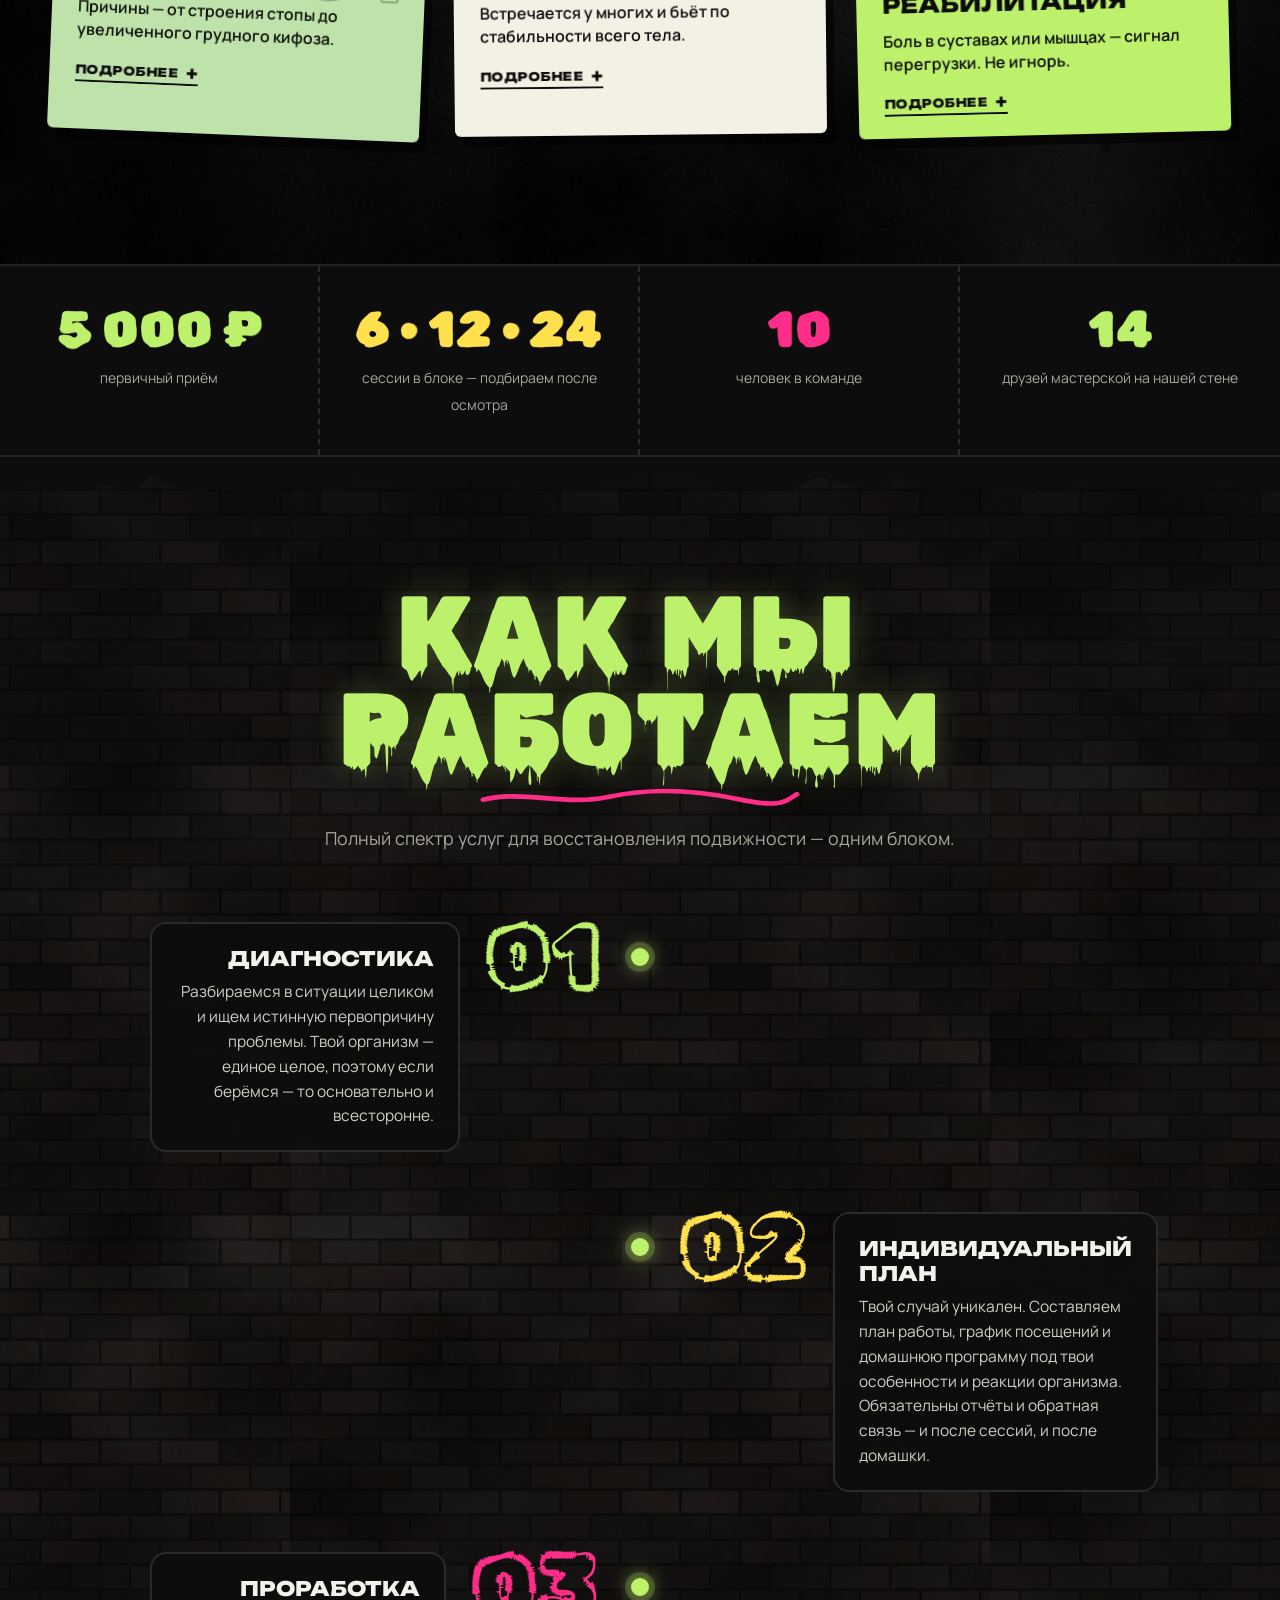
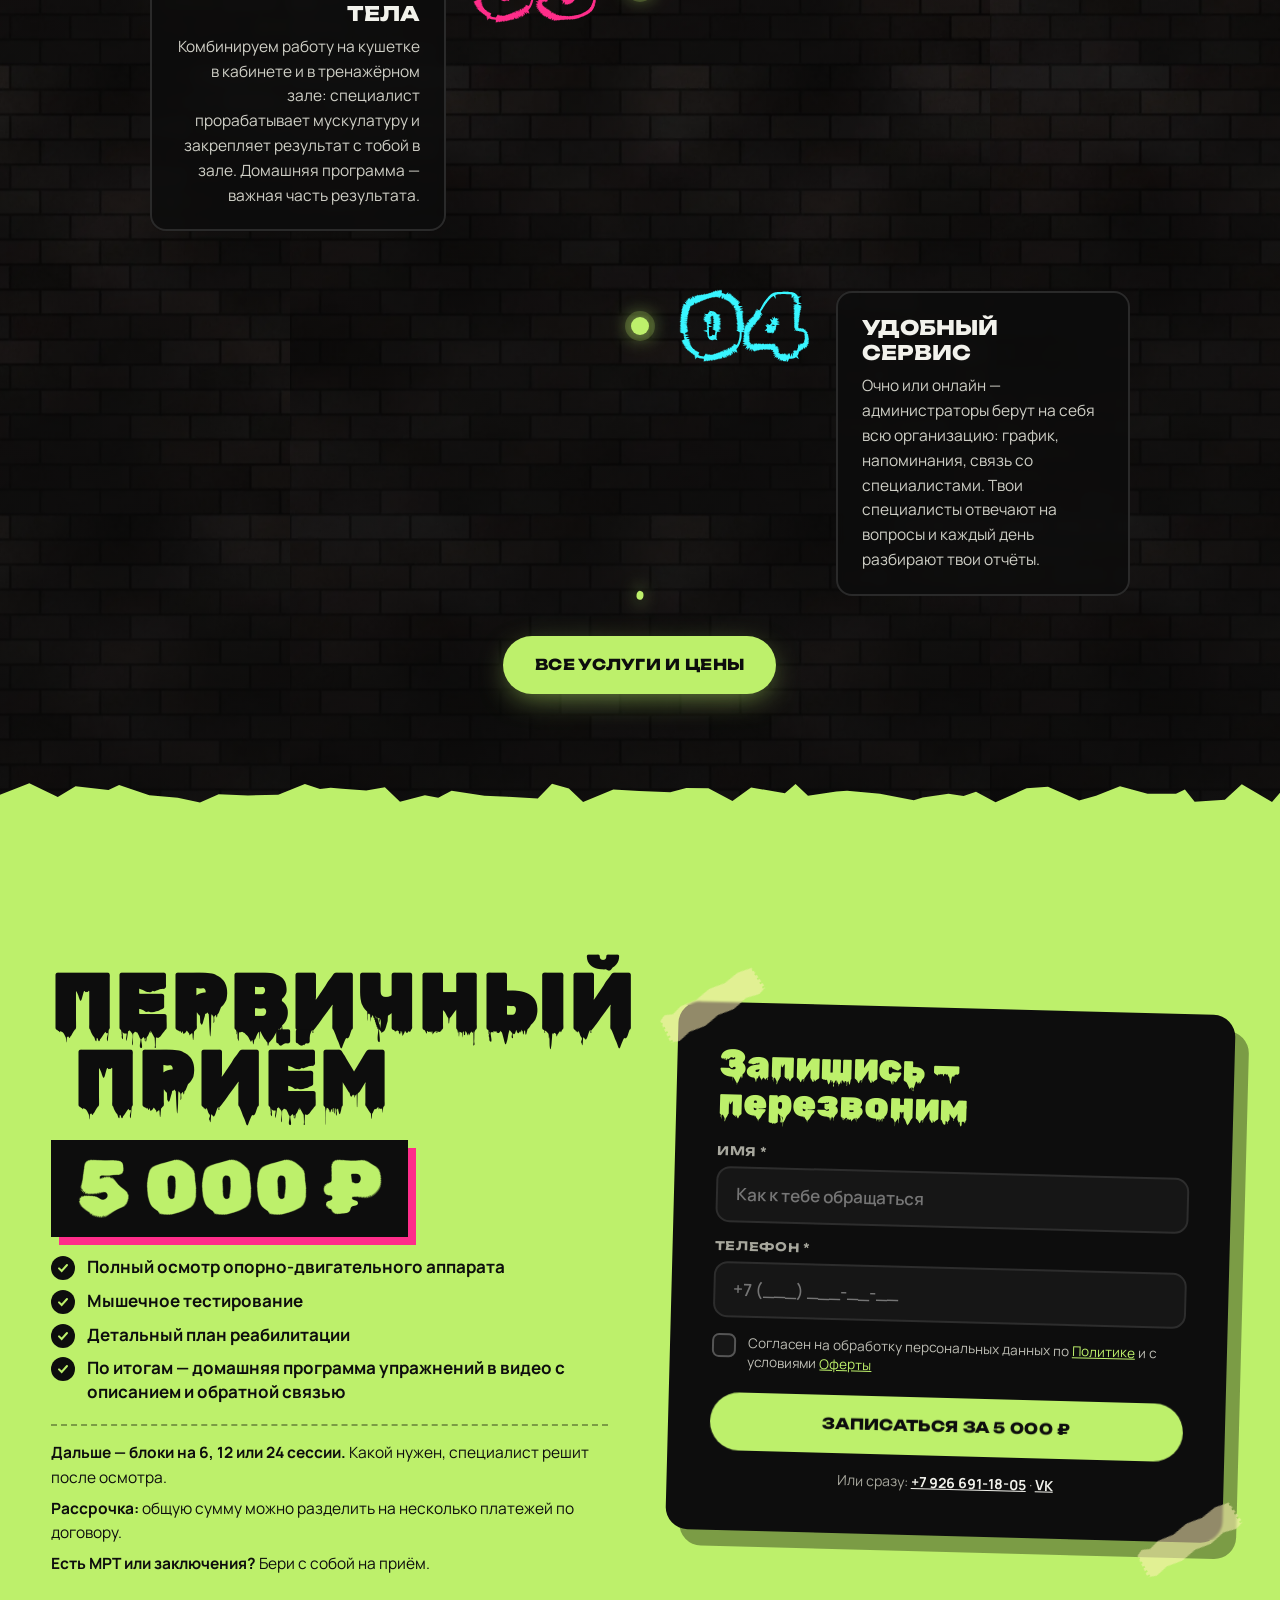
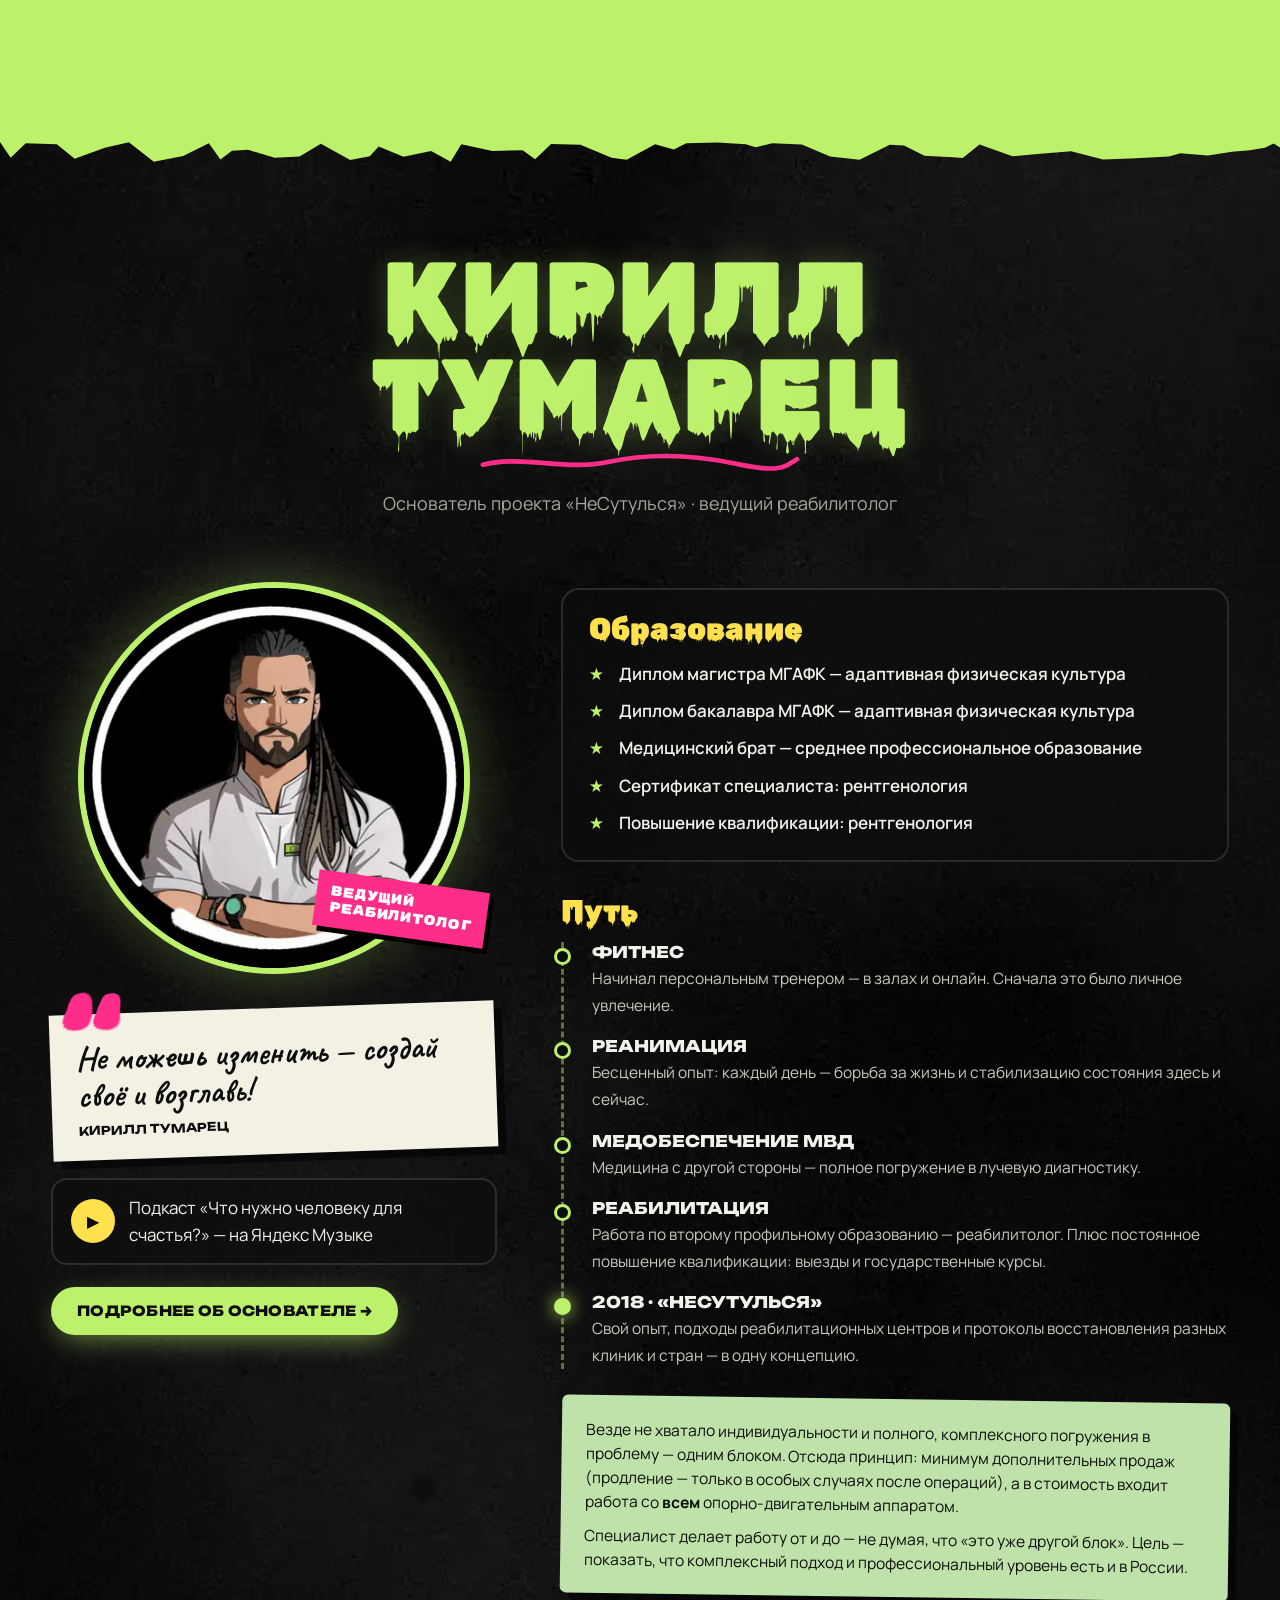
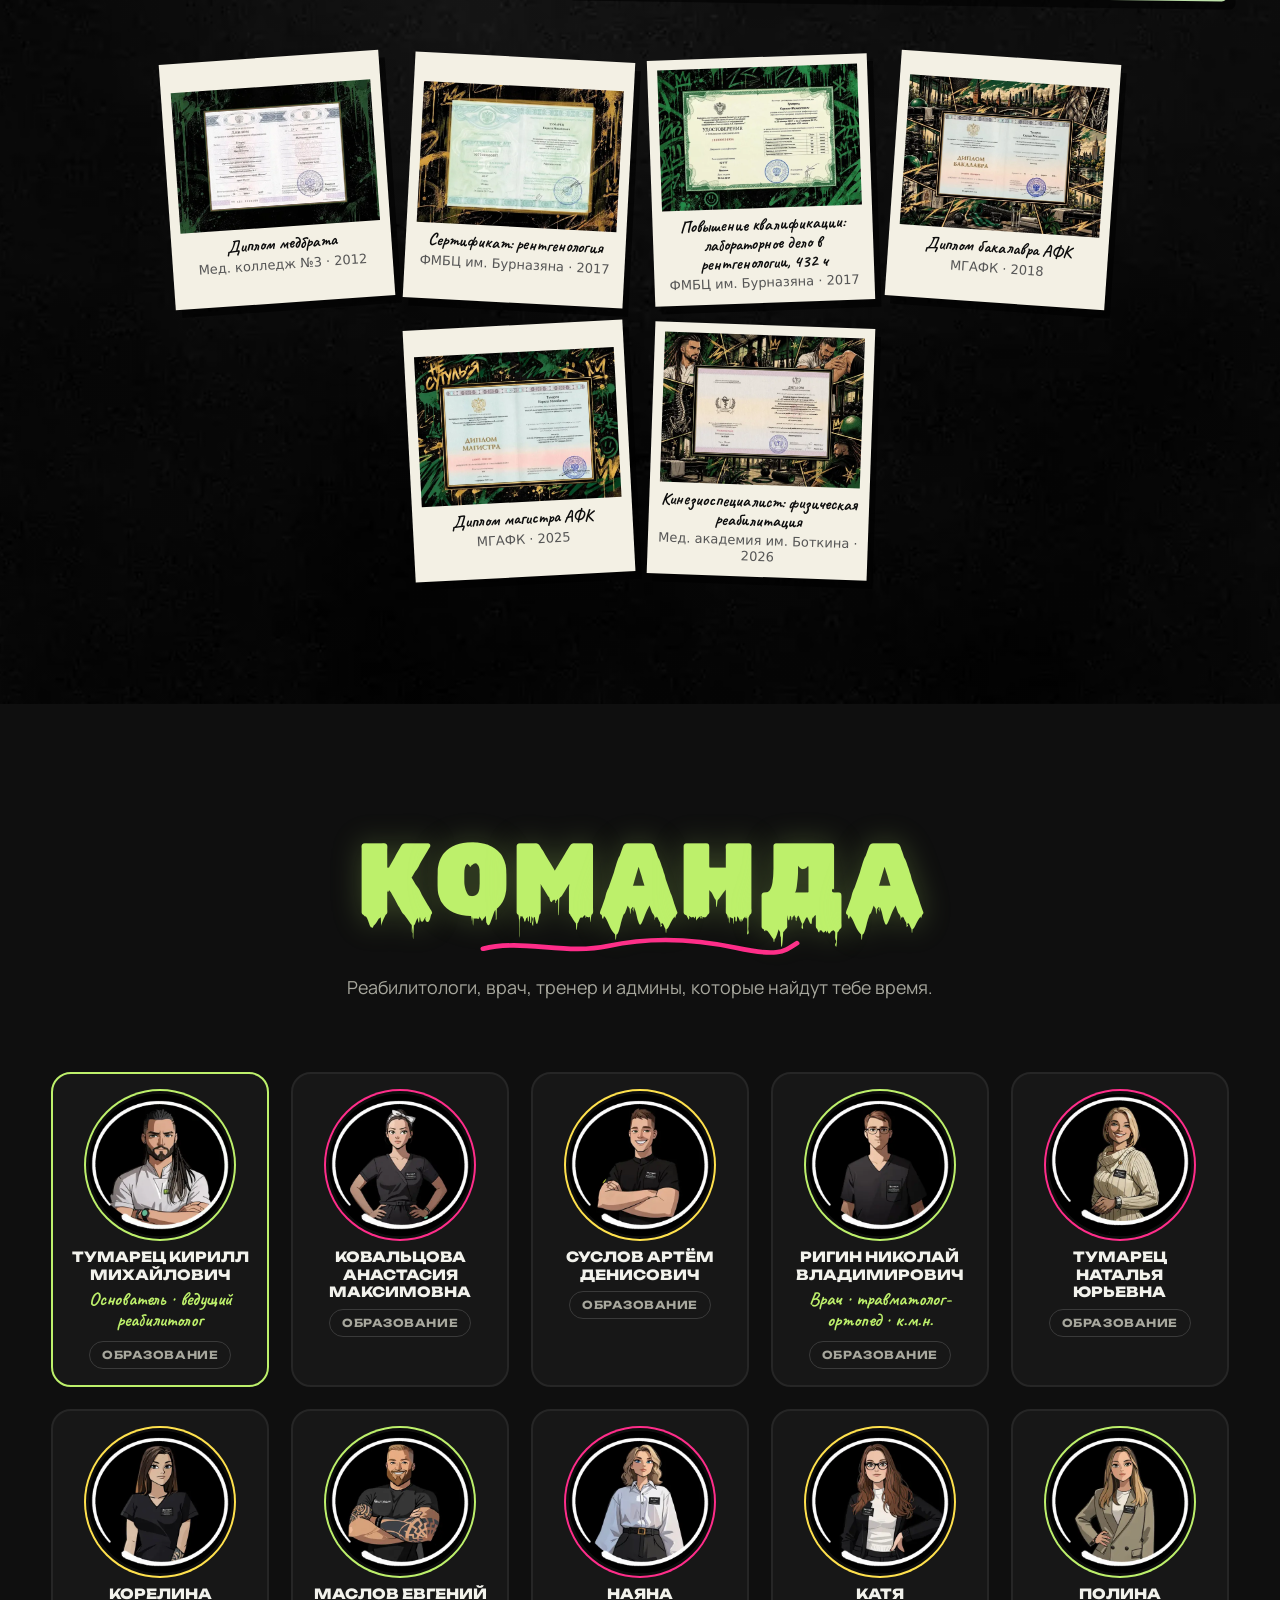
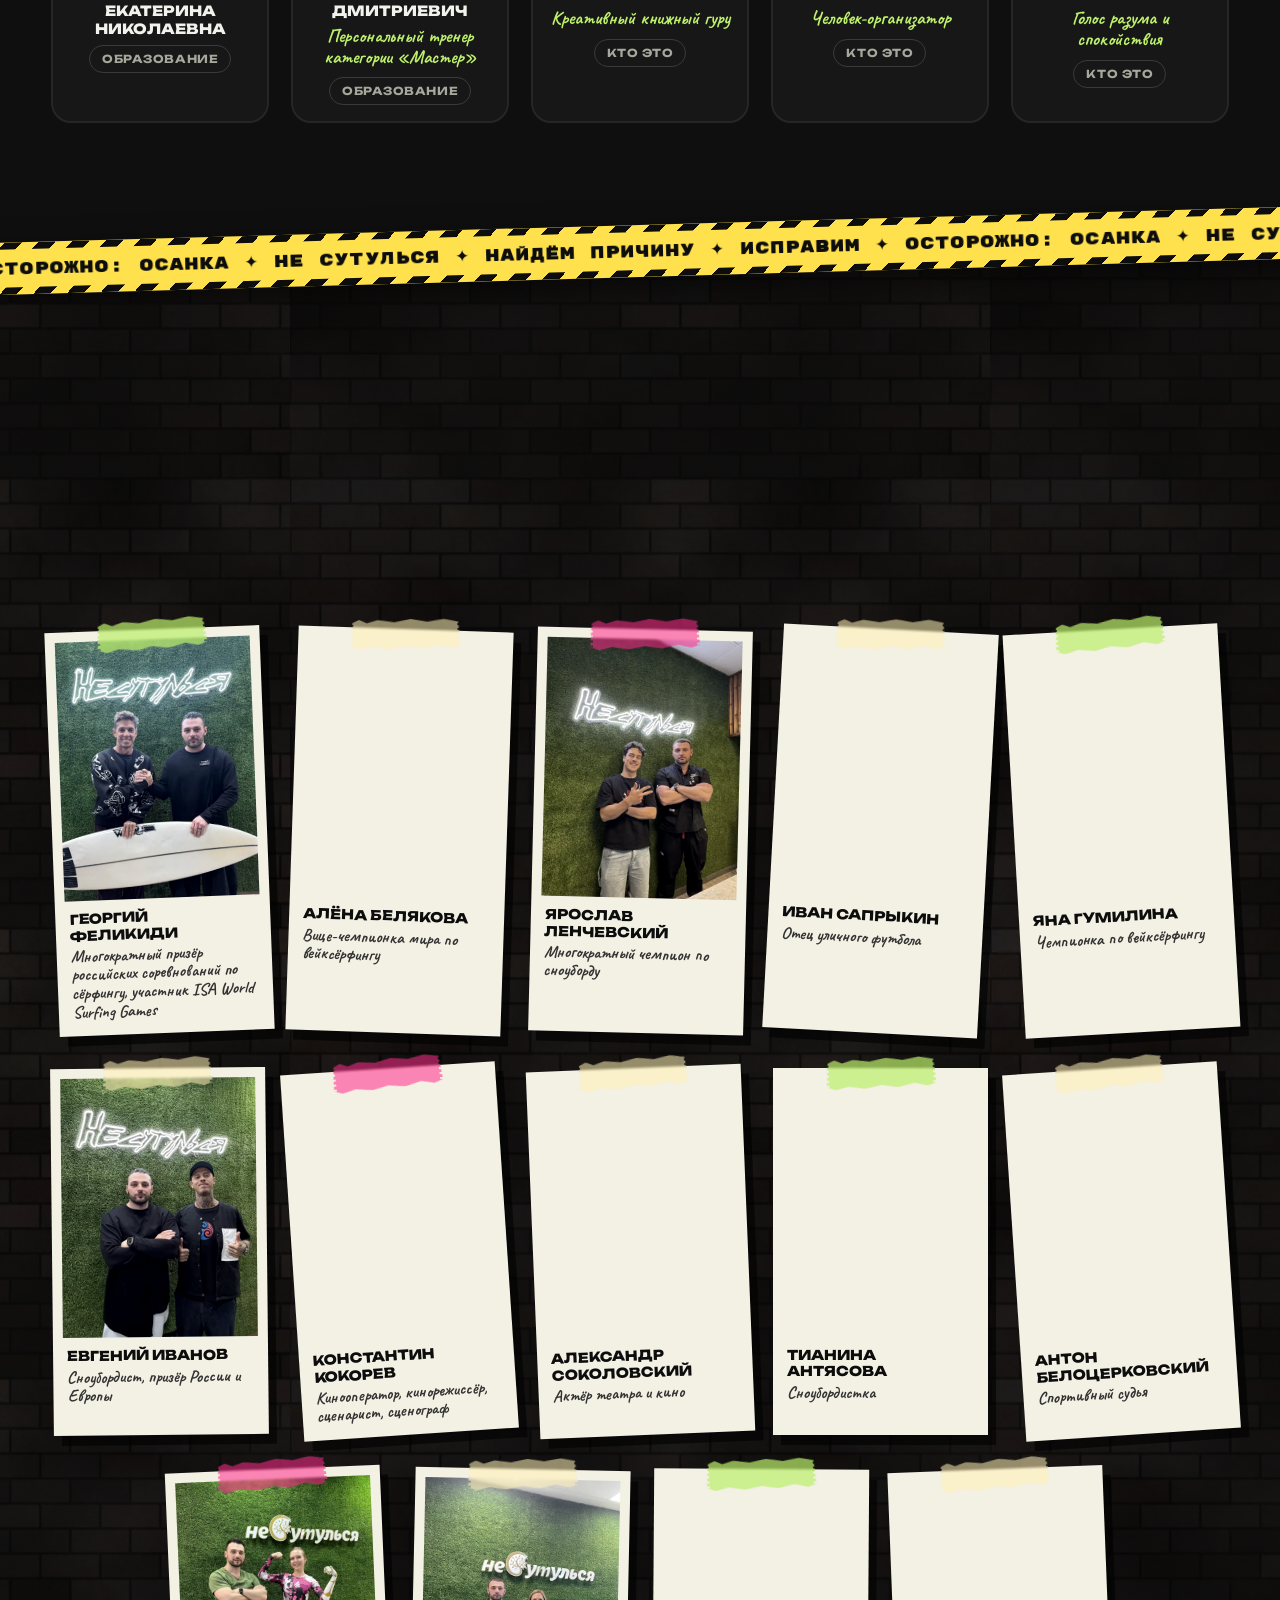
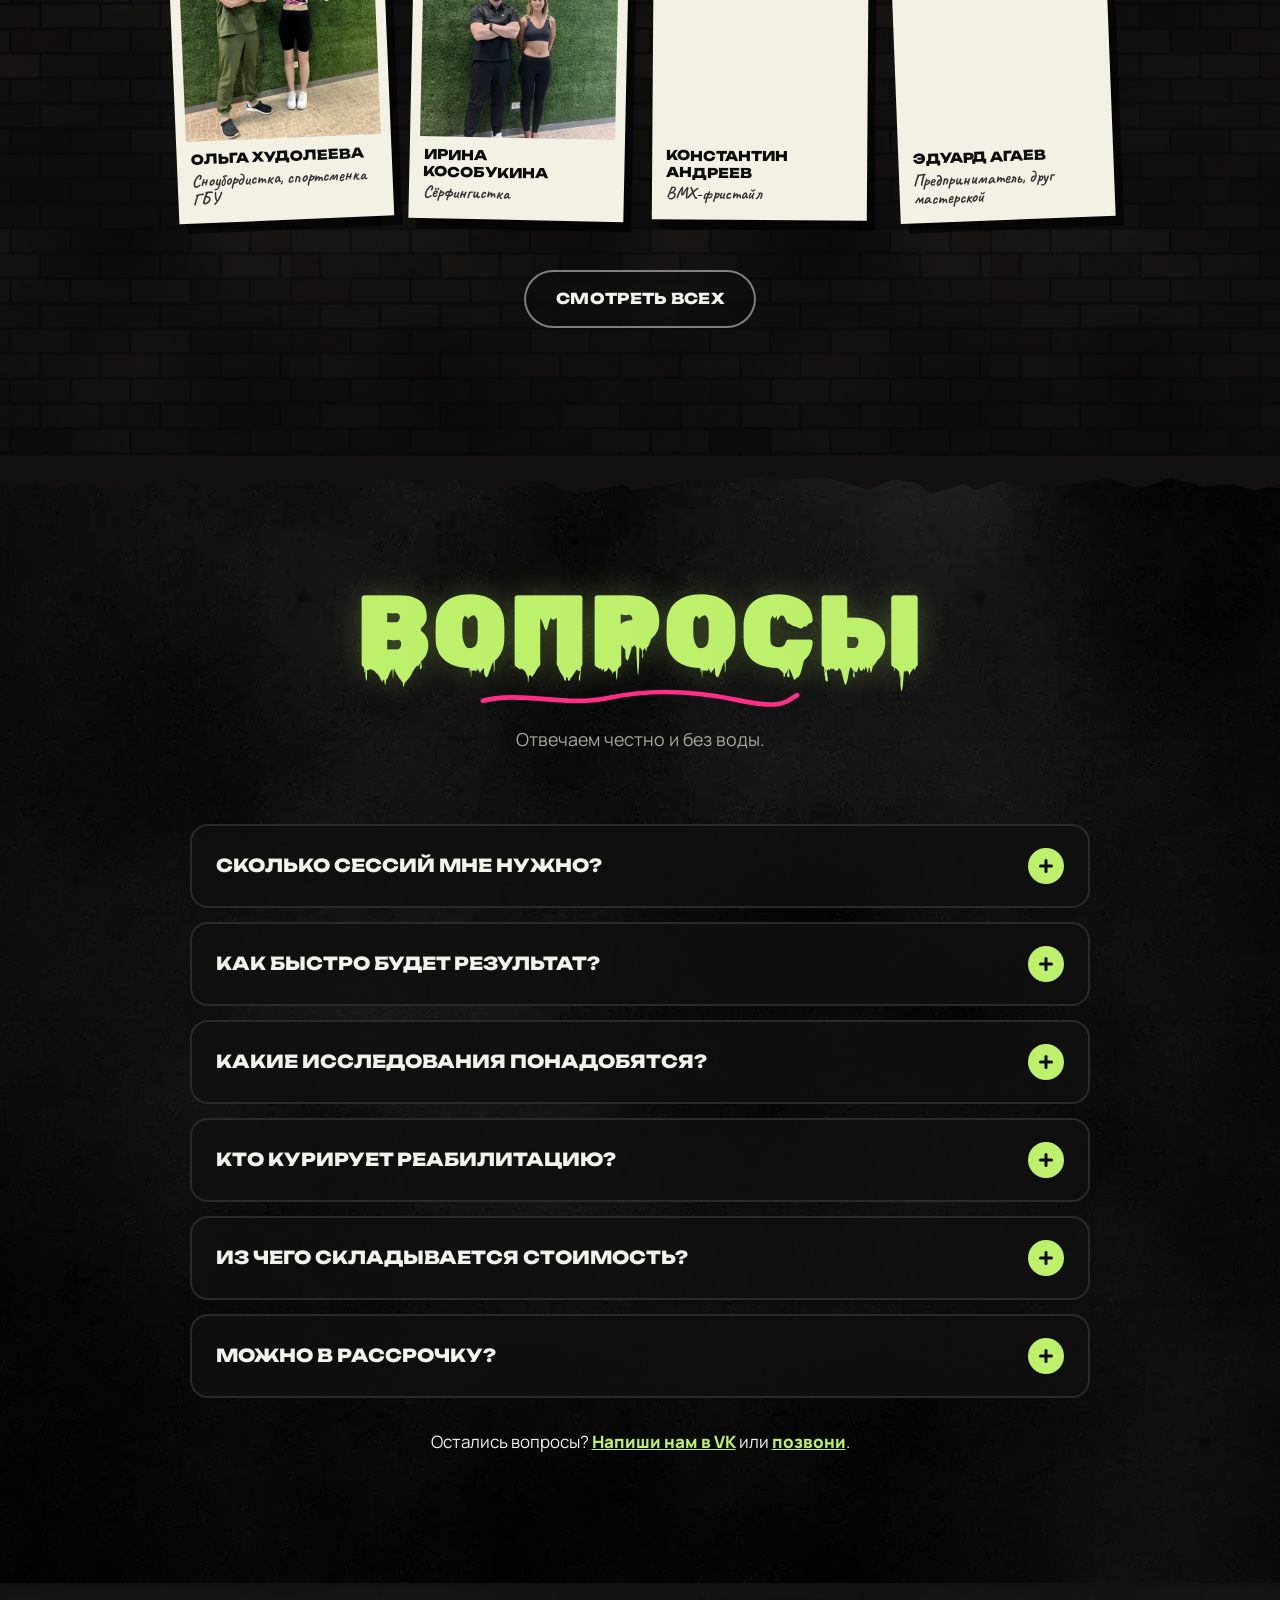
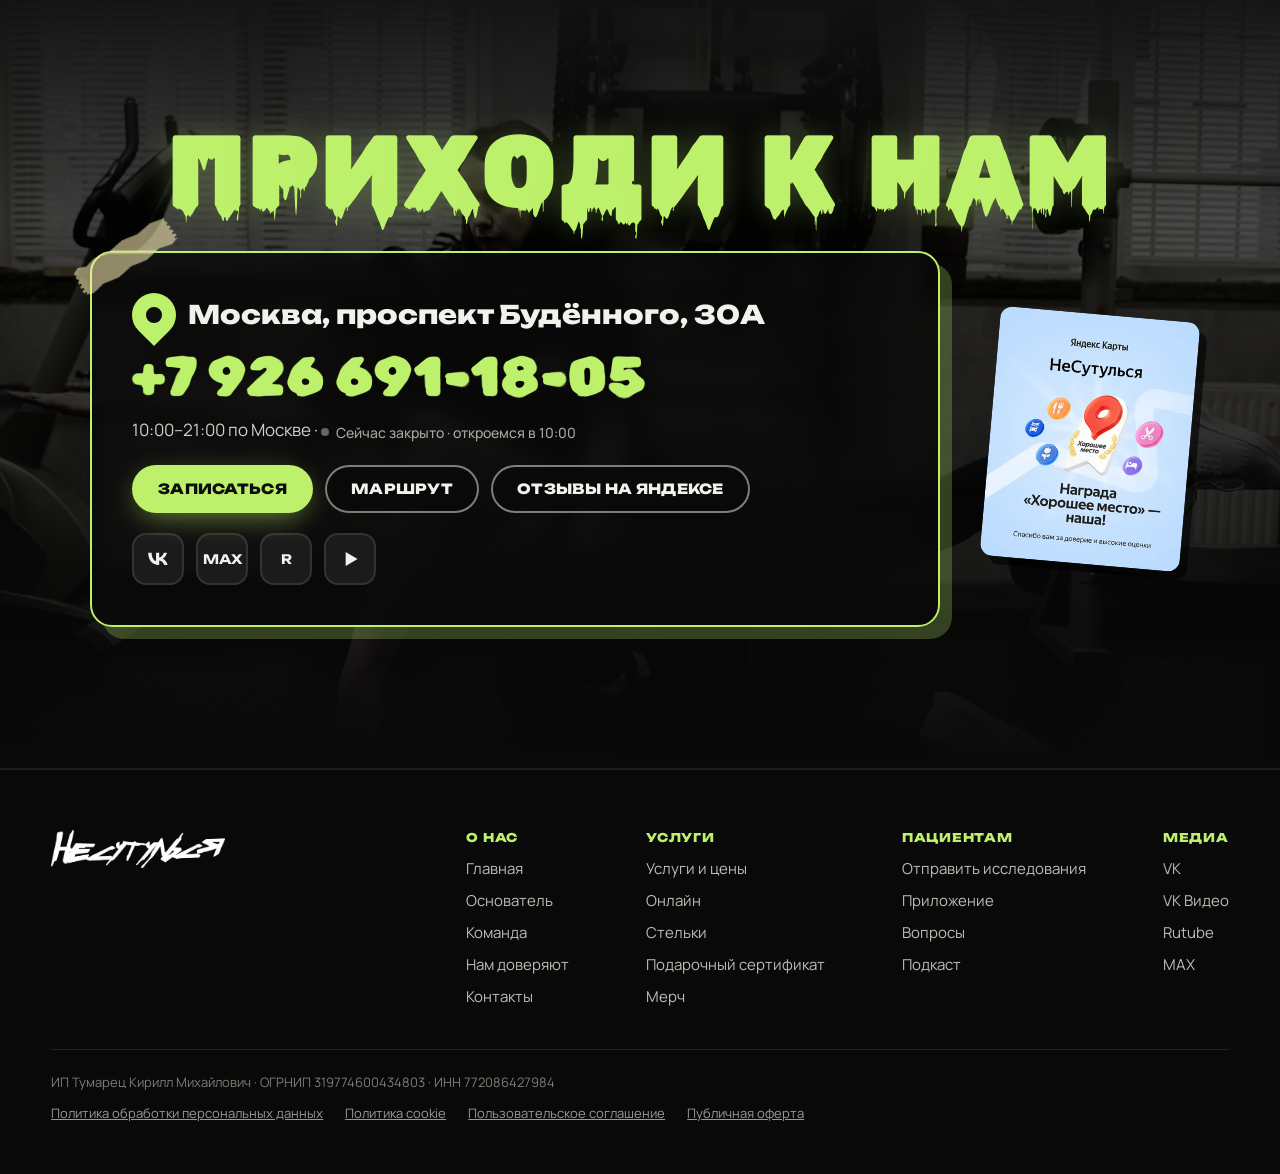
==== commit f81dab7c: "Revert "Правки Кирилла по сайту: студия в шапке, тексты и вёрстка, новая иконка." This reverts commi" ====
--- a/index.html
+++ b/index.html
@@ -4,7 +4,7 @@
 <meta charset="utf-8">
 <meta name="viewport" content="width=device-width, initial-scale=1, viewport-fit=cover">
 <title>«НеСутулься» — реабилитация в Москве: боли в спине и шее, сутулость, после операций</title>
-<meta name="description" content="Реабилитационная студия «НеСутулься» Кирилла Тумарца в Москве. Ищем причину боли в спине, шее, сутулости и плоскостопия, реабилитация до и после операций и спортивная. Первичный приём — 5&nbsp;000&nbsp;₽.">
+<meta name="description" content="Реабилитационный центр «НеСутулься» Кирилла Тумарца в Москве. Ищем причину боли в спине, шее, сутулости и плоскостопия, реабилитация до и после операций и спортивная. Первичный приём — 5&nbsp;000&nbsp;₽.">
 <meta name="theme-color" content="#0d0d0d">
 <link rel="canonical" href="https://usupovsdadm-dotcom.github.io/nesutulsya/">
 <meta property="og:type" content="website">
@@ -17,16 +17,14 @@
 <meta property="og:image:width" content="1200">
 <meta property="og:image:height" content="630">
 <meta name="twitter:card" content="summary_large_image">
-<link rel="icon" href="assets/favicon.ico?v=2" sizes="any">
-<link rel="icon" type="image/png" sizes="32x32" href="assets/favicon-32.png?v=2">
-<link rel="icon" type="image/png" sizes="192x192" href="assets/icon-192.png?v=2">
-<link rel="icon" type="image/png" sizes="512x512" href="assets/icon-512.png?v=2">
-<link rel="apple-touch-icon" href="assets/apple-touch-icon.png?v=2">
+<link rel="icon" href="assets/favicon.ico" sizes="any">
+<link rel="icon" type="image/png" sizes="32x32" href="assets/favicon-32.png">
+<link rel="apple-touch-icon" href="assets/apple-touch-icon.png">
 <link rel="preload" href="assets/fonts/spray.woff2" as="font" type="font/woff2" crossorigin>
 <link rel="preload" href="assets/fonts/unbounded.woff2" as="font" type="font/woff2" crossorigin>
 <link rel="preload" href="assets/fonts/manrope.woff2" as="font" type="font/woff2" crossorigin>
-<link rel="stylesheet" href="css/style.css?v=10">
-<script type="application/ld+json">{"@context":"https://schema.org","@type":"MedicalBusiness","name":"НеСутулься","description":"Реабилитационная студия","telephone":"+7 926 691-18-05","address":{"@type":"PostalAddress","streetAddress":"проспект Будённого, 30А","addressLocality":"Москва","addressCountry":"RU"},"sameAs":["https://vk.com/nesutulsyamsk","https://rutube.ru/channel/27963576/"]}</script>
+<link rel="stylesheet" href="css/style.css?v=7">
+<script type="application/ld+json">{"@context":"https://schema.org","@type":"MedicalBusiness","name":"НеСутулься","description":"Реабилитационный центр","telephone":"+7 926 691-18-05","address":{"@type":"PostalAddress","streetAddress":"проспект Будённого, 30А","addressLocality":"Москва","addressCountry":"RU"},"sameAs":["https://vk.com/nesutulsyamsk","https://rutube.ru/channel/27963576/"]}</script>
 </head>
 <body class="is-loading">
 <a class="skip" href="#main">К содержимому</a>
@@ -54,7 +52,7 @@
 <header class="hdr" id="hdr">
   <a class="hdr__logo" href="#top" aria-label="НеСутулься — на главную"><img src="assets/img/logo.webp" alt="НеСутулься" width="900" height="197"></a>
   <nav class="hdr__nav" aria-label="Разделы сайта">
-    <a href="./" aria-current="page">Главная</a><a href="shop/">Услуги</a><a href="founder/">Основатель</a><a href="#team">Специалисты</a><a href="friends/">Нам доверяют</a><a href="orto/">Стельки</a><a href="store/">Мерч</a><a href="#contacts">Контакты</a>
+    <a href="./" aria-current="page">Главная</a><a href="shop/">Услуги</a><a href="founder/">Основатель</a><a href="#team">Команда</a><a href="friends/">Нам доверяют</a><a href="orto/">Стельки</a><a href="store/">Мерч</a><a href="#contacts">Контакты</a>
   </nav>
   <div class="hdr__right">
     <span class="status" data-status><i></i><span>10:00–21:00 МСК</span></span>
@@ -66,7 +64,7 @@
 
 <div class="mnav" id="mnav" aria-hidden="true">
   <nav aria-label="Меню">
-    <a href="./" aria-current="page">Главная</a><a href="shop/">Услуги</a><a href="founder/">Основатель</a><a href="#team">Специалисты</a><a href="friends/">Нам доверяют</a><a href="orto/">Стельки</a><a href="store/">Мерч</a><a href="#contacts">Контакты</a><a href="#zapis">Запись · 5&nbsp;000&nbsp;₽</a>
+    <a href="./" aria-current="page">Главная</a><a href="shop/">Услуги</a><a href="founder/">Основатель</a><a href="#team">Команда</a><a href="friends/">Нам доверяют</a><a href="orto/">Стельки</a><a href="store/">Мерч</a><a href="#contacts">Контакты</a><a href="#zapis">Запись · 5&nbsp;000&nbsp;₽</a>
   </nav>
   <div class="mnav__foot"><a href="tel:+79266911805">+7 926 691-18-05</a><span data-status class="status"><i></i><span>10:00–21:00 МСК</span></span></div>
 </div>
@@ -81,9 +79,9 @@
   <div class="splat splat--2" data-speed="0.1" aria-hidden="true"></div>
   <div class="hero__inner">
     <div class="hero__copy">
-      <p class="label-tape reveal">Реабилитационная студия «НеСутулься» · Москва</p>
+      <p class="label-tape reveal">Реабилитационный центр · Москва</p>
       <div class="mega glitch" data-text="НЕ СУТУЛЬСЯ" aria-hidden="true"><span class="mega__ne">НЕ</span><span class="mega__s">СУТУЛЬСЯ</span></div>
-      <h1 class="hero__h1 reveal">Реабилитолог. <em>Найдём причину</em> боли&nbsp;— и&nbsp;исправим.</h1>
+      <h1 class="hero__h1 reveal">Реабилитолог в Москве. <em>Найдём причину</em> боли — и&nbsp;исправим.</h1>
       <p class="typer reveal" aria-live="polite"><span class="typer__w" id="typer">Боли в спине?</span><span class="typer__c">|</span> <b>— решим!</b></p>
       <div class="offer reveal">
         <div class="offer__price"><small>первичный приём</small><strong>5&nbsp;000&nbsp;₽</strong></div>
@@ -98,7 +96,7 @@
       <div class="hero__blob" aria-hidden="true"></div>
       <figure class="hero__poster" data-speed="-0.06">
         <span class="hero__frame"><img src="assets/img/founder.webp?v=2" alt="Кирилл Тумарец — основатель «НеСутулься», ведущий реабилитолог, иллюстрация" width="1080" height="1666" fetchpriority="high"></span>
-        <figcaption><b>Кирилл Тумарец</b>основатель</figcaption>
+        <figcaption><b>Кирилл Тумарец</b>основатель · ведущий реабилитолог</figcaption>
       </figure>
       <div class="tv" aria-hidden="true">
         <video class="tv__v" muted loop playsinline preload="none" poster="assets/img/tape-poster.webp?v=3" data-src="assets/img/tape.mp4?v=3"></video>
@@ -106,41 +104,48 @@
       </div>
       <button class="sticker sticker--price" data-drag type="button" aria-label="Стикер: первичный приём 5 000 рублей"><b>5&nbsp;000&nbsp;₽</b><small>первичный<br>приём</small></button>
       <button class="sticker sticker--round" data-drag type="button" aria-label="Стикер: тело — одна система">ТЕЛО —<br>ОДНА<br>СИСТЕМА</button>
+      <button class="sticker sticker--note" data-drag type="button" aria-label="Стикер: потаскай меня">потаскай<br>меня ↗</button>
     </div>
   </div>
   <div class="ctape ctape--y" aria-hidden="true"><div class="ctape__track"><span>ОСТОРОЖНО: ОСАНКА ✦ НЕ СУТУЛЬСЯ ✦ НАЙДЁМ ПРИЧИНУ ✦ ИСПРАВИМ ✦ ОСТОРОЖНО: ОСАНКА ✦ НЕ СУТУЛЬСЯ ✦ НАЙДЁМ ПРИЧИНУ ✦ ИСПРАВИМ ✦ ОСТОРОЖНО: ОСАНКА ✦ НЕ СУТУЛЬСЯ ✦ НАЙДЁМ ПРИЧИНУ ✦ ИСПРАВИМ ✦ </span><span>ОСТОРОЖНО: ОСАНКА ✦ НЕ СУТУЛЬСЯ ✦ НАЙДЁМ ПРИЧИНУ ✦ ИСПРАВИМ ✦ ОСТОРОЖНО: ОСАНКА ✦ НЕ СУТУЛЬСЯ ✦ НАЙДЁМ ПРИЧИНУ ✦ ИСПРАВИМ ✦ ОСТОРОЖНО: ОСАНКА ✦ НЕ СУТУЛЬСЯ ✦ НАЙДЁМ ПРИЧИНУ ✦ ИСПРАВИМ ✦ </span></div></div>
-  <div class="ctape ctape--g" aria-hidden="true"><div class="ctape__track"><span>ОЦЕНКА СОСТОЯНИЯ ✦ ИНДИВИДУАЛЬНЫЙ ПЛАН ✦ ПРОРАБОТКА ТЕЛА ✦ РЕАБИЛИТАЦИЯ ✦ МОСКВА, ПРОСПЕКТ БУДЁННОГО, 30А ✦ ОЦЕНКА СОСТОЯНИЯ ✦ ИНДИВИДУАЛЬНЫЙ ПЛАН ✦ ПРОРАБОТКА ТЕЛА ✦ РЕАБИЛИТАЦИЯ ✦ МОСКВА, ПРОСПЕКТ БУДЁННОГО, 30А ✦ ОЦЕНКА СОСТОЯНИЯ ✦ ИНДИВИДУАЛЬНЫЙ ПЛАН ✦ ПРОРАБОТКА ТЕЛА ✦ РЕАБИЛИТАЦИЯ ✦ МОСКВА, ПРОСПЕКТ БУДЁННОГО, 30А ✦ </span><span>ОЦЕНКА СОСТОЯНИЯ ✦ ИНДИВИДУАЛЬНЫЙ ПЛАН ✦ ПРОРАБОТКА ТЕЛА ✦ РЕАБИЛИТАЦИЯ ✦ МОСКВА, ПРОСПЕКТ БУДЁННОГО, 30А ✦ ОЦЕНКА СОСТОЯНИЯ ✦ ИНДИВИДУАЛЬНЫЙ ПЛАН ✦ ПРОРАБОТКА ТЕЛА ✦ РЕАБИЛИТАЦИЯ ✦ МОСКВА, ПРОСПЕКТ БУДЁННОГО, 30А ✦ ОЦЕНКА СОСТОЯНИЯ ✦ ИНДИВИДУАЛЬНЫЙ ПЛАН ✦ ПРОРАБОТКА ТЕЛА ✦ РЕАБИЛИТАЦИЯ ✦ МОСКВА, ПРОСПЕКТ БУДЁННОГО, 30А ✦ </span></div></div>
+  <div class="ctape ctape--g" aria-hidden="true"><div class="ctape__track"><span>ДИАГНОСТИКА ✦ ИНДИВИДУАЛЬНЫЙ ПЛАН ✦ ПРОРАБОТКА ТЕЛА ✦ РЕАБИЛИТАЦИЯ ✦ МОСКВА, ПРОСПЕКТ БУДЁННОГО, 30А ✦ ДИАГНОСТИКА ✦ ИНДИВИДУАЛЬНЫЙ ПЛАН ✦ ПРОРАБОТКА ТЕЛА ✦ РЕАБИЛИТАЦИЯ ✦ МОСКВА, ПРОСПЕКТ БУДЁННОГО, 30А ✦ ДИАГНОСТИКА ✦ ИНДИВИДУАЛЬНЫЙ ПЛАН ✦ ПРОРАБОТКА ТЕЛА ✦ РЕАБИЛИТАЦИЯ ✦ МОСКВА, ПРОСПЕКТ БУДЁННОГО, 30А ✦ </span><span>ДИАГНОСТИКА ✦ ИНДИВИДУАЛЬНЫЙ ПЛАН ✦ ПРОРАБОТКА ТЕЛА ✦ РЕАБИЛИТАЦИЯ ✦ МОСКВА, ПРОСПЕКТ БУДЁННОГО, 30А ✦ ДИАГНОСТИКА ✦ ИНДИВИДУАЛЬНЫЙ ПЛАН ✦ ПРОРАБОТКА ТЕЛА ✦ РЕАБИЛИТАЦИЯ ✦ МОСКВА, ПРОСПЕКТ БУДЁННОГО, 30А ✦ ДИАГНОСТИКА ✦ ИНДИВИДУАЛЬНЫЙ ПЛАН ✦ ПРОРАБОТКА ТЕЛА ✦ РЕАБИЛИТАЦИЯ ✦ МОСКВА, ПРОСПЕКТ БУДЁННОГО, 30А ✦ </span></div></div>
 </section>
 
 <!-- PROBLEMS -->
 <section class="sec sec--concrete" id="problems">
   <div class="sec-head "><h2 class="spray-title" data-text="ЧТО БОЛИТ?">ЧТО БОЛИТ?</h2><svg class="scrib" viewBox="0 0 300 24" preserveAspectRatio="none" aria-hidden="true"><path d="M3 15 C 40 4, 80 22, 120 12 S 200 4, 240 14 S 285 18, 297 9" pathLength="1"/></svg><p class="sec-sub reveal">Тело — одна система. Работаем не с симптомом, а с первопричиной.</p></div>
   <div class="pgrid"><article class="pcard tilt reveal" style="--r:2.4deg;--d:0ms">
+  <span class="tape tape--tl" aria-hidden="true"></span>
   <div class="pcard__num">01</div>
   <h3 class="pcard__t">До / после операции</h3>
   <p class="pcard__lead">Реабилитация нужна и ДО, и ПОСЛЕ операции.</p>
   <details class="pcard__more"><summary>Подробнее</summary><p>Грамотная реабилитация ускоряет заживление, возвращает функцию прооперированной зоне и тебя — к полноценной жизни. Это индивидуальный процесс: нужны твоё активное участие и выполнение рекомендаций специалистов.</p></details>
 </article><article class="pcard tilt reveal" style="--r:-2.2deg;--d:70ms">
+  <span class="tape tape--tl" aria-hidden="true"></span>
   <div class="pcard__num">02</div>
   <h3 class="pcard__t">Спина и поясница</h3>
   <p class="pcard__lead">Боль в спине — общее понятие. А причина всегда конкретная.</p>
   <details class="pcard__more"><summary>Подробнее</summary><p>Все части тела связаны. Компенсаторные механизмы со временем перегружают самые слабые мышцы, на них растёт давление — а это может привести к протрузии или грыже.</p></details>
 </article><article class="pcard tilt reveal" style="--r:-2.2deg;--d:140ms">
+  <span class="tape tape--tl" aria-hidden="true"></span>
   <div class="pcard__num">03</div>
   <h3 class="pcard__t">Шея</h3>
   <p class="pcard__lead">Боль в шее — следствие перегрузки и компенсации.</p>
   <details class="pcard__more"><summary>Подробнее</summary><p>Она связана с увеличением грудного кифоза: тело пытается стабилизироваться, мышцы шеи сокращаются и перенапрягаются, позвоночный столб сжимается — отсюда и симптомы.</p></details>
 </article><article class="pcard tilt reveal" style="--r:2.4deg;--d:210ms">
+  <span class="tape tape--tl" aria-hidden="true"></span>
   <div class="pcard__num">04</div>
   <h3 class="pcard__t">Сутулость</h3>
   <p class="pcard__lead">Причины — от строения стопы до увеличенного грудного кифоза.</p>
   <details class="pcard__more"><summary>Подробнее</summary><p>Влияет и статичное положение плечевого пояса. Тело стремится к стабильности: мышцы шеи напрягаются и укорачиваются, давление на шейный отдел растёт — и сутулость закрепляется.</p></details>
 </article><article class="pcard tilt reveal" style="--r:-0.6deg;--d:280ms">
+  <span class="tape tape--tl" aria-hidden="true"></span>
   <div class="pcard__num">05</div>
   <h3 class="pcard__t">Плоскостопие</h3>
   <p class="pcard__lead">Встречается у многих и бьёт по стабильности всего тела.</p>
   <details class="pcard__more"><summary>Подробнее</summary><p>Со временем деформация увеличивает нагрузку на суставы. Опорно-двигательная система работает как единая цепь, поэтому только комплексный подход замедлит плоскостопие и убережёт от последующих нарушений.</p></details>
 </article><article class="pcard tilt reveal" style="--r:-1.4deg;--d:350ms">
+  <span class="tape tape--tl" aria-hidden="true"></span>
   <div class="pcard__num">06</div>
   <h3 class="pcard__t">Спортивная реабилитация</h3>
   <p class="pcard__lead">Боль в суставах или мышцах — сигнал перегрузки. Не игнорь.</p>
@@ -152,7 +157,7 @@
 <section class="stats" aria-label="Цифры с сайта">
   <div class="stat reveal"><b><span data-count="5000" data-format="space">5 000</span> ₽</b><span>первичный приём</span></div>
   <div class="stat reveal"><b>6 · 12 · 24</b><span>сессии в блоке — подбираем после осмотра</span></div>
-  <div class="stat reveal"><b data-count="10">10</b><span>специалистов в мастерской</span></div>
+  <div class="stat reveal"><b data-count="10">10</b><span>человек в команде</span></div>
   <div class="stat reveal"><b data-count="14">14</b><span>друзей мастерской на нашей стене</span></div>
 </section>
 
@@ -162,7 +167,7 @@
   <div class="sec-head "><h2 class="spray-title" data-text="КАК МЫ РАБОТАЕМ">КАК МЫ РАБОТАЕМ</h2><svg class="scrib" viewBox="0 0 300 24" preserveAspectRatio="none" aria-hidden="true"><path d="M3 15 C 40 4, 80 22, 120 12 S 200 4, 240 14 S 285 18, 297 9" pathLength="1"/></svg><p class="sec-sub reveal">Полный спектр услуг для восстановления подвижности — одним блоком.</p></div>
   <div class="steps-wrap">
     <svg class="spray-line" viewBox="0 0 40 1000" preserveAspectRatio="none" aria-hidden="true"><path id="sprayLine" d="M20 0 C 5 120, 35 240, 20 360 S 5 600, 20 720 S 35 900, 20 1000" pathLength="1"/></svg>
-    <ol class="steps"><li class="step reveal" style="--d:0ms"><div class="step__num" aria-hidden="true">01</div><div class="step__body"><h3>Оценка состояния</h3><p>Разбираемся в ситуации целиком и ищем истинную первопричину проблемы. Твой организм — единое целое, поэтому если берёмся — то основательно и всесторонне.</p></div></li><li class="step reveal" style="--d:80ms"><div class="step__num" aria-hidden="true">02</div><div class="step__body"><h3>Индивидуальный план</h3><p>Твой случай уникален. Составляем план работы, график посещений и домашнюю программу под твои особенности и реакции организма. Обязательны отчёты и обратная связь — и после сессий, и после домашки.</p></div></li><li class="step reveal" style="--d:160ms"><div class="step__num" aria-hidden="true">03</div><div class="step__body"><h3>Проработка тела</h3><p>Комбинируем работу на кушетке в кабинете и в тренажёрном зале: специалист прорабатывает мускулатуру и закрепляет результат с тобой в зале. Домашняя программа&nbsp;— важная часть результата.</p></div></li><li class="step reveal" style="--d:240ms"><div class="step__num" aria-hidden="true">04</div><div class="step__body"><h3>Удобный сервис</h3><p>Очно или онлайн — координаторы берут на себя всю организацию: график, напоминания, связь со специалистами. Твои специалисты отвечают на вопросы и каждый день разбирают твои отчёты.</p></div></li></ol>
+    <ol class="steps"><li class="step reveal" style="--d:0ms"><div class="step__num" aria-hidden="true">01</div><div class="step__body"><h3>Диагностика</h3><p>Разбираемся в ситуации целиком и ищем истинную первопричину проблемы. Твой организм — единое целое, поэтому если берёмся — то основательно и всесторонне.</p></div></li><li class="step reveal" style="--d:80ms"><div class="step__num" aria-hidden="true">02</div><div class="step__body"><h3>Индивидуальный план</h3><p>Твой случай уникален. Составляем план работы, график посещений и домашнюю программу под твои особенности и реакции организма. Обязательны отчёты и обратная связь — и после сессий, и после домашки.</p></div></li><li class="step reveal" style="--d:160ms"><div class="step__num" aria-hidden="true">03</div><div class="step__body"><h3>Проработка тела</h3><p>Комбинируем работу на кушетке в кабинете и в тренажёрном зале: специалист прорабатывает мускулатуру и закрепляет результат с тобой в зале. Домашняя программа — важная часть результата.</p></div></li><li class="step reveal" style="--d:240ms"><div class="step__num" aria-hidden="true">04</div><div class="step__body"><h3>Удобный сервис</h3><p>Очно или онлайн — администраторы берут на себя всю организацию: график, напоминания, связь со специалистами. Твои специалисты отвечают на вопросы и каждый день разбирают твои отчёты.</p></div></li></ol>
   </div>
   <div class="more-link"><a class="btn btn--lime btn--xl magnetic" href="shop/"><span>Все услуги и цены</span></a></div>
   <svg class="tear tear--b" viewBox="0 0 1440 60" preserveAspectRatio="none" aria-hidden="true"><path d="M0 60 L0 23.3 L33 8.2 L65 26.2 L85 12.0 L122 16.8 L134 10.5 L168 23.7 L200 27.0 L225 33.3 L246 22.4 L279 24.1 L313 23.0 L343 9.2 L360 15.5 L372 14.1 L385 15.2 L412 17.5 L433 13.4 L450 32.4 L478 23.8 L493 27.0 L508 17.9 L545 24.6 L571 25.8 L605 28.2 L621 8.8 L640 15.0 L656 32.5 L690 16.2 L719 18.3 L754 19.9 L772 14.4 L797 14.8 L824 31.3 L845 13.7 L883 21.2 L895 9.2 L909 24.3 L941 19.0 L953 17.9 L990 21.8 L1028 30.4 L1038 26.7 L1067 22.0 L1084 24.7 L1098 19.3 L1120 32.8 L1155 14.8 L1179 12.6 L1214 30.6 L1233 24.6 L1260 12.0 L1291 22.0 L1323 21.8 L1333 16.4 L1344 32.2 L1378 29.6 L1397 9.5 L1431 32.6 L1440 20.6 L1440 60 Z" fill="#bdf06b"/></svg>
@@ -188,7 +193,8 @@
       </div>
     </div>
     <form class="form lead reveal" id="leadForm" novalidate>
-      <h3 class="form__t">Запишись&nbsp;— перезвоним</h3>
+      <span class="tape tape--tl" aria-hidden="true"></span><span class="tape tape--br" aria-hidden="true"></span>
+      <h3 class="form__t">Запишись — перезвоним</h3>
       <label class="field"><span>Имя *</span><input name="name" type="text" autocomplete="name" required maxlength="60" placeholder="Как к тебе обращаться"></label>
       <label class="field"><span>Телефон *</span><input name="phone" type="tel" autocomplete="tel" inputmode="tel" required placeholder="+7 (___) ___-__-__"></label>
       <label class="agree"><input type="checkbox" name="agree" required><span>Согласен на обработку персональных данных по <a href="privacy/">Политике</a> и с условиями <a href="oferta/">Оферты</a></span></label>
@@ -209,7 +215,7 @@
 <!-- FOUNDER -->
 <section class="sec sec--concrete founder" id="founder">
   <svg class="tear " viewBox="0 0 1440 60" preserveAspectRatio="none" aria-hidden="true" style="transform:scaleY(-1)"><path d="M0 60 L0 33.9 L12 13.5 L29 32.3 L64 30.9 L84 12.1 L118 26.3 L145 33.7 L173 8.2 L206 15.8 L235 32.4 L248 11.0 L261 22.4 L279 23.7 L309 13.3 L337 14.9 L361 31.5 L394 10.4 L416 15.2 L426 28.0 L454 14.8 L485 22.3 L507 8.3 L519 31.0 L554 22.2 L588 23.1 L602 11.3 L620 31.4 L653 30.4 L688 13.5 L705 10.7 L737 31.0 L758 24.1 L772 32.2 L807 33.4 L839 30.9 L850 27.2 L869 32.2 L902 30.5 L934 14.9 L967 10.8 L1001 30.3 L1017 29.2 L1040 15.9 L1072 13.9 L1083 13.0 L1102 30.5 L1139 15.3 L1167 18.4 L1205 21.9 L1241 11.0 L1278 12.6 L1315 14.9 L1328 19.3 L1359 16.2 L1386 21.3 L1406 23.0 L1423 26.4 L1433 32.1 L1440 26.7 L1440 60 Z" fill="#bdf06b"/></svg>
-  <div class="sec-head "><h2 class="spray-title glitch" data-text="КИРИЛЛ ТУМАРЕЦ">КИРИЛЛ ТУМАРЕЦ</h2><svg class="scrib" viewBox="0 0 300 24" preserveAspectRatio="none" aria-hidden="true"><path d="M3 15 C 40 4, 80 22, 120 12 S 200 4, 240 14 S 285 18, 297 9" pathLength="1"/></svg><p class="sec-sub reveal">Основатель проекта «НеСутулься»&nbsp;· <span class="nowrap">ведущий реабилитолог</span></p></div>
+  <div class="sec-head "><h2 class="spray-title glitch" data-text="КИРИЛЛ ТУМАРЕЦ">КИРИЛЛ ТУМАРЕЦ</h2><svg class="scrib" viewBox="0 0 300 24" preserveAspectRatio="none" aria-hidden="true"><path d="M3 15 C 40 4, 80 22, 120 12 S 200 4, 240 14 S 285 18, 297 9" pathLength="1"/></svg><p class="sec-sub reveal">Основатель проекта «НеСутулься» · ведущий реабилитолог</p></div>
   <div class="founder__grid">
     <div class="founder__left">
       <div class="founder__ava tilt reveal"><img src="assets/img/team/tumarec.webp" alt="Кирилл Тумарец, иллюстрация" width="420" height="420" loading="lazy" decoding="async"><span class="founder__badge">ведущий<br>реабилитолог</span></div>
@@ -223,40 +229,40 @@
         <ul class="qual__list">
           <li>Диплом магистра МГАФК — адаптивная физическая культура</li>
           <li>Диплом бакалавра МГАФК — адаптивная физическая культура</li>
-          <li>Специалист по сопровождению — среднее профессиональное образование</li>
+          <li>Медицинский брат — среднее профессиональное образование</li>
           <li>Сертификат специалиста: рентгенология</li>
           <li>Повышение квалификации: рентгенология</li>
         </ul>
       </div>
       <h3 class="h3-tag reveal">Путь</h3>
-      <ol class="path"><li class="reveal" style="--d:0ms"><b>Фитнес</b><span>Начинал персональным тренером — в залах и онлайн. Сначала это было личное увлечение.</span></li><li class="reveal" style="--d:90ms"><b>Реанимация</b><span>Бесценный опыт: каждый день — борьба за жизнь и стабилизацию состояния здесь и сейчас.</span></li><li class="reveal" style="--d:180ms"><b>Медобеспечение МВД</b><span>Медицина с другой стороны — полное погружение в исследования (МРТ, КТ, рентген).</span></li><li class="reveal" style="--d:270ms"><b>Реабилитация</b><span>Работа по второму профильному образованию — реабилитолог. Плюс постоянное повышение квалификации: выезды и государственные курсы.</span></li><li class="reveal" style="--d:360ms"><b>2018 · «НеСутулься»</b><span>Свой опыт, подходы реабилитационных центров и протоколы восстановления разных клиник и стран — в одну концепцию.</span></li></ol>
+      <ol class="path"><li class="reveal" style="--d:0ms"><b>Фитнес</b><span>Начинал персональным тренером — в залах и онлайн. Сначала это было личное увлечение.</span></li><li class="reveal" style="--d:90ms"><b>Реанимация</b><span>Бесценный опыт: каждый день — борьба за жизнь и стабилизацию состояния здесь и сейчас.</span></li><li class="reveal" style="--d:180ms"><b>Медобеспечение МВД</b><span>Медицина с другой стороны — полное погружение в лучевую диагностику.</span></li><li class="reveal" style="--d:270ms"><b>Реабилитация</b><span>Работа по второму профильному образованию — реабилитолог. Плюс постоянное повышение квалификации: выезды и государственные курсы.</span></li><li class="reveal" style="--d:360ms"><b>2018 · «НеСутулься»</b><span>Свой опыт, подходы реабилитационных центров и протоколы восстановления разных клиник и стран — в одну концепцию.</span></li></ol>
       <div class="manifest reveal">
-        <p>Везде не хватало индивидуальности и полного, комплексного погружения в проблему — одним блоком. Отсюда принцип: минимум дополнительных продаж (продление — только в особых случаях после операций), а в стоимость входит <b class="accent-all">работа со всем опорно-двигательным аппаратом</b>.</p>
-        <p>Специалист делает работу от и до — не&nbsp;думая, что «это уже другой блок». Цель — показать, что комплексный подход и профессиональный уровень есть и в России.</p>
-      </div>
-    </div>
-  </div>
-  <div class="docs docs--big" aria-label="Документы об образовании"><button class="polaroid" style="--r:-4deg" data-full="assets/img/docs/doc1.webp" aria-label="Открыть: Диплом специалиста по сопровождению, Мед. колледж №3 · 2012"><img src="assets/img/docs/doc1-t.webp" alt="Диплом специалиста по сопровождению, Мед. колледж №3 · 2012" width="620" height="438" loading="lazy" decoding="async"><span>Диплом специалиста по сопровождению<br><small>Мед. колледж №3 · 2012</small></span></button><button class="polaroid" style="--r:3deg" data-full="assets/img/docs/doc2.webp" aria-label="Открыть: Сертификат: рентгенология, ФМБЦ им. Бурназяна · 2017"><img src="assets/img/docs/doc2-t.webp" alt="Сертификат: рентгенология, ФМБЦ им. Бурназяна · 2017" width="620" height="438" loading="lazy" decoding="async"><span>Сертификат: рентгенология<br><small>ФМБЦ им. Бурназяна · 2017</small></span></button><button class="polaroid" style="--r:-2deg" data-full="assets/img/docs/doc3.webp" aria-label="Открыть: Повышение квалификации: лабораторное дело в рентгенологии, 432 ч, ФМБЦ им. Бурназяна · 2017"><img src="assets/img/docs/doc3-t.webp" alt="Повышение квалификации: лабораторное дело в рентгенологии, 432 ч, ФМБЦ им. Бурназяна · 2017" width="620" height="438" loading="lazy" decoding="async"><span>Повышение квалификации: лабораторное дело в рентгенологии, 432 ч<br><small>ФМБЦ им. Бурназяна · 2017</small></span></button><button class="polaroid" style="--r:4deg" data-full="assets/img/docs/doc4.webp" aria-label="Открыть: Диплом бакалавра АФК, МГАФК · 2018"><img src="assets/img/docs/doc4-t.webp" alt="Диплом бакалавра АФК, МГАФК · 2018" width="620" height="465" loading="lazy" decoding="async"><span>Диплом бакалавра АФК<br><small>МГАФК · 2018</small></span></button><button class="polaroid" style="--r:-3deg" data-full="assets/img/docs/doc5.webp" aria-label="Открыть: Диплом магистра АФК, МГАФК · 2025"><img src="assets/img/docs/doc5-t.webp" alt="Диплом магистра АФК, МГАФК · 2025" width="620" height="465" loading="lazy" decoding="async"><span>Диплом магистра АФК<br><small>МГАФК · 2025</small></span></button><button class="polaroid" style="--r:2deg" data-full="assets/img/docs/doc6.webp" aria-label="Открыть: Кинезиоспециалист: физическая реабилитация, Мед. академия им. Боткина · 2026"><img src="assets/img/docs/doc6-t.webp" alt="Кинезиоспециалист: физическая реабилитация, Мед. академия им. Боткина · 2026" width="620" height="465" loading="lazy" decoding="async"><span>Кинезиоспециалист: физическая реабилитация<br><small>Мед. академия им. Боткина · 2026</small></span></button></div>
+        <p>Везде не хватало индивидуальности и полного, комплексного погружения в проблему — одним блоком. Отсюда принцип: минимум дополнительных продаж (продление — только в особых случаях после операций), а в стоимость входит работа со <b>всем</b> опорно-двигательным аппаратом.</p>
+        <p>Специалист делает работу от и до — не думая, что «это уже другой блок». Цель — показать, что комплексный подход и профессиональный уровень есть и в России.</p>
+      </div>
+    </div>
+  </div>
+  <div class="docs docs--big" aria-label="Документы об образовании"><button class="polaroid" style="--r:-4deg" data-full="assets/img/docs/doc1.webp" aria-label="Открыть: Диплом медбрата, Мед. колледж №3 · 2012"><img src="assets/img/docs/doc1-t.webp" alt="Диплом медбрата, Мед. колледж №3 · 2012" width="620" height="438" loading="lazy" decoding="async"><span>Диплом медбрата<br><small>Мед. колледж №3 · 2012</small></span></button><button class="polaroid" style="--r:3deg" data-full="assets/img/docs/doc2.webp" aria-label="Открыть: Сертификат: рентгенология, ФМБЦ им. Бурназяна · 2017"><img src="assets/img/docs/doc2-t.webp" alt="Сертификат: рентгенология, ФМБЦ им. Бурназяна · 2017" width="620" height="438" loading="lazy" decoding="async"><span>Сертификат: рентгенология<br><small>ФМБЦ им. Бурназяна · 2017</small></span></button><button class="polaroid" style="--r:-2deg" data-full="assets/img/docs/doc3.webp" aria-label="Открыть: Повышение квалификации: лабораторное дело в рентгенологии, 432 ч, ФМБЦ им. Бурназяна · 2017"><img src="assets/img/docs/doc3-t.webp" alt="Повышение квалификации: лабораторное дело в рентгенологии, 432 ч, ФМБЦ им. Бурназяна · 2017" width="620" height="438" loading="lazy" decoding="async"><span>Повышение квалификации: лабораторное дело в рентгенологии, 432 ч<br><small>ФМБЦ им. Бурназяна · 2017</small></span></button><button class="polaroid" style="--r:4deg" data-full="assets/img/docs/doc4.webp" aria-label="Открыть: Диплом бакалавра АФК, МГАФК · 2018"><img src="assets/img/docs/doc4-t.webp" alt="Диплом бакалавра АФК, МГАФК · 2018" width="620" height="465" loading="lazy" decoding="async"><span>Диплом бакалавра АФК<br><small>МГАФК · 2018</small></span></button><button class="polaroid" style="--r:-3deg" data-full="assets/img/docs/doc5.webp" aria-label="Открыть: Диплом магистра АФК, МГАФК · 2025"><img src="assets/img/docs/doc5-t.webp" alt="Диплом магистра АФК, МГАФК · 2025" width="620" height="465" loading="lazy" decoding="async"><span>Диплом магистра АФК<br><small>МГАФК · 2025</small></span></button><button class="polaroid" style="--r:2deg" data-full="assets/img/docs/doc6.webp" aria-label="Открыть: Кинезиоспециалист: физическая реабилитация, Мед. академия им. Боткина · 2026"><img src="assets/img/docs/doc6-t.webp" alt="Кинезиоспециалист: физическая реабилитация, Мед. академия им. Боткина · 2026" width="620" height="465" loading="lazy" decoding="async"><span>Кинезиоспециалист: физическая реабилитация<br><small>Мед. академия им. Боткина · 2026</small></span></button></div>
 </section>
 
 <!-- TEAM -->
 <section class="sec sec--dark" id="team">
-  <div class="sec-head "><h2 class="spray-title" data-text="СПЕЦИАЛИСТЫ">СПЕЦИАЛИСТЫ</h2><svg class="scrib" viewBox="0 0 300 24" preserveAspectRatio="none" aria-hidden="true"><path d="M3 15 C 40 4, 80 22, 120 12 S 200 4, 240 14 S 285 18, 297 9" pathLength="1"/></svg><p class="sec-sub reveal">Реабилитологи, ведущий специалист, тренер и координаторы, которые найдут тебе время.</p></div>
+  <div class="sec-head "><h2 class="spray-title" data-text="КОМАНДА">КОМАНДА</h2><svg class="scrib" viewBox="0 0 300 24" preserveAspectRatio="none" aria-hidden="true"><path d="M3 15 C 40 4, 80 22, 120 12 S 200 4, 240 14 S 285 18, 297 9" pathLength="1"/></svg><p class="sec-sub reveal">Реабилитологи, врач, тренер и админы, которые найдут тебе время.</p></div>
   <div class="tgrid"><article class="tm tilt reveal tm--lead" style="--d:0ms">
   <div class="tm__ava"><img src="assets/img/team/tumarec.webp" alt="Тумарец Кирилл Михайлович" width="420" height="420" loading="lazy" decoding="async"></div>
   <h3 class="tm__name">Тумарец Кирилл Михайлович</h3><p class="tm__role">Основатель · ведущий реабилитолог</p>
-  <details class="tm__q"><summary>Образование</summary><ul><li>Диплом магистра: «Физическая культура для лиц с отклонениями в состоянии здоровья. Адаптивная физическая культура»</li><li>Диплом бакалавра МГАФК: «Физическая культура для лиц с отклонениями в состоянии здоровья. Адаптивная физическая культура»</li><li>Среднее профессиональное образование, квалификация «Специалист по сопровождению»</li><li>Сертификат специалиста: рентгенология</li><li>Удостоверение о повышении квалификации</li></ul></details>
+  <details class="tm__q"><summary>Образование</summary><ul><li>Диплом магистра: «Физическая культура для лиц с отклонениями в состоянии здоровья. Адаптивная физическая культура»</li><li>Диплом бакалавра МГАФК: «Физическая культура для лиц с отклонениями в состоянии здоровья. Адаптивная физическая культура»</li><li>Среднее профессиональное образование, квалификация «Медицинский брат»</li><li>Сертификат специалиста: рентгенология</li><li>Удостоверение о повышении квалификации</li></ul></details>
 </article><article class="tm tilt reveal" style="--d:60ms">
   <div class="tm__ava"><img src="assets/img/team/kovaltsova.webp" alt="Ковальцова Анастасия Максимовна" width="420" height="420" loading="lazy" decoding="async"></div>
   <h3 class="tm__name">Ковальцова Анастасия Максимовна</h3>
-  <details class="tm__q"><summary>Образование</summary><ul><li>Диплом бакалавра с отличием МГАФК: «Адаптивная физическая культура для лиц с отклонениями в состоянии здоровья»</li><li>Диплом с отличием о среднем профессиональном образовании, квалификация «Акушерка»</li><li>Сертификат специалиста «Сертифицированный массаж»</li><li>Удостоверение о повышении квалификации: кинезиотейпирование</li></ul></details>
+  <details class="tm__q"><summary>Образование</summary><ul><li>Диплом бакалавра с отличием МГАФК: «Адаптивная физическая культура для лиц с отклонениями в состоянии здоровья»</li><li>Диплом с отличием о среднем профессиональном образовании, квалификация «Акушерка»</li><li>Сертификат специалиста «Медицинский массаж»</li><li>Удостоверение о повышении квалификации: кинезиотейпирование</li></ul></details>
 </article><article class="tm tilt reveal" style="--d:120ms">
   <div class="tm__ava"><img src="assets/img/team/suslov.webp" alt="Суслов Артём Денисович" width="420" height="420" loading="lazy" decoding="async"></div>
   <h3 class="tm__name">Суслов Артём Денисович</h3>
   <details class="tm__q"><summary>Образование</summary><ul><li>Диплом бакалавра МГАФК: «Физическая культура для лиц с отклонениями в состоянии здоровья. Адаптивная физическая культура»</li><li>Сертификат специалиста «Массаж»</li></ul></details>
 </article><article class="tm tilt reveal" style="--d:180ms">
   <div class="tm__ava"><img src="assets/img/team/rigin.webp" alt="Ригин Николай Владимирович" width="420" height="420" loading="lazy" decoding="async"></div>
-  <h3 class="tm__name">Ригин Николай Владимирович</h3><p class="tm__role">травматолог-ортопед · к.м.н.</p>
+  <h3 class="tm__name">Ригин Николай Владимирович</h3><p class="tm__role">Врач · травматолог-ортопед · к.м.н.</p>
   <details class="tm__q"><summary>Образование</summary><ul><li>Первый МГМУ им. И. М. Сеченова, врач по специальности «Лечебное дело»</li><li>Аспирантура «Клиническая медицина», квалификация «Исследователь. Преподаватель-исследователь»</li><li>Ординатура «Травматология и ортопедия»</li><li>Сертификат аккредитации специалиста</li><li>Учёная степень: кандидат медицинских наук</li></ul></details>
 </article><article class="tm tilt reveal" style="--d:240ms">
   <div class="tm__ava"><img src="assets/img/team/ntumarec.webp" alt="Тумарец Наталья Юрьевна" width="420" height="420" loading="lazy" decoding="async"></div>
@@ -289,47 +295,61 @@
 
 <!-- FRIENDS -->
 <section class="sec sec--brick friends" id="friends">
-  <div class="sec-head "><h2 class="spray-title" data-text="НАМ ДОВЕРЯЮТ">НАМ ДОВЕРЯЮТ</h2><svg class="scrib" viewBox="0 0 300 24" preserveAspectRatio="none" aria-hidden="true"><path d="M3 15 C 40 4, 80 22, 120 12 S 200 4, 240 14 S 285 18, 297 9" pathLength="1"/></svg><p class="sec-sub reveal">Спортсмены, артисты и друзья мастерской — на&nbsp;нашей&nbsp;стене.</p></div>
+  <div class="sec-head "><h2 class="spray-title" data-text="НАМ ДОВЕРЯЮТ">НАМ ДОВЕРЯЮТ</h2><svg class="scrib" viewBox="0 0 300 24" preserveAspectRatio="none" aria-hidden="true"><path d="M3 15 C 40 4, 80 22, 120 12 S 200 4, 240 14 S 285 18, 297 9" pathLength="1"/></svg><p class="sec-sub reveal">Спортсмены, артисты и друзья мастерской — на нашей стене.</p></div>
   <div class="wall" id="wall"><figure class="poster reveal" style="--r:-2.2deg;--d:0ms">
+  <span class="tape tape--t" aria-hidden="true"></span>
   <img src="assets/img/friends/felikidi.webp" alt="Георгий Феликиди в мастерской «НеСутулься»" width="480" height="640" loading="lazy" decoding="async">
   <figcaption><b>Георгий Феликиди</b><span>Многократный призёр российских соревнований по сёрфингу, участник ISA World Surfing Games</span></figcaption>
 </figure><figure class="poster reveal" style="--r:1.9deg;--d:60ms">
+  <span class="tape tape--t" aria-hidden="true"></span>
   <img src="assets/img/friends/belyakova.webp" alt="Алёна Белякова в мастерской «НеСутулься»" width="480" height="640" loading="lazy" decoding="async">
   <figcaption><b>Алёна Белякова</b><span>Вице-чемпионка мира по вейксёрфингу</span></figcaption>
 </figure><figure class="poster reveal" style="--r:1.4deg;--d:120ms">
+  <span class="tape tape--t" aria-hidden="true"></span>
   <img src="assets/img/friends/lenchevsky.webp" alt="Ярослав Ленчевский в мастерской «НеСутулься»" width="480" height="640" loading="lazy" decoding="async">
   <figcaption><b>Ярослав Ленчевский</b><span>Многократный чемпион по сноуборду</span></figcaption>
 </figure><figure class="poster reveal" style="--r:3.1deg;--d:180ms">
+  <span class="tape tape--t" aria-hidden="true"></span>
   <img src="assets/img/friends/saprykin.webp" alt="Иван Сапрыкин в мастерской «НеСутулься»" width="480" height="640" loading="lazy" decoding="async">
   <figcaption><b>Иван Сапрыкин</b><span>Отец уличного футбола</span></figcaption>
 </figure><figure class="poster reveal" style="--r:-3.3deg;--d:0ms">
+  <span class="tape tape--t" aria-hidden="true"></span>
   <img src="assets/img/friends/gumilina.webp" alt="Яна Гумилина в мастерской «НеСутулься»" width="480" height="640" loading="lazy" decoding="async">
   <figcaption><b>Яна Гумилина</b><span>Чемпионка по вейксёрфингу</span></figcaption>
 </figure><figure class="poster reveal" style="--r:-0.6deg;--d:60ms">
+  <span class="tape tape--t" aria-hidden="true"></span>
   <img src="assets/img/friends/ivanov.webp" alt="Евгений Иванов в мастерской «НеСутулься»" width="480" height="640" loading="lazy" decoding="async">
   <figcaption><b>Евгений Иванов</b><span>Сноубордист, призёр России и Европы</span></figcaption>
 </figure><figure class="poster reveal" style="--r:-3.8deg;--d:120ms">
+  <span class="tape tape--t" aria-hidden="true"></span>
   <img src="assets/img/friends/kokorev.webp" alt="Константин Кокорев в мастерской «НеСутулься»" width="480" height="640" loading="lazy" decoding="async">
   <figcaption><b>Константин Кокорев</b><span>Кинооператор, кинорежиссёр, сценарист, сценограф</span></figcaption>
 </figure><figure class="poster reveal" style="--r:-2.3deg;--d:180ms">
+  <span class="tape tape--t" aria-hidden="true"></span>
   <img src="assets/img/friends/sokolovsky.webp" alt="Александр Соколовский в мастерской «НеСутулься»" width="480" height="640" loading="lazy" decoding="async">
   <figcaption><b>Александр Соколовский</b><span>Актёр театра и кино</span></figcaption>
 </figure><figure class="poster reveal" style="--r:0.0deg;--d:0ms">
+  <span class="tape tape--t" aria-hidden="true"></span>
   <img src="assets/img/friends/antyasova.webp" alt="Тианина Антясова в мастерской «НеСутулься»" width="480" height="640" loading="lazy" decoding="async">
   <figcaption><b>Тианина Антясова</b><span>Сноубордистка</span></figcaption>
 </figure><figure class="poster reveal" style="--r:-3.8deg;--d:60ms">
+  <span class="tape tape--t" aria-hidden="true"></span>
   <img src="assets/img/friends/belotserkovsky.webp" alt="Антон Белоцерковский в мастерской «НеСутулься»" width="480" height="640" loading="lazy" decoding="async">
   <figcaption><b>Антон Белоцерковский</b><span>Спортивный судья</span></figcaption>
 </figure><figure class="poster reveal" style="--r:-2.4deg;--d:120ms">
+  <span class="tape tape--t" aria-hidden="true"></span>
   <img src="assets/img/friends/khudoleeva.webp" alt="Ольга Худолеева в мастерской «НеСутулься»" width="480" height="640" loading="lazy" decoding="async">
   <figcaption><b>Ольга Худолеева</b><span>Сноубордистка, спортсменка ГБУ</span></figcaption>
 </figure><figure class="poster reveal" style="--r:1.2deg;--d:180ms">
+  <span class="tape tape--t" aria-hidden="true"></span>
   <img src="assets/img/friends/kosobukina.webp" alt="Ирина Кособукина в мастерской «НеСутулься»" width="480" height="640" loading="lazy" decoding="async">
   <figcaption><b>Ирина Кособукина</b><span>Сёрфингистка</span></figcaption>
 </figure><figure class="poster reveal" style="--r:0.4deg;--d:0ms">
+  <span class="tape tape--t" aria-hidden="true"></span>
   <img src="assets/img/friends/andreev.webp" alt="Константин Андреев в мастерской «НеСутулься»" width="480" height="640" loading="lazy" decoding="async">
   <figcaption><b>Константин Андреев</b><span>BMX-фристайл</span></figcaption>
 </figure><figure class="poster reveal" style="--r:-2.2deg;--d:60ms">
+  <span class="tape tape--t" aria-hidden="true"></span>
   <img src="assets/img/friends/agaev.webp" alt="Эдуард Агаев в мастерской «НеСутулься»" width="480" height="640" loading="lazy" decoding="async">
   <figcaption><b>Эдуард Агаев</b><span>Предприниматель, друг мастерской</span></figcaption>
 </figure></div>
@@ -341,7 +361,7 @@
 <section class="sec sec--concrete" id="faq">
   <svg class="tear " viewBox="0 0 1440 60" preserveAspectRatio="none" aria-hidden="true" style="transform:scaleY(-1)"><path d="M0 60 L0 27.3 L29 17.5 L41 25.3 L60 16.2 L94 26.7 L112 16.0 L134 18.5 L152 11.3 L174 32.4 L203 31.5 L230 15.8 L255 8.0 L273 19.2 L299 25.0 L322 19.5 L338 20.3 L374 28.7 L388 10.2 L413 24.5 L432 29.3 L463 25.5 L480 13.2 L490 14.4 L514 30.1 L526 18.8 L553 13.1 L583 20.9 L600 25.1 L610 27.5 L641 10.8 L663 12.6 L700 21.5 L711 14.5 L745 19.9 L778 25.4 L815 23.5 L852 31.2 L879 26.7 L903 29.6 L928 31.3 L959 20.3 L977 14.4 L1004 27.9 L1029 24.3 L1047 10.0 L1065 15.1 L1084 22.0 L1098 14.0 L1127 26.4 L1139 18.6 L1164 18.8 L1180 18.9 L1215 23.2 L1245 30.3 L1276 17.9 L1286 17.1 L1317 30.2 L1354 18.9 L1385 22.2 L1412 13.7 L1428 19.3 L1439 16.7 L1440 18.5 L1440 60 Z" fill="#121010"/></svg>
   <div class="sec-head "><h2 class="spray-title" data-text="ВОПРОСЫ">ВОПРОСЫ</h2><svg class="scrib" viewBox="0 0 300 24" preserveAspectRatio="none" aria-hidden="true"><path d="M3 15 C 40 4, 80 22, 120 12 S 200 4, 240 14 S 285 18, 297 9" pathLength="1"/></svg><p class="sec-sub reveal">Отвечаем честно и без воды.</p></div>
-  <div class="faq"><details class="qa reveal"><summary><span>Сколько сессий мне нужно?</span><i aria-hidden="true"></i></summary><div class="qa__a"><p>Зависит от твоего случая. Есть блоки на 6, 12 и 24 сессии — какой подходит, специалист определит после осмотра и оценки состояния. Точное количество станет ясно только после первичной консультации.</p></div></details><details class="qa reveal"><summary><span>Как быстро будет результат?</span><i aria-hidden="true"></i></summary><div class="qa__a"><p>У каждой проблемы свой срок — он зависит от сложности и особенностей. Реабилитация — совместная работа специалиста и клиента: кроме сессий в мастерской важны упражнения дома, регулярная домашка и письменный отчёт о состоянии. Результат зависит от твоей активности и соблюдения рекомендаций.</p></div></details><details class="qa reveal"><summary><span>Какие исследования понадобятся?</span><i aria-hidden="true"></i></summary><div class="qa__a"><p>Не всегда нужны. Если есть заключение и снимки МРТ — обязательно возьми их на первичный приём. Если для точной оценки состояния понадобятся КТ, МРТ, рентген или анализы крови, специалист направит тебя на них. Поэтому сначала проконсультируйся по своей проблеме, а потом иди на исследования.</p></div></details><details class="qa reveal"><summary><span>Кто ведёт процесс?</span><i aria-hidden="true"></i></summary><div class="qa__a"><p>Весь процесс — от начала до конца — под контролем ведущего специалиста Кирилла Михайловича Тумарца.</p></div></details><details class="qa reveal"><summary><span>Из чего складывается стоимость?</span><i aria-hidden="true"></i></summary><div class="qa__a"><p>В первичный приём входят сбор анамнеза и разработка плана действий. По его итогам ты получаешь индивидуальный план упражнений на дому в видеоформате — с подробным описанием и обратной связью после выполнения. Если вопрос вне компетенции реабилитолога, специалист направит к профильному специалисту. На сессиях работаем со всем опорно-двигательным аппаратом и применяем нужные техники и манипуляции.</p></div></details><details class="qa reveal"><summary><span>Можно в рассрочку?</span><i aria-hidden="true"></i></summary><div class="qa__a"><p>Да: при оплате сеансов можно внести корректировку в договор и разделить общую сумму на несколько платежей.</p></div></details></div>
+  <div class="faq"><details class="qa reveal"><summary><span>Сколько сессий мне нужно?</span><i aria-hidden="true"></i></summary><div class="qa__a"><p>Зависит от твоего случая. Есть блоки на 6, 12 и 24 сессии — какой подходит, специалист определит после осмотра и оценки состояния. Точное количество станет ясно только после первичной консультации.</p></div></details><details class="qa reveal"><summary><span>Как быстро будет результат?</span><i aria-hidden="true"></i></summary><div class="qa__a"><p>У каждой проблемы свой срок — он зависит от сложности и особенностей. Реабилитация — совместная работа специалиста и пациента: кроме сессий в мастерской важны упражнения дома, регулярная домашка и письменный отчёт о состоянии. Результат зависит от твоей активности и соблюдения рекомендаций.</p></div></details><details class="qa reveal"><summary><span>Какие исследования понадобятся?</span><i aria-hidden="true"></i></summary><div class="qa__a"><p>Не всегда нужны. Если есть заключение и снимки МРТ — обязательно возьми их на первичный приём. Если для точной диагностики понадобятся КТ, МРТ, рентген или анализы крови, специалист направит тебя на них. Поэтому сначала проконсультируйся по своей проблеме, а потом иди на исследования.</p></div></details><details class="qa reveal"><summary><span>Кто курирует реабилитацию?</span><i aria-hidden="true"></i></summary><div class="qa__a"><p>Весь процесс — от начала до конца — под контролем ведущего специалиста Кирилла Михайловича Тумарца.</p></div></details><details class="qa reveal"><summary><span>Из чего складывается стоимость?</span><i aria-hidden="true"></i></summary><div class="qa__a"><p>В первичный приём входят сбор анамнеза и разработка плана действий. По его итогам ты получаешь индивидуальный план упражнений на дому в видеоформате — с подробным описанием и обратной связью после выполнения. Если вопрос вне компетенции реабилитолога, специалист порекомендует другого врача. На сессиях работаем со всем опорно-двигательным аппаратом и применяем нужные техники и манипуляции.</p></div></details><details class="qa reveal"><summary><span>Можно в рассрочку?</span><i aria-hidden="true"></i></summary><div class="qa__a"><p>Да: при оплате сеансов можно внести корректировку в договор и разделить общую сумму на несколько платежей.</p></div></details></div>
   <p class="faq__more reveal">Остались вопросы? <a href="https://vk.com/nesutulsyamsk" target="_blank" rel="noopener">Напиши нам в VK</a> или <a href="tel:+79266911805">позвони</a>.</p>
 </section>
 
@@ -351,6 +371,7 @@
   <div class="contacts__inner">
     <h2 class="spray-title" data-text="ПРИХОДИ К НАМ">ПРИХОДИ К НАМ</h2>
     <div class="ccard reveal">
+      <span class="tape tape--tl" aria-hidden="true"></span>
       <p class="ccard__addr"><span class="pin" aria-hidden="true"></span>Москва, проспект Будённого, 30А</p>
       <p><a class="ccard__phone" href="tel:+79266911805">+7 926 691-18-05</a></p>
       <p class="ccard__hours">10:00–21:00 по Москве · <span data-status class="status status--inline"><i></i><span></span></span></p>
@@ -376,9 +397,9 @@
   <div class="ftr__top">
     <img class="ftr__logo" src="assets/img/logo.webp" alt="НеСутулься" width="900" height="197" loading="lazy">
     <nav class="ftr__nav" aria-label="Карта сайта">
-      <div><b>О нас</b><a href="./">Главная</a><a href="founder/">Основатель</a><a href="#team">Специалисты</a><a href="friends/">Нам доверяют</a><a href="#contacts">Контакты</a></div>
-      <div><b>Услуги</b><a href="shop/">Услуги и цены</a><a href="orto/">Стельки</a><a href="shop/#cert">Подарочный сертификат</a><a href="store/">Мерч</a></div>
-      <div><b>Клиентам</b><a href="patients/">Отправить исследования</a><a href="#faq">Вопросы</a><a href="https://music.yandex.ru/album/21096211/track/100491307" target="_blank" rel="noopener">Подкаст</a></div>
+      <div><b>О нас</b><a href="./">Главная</a><a href="founder/">Основатель</a><a href="#team">Команда</a><a href="friends/">Нам доверяют</a><a href="#contacts">Контакты</a></div>
+      <div><b>Услуги</b><a href="shop/">Услуги и цены</a><a href="shop/#online">Онлайн</a><a href="orto/">Стельки</a><a href="shop/#cert">Подарочный сертификат</a><a href="store/">Мерч</a></div>
+      <div><b>Пациентам</b><a href="patients/">Отправить исследования</a><a href="application/">Приложение</a><a href="#faq">Вопросы</a><a href="https://music.yandex.ru/album/21096211/track/100491307" target="_blank" rel="noopener">Подкаст</a></div>
       <div><b>Медиа</b><a href="https://vk.com/nesutulsyamsk" target="_blank" rel="noopener">VK</a><a href="https://vkvideo.ru/@club231053786" target="_blank" rel="noopener">VK Видео</a><a href="https://rutube.ru/channel/27963576/" target="_blank" rel="noopener">Rutube</a><a href="https://max.ru/id772086427984_biz" target="_blank" rel="noopener">MAX</a></div>
     </nav>
   </div>
@@ -403,6 +424,6 @@
 <div class="lightbox" id="lightbox" hidden><button class="lightbox__x" aria-label="Закрыть">×</button><img alt=""></div>
 <!-- /@ftr -->
 
-<script src="js/main.js?v=9" defer></script>
+<script src="js/main.js?v=8" defer></script>
 </body>
 </html>
--- a/css/style.css
+++ b/css/style.css
@@ -114,7 +114,7 @@
 .tape--tl{top:-12px;left:-22px;transform:rotate(-32deg)}
 .tape--t{top:-14px;left:50%;transform:translateX(-50%) rotate(-3deg)}
 .tape--br{bottom:-12px;right:-22px;transform:rotate(-32deg)}
-.label-tape{display:inline-block;margin:0 0 18px;padding:7px 16px;background:var(--yellow);color:#0d0d0d;font:400 12px MonoOne,monospace;letter-spacing:.08em;transform:rotate(-2deg);box-shadow:4px 4px 0 #000}
+.label-tape{display:inline-block;margin:0 0 18px;padding:7px 16px;background:var(--yellow);color:#0d0d0d;font:400 12px MonoOne,monospace;letter-spacing:.04em;transform:rotate(-2deg);box-shadow:4px 4px 0 #000}
 .splat{position:absolute;width:520px;height:520px;pointer-events:none;-webkit-mask:url(../assets/tex/splat1.webp) center/contain no-repeat;mask:url(../assets/tex/splat1.webp) center/contain no-repeat;opacity:.22}
 .splat--1{background:var(--lime);right:-120px;top:8%}
 .splat--2{background:var(--pink);left:-160px;bottom:6%;width:420px;height:420px;-webkit-mask-image:url(../assets/tex/splat2.webp);mask-image:url(../assets/tex/splat2.webp);opacity:.16}
@@ -131,7 +131,7 @@
 .tear--b{top:auto;bottom:-1px}
 .sec-head{text-align:center;margin:0 auto clamp(40px,6vw,70px);max-width:980px}
 .sec-sub{color:var(--mute);font-size:clamp(16px,1.4vw,19px);margin:16px auto 0;max-width:640px}
-.spray-title{font:400 clamp(44px,8vw,118px)/.95 WetPaint,Unbounded,sans-serif;margin:0;color:var(--lime);letter-spacing:.01em;text-shadow:0 0 30px rgba(189,240,107,.25);position:relative;word-break:normal;overflow-wrap:normal;hyphens:none}
+.spray-title{font:400 clamp(44px,8vw,118px)/.95 WetPaint,Unbounded,sans-serif;margin:0;color:var(--lime);letter-spacing:.01em;text-shadow:0 0 30px rgba(189,240,107,.25);position:relative;word-break:break-word}
 .spray-title--dark{color:#0d0d0d;text-shadow:none}
 .spray-title .ch{display:inline-block;opacity:0;filter:blur(14px);transform:scale(1.6) translateY(-10px);transition:opacity .5s,filter .6s,transform .6s var(--spring);transition-delay:calc(var(--i)*38ms)}
 .spray-title.in .ch{opacity:1;filter:none;transform:none}
@@ -163,9 +163,9 @@
 .hero__tags span:nth-child(2){font-size:120px;right:30%;top:6%;transform:rotate(8deg);color:rgba(255,45,138,.07)}
 .hero__tags span:nth-child(3){font-size:150px;left:44%;bottom:8%;transform:rotate(-4deg);color:rgba(189,240,107,.045)}
 .hero__inner{position:relative;z-index:2;max-width:1320px;margin:0 auto;display:grid;grid-template-columns:minmax(0,1.12fr) minmax(0,.88fr);gap:20px;align-items:center;min-height:calc(100svh - var(--hdr) - 180px)}
-.mega{font:400 clamp(64px,9.2vw,150px)/.86 Spray,Unbounded,sans-serif;letter-spacing:.03em;margin:0 0 18px;display:flex;flex-wrap:nowrap;gap:0 .18em;position:relative;white-space:nowrap}
+.mega{font:400 clamp(64px,9.2vw,150px)/.86 Spray,Unbounded,sans-serif;letter-spacing:-.01em;margin:0 0 18px;display:flex;flex-wrap:wrap;gap:0 .18em;position:relative}
 .mega__ne{color:var(--ink)}
-.mega__s{color:#eaffc4;text-shadow:0 0 2px #fff,0 0 8px var(--lime),0 0 16px var(--lime),0 0 32px rgba(189,240,107,.95),0 0 64px rgba(189,240,107,.65),0 0 96px rgba(189,240,107,.35);animation:neonFlicker 5s ease-in-out infinite}
+.mega__s{color:var(--lime);text-shadow:0 0 40px rgba(189,240,107,.35)}
 .mega::before,.mega::after{display:flex;gap:0 .18em;flex-wrap:wrap}
 .mega>span{display:inline-block;clip-path:inset(0 100% 0 0);transition:clip-path 1.1s cubic-bezier(.7,0,.2,1)}
 .mega>span.mega__s{transition-delay:.25s}
@@ -178,7 +178,7 @@
 @keyframes blink{50%{opacity:0}}
 .offer{display:flex;gap:22px;align-items:center;max-width:640px;padding:18px 22px;border:2px dashed rgba(189,240,107,.5);border-radius:18px;background:rgba(10,10,10,.55);backdrop-filter:blur(6px);margin-bottom:26px}
 .offer__price{flex:none;text-align:center;padding-right:22px;border-right:2px dashed rgba(189,240,107,.35)}
-.offer__price small{display:block;font:600 15px/1.2 Unbounded,sans-serif;text-transform:uppercase;color:var(--mute);letter-spacing:.06em}
+.offer__price small{display:block;font:600 11px Unbounded,sans-serif;text-transform:uppercase;color:var(--mute);letter-spacing:.08em}
 .offer__price strong{display:block;font:400 40px/1 Spray,sans-serif;color:var(--lime);white-space:nowrap}
 .offer ul{margin:0;padding:0;list-style:none;font-size:15px;line-height:1.45}
 .offer li{padding-left:22px;position:relative}
@@ -190,7 +190,7 @@
 .hero__poster{position:absolute;margin:0;left:0;right:0;bottom:3%;top:5%;display:flex;align-items:center;justify-content:center}
 .hero__frame{position:relative;display:block;box-sizing:border-box;height:100%;aspect-ratio:1080/1666;max-width:88%;background:#f3f0e4;padding:9px;rotate:-2.5deg;box-shadow:0 0 0 3px #0d0d0d,16px 18px 0 rgba(0,0,0,.6),0 0 60px rgba(189,240,107,.28);opacity:0;transform:translateY(40px) scale(.96);transition:opacity 1s .5s,transform 1.2s var(--ease) .5s,rotate .5s var(--spring)}
 .hero__frame img{display:block;width:100%;height:100%;object-fit:cover;object-position:50% 20%;filter:contrast(1.04) saturate(1.05)}
-.hero__frame::before,.hero__frame::after{content:none;display:none;position:absolute;z-index:2;width:96px;height:28px;top:-12px;background:rgba(189,240,107,.78);box-shadow:0 2px 0 rgba(0,0,0,.25);pointer-events:none}
+.hero__frame::before,.hero__frame::after{content:"";position:absolute;z-index:2;width:96px;height:28px;top:-12px;background:rgba(189,240,107,.78);box-shadow:0 2px 0 rgba(0,0,0,.25);pointer-events:none}
 .hero__frame::before{left:-22px;transform:rotate(-38deg)}
 .hero__frame::after{right:-22px;top:auto;bottom:-10px;transform:rotate(-38deg);background:rgba(255,45,138,.7)}
 .is-ready .hero__frame{opacity:1;transform:none}
@@ -206,8 +206,8 @@
 .sticker:active{cursor:grabbing}
 .sticker--price{left:-4%;top:34%;width:132px;height:132px;border-radius:50%;background:var(--yellow);color:#0d0d0d;display:flex;flex-direction:column;align-items:center;justify-content:center;--rot:-12deg;
   clip-path:polygon(50% 0,61% 9%,75% 4%,80% 18%,95% 21%,92% 36%,100% 50%,92% 64%,95% 79%,80% 82%,75% 96%,61% 91%,50% 100%,39% 91%,25% 96%,20% 82%,5% 79%,8% 64%,0 50%,8% 36%,5% 21%,20% 18%,25% 4%,39% 9%)}
-.sticker--price b{font:400 30px/1 Spray,sans-serif}
-.sticker--price small{font:700 12px/1.15 Unbounded,sans-serif;text-transform:uppercase;text-align:center;margin-top:4px}
+.sticker--price b{font:400 28px/1 Spray,sans-serif}
+.sticker--price small{font:700 10px/1.15 Unbounded,sans-serif;text-transform:uppercase;text-align:center;margin-top:4px}
 .sticker--round{right:2%;bottom:20%;width:118px;height:118px;border-radius:50%;background:var(--pink);color:#fff;font:400 13px/1.1 MonoOne,monospace;--rot:10deg;border:3px dashed rgba(255,255,255,.7)}
 .sticker--note{left:4%;top:4%;padding:12px 16px;background:#f3f0e4;color:#0d0d0d;font:700 22px/1 Caveat,cursive;--rot:-6deg;border-radius:2px}
 .sticker.slap{animation:slap .7s var(--spring) both}
@@ -558,7 +558,7 @@
 .phero__art img{width:100%;height:auto}
 .photo-frame{position:relative;background:#f3f0e4;padding:10px;rotate:-2.5deg;box-shadow:0 0 0 3px #0d0d0d,16px 18px 0 rgba(0,0,0,.6),0 0 60px rgba(189,240,107,.25);transition:rotate .5s var(--spring)}
 .photo-frame:hover{rotate:0deg}
-.photo-frame::before,.photo-frame::after{content:none;display:none;position:absolute;z-index:2;width:96px;height:28px;background:rgba(189,240,107,.78);box-shadow:0 2px 0 rgba(0,0,0,.25)}
+.photo-frame::before,.photo-frame::after{content:"";position:absolute;z-index:2;width:96px;height:28px;background:rgba(189,240,107,.78);box-shadow:0 2px 0 rgba(0,0,0,.25)}
 .photo-frame::before{left:-22px;top:-12px;transform:rotate(-38deg)}
 .photo-frame::after{right:-22px;bottom:-10px;transform:rotate(-38deg);background:rgba(255,45,138,.7)}
 .photo-frame img{display:block;width:100%;height:auto}
@@ -598,8 +598,7 @@
 .cert__img{width:min(260px,60vw);rotate:-4deg;box-shadow:0 0 0 3px #0d0d0d,10px 12px 0 rgba(0,0,0,.6);border-radius:14px;overflow:hidden}
 .cert h2{font:400 clamp(34px,4.6vw,64px)/1 WetPaint,sans-serif;color:var(--lime);margin:0 0 14px}
 .cert p{margin:0 0 12px;font-size:17px;color:#d8d8cf}
-.field select,.field textarea{width:100%;min-height:56px;border-radius:14px;border:2px solid #2d2d2d;background:#161616;color:var(--ink);font:600 16px Manrope,sans-serif;padding:0 18px;appearance:none;-webkit-appearance:none}
-.field select{padding-right:48px;background-color:#161616;background-image:url("data:image/svg+xml,%3Csvg xmlns='http://www.w3.org/2000/svg' viewBox='0 0 16 10'%3E%3Cpath d='M1.5 1.5 L8 8 L14.5 1.5' fill='none' stroke='%23bdf06b' stroke-width='2.2' stroke-linecap='round' stroke-linejoin='round'/%3E%3C/svg%3E");background-position:right 16px center;background-size:16px 10px;background-repeat:no-repeat}
+.field select,.field textarea{width:100%;min-height:56px;border-radius:14px;border:2px solid #2d2d2d;background:#161616;color:var(--ink);font:600 16px Manrope,sans-serif;padding:0 18px;appearance:none;-webkit-appearance:none;background-image:linear-gradient(45deg,transparent 50%,var(--lime) 50%),linear-gradient(135deg,var(--lime) 50%,transparent 50%);background-position:calc(100% - 22px) 50%,calc(100% - 16px) 50%;background-size:6px 6px;background-repeat:no-repeat}
 .field select:focus{outline:0;border-color:var(--lime);box-shadow:0 0 0 4px rgba(189,240,107,.18)}
 .agree[hidden]{display:none}
 .zapis--page{padding-top:clamp(80px,9vw,130px)}
@@ -750,7 +749,7 @@
 .zapis .spray-title--long{font-size:clamp(40px,5vw,80px)}
 @media (max-width:980px){.bens{grid-template-columns:repeat(2,minmax(0,1fr))}}
 @media (max-width:760px){
-  .ben{font-size:11.5px;padding:14px 8px;hyphens:none;-webkit-hyphens:none;overflow-wrap:normal;word-break:normal}
+  .ben{font-size:11.5px;padding:14px 8px;hyphens:auto;overflow-wrap:anywhere}
   .zapis .spray-title--long{font-size:clamp(28px,8.4vw,48px)}
 }
 .prose tr.grp td:last-child{text-align:left}
@@ -768,76 +767,3 @@
 .hdr__nav a{color:#f2f2ec;opacity:.9}
 .cookie{z-index:102}
 .cert__img img{width:100%;height:auto;display:block}
-
-
-/* ===== Kirill typography / layout (pravki v2) ===== */
-/* Подписи и акценты — один рукописный шрифт: Caveat. Вывесочные заголовки — WetPaint, логотип hero — Spray. */
-@keyframes neonFlicker{
-  0%,18%,20%,22%,80%,100%{opacity:1;filter:brightness(1)}
-  19%,21%{opacity:.82;filter:brightness(.85)}
-  81%{opacity:.92}
-}
-html{scroll-padding-top:calc(var(--hdr) + 16px)}
-#zapis,.sec,.phero,.contacts{scroll-margin-top:calc(var(--hdr) + 16px)}
-.svc-group,.cert{scroll-margin-top:calc(var(--hdr) + 96px)}
-.ctape{letter-spacing:.08em}
-.sec-sub{font-weight:400}
-.hero__h1{font-weight:800}
-.spray-title,.form__t,.hero__h1,.phero__sub{
-  text-wrap:balance;
-  overflow-wrap:normal;
-  word-break:normal;
-  hyphens:none;
-}
-.spray-title--long{
-  font-size:clamp(24px,3.4vw,44px)!important;
-  line-height:1.1;
-  max-width:100%;
-}
-.zapis{padding-top:clamp(72px,8vw,120px)}
-.zapis--center .zapis__info{text-align:center;display:flex;flex-direction:column;align-items:center}
-.zapis--center .spray-title{text-align:center}
-.zapis--center .form{text-align:center}
-.zapis--center .form__t{text-align:center}
-.zapis--center .field,.zapis--center .agree{text-align:left}
-.form__t{letter-spacing:.03em}
-.ccard{text-align:center}
-.ccard__addr{justify-content:center}
-.ccard__hours{text-align:center;font:800 clamp(18px,2.1vw,26px)/1.3 Unbounded,sans-serif;color:var(--ink);margin:16px 0 8px;letter-spacing:.02em}
-.ccard__btns,.socials{justify-content:center}
-.accent-all{color:var(--lime);font-weight:800;text-transform:uppercase;padding:0 .08em;text-shadow:0 0 12px rgba(189,240,107,.55)}
-.cookie{left:auto;right:16px;bottom:16px;z-index:102;max-width:min(380px,calc(100vw - 32px))}
-@media (max-width:760px){
-  .cookie{left:10px;right:10px;bottom:calc(78px + env(safe-area-inset-bottom));max-width:none}
-  body.has-cookie{padding-bottom:240px}
-  .sticker--price small{font-size:11px}
-  .sticker--price b{font-size:22px}
-  .mega{letter-spacing:.02em}
-}
-@media (prefers-reduced-motion:reduce){
-  .mega__s{animation:none}
-}
-
-/* заголовок блока записи читаем и до анимации заливки */
-.zapis .spray-title--dark{color:var(--lime);text-shadow:0 0 24px rgba(189,240,107,.3)}
-.zapis.in .spray-title--dark{color:#0d0d0d;text-shadow:none;transition:color .45s ease .9s,text-shadow .45s ease .9s}
-
-/* ===== kirill-pravki-v4 ===== */
-.nowrap{white-space:nowrap}
-.zapis .spray-title{line-height:1.18;margin:0 0 28px}
-.zapis__notes p,.zapis__notes b{font-size:17px}
-.checks{font-size:17px}
-.cert p,.cert p b{font-size:17px}
-.founder .sec-sub{text-wrap:balance}
-.phero__cta{justify-content:center}
-@media (max-width:760px){
-  .phero__cta{flex-direction:column;align-items:center}
-  .phero__cta .btn{flex:0 1 auto;width:auto;max-width:100%;text-align:center;padding-left:28px;padding-right:28px}
-  .ftr__nav{display:grid;grid-template-columns:1fr 1fr;gap:28px 24px;width:100%}
-  .ftr__nav div{gap:10px}
-  .ftr__nav a{line-height:1.35;min-height:1.35em;display:flex;align-items:center;white-space:nowrap;font-size:13px}
-  .chips{margin-bottom:64px}
-}
-@media (max-width:760px){
-  .zapis .spray-title{margin-bottom:24px}
-}
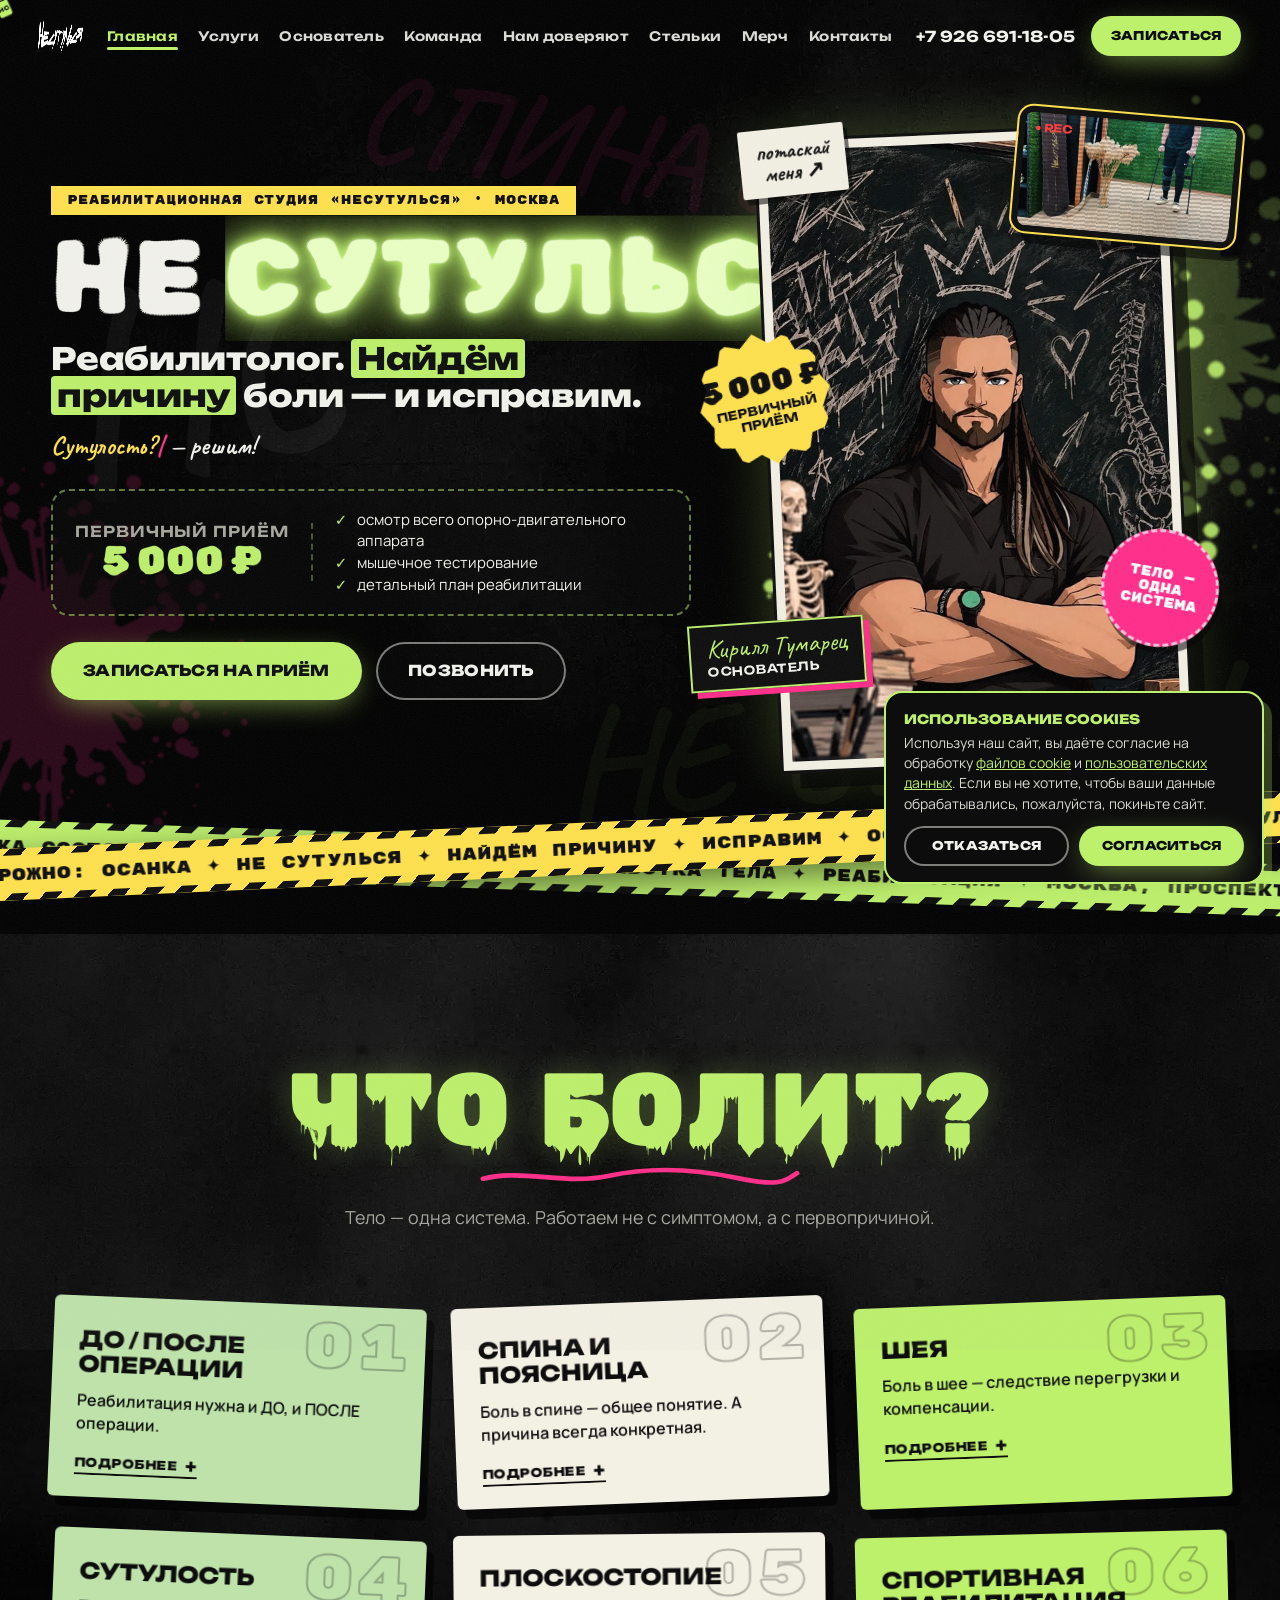
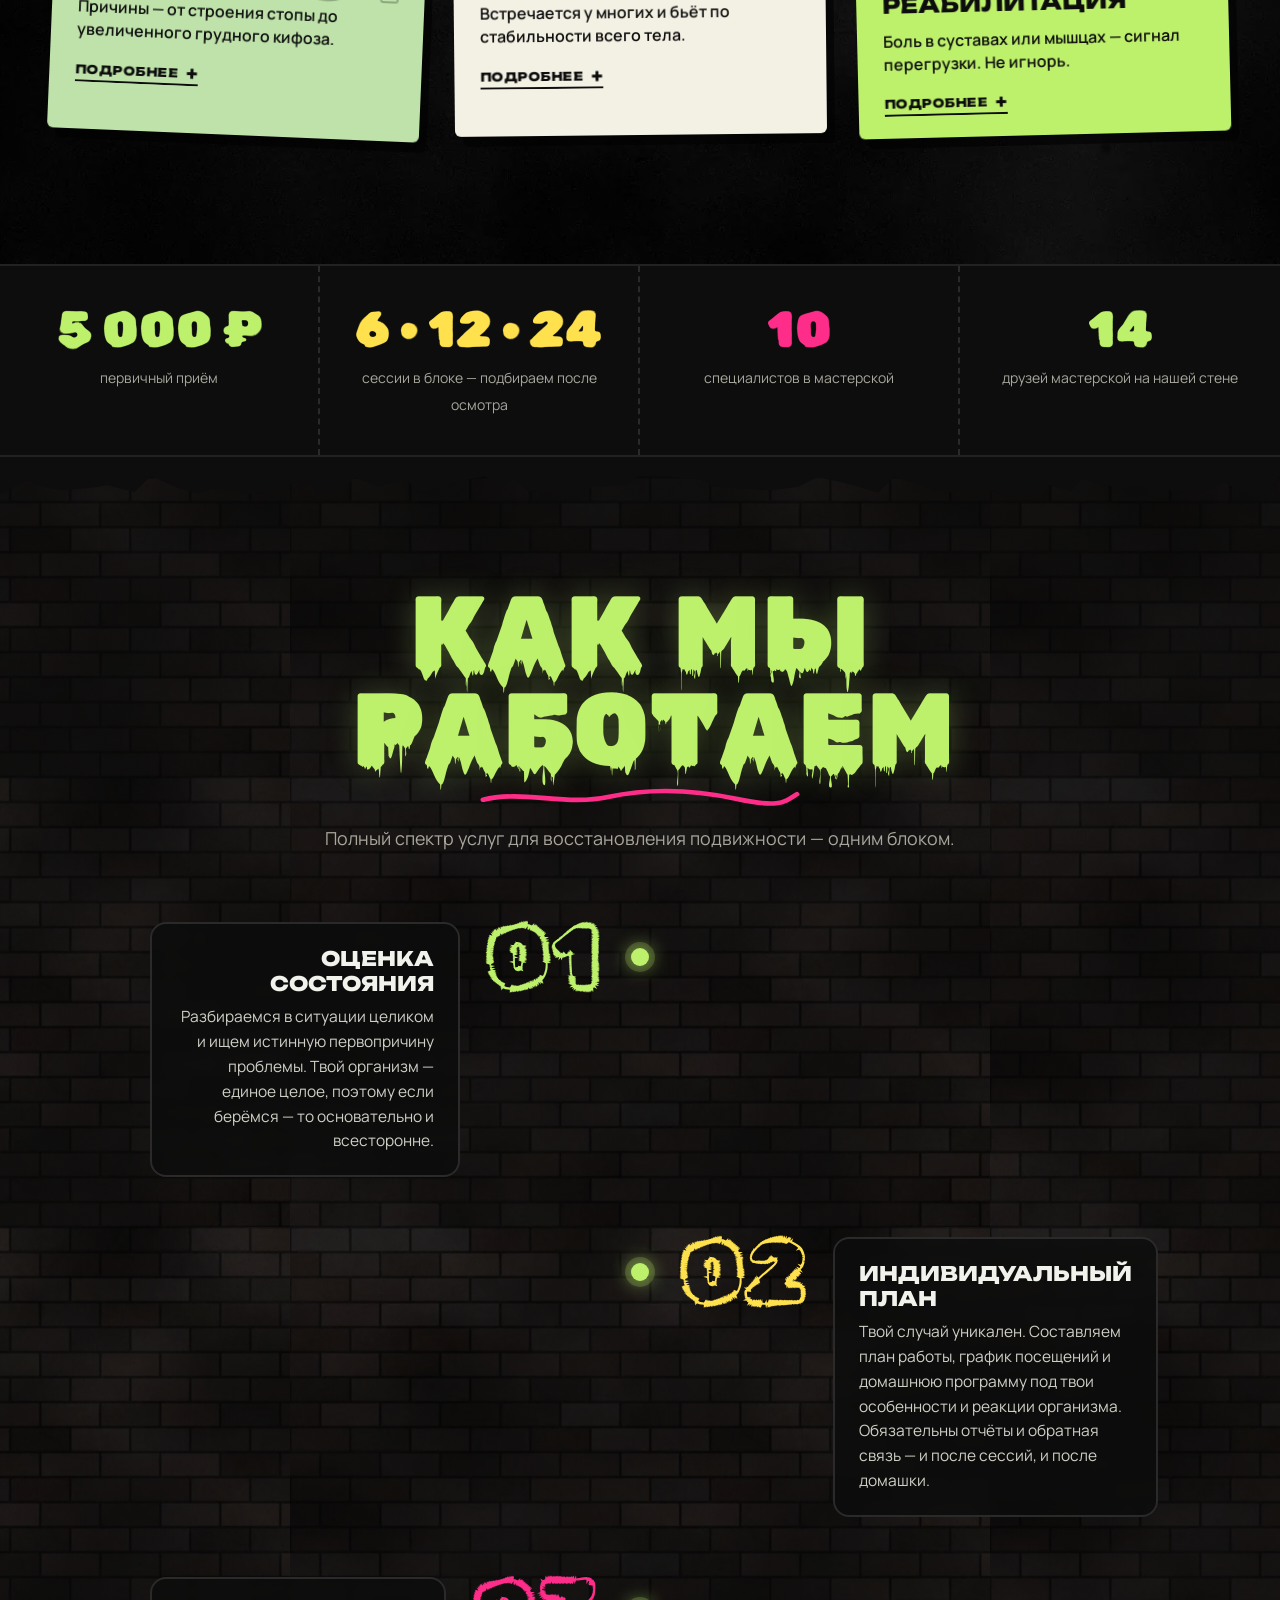
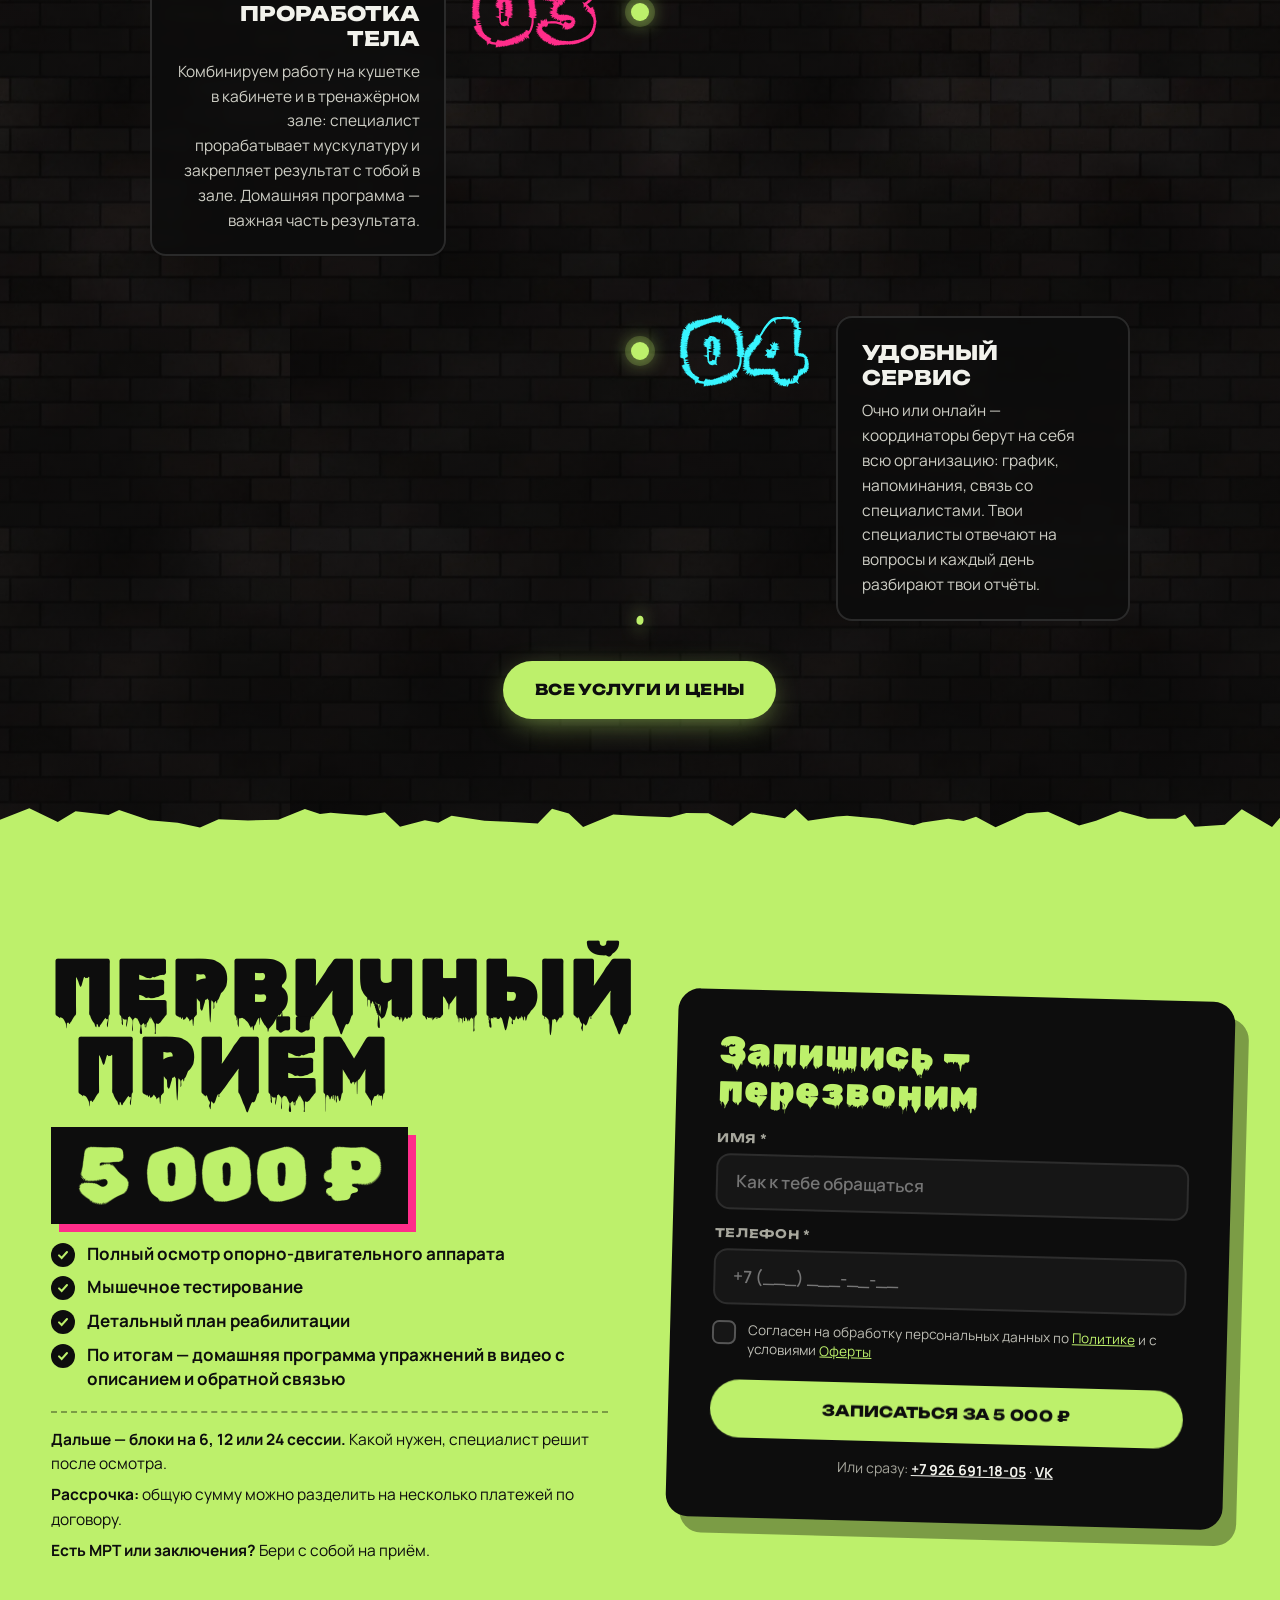
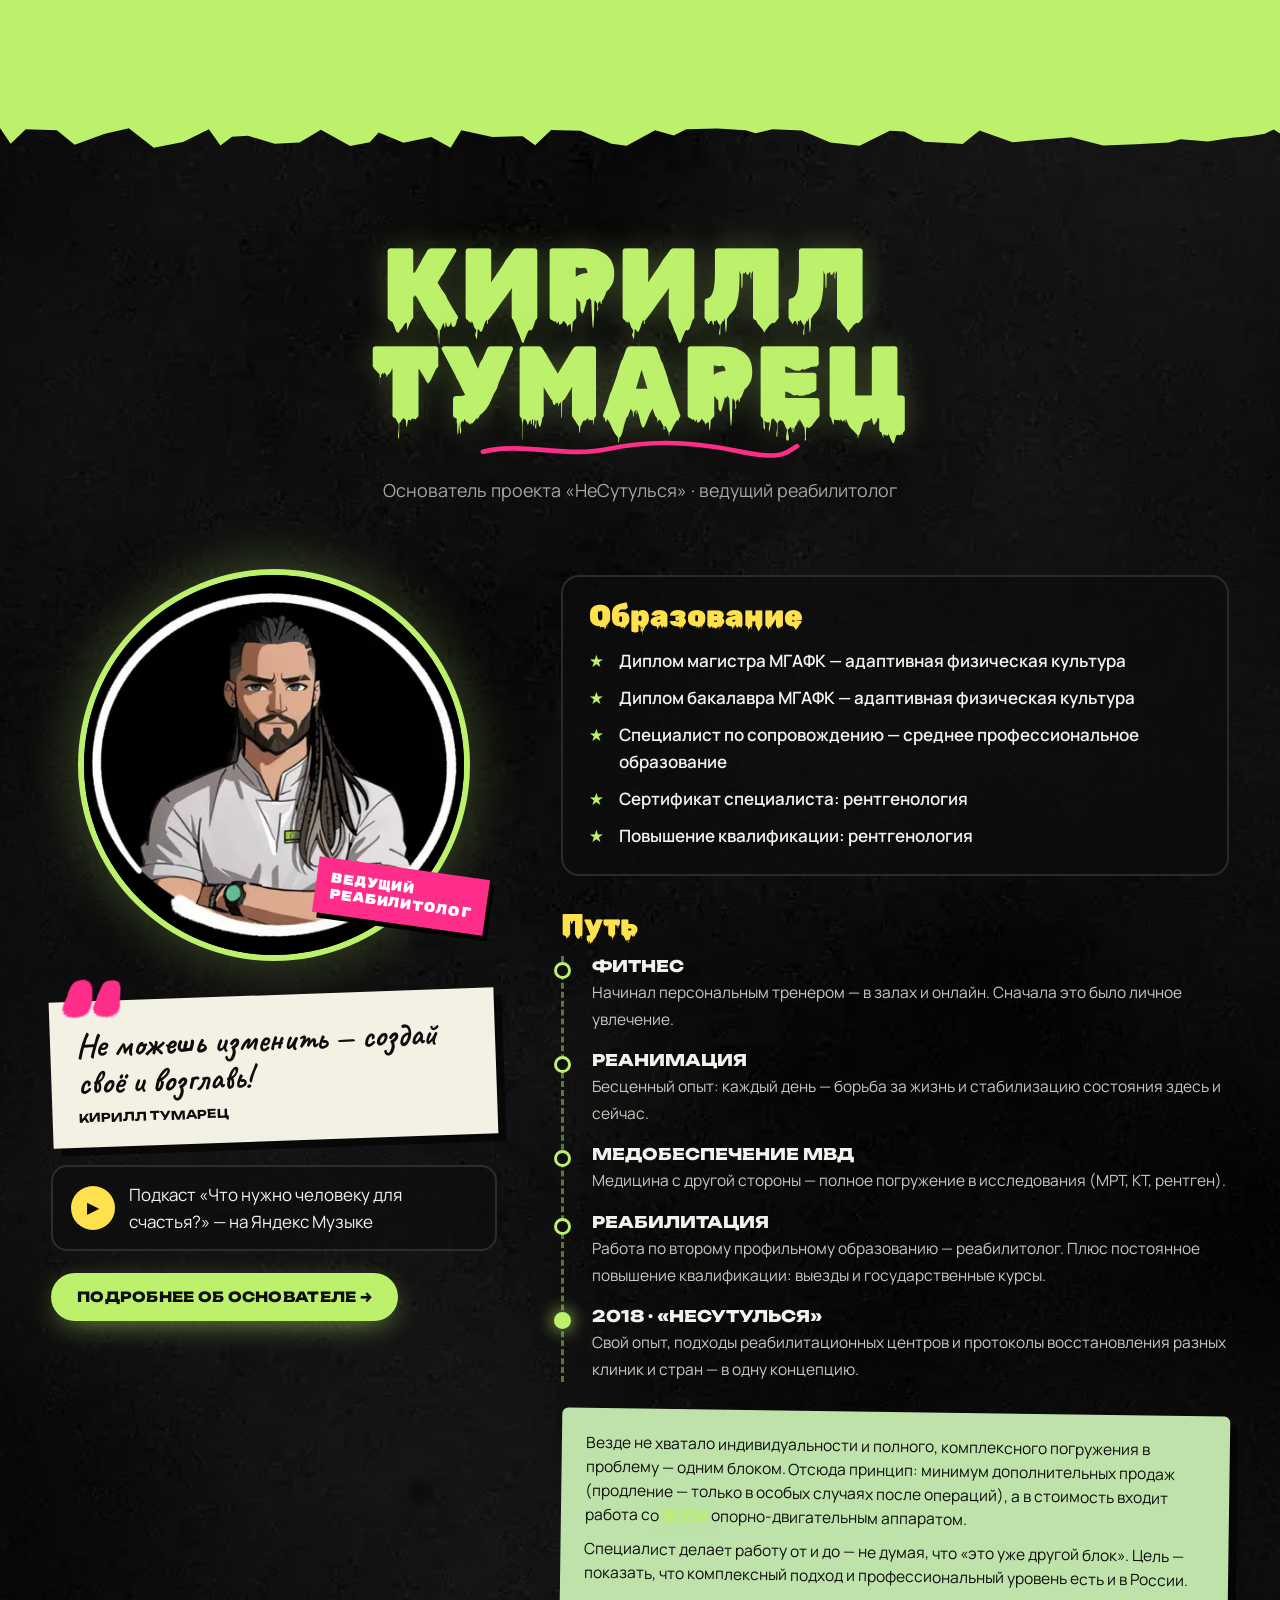
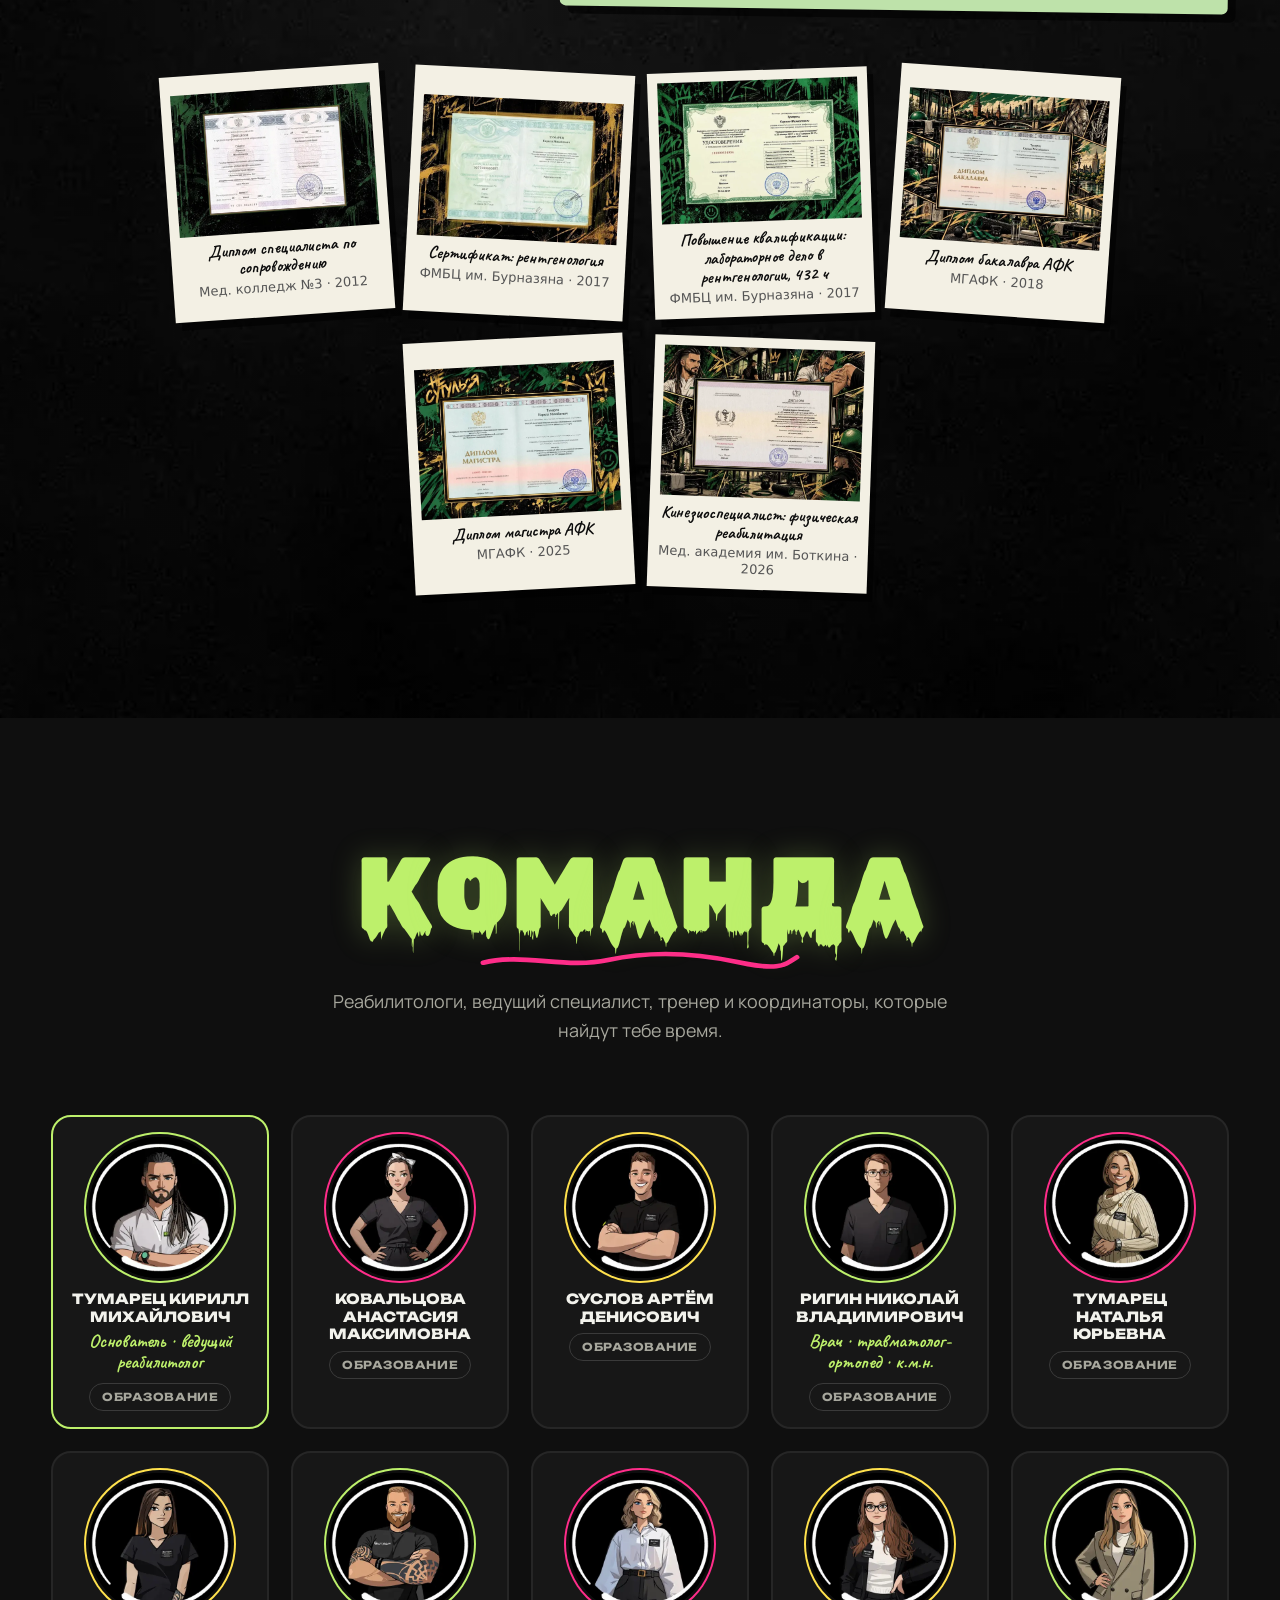
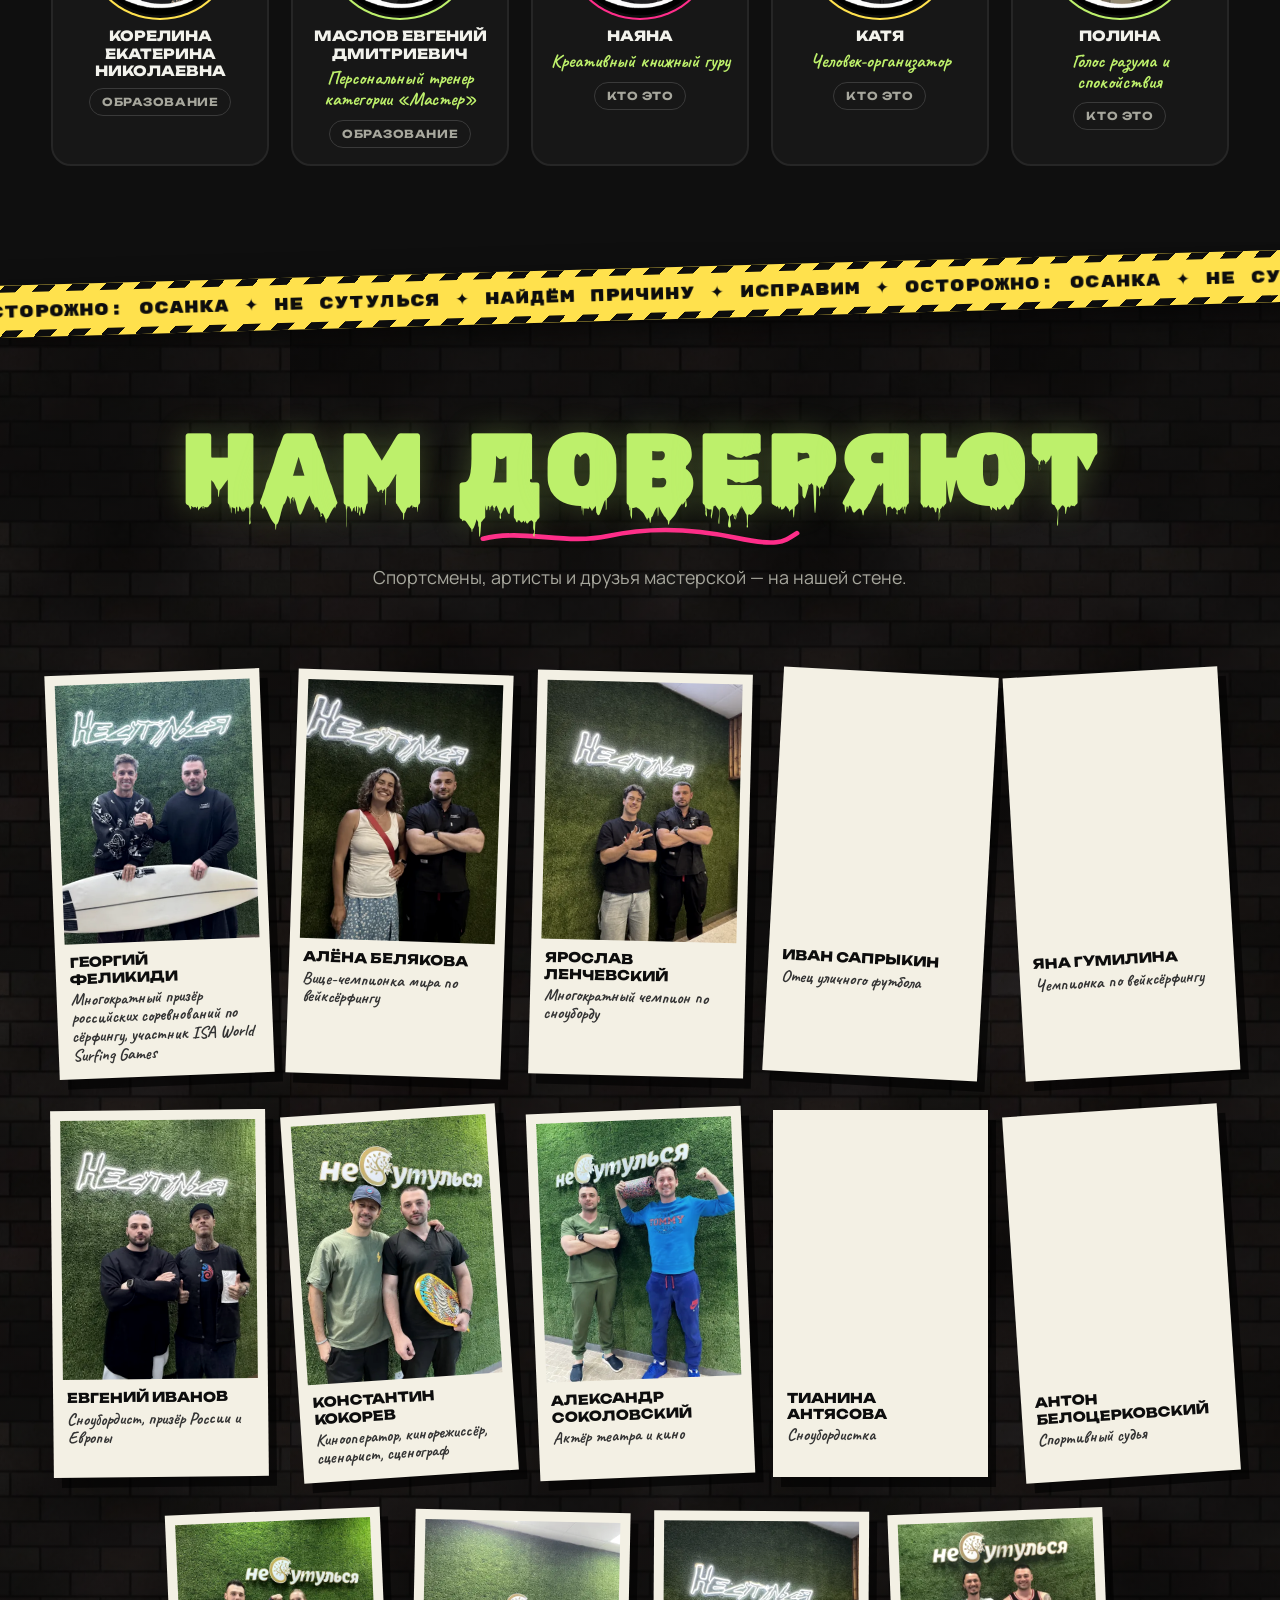
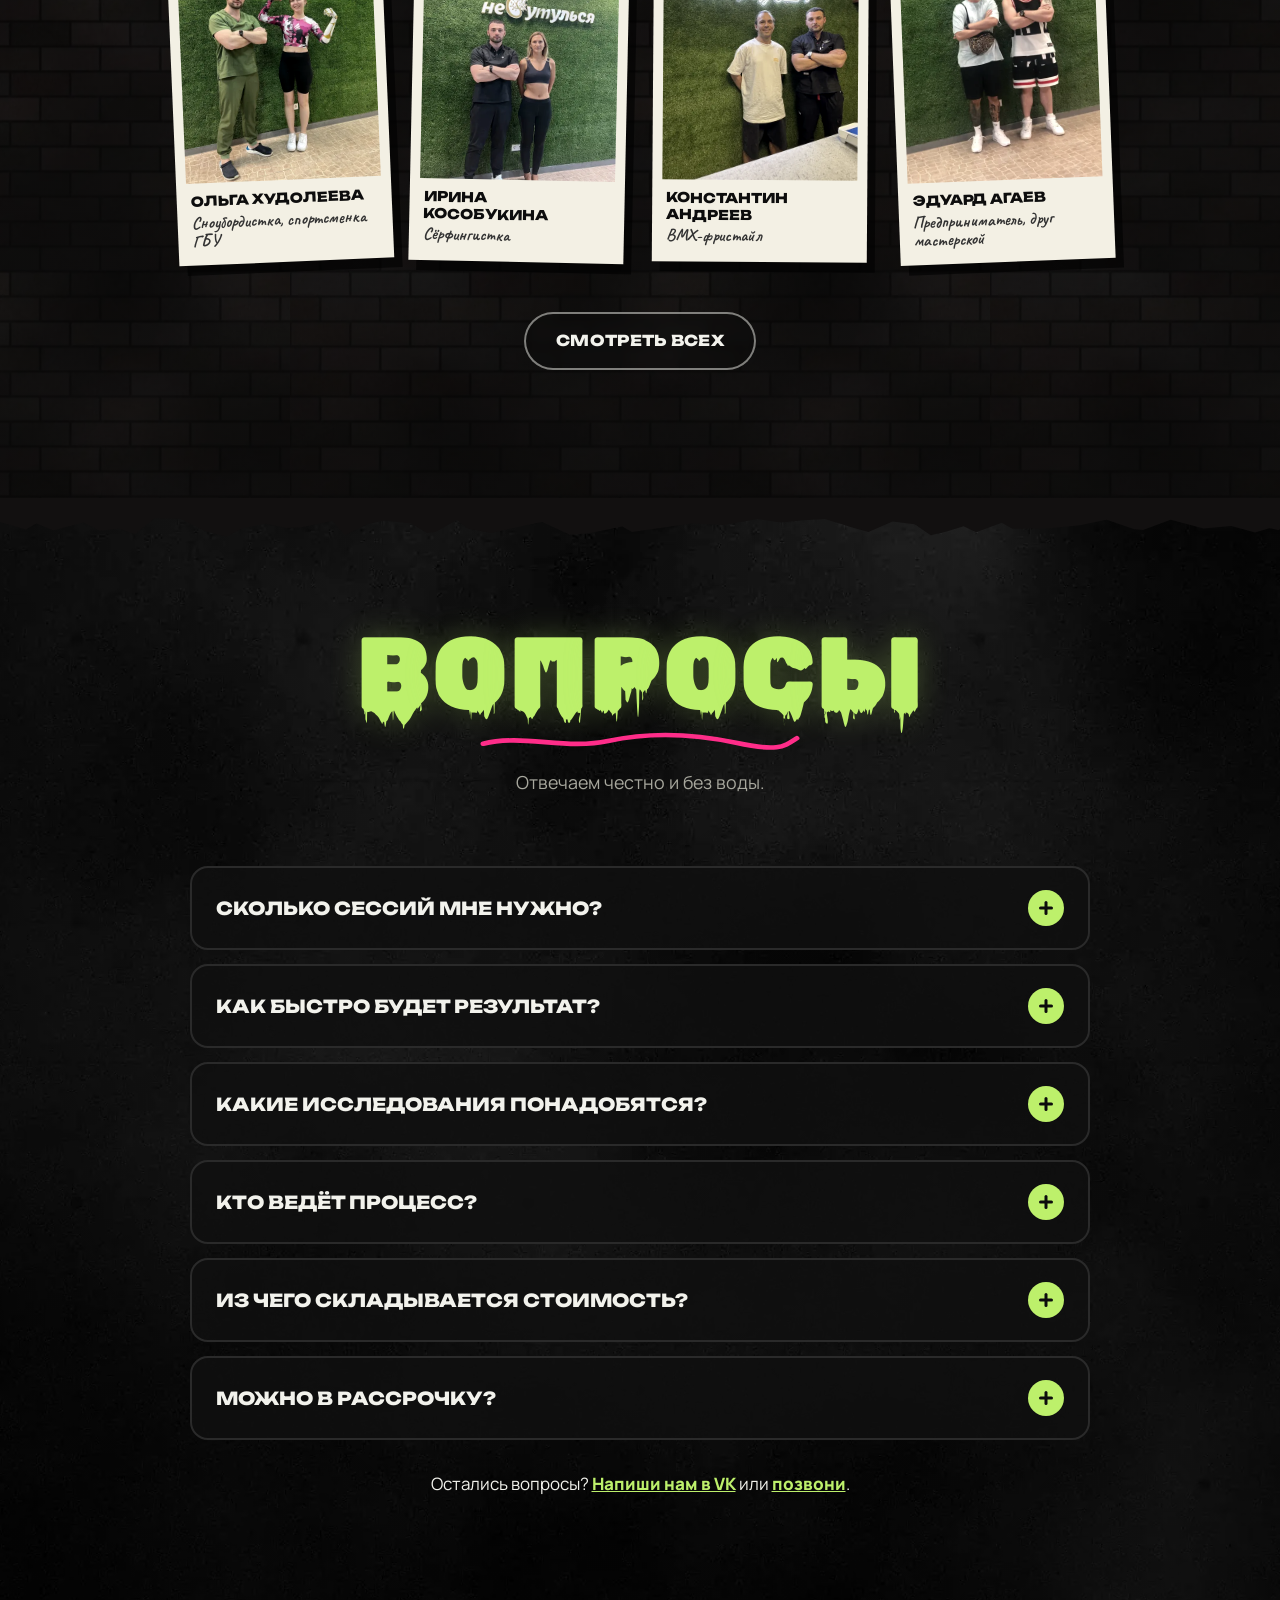
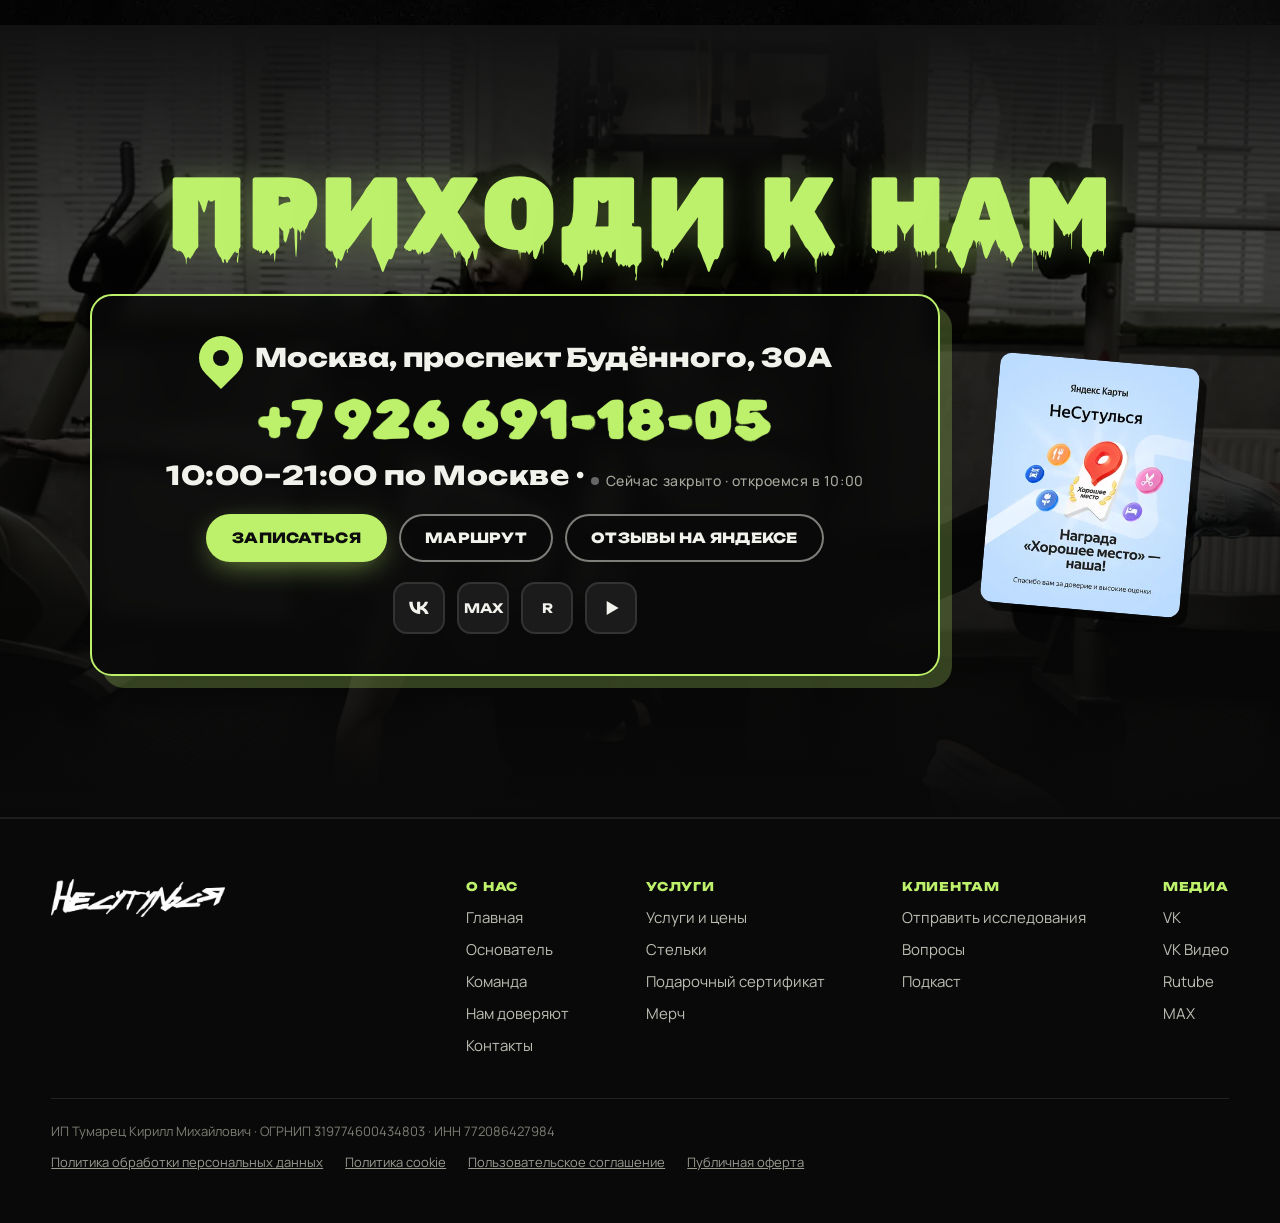
==== commit 419bb3a7: "Revert "Правки Кирилла v3: Ригин, массаж, специалисты, плашка и скотчи." This reverts commit 3d47eba" ====
--- a/index.html
+++ b/index.html
@@ -4,7 +4,7 @@
 <meta charset="utf-8">
 <meta name="viewport" content="width=device-width, initial-scale=1, viewport-fit=cover">
 <title>«НеСутулься» — реабилитация в Москве: боли в спине и шее, сутулость, после операций</title>
-<meta name="description" content="Реабилитационный центр «НеСутулься» Кирилла Тумарца в Москве. Ищем причину боли в спине, шее, сутулости и плоскостопия, реабилитация до и после операций и спортивная. Первичный приём — 5&nbsp;000&nbsp;₽.">
+<meta name="description" content="Реабилитационная студия «НеСутулься» Кирилла Тумарца в Москве. Ищем причину боли в спине, шее, сутулости и плоскостопия, реабилитация до и после операций и спортивная. Первичный приём — 5&nbsp;000&nbsp;₽.">
 <meta name="theme-color" content="#0d0d0d">
 <link rel="canonical" href="https://usupovsdadm-dotcom.github.io/nesutulsya/">
 <meta property="og:type" content="website">
@@ -17,14 +17,16 @@
 <meta property="og:image:width" content="1200">
 <meta property="og:image:height" content="630">
 <meta name="twitter:card" content="summary_large_image">
-<link rel="icon" href="assets/favicon.ico" sizes="any">
-<link rel="icon" type="image/png" sizes="32x32" href="assets/favicon-32.png">
-<link rel="apple-touch-icon" href="assets/apple-touch-icon.png">
+<link rel="icon" href="assets/favicon.ico?v=2" sizes="any">
+<link rel="icon" type="image/png" sizes="32x32" href="assets/favicon-32.png?v=2">
+<link rel="icon" type="image/png" sizes="192x192" href="assets/icon-192.png?v=2">
+<link rel="icon" type="image/png" sizes="512x512" href="assets/icon-512.png?v=2">
+<link rel="apple-touch-icon" href="assets/apple-touch-icon.png?v=2">
 <link rel="preload" href="assets/fonts/spray.woff2" as="font" type="font/woff2" crossorigin>
 <link rel="preload" href="assets/fonts/unbounded.woff2" as="font" type="font/woff2" crossorigin>
 <link rel="preload" href="assets/fonts/manrope.woff2" as="font" type="font/woff2" crossorigin>
-<link rel="stylesheet" href="css/style.css?v=7">
-<script type="application/ld+json">{"@context":"https://schema.org","@type":"MedicalBusiness","name":"НеСутулься","description":"Реабилитационный центр","telephone":"+7 926 691-18-05","address":{"@type":"PostalAddress","streetAddress":"проспект Будённого, 30А","addressLocality":"Москва","addressCountry":"RU"},"sameAs":["https://vk.com/nesutulsyamsk","https://rutube.ru/channel/27963576/"]}</script>
+<link rel="stylesheet" href="css/style.css?v=8">
+<script type="application/ld+json">{"@context":"https://schema.org","@type":"MedicalBusiness","name":"НеСутулься","description":"Реабилитационная студия","telephone":"+7 926 691-18-05","address":{"@type":"PostalAddress","streetAddress":"проспект Будённого, 30А","addressLocality":"Москва","addressCountry":"RU"},"sameAs":["https://vk.com/nesutulsyamsk","https://rutube.ru/channel/27963576/"]}</script>
 </head>
 <body class="is-loading">
 <a class="skip" href="#main">К содержимому</a>
@@ -79,9 +81,9 @@
   <div class="splat splat--2" data-speed="0.1" aria-hidden="true"></div>
   <div class="hero__inner">
     <div class="hero__copy">
-      <p class="label-tape reveal">Реабилитационный центр · Москва</p>
+      <p class="label-tape reveal">Реабилитационная студия «НеСутулься» · Москва</p>
       <div class="mega glitch" data-text="НЕ СУТУЛЬСЯ" aria-hidden="true"><span class="mega__ne">НЕ</span><span class="mega__s">СУТУЛЬСЯ</span></div>
-      <h1 class="hero__h1 reveal">Реабилитолог в Москве. <em>Найдём причину</em> боли — и&nbsp;исправим.</h1>
+      <h1 class="hero__h1 reveal">Реабилитолог. <em>Найдём причину</em> боли&nbsp;— и&nbsp;исправим.</h1>
       <p class="typer reveal" aria-live="polite"><span class="typer__w" id="typer">Боли в спине?</span><span class="typer__c">|</span> <b>— решим!</b></p>
       <div class="offer reveal">
         <div class="offer__price"><small>первичный приём</small><strong>5&nbsp;000&nbsp;₽</strong></div>
@@ -96,7 +98,7 @@
       <div class="hero__blob" aria-hidden="true"></div>
       <figure class="hero__poster" data-speed="-0.06">
         <span class="hero__frame"><img src="assets/img/founder.webp?v=2" alt="Кирилл Тумарец — основатель «НеСутулься», ведущий реабилитолог, иллюстрация" width="1080" height="1666" fetchpriority="high"></span>
-        <figcaption><b>Кирилл Тумарец</b>основатель · ведущий реабилитолог</figcaption>
+        <figcaption><b>Кирилл Тумарец</b>основатель</figcaption>
       </figure>
       <div class="tv" aria-hidden="true">
         <video class="tv__v" muted loop playsinline preload="none" poster="assets/img/tape-poster.webp?v=3" data-src="assets/img/tape.mp4?v=3"></video>
@@ -108,44 +110,38 @@
     </div>
   </div>
   <div class="ctape ctape--y" aria-hidden="true"><div class="ctape__track"><span>ОСТОРОЖНО: ОСАНКА ✦ НЕ СУТУЛЬСЯ ✦ НАЙДЁМ ПРИЧИНУ ✦ ИСПРАВИМ ✦ ОСТОРОЖНО: ОСАНКА ✦ НЕ СУТУЛЬСЯ ✦ НАЙДЁМ ПРИЧИНУ ✦ ИСПРАВИМ ✦ ОСТОРОЖНО: ОСАНКА ✦ НЕ СУТУЛЬСЯ ✦ НАЙДЁМ ПРИЧИНУ ✦ ИСПРАВИМ ✦ </span><span>ОСТОРОЖНО: ОСАНКА ✦ НЕ СУТУЛЬСЯ ✦ НАЙДЁМ ПРИЧИНУ ✦ ИСПРАВИМ ✦ ОСТОРОЖНО: ОСАНКА ✦ НЕ СУТУЛЬСЯ ✦ НАЙДЁМ ПРИЧИНУ ✦ ИСПРАВИМ ✦ ОСТОРОЖНО: ОСАНКА ✦ НЕ СУТУЛЬСЯ ✦ НАЙДЁМ ПРИЧИНУ ✦ ИСПРАВИМ ✦ </span></div></div>
-  <div class="ctape ctape--g" aria-hidden="true"><div class="ctape__track"><span>ДИАГНОСТИКА ✦ ИНДИВИДУАЛЬНЫЙ ПЛАН ✦ ПРОРАБОТКА ТЕЛА ✦ РЕАБИЛИТАЦИЯ ✦ МОСКВА, ПРОСПЕКТ БУДЁННОГО, 30А ✦ ДИАГНОСТИКА ✦ ИНДИВИДУАЛЬНЫЙ ПЛАН ✦ ПРОРАБОТКА ТЕЛА ✦ РЕАБИЛИТАЦИЯ ✦ МОСКВА, ПРОСПЕКТ БУДЁННОГО, 30А ✦ ДИАГНОСТИКА ✦ ИНДИВИДУАЛЬНЫЙ ПЛАН ✦ ПРОРАБОТКА ТЕЛА ✦ РЕАБИЛИТАЦИЯ ✦ МОСКВА, ПРОСПЕКТ БУДЁННОГО, 30А ✦ </span><span>ДИАГНОСТИКА ✦ ИНДИВИДУАЛЬНЫЙ ПЛАН ✦ ПРОРАБОТКА ТЕЛА ✦ РЕАБИЛИТАЦИЯ ✦ МОСКВА, ПРОСПЕКТ БУДЁННОГО, 30А ✦ ДИАГНОСТИКА ✦ ИНДИВИДУАЛЬНЫЙ ПЛАН ✦ ПРОРАБОТКА ТЕЛА ✦ РЕАБИЛИТАЦИЯ ✦ МОСКВА, ПРОСПЕКТ БУДЁННОГО, 30А ✦ ДИАГНОСТИКА ✦ ИНДИВИДУАЛЬНЫЙ ПЛАН ✦ ПРОРАБОТКА ТЕЛА ✦ РЕАБИЛИТАЦИЯ ✦ МОСКВА, ПРОСПЕКТ БУДЁННОГО, 30А ✦ </span></div></div>
+  <div class="ctape ctape--g" aria-hidden="true"><div class="ctape__track"><span>ОЦЕНКА СОСТОЯНИЯ ✦ ИНДИВИДУАЛЬНЫЙ ПЛАН ✦ ПРОРАБОТКА ТЕЛА ✦ РЕАБИЛИТАЦИЯ ✦ МОСКВА, ПРОСПЕКТ БУДЁННОГО, 30А ✦ ОЦЕНКА СОСТОЯНИЯ ✦ ИНДИВИДУАЛЬНЫЙ ПЛАН ✦ ПРОРАБОТКА ТЕЛА ✦ РЕАБИЛИТАЦИЯ ✦ МОСКВА, ПРОСПЕКТ БУДЁННОГО, 30А ✦ ОЦЕНКА СОСТОЯНИЯ ✦ ИНДИВИДУАЛЬНЫЙ ПЛАН ✦ ПРОРАБОТКА ТЕЛА ✦ РЕАБИЛИТАЦИЯ ✦ МОСКВА, ПРОСПЕКТ БУДЁННОГО, 30А ✦ </span><span>ОЦЕНКА СОСТОЯНИЯ ✦ ИНДИВИДУАЛЬНЫЙ ПЛАН ✦ ПРОРАБОТКА ТЕЛА ✦ РЕАБИЛИТАЦИЯ ✦ МОСКВА, ПРОСПЕКТ БУДЁННОГО, 30А ✦ ОЦЕНКА СОСТОЯНИЯ ✦ ИНДИВИДУАЛЬНЫЙ ПЛАН ✦ ПРОРАБОТКА ТЕЛА ✦ РЕАБИЛИТАЦИЯ ✦ МОСКВА, ПРОСПЕКТ БУДЁННОГО, 30А ✦ ОЦЕНКА СОСТОЯНИЯ ✦ ИНДИВИДУАЛЬНЫЙ ПЛАН ✦ ПРОРАБОТКА ТЕЛА ✦ РЕАБИЛИТАЦИЯ ✦ МОСКВА, ПРОСПЕКТ БУДЁННОГО, 30А ✦ </span></div></div>
 </section>
 
 <!-- PROBLEMS -->
 <section class="sec sec--concrete" id="problems">
   <div class="sec-head "><h2 class="spray-title" data-text="ЧТО БОЛИТ?">ЧТО БОЛИТ?</h2><svg class="scrib" viewBox="0 0 300 24" preserveAspectRatio="none" aria-hidden="true"><path d="M3 15 C 40 4, 80 22, 120 12 S 200 4, 240 14 S 285 18, 297 9" pathLength="1"/></svg><p class="sec-sub reveal">Тело — одна система. Работаем не с симптомом, а с первопричиной.</p></div>
   <div class="pgrid"><article class="pcard tilt reveal" style="--r:2.4deg;--d:0ms">
-  <span class="tape tape--tl" aria-hidden="true"></span>
   <div class="pcard__num">01</div>
   <h3 class="pcard__t">До / после операции</h3>
   <p class="pcard__lead">Реабилитация нужна и ДО, и ПОСЛЕ операции.</p>
   <details class="pcard__more"><summary>Подробнее</summary><p>Грамотная реабилитация ускоряет заживление, возвращает функцию прооперированной зоне и тебя — к полноценной жизни. Это индивидуальный процесс: нужны твоё активное участие и выполнение рекомендаций специалистов.</p></details>
 </article><article class="pcard tilt reveal" style="--r:-2.2deg;--d:70ms">
-  <span class="tape tape--tl" aria-hidden="true"></span>
   <div class="pcard__num">02</div>
   <h3 class="pcard__t">Спина и поясница</h3>
   <p class="pcard__lead">Боль в спине — общее понятие. А причина всегда конкретная.</p>
   <details class="pcard__more"><summary>Подробнее</summary><p>Все части тела связаны. Компенсаторные механизмы со временем перегружают самые слабые мышцы, на них растёт давление — а это может привести к протрузии или грыже.</p></details>
 </article><article class="pcard tilt reveal" style="--r:-2.2deg;--d:140ms">
-  <span class="tape tape--tl" aria-hidden="true"></span>
   <div class="pcard__num">03</div>
   <h3 class="pcard__t">Шея</h3>
   <p class="pcard__lead">Боль в шее — следствие перегрузки и компенсации.</p>
   <details class="pcard__more"><summary>Подробнее</summary><p>Она связана с увеличением грудного кифоза: тело пытается стабилизироваться, мышцы шеи сокращаются и перенапрягаются, позвоночный столб сжимается — отсюда и симптомы.</p></details>
 </article><article class="pcard tilt reveal" style="--r:2.4deg;--d:210ms">
-  <span class="tape tape--tl" aria-hidden="true"></span>
   <div class="pcard__num">04</div>
   <h3 class="pcard__t">Сутулость</h3>
   <p class="pcard__lead">Причины — от строения стопы до увеличенного грудного кифоза.</p>
   <details class="pcard__more"><summary>Подробнее</summary><p>Влияет и статичное положение плечевого пояса. Тело стремится к стабильности: мышцы шеи напрягаются и укорачиваются, давление на шейный отдел растёт — и сутулость закрепляется.</p></details>
 </article><article class="pcard tilt reveal" style="--r:-0.6deg;--d:280ms">
-  <span class="tape tape--tl" aria-hidden="true"></span>
   <div class="pcard__num">05</div>
   <h3 class="pcard__t">Плоскостопие</h3>
   <p class="pcard__lead">Встречается у многих и бьёт по стабильности всего тела.</p>
   <details class="pcard__more"><summary>Подробнее</summary><p>Со временем деформация увеличивает нагрузку на суставы. Опорно-двигательная система работает как единая цепь, поэтому только комплексный подход замедлит плоскостопие и убережёт от последующих нарушений.</p></details>
 </article><article class="pcard tilt reveal" style="--r:-1.4deg;--d:350ms">
-  <span class="tape tape--tl" aria-hidden="true"></span>
   <div class="pcard__num">06</div>
   <h3 class="pcard__t">Спортивная реабилитация</h3>
   <p class="pcard__lead">Боль в суставах или мышцах — сигнал перегрузки. Не игнорь.</p>
@@ -157,7 +153,7 @@
 <section class="stats" aria-label="Цифры с сайта">
   <div class="stat reveal"><b><span data-count="5000" data-format="space">5 000</span> ₽</b><span>первичный приём</span></div>
   <div class="stat reveal"><b>6 · 12 · 24</b><span>сессии в блоке — подбираем после осмотра</span></div>
-  <div class="stat reveal"><b data-count="10">10</b><span>человек в команде</span></div>
+  <div class="stat reveal"><b data-count="10">10</b><span>специалистов в мастерской</span></div>
   <div class="stat reveal"><b data-count="14">14</b><span>друзей мастерской на нашей стене</span></div>
 </section>
 
@@ -167,7 +163,7 @@
   <div class="sec-head "><h2 class="spray-title" data-text="КАК МЫ РАБОТАЕМ">КАК МЫ РАБОТАЕМ</h2><svg class="scrib" viewBox="0 0 300 24" preserveAspectRatio="none" aria-hidden="true"><path d="M3 15 C 40 4, 80 22, 120 12 S 200 4, 240 14 S 285 18, 297 9" pathLength="1"/></svg><p class="sec-sub reveal">Полный спектр услуг для восстановления подвижности — одним блоком.</p></div>
   <div class="steps-wrap">
     <svg class="spray-line" viewBox="0 0 40 1000" preserveAspectRatio="none" aria-hidden="true"><path id="sprayLine" d="M20 0 C 5 120, 35 240, 20 360 S 5 600, 20 720 S 35 900, 20 1000" pathLength="1"/></svg>
-    <ol class="steps"><li class="step reveal" style="--d:0ms"><div class="step__num" aria-hidden="true">01</div><div class="step__body"><h3>Диагностика</h3><p>Разбираемся в ситуации целиком и ищем истинную первопричину проблемы. Твой организм — единое целое, поэтому если берёмся — то основательно и всесторонне.</p></div></li><li class="step reveal" style="--d:80ms"><div class="step__num" aria-hidden="true">02</div><div class="step__body"><h3>Индивидуальный план</h3><p>Твой случай уникален. Составляем план работы, график посещений и домашнюю программу под твои особенности и реакции организма. Обязательны отчёты и обратная связь — и после сессий, и после домашки.</p></div></li><li class="step reveal" style="--d:160ms"><div class="step__num" aria-hidden="true">03</div><div class="step__body"><h3>Проработка тела</h3><p>Комбинируем работу на кушетке в кабинете и в тренажёрном зале: специалист прорабатывает мускулатуру и закрепляет результат с тобой в зале. Домашняя программа — важная часть результата.</p></div></li><li class="step reveal" style="--d:240ms"><div class="step__num" aria-hidden="true">04</div><div class="step__body"><h3>Удобный сервис</h3><p>Очно или онлайн — администраторы берут на себя всю организацию: график, напоминания, связь со специалистами. Твои специалисты отвечают на вопросы и каждый день разбирают твои отчёты.</p></div></li></ol>
+    <ol class="steps"><li class="step reveal" style="--d:0ms"><div class="step__num" aria-hidden="true">01</div><div class="step__body"><h3>Оценка состояния</h3><p>Разбираемся в ситуации целиком и ищем истинную первопричину проблемы. Твой организм — единое целое, поэтому если берёмся — то основательно и всесторонне.</p></div></li><li class="step reveal" style="--d:80ms"><div class="step__num" aria-hidden="true">02</div><div class="step__body"><h3>Индивидуальный план</h3><p>Твой случай уникален. Составляем план работы, график посещений и домашнюю программу под твои особенности и реакции организма. Обязательны отчёты и обратная связь — и после сессий, и после домашки.</p></div></li><li class="step reveal" style="--d:160ms"><div class="step__num" aria-hidden="true">03</div><div class="step__body"><h3>Проработка тела</h3><p>Комбинируем работу на кушетке в кабинете и в тренажёрном зале: специалист прорабатывает мускулатуру и закрепляет результат с тобой в зале. Домашняя программа — важная часть результата.</p></div></li><li class="step reveal" style="--d:240ms"><div class="step__num" aria-hidden="true">04</div><div class="step__body"><h3>Удобный сервис</h3><p>Очно или онлайн — координаторы берут на себя всю организацию: график, напоминания, связь со специалистами. Твои специалисты отвечают на вопросы и каждый день разбирают твои отчёты.</p></div></li></ol>
   </div>
   <div class="more-link"><a class="btn btn--lime btn--xl magnetic" href="shop/"><span>Все услуги и цены</span></a></div>
   <svg class="tear tear--b" viewBox="0 0 1440 60" preserveAspectRatio="none" aria-hidden="true"><path d="M0 60 L0 23.3 L33 8.2 L65 26.2 L85 12.0 L122 16.8 L134 10.5 L168 23.7 L200 27.0 L225 33.3 L246 22.4 L279 24.1 L313 23.0 L343 9.2 L360 15.5 L372 14.1 L385 15.2 L412 17.5 L433 13.4 L450 32.4 L478 23.8 L493 27.0 L508 17.9 L545 24.6 L571 25.8 L605 28.2 L621 8.8 L640 15.0 L656 32.5 L690 16.2 L719 18.3 L754 19.9 L772 14.4 L797 14.8 L824 31.3 L845 13.7 L883 21.2 L895 9.2 L909 24.3 L941 19.0 L953 17.9 L990 21.8 L1028 30.4 L1038 26.7 L1067 22.0 L1084 24.7 L1098 19.3 L1120 32.8 L1155 14.8 L1179 12.6 L1214 30.6 L1233 24.6 L1260 12.0 L1291 22.0 L1323 21.8 L1333 16.4 L1344 32.2 L1378 29.6 L1397 9.5 L1431 32.6 L1440 20.6 L1440 60 Z" fill="#bdf06b"/></svg>
@@ -193,8 +189,7 @@
       </div>
     </div>
     <form class="form lead reveal" id="leadForm" novalidate>
-      <span class="tape tape--tl" aria-hidden="true"></span><span class="tape tape--br" aria-hidden="true"></span>
-      <h3 class="form__t">Запишись — перезвоним</h3>
+      <h3 class="form__t">Запишись&nbsp;— перезвоним</h3>
       <label class="field"><span>Имя *</span><input name="name" type="text" autocomplete="name" required maxlength="60" placeholder="Как к тебе обращаться"></label>
       <label class="field"><span>Телефон *</span><input name="phone" type="tel" autocomplete="tel" inputmode="tel" required placeholder="+7 (___) ___-__-__"></label>
       <label class="agree"><input type="checkbox" name="agree" required><span>Согласен на обработку персональных данных по <a href="privacy/">Политике</a> и с условиями <a href="oferta/">Оферты</a></span></label>
@@ -229,29 +224,29 @@
         <ul class="qual__list">
           <li>Диплом магистра МГАФК — адаптивная физическая культура</li>
           <li>Диплом бакалавра МГАФК — адаптивная физическая культура</li>
-          <li>Медицинский брат — среднее профессиональное образование</li>
+          <li>Специалист по сопровождению — среднее профессиональное образование</li>
           <li>Сертификат специалиста: рентгенология</li>
           <li>Повышение квалификации: рентгенология</li>
         </ul>
       </div>
       <h3 class="h3-tag reveal">Путь</h3>
-      <ol class="path"><li class="reveal" style="--d:0ms"><b>Фитнес</b><span>Начинал персональным тренером — в залах и онлайн. Сначала это было личное увлечение.</span></li><li class="reveal" style="--d:90ms"><b>Реанимация</b><span>Бесценный опыт: каждый день — борьба за жизнь и стабилизацию состояния здесь и сейчас.</span></li><li class="reveal" style="--d:180ms"><b>Медобеспечение МВД</b><span>Медицина с другой стороны — полное погружение в лучевую диагностику.</span></li><li class="reveal" style="--d:270ms"><b>Реабилитация</b><span>Работа по второму профильному образованию — реабилитолог. Плюс постоянное повышение квалификации: выезды и государственные курсы.</span></li><li class="reveal" style="--d:360ms"><b>2018 · «НеСутулься»</b><span>Свой опыт, подходы реабилитационных центров и протоколы восстановления разных клиник и стран — в одну концепцию.</span></li></ol>
+      <ol class="path"><li class="reveal" style="--d:0ms"><b>Фитнес</b><span>Начинал персональным тренером — в залах и онлайн. Сначала это было личное увлечение.</span></li><li class="reveal" style="--d:90ms"><b>Реанимация</b><span>Бесценный опыт: каждый день — борьба за жизнь и стабилизацию состояния здесь и сейчас.</span></li><li class="reveal" style="--d:180ms"><b>Медобеспечение МВД</b><span>Медицина с другой стороны — полное погружение в исследования (МРТ, КТ, рентген).</span></li><li class="reveal" style="--d:270ms"><b>Реабилитация</b><span>Работа по второму профильному образованию — реабилитолог. Плюс постоянное повышение квалификации: выезды и государственные курсы.</span></li><li class="reveal" style="--d:360ms"><b>2018 · «НеСутулься»</b><span>Свой опыт, подходы реабилитационных центров и протоколы восстановления разных клиник и стран — в одну концепцию.</span></li></ol>
       <div class="manifest reveal">
-        <p>Везде не хватало индивидуальности и полного, комплексного погружения в проблему — одним блоком. Отсюда принцип: минимум дополнительных продаж (продление — только в особых случаях после операций), а в стоимость входит работа со <b>всем</b> опорно-двигательным аппаратом.</p>
+        <p>Везде не хватало индивидуальности и полного, комплексного погружения в проблему — одним блоком. Отсюда принцип: минимум дополнительных продаж (продление — только в особых случаях после операций), а в стоимость входит работа со <b class="accent-all">всем</b> опорно-двигательным аппаратом.</p>
         <p>Специалист делает работу от и до — не думая, что «это уже другой блок». Цель — показать, что комплексный подход и профессиональный уровень есть и в России.</p>
       </div>
     </div>
   </div>
-  <div class="docs docs--big" aria-label="Документы об образовании"><button class="polaroid" style="--r:-4deg" data-full="assets/img/docs/doc1.webp" aria-label="Открыть: Диплом медбрата, Мед. колледж №3 · 2012"><img src="assets/img/docs/doc1-t.webp" alt="Диплом медбрата, Мед. колледж №3 · 2012" width="620" height="438" loading="lazy" decoding="async"><span>Диплом медбрата<br><small>Мед. колледж №3 · 2012</small></span></button><button class="polaroid" style="--r:3deg" data-full="assets/img/docs/doc2.webp" aria-label="Открыть: Сертификат: рентгенология, ФМБЦ им. Бурназяна · 2017"><img src="assets/img/docs/doc2-t.webp" alt="Сертификат: рентгенология, ФМБЦ им. Бурназяна · 2017" width="620" height="438" loading="lazy" decoding="async"><span>Сертификат: рентгенология<br><small>ФМБЦ им. Бурназяна · 2017</small></span></button><button class="polaroid" style="--r:-2deg" data-full="assets/img/docs/doc3.webp" aria-label="Открыть: Повышение квалификации: лабораторное дело в рентгенологии, 432 ч, ФМБЦ им. Бурназяна · 2017"><img src="assets/img/docs/doc3-t.webp" alt="Повышение квалификации: лабораторное дело в рентгенологии, 432 ч, ФМБЦ им. Бурназяна · 2017" width="620" height="438" loading="lazy" decoding="async"><span>Повышение квалификации: лабораторное дело в рентгенологии, 432 ч<br><small>ФМБЦ им. Бурназяна · 2017</small></span></button><button class="polaroid" style="--r:4deg" data-full="assets/img/docs/doc4.webp" aria-label="Открыть: Диплом бакалавра АФК, МГАФК · 2018"><img src="assets/img/docs/doc4-t.webp" alt="Диплом бакалавра АФК, МГАФК · 2018" width="620" height="465" loading="lazy" decoding="async"><span>Диплом бакалавра АФК<br><small>МГАФК · 2018</small></span></button><button class="polaroid" style="--r:-3deg" data-full="assets/img/docs/doc5.webp" aria-label="Открыть: Диплом магистра АФК, МГАФК · 2025"><img src="assets/img/docs/doc5-t.webp" alt="Диплом магистра АФК, МГАФК · 2025" width="620" height="465" loading="lazy" decoding="async"><span>Диплом магистра АФК<br><small>МГАФК · 2025</small></span></button><button class="polaroid" style="--r:2deg" data-full="assets/img/docs/doc6.webp" aria-label="Открыть: Кинезиоспециалист: физическая реабилитация, Мед. академия им. Боткина · 2026"><img src="assets/img/docs/doc6-t.webp" alt="Кинезиоспециалист: физическая реабилитация, Мед. академия им. Боткина · 2026" width="620" height="465" loading="lazy" decoding="async"><span>Кинезиоспециалист: физическая реабилитация<br><small>Мед. академия им. Боткина · 2026</small></span></button></div>
+  <div class="docs docs--big" aria-label="Документы об образовании"><button class="polaroid" style="--r:-4deg" data-full="assets/img/docs/doc1.webp" aria-label="Открыть: Диплом специалиста по сопровождению, Мед. колледж №3 · 2012"><img src="assets/img/docs/doc1-t.webp" alt="Диплом специалиста по сопровождению, Мед. колледж №3 · 2012" width="620" height="438" loading="lazy" decoding="async"><span>Диплом специалиста по сопровождению<br><small>Мед. колледж №3 · 2012</small></span></button><button class="polaroid" style="--r:3deg" data-full="assets/img/docs/doc2.webp" aria-label="Открыть: Сертификат: рентгенология, ФМБЦ им. Бурназяна · 2017"><img src="assets/img/docs/doc2-t.webp" alt="Сертификат: рентгенология, ФМБЦ им. Бурназяна · 2017" width="620" height="438" loading="lazy" decoding="async"><span>Сертификат: рентгенология<br><small>ФМБЦ им. Бурназяна · 2017</small></span></button><button class="polaroid" style="--r:-2deg" data-full="assets/img/docs/doc3.webp" aria-label="Открыть: Повышение квалификации: лабораторное дело в рентгенологии, 432 ч, ФМБЦ им. Бурназяна · 2017"><img src="assets/img/docs/doc3-t.webp" alt="Повышение квалификации: лабораторное дело в рентгенологии, 432 ч, ФМБЦ им. Бурназяна · 2017" width="620" height="438" loading="lazy" decoding="async"><span>Повышение квалификации: лабораторное дело в рентгенологии, 432 ч<br><small>ФМБЦ им. Бурназяна · 2017</small></span></button><button class="polaroid" style="--r:4deg" data-full="assets/img/docs/doc4.webp" aria-label="Открыть: Диплом бакалавра АФК, МГАФК · 2018"><img src="assets/img/docs/doc4-t.webp" alt="Диплом бакалавра АФК, МГАФК · 2018" width="620" height="465" loading="lazy" decoding="async"><span>Диплом бакалавра АФК<br><small>МГАФК · 2018</small></span></button><button class="polaroid" style="--r:-3deg" data-full="assets/img/docs/doc5.webp" aria-label="Открыть: Диплом магистра АФК, МГАФК · 2025"><img src="assets/img/docs/doc5-t.webp" alt="Диплом магистра АФК, МГАФК · 2025" width="620" height="465" loading="lazy" decoding="async"><span>Диплом магистра АФК<br><small>МГАФК · 2025</small></span></button><button class="polaroid" style="--r:2deg" data-full="assets/img/docs/doc6.webp" aria-label="Открыть: Кинезиоспециалист: физическая реабилитация, Мед. академия им. Боткина · 2026"><img src="assets/img/docs/doc6-t.webp" alt="Кинезиоспециалист: физическая реабилитация, Мед. академия им. Боткина · 2026" width="620" height="465" loading="lazy" decoding="async"><span>Кинезиоспециалист: физическая реабилитация<br><small>Мед. академия им. Боткина · 2026</small></span></button></div>
 </section>
 
 <!-- TEAM -->
 <section class="sec sec--dark" id="team">
-  <div class="sec-head "><h2 class="spray-title" data-text="КОМАНДА">КОМАНДА</h2><svg class="scrib" viewBox="0 0 300 24" preserveAspectRatio="none" aria-hidden="true"><path d="M3 15 C 40 4, 80 22, 120 12 S 200 4, 240 14 S 285 18, 297 9" pathLength="1"/></svg><p class="sec-sub reveal">Реабилитологи, врач, тренер и админы, которые найдут тебе время.</p></div>
+  <div class="sec-head "><h2 class="spray-title" data-text="КОМАНДА">КОМАНДА</h2><svg class="scrib" viewBox="0 0 300 24" preserveAspectRatio="none" aria-hidden="true"><path d="M3 15 C 40 4, 80 22, 120 12 S 200 4, 240 14 S 285 18, 297 9" pathLength="1"/></svg><p class="sec-sub reveal">Реабилитологи, ведущий специалист, тренер и координаторы, которые найдут тебе время.</p></div>
   <div class="tgrid"><article class="tm tilt reveal tm--lead" style="--d:0ms">
   <div class="tm__ava"><img src="assets/img/team/tumarec.webp" alt="Тумарец Кирилл Михайлович" width="420" height="420" loading="lazy" decoding="async"></div>
   <h3 class="tm__name">Тумарец Кирилл Михайлович</h3><p class="tm__role">Основатель · ведущий реабилитолог</p>
-  <details class="tm__q"><summary>Образование</summary><ul><li>Диплом магистра: «Физическая культура для лиц с отклонениями в состоянии здоровья. Адаптивная физическая культура»</li><li>Диплом бакалавра МГАФК: «Физическая культура для лиц с отклонениями в состоянии здоровья. Адаптивная физическая культура»</li><li>Среднее профессиональное образование, квалификация «Медицинский брат»</li><li>Сертификат специалиста: рентгенология</li><li>Удостоверение о повышении квалификации</li></ul></details>
+  <details class="tm__q"><summary>Образование</summary><ul><li>Диплом магистра: «Физическая культура для лиц с отклонениями в состоянии здоровья. Адаптивная физическая культура»</li><li>Диплом бакалавра МГАФК: «Физическая культура для лиц с отклонениями в состоянии здоровья. Адаптивная физическая культура»</li><li>Среднее профессиональное образование, квалификация «Специалист по сопровождению»</li><li>Сертификат специалиста: рентгенология</li><li>Удостоверение о повышении квалификации</li></ul></details>
 </article><article class="tm tilt reveal" style="--d:60ms">
   <div class="tm__ava"><img src="assets/img/team/kovaltsova.webp" alt="Ковальцова Анастасия Максимовна" width="420" height="420" loading="lazy" decoding="async"></div>
   <h3 class="tm__name">Ковальцова Анастасия Максимовна</h3>
@@ -297,59 +292,45 @@
 <section class="sec sec--brick friends" id="friends">
   <div class="sec-head "><h2 class="spray-title" data-text="НАМ ДОВЕРЯЮТ">НАМ ДОВЕРЯЮТ</h2><svg class="scrib" viewBox="0 0 300 24" preserveAspectRatio="none" aria-hidden="true"><path d="M3 15 C 40 4, 80 22, 120 12 S 200 4, 240 14 S 285 18, 297 9" pathLength="1"/></svg><p class="sec-sub reveal">Спортсмены, артисты и друзья мастерской — на нашей стене.</p></div>
   <div class="wall" id="wall"><figure class="poster reveal" style="--r:-2.2deg;--d:0ms">
-  <span class="tape tape--t" aria-hidden="true"></span>
   <img src="assets/img/friends/felikidi.webp" alt="Георгий Феликиди в мастерской «НеСутулься»" width="480" height="640" loading="lazy" decoding="async">
   <figcaption><b>Георгий Феликиди</b><span>Многократный призёр российских соревнований по сёрфингу, участник ISA World Surfing Games</span></figcaption>
 </figure><figure class="poster reveal" style="--r:1.9deg;--d:60ms">
-  <span class="tape tape--t" aria-hidden="true"></span>
   <img src="assets/img/friends/belyakova.webp" alt="Алёна Белякова в мастерской «НеСутулься»" width="480" height="640" loading="lazy" decoding="async">
   <figcaption><b>Алёна Белякова</b><span>Вице-чемпионка мира по вейксёрфингу</span></figcaption>
 </figure><figure class="poster reveal" style="--r:1.4deg;--d:120ms">
-  <span class="tape tape--t" aria-hidden="true"></span>
   <img src="assets/img/friends/lenchevsky.webp" alt="Ярослав Ленчевский в мастерской «НеСутулься»" width="480" height="640" loading="lazy" decoding="async">
   <figcaption><b>Ярослав Ленчевский</b><span>Многократный чемпион по сноуборду</span></figcaption>
 </figure><figure class="poster reveal" style="--r:3.1deg;--d:180ms">
-  <span class="tape tape--t" aria-hidden="true"></span>
   <img src="assets/img/friends/saprykin.webp" alt="Иван Сапрыкин в мастерской «НеСутулься»" width="480" height="640" loading="lazy" decoding="async">
   <figcaption><b>Иван Сапрыкин</b><span>Отец уличного футбола</span></figcaption>
 </figure><figure class="poster reveal" style="--r:-3.3deg;--d:0ms">
-  <span class="tape tape--t" aria-hidden="true"></span>
   <img src="assets/img/friends/gumilina.webp" alt="Яна Гумилина в мастерской «НеСутулься»" width="480" height="640" loading="lazy" decoding="async">
   <figcaption><b>Яна Гумилина</b><span>Чемпионка по вейксёрфингу</span></figcaption>
 </figure><figure class="poster reveal" style="--r:-0.6deg;--d:60ms">
-  <span class="tape tape--t" aria-hidden="true"></span>
   <img src="assets/img/friends/ivanov.webp" alt="Евгений Иванов в мастерской «НеСутулься»" width="480" height="640" loading="lazy" decoding="async">
   <figcaption><b>Евгений Иванов</b><span>Сноубордист, призёр России и Европы</span></figcaption>
 </figure><figure class="poster reveal" style="--r:-3.8deg;--d:120ms">
-  <span class="tape tape--t" aria-hidden="true"></span>
   <img src="assets/img/friends/kokorev.webp" alt="Константин Кокорев в мастерской «НеСутулься»" width="480" height="640" loading="lazy" decoding="async">
   <figcaption><b>Константин Кокорев</b><span>Кинооператор, кинорежиссёр, сценарист, сценограф</span></figcaption>
 </figure><figure class="poster reveal" style="--r:-2.3deg;--d:180ms">
-  <span class="tape tape--t" aria-hidden="true"></span>
   <img src="assets/img/friends/sokolovsky.webp" alt="Александр Соколовский в мастерской «НеСутулься»" width="480" height="640" loading="lazy" decoding="async">
   <figcaption><b>Александр Соколовский</b><span>Актёр театра и кино</span></figcaption>
 </figure><figure class="poster reveal" style="--r:0.0deg;--d:0ms">
-  <span class="tape tape--t" aria-hidden="true"></span>
   <img src="assets/img/friends/antyasova.webp" alt="Тианина Антясова в мастерской «НеСутулься»" width="480" height="640" loading="lazy" decoding="async">
   <figcaption><b>Тианина Антясова</b><span>Сноубордистка</span></figcaption>
 </figure><figure class="poster reveal" style="--r:-3.8deg;--d:60ms">
-  <span class="tape tape--t" aria-hidden="true"></span>
   <img src="assets/img/friends/belotserkovsky.webp" alt="Антон Белоцерковский в мастерской «НеСутулься»" width="480" height="640" loading="lazy" decoding="async">
   <figcaption><b>Антон Белоцерковский</b><span>Спортивный судья</span></figcaption>
 </figure><figure class="poster reveal" style="--r:-2.4deg;--d:120ms">
-  <span class="tape tape--t" aria-hidden="true"></span>
   <img src="assets/img/friends/khudoleeva.webp" alt="Ольга Худолеева в мастерской «НеСутулься»" width="480" height="640" loading="lazy" decoding="async">
   <figcaption><b>Ольга Худолеева</b><span>Сноубордистка, спортсменка ГБУ</span></figcaption>
 </figure><figure class="poster reveal" style="--r:1.2deg;--d:180ms">
-  <span class="tape tape--t" aria-hidden="true"></span>
   <img src="assets/img/friends/kosobukina.webp" alt="Ирина Кособукина в мастерской «НеСутулься»" width="480" height="640" loading="lazy" decoding="async">
   <figcaption><b>Ирина Кособукина</b><span>Сёрфингистка</span></figcaption>
 </figure><figure class="poster reveal" style="--r:0.4deg;--d:0ms">
-  <span class="tape tape--t" aria-hidden="true"></span>
   <img src="assets/img/friends/andreev.webp" alt="Константин Андреев в мастерской «НеСутулься»" width="480" height="640" loading="lazy" decoding="async">
   <figcaption><b>Константин Андреев</b><span>BMX-фристайл</span></figcaption>
 </figure><figure class="poster reveal" style="--r:-2.2deg;--d:60ms">
-  <span class="tape tape--t" aria-hidden="true"></span>
   <img src="assets/img/friends/agaev.webp" alt="Эдуард Агаев в мастерской «НеСутулься»" width="480" height="640" loading="lazy" decoding="async">
   <figcaption><b>Эдуард Агаев</b><span>Предприниматель, друг мастерской</span></figcaption>
 </figure></div>
@@ -361,7 +342,7 @@
 <section class="sec sec--concrete" id="faq">
   <svg class="tear " viewBox="0 0 1440 60" preserveAspectRatio="none" aria-hidden="true" style="transform:scaleY(-1)"><path d="M0 60 L0 27.3 L29 17.5 L41 25.3 L60 16.2 L94 26.7 L112 16.0 L134 18.5 L152 11.3 L174 32.4 L203 31.5 L230 15.8 L255 8.0 L273 19.2 L299 25.0 L322 19.5 L338 20.3 L374 28.7 L388 10.2 L413 24.5 L432 29.3 L463 25.5 L480 13.2 L490 14.4 L514 30.1 L526 18.8 L553 13.1 L583 20.9 L600 25.1 L610 27.5 L641 10.8 L663 12.6 L700 21.5 L711 14.5 L745 19.9 L778 25.4 L815 23.5 L852 31.2 L879 26.7 L903 29.6 L928 31.3 L959 20.3 L977 14.4 L1004 27.9 L1029 24.3 L1047 10.0 L1065 15.1 L1084 22.0 L1098 14.0 L1127 26.4 L1139 18.6 L1164 18.8 L1180 18.9 L1215 23.2 L1245 30.3 L1276 17.9 L1286 17.1 L1317 30.2 L1354 18.9 L1385 22.2 L1412 13.7 L1428 19.3 L1439 16.7 L1440 18.5 L1440 60 Z" fill="#121010"/></svg>
   <div class="sec-head "><h2 class="spray-title" data-text="ВОПРОСЫ">ВОПРОСЫ</h2><svg class="scrib" viewBox="0 0 300 24" preserveAspectRatio="none" aria-hidden="true"><path d="M3 15 C 40 4, 80 22, 120 12 S 200 4, 240 14 S 285 18, 297 9" pathLength="1"/></svg><p class="sec-sub reveal">Отвечаем честно и без воды.</p></div>
-  <div class="faq"><details class="qa reveal"><summary><span>Сколько сессий мне нужно?</span><i aria-hidden="true"></i></summary><div class="qa__a"><p>Зависит от твоего случая. Есть блоки на 6, 12 и 24 сессии — какой подходит, специалист определит после осмотра и оценки состояния. Точное количество станет ясно только после первичной консультации.</p></div></details><details class="qa reveal"><summary><span>Как быстро будет результат?</span><i aria-hidden="true"></i></summary><div class="qa__a"><p>У каждой проблемы свой срок — он зависит от сложности и особенностей. Реабилитация — совместная работа специалиста и пациента: кроме сессий в мастерской важны упражнения дома, регулярная домашка и письменный отчёт о состоянии. Результат зависит от твоей активности и соблюдения рекомендаций.</p></div></details><details class="qa reveal"><summary><span>Какие исследования понадобятся?</span><i aria-hidden="true"></i></summary><div class="qa__a"><p>Не всегда нужны. Если есть заключение и снимки МРТ — обязательно возьми их на первичный приём. Если для точной диагностики понадобятся КТ, МРТ, рентген или анализы крови, специалист направит тебя на них. Поэтому сначала проконсультируйся по своей проблеме, а потом иди на исследования.</p></div></details><details class="qa reveal"><summary><span>Кто курирует реабилитацию?</span><i aria-hidden="true"></i></summary><div class="qa__a"><p>Весь процесс — от начала до конца — под контролем ведущего специалиста Кирилла Михайловича Тумарца.</p></div></details><details class="qa reveal"><summary><span>Из чего складывается стоимость?</span><i aria-hidden="true"></i></summary><div class="qa__a"><p>В первичный приём входят сбор анамнеза и разработка плана действий. По его итогам ты получаешь индивидуальный план упражнений на дому в видеоформате — с подробным описанием и обратной связью после выполнения. Если вопрос вне компетенции реабилитолога, специалист порекомендует другого врача. На сессиях работаем со всем опорно-двигательным аппаратом и применяем нужные техники и манипуляции.</p></div></details><details class="qa reveal"><summary><span>Можно в рассрочку?</span><i aria-hidden="true"></i></summary><div class="qa__a"><p>Да: при оплате сеансов можно внести корректировку в договор и разделить общую сумму на несколько платежей.</p></div></details></div>
+  <div class="faq"><details class="qa reveal"><summary><span>Сколько сессий мне нужно?</span><i aria-hidden="true"></i></summary><div class="qa__a"><p>Зависит от твоего случая. Есть блоки на 6, 12 и 24 сессии — какой подходит, специалист определит после осмотра и оценки состояния. Точное количество станет ясно только после первичной консультации.</p></div></details><details class="qa reveal"><summary><span>Как быстро будет результат?</span><i aria-hidden="true"></i></summary><div class="qa__a"><p>У каждой проблемы свой срок — он зависит от сложности и особенностей. Реабилитация — совместная работа специалиста и клиента: кроме сессий в мастерской важны упражнения дома, регулярная домашка и письменный отчёт о состоянии. Результат зависит от твоей активности и соблюдения рекомендаций.</p></div></details><details class="qa reveal"><summary><span>Какие исследования понадобятся?</span><i aria-hidden="true"></i></summary><div class="qa__a"><p>Не всегда нужны. Если есть заключение и снимки МРТ — обязательно возьми их на первичный приём. Если для точной оценки состояния понадобятся КТ, МРТ, рентген или анализы крови, специалист направит тебя на них. Поэтому сначала проконсультируйся по своей проблеме, а потом иди на исследования.</p></div></details><details class="qa reveal"><summary><span>Кто ведёт процесс?</span><i aria-hidden="true"></i></summary><div class="qa__a"><p>Весь процесс — от начала до конца — под контролем ведущего специалиста Кирилла Михайловича Тумарца.</p></div></details><details class="qa reveal"><summary><span>Из чего складывается стоимость?</span><i aria-hidden="true"></i></summary><div class="qa__a"><p>В первичный приём входят сбор анамнеза и разработка плана действий. По его итогам ты получаешь индивидуальный план упражнений на дому в видеоформате — с подробным описанием и обратной связью после выполнения. Если вопрос вне компетенции реабилитолога, специалист направит к профильному специалисту. На сессиях работаем со всем опорно-двигательным аппаратом и применяем нужные техники и манипуляции.</p></div></details><details class="qa reveal"><summary><span>Можно в рассрочку?</span><i aria-hidden="true"></i></summary><div class="qa__a"><p>Да: при оплате сеансов можно внести корректировку в договор и разделить общую сумму на несколько платежей.</p></div></details></div>
   <p class="faq__more reveal">Остались вопросы? <a href="https://vk.com/nesutulsyamsk" target="_blank" rel="noopener">Напиши нам в VK</a> или <a href="tel:+79266911805">позвони</a>.</p>
 </section>
 
@@ -371,7 +352,6 @@
   <div class="contacts__inner">
     <h2 class="spray-title" data-text="ПРИХОДИ К НАМ">ПРИХОДИ К НАМ</h2>
     <div class="ccard reveal">
-      <span class="tape tape--tl" aria-hidden="true"></span>
       <p class="ccard__addr"><span class="pin" aria-hidden="true"></span>Москва, проспект Будённого, 30А</p>
       <p><a class="ccard__phone" href="tel:+79266911805">+7 926 691-18-05</a></p>
       <p class="ccard__hours">10:00–21:00 по Москве · <span data-status class="status status--inline"><i></i><span></span></span></p>
@@ -398,8 +378,8 @@
     <img class="ftr__logo" src="assets/img/logo.webp" alt="НеСутулься" width="900" height="197" loading="lazy">
     <nav class="ftr__nav" aria-label="Карта сайта">
       <div><b>О нас</b><a href="./">Главная</a><a href="founder/">Основатель</a><a href="#team">Команда</a><a href="friends/">Нам доверяют</a><a href="#contacts">Контакты</a></div>
-      <div><b>Услуги</b><a href="shop/">Услуги и цены</a><a href="shop/#online">Онлайн</a><a href="orto/">Стельки</a><a href="shop/#cert">Подарочный сертификат</a><a href="store/">Мерч</a></div>
-      <div><b>Пациентам</b><a href="patients/">Отправить исследования</a><a href="application/">Приложение</a><a href="#faq">Вопросы</a><a href="https://music.yandex.ru/album/21096211/track/100491307" target="_blank" rel="noopener">Подкаст</a></div>
+      <div><b>Услуги</b><a href="shop/">Услуги и цены</a><a href="orto/">Стельки</a><a href="shop/#cert">Подарочный сертификат</a><a href="store/">Мерч</a></div>
+      <div><b>Клиентам</b><a href="patients/">Отправить исследования</a><a href="#faq">Вопросы</a><a href="https://music.yandex.ru/album/21096211/track/100491307" target="_blank" rel="noopener">Подкаст</a></div>
       <div><b>Медиа</b><a href="https://vk.com/nesutulsyamsk" target="_blank" rel="noopener">VK</a><a href="https://vkvideo.ru/@club231053786" target="_blank" rel="noopener">VK Видео</a><a href="https://rutube.ru/channel/27963576/" target="_blank" rel="noopener">Rutube</a><a href="https://max.ru/id772086427984_biz" target="_blank" rel="noopener">MAX</a></div>
     </nav>
   </div>
@@ -424,6 +404,6 @@
 <div class="lightbox" id="lightbox" hidden><button class="lightbox__x" aria-label="Закрыть">×</button><img alt=""></div>
 <!-- /@ftr -->
 
-<script src="js/main.js?v=8" defer></script>
+<script src="js/main.js?v=9" defer></script>
 </body>
 </html>
--- a/css/style.css
+++ b/css/style.css
@@ -114,7 +114,7 @@
 .tape--tl{top:-12px;left:-22px;transform:rotate(-32deg)}
 .tape--t{top:-14px;left:50%;transform:translateX(-50%) rotate(-3deg)}
 .tape--br{bottom:-12px;right:-22px;transform:rotate(-32deg)}
-.label-tape{display:inline-block;margin:0 0 18px;padding:7px 16px;background:var(--yellow);color:#0d0d0d;font:400 12px MonoOne,monospace;letter-spacing:.04em;transform:rotate(-2deg);box-shadow:4px 4px 0 #000}
+.label-tape{display:inline-block;margin:0 0 18px;padding:7px 16px;background:var(--yellow);color:#0d0d0d;font:400 12px MonoOne,monospace;letter-spacing:.08em;transform:rotate(-2deg);box-shadow:4px 4px 0 #000}
 .splat{position:absolute;width:520px;height:520px;pointer-events:none;-webkit-mask:url(../assets/tex/splat1.webp) center/contain no-repeat;mask:url(../assets/tex/splat1.webp) center/contain no-repeat;opacity:.22}
 .splat--1{background:var(--lime);right:-120px;top:8%}
 .splat--2{background:var(--pink);left:-160px;bottom:6%;width:420px;height:420px;-webkit-mask-image:url(../assets/tex/splat2.webp);mask-image:url(../assets/tex/splat2.webp);opacity:.16}
@@ -131,7 +131,7 @@
 .tear--b{top:auto;bottom:-1px}
 .sec-head{text-align:center;margin:0 auto clamp(40px,6vw,70px);max-width:980px}
 .sec-sub{color:var(--mute);font-size:clamp(16px,1.4vw,19px);margin:16px auto 0;max-width:640px}
-.spray-title{font:400 clamp(44px,8vw,118px)/.95 WetPaint,Unbounded,sans-serif;margin:0;color:var(--lime);letter-spacing:.01em;text-shadow:0 0 30px rgba(189,240,107,.25);position:relative;word-break:break-word}
+.spray-title{font:400 clamp(44px,8vw,118px)/.95 WetPaint,Unbounded,sans-serif;margin:0;color:var(--lime);letter-spacing:.01em;text-shadow:0 0 30px rgba(189,240,107,.25);position:relative;word-break:normal;overflow-wrap:normal;hyphens:none}
 .spray-title--dark{color:#0d0d0d;text-shadow:none}
 .spray-title .ch{display:inline-block;opacity:0;filter:blur(14px);transform:scale(1.6) translateY(-10px);transition:opacity .5s,filter .6s,transform .6s var(--spring);transition-delay:calc(var(--i)*38ms)}
 .spray-title.in .ch{opacity:1;filter:none;transform:none}
@@ -163,9 +163,9 @@
 .hero__tags span:nth-child(2){font-size:120px;right:30%;top:6%;transform:rotate(8deg);color:rgba(255,45,138,.07)}
 .hero__tags span:nth-child(3){font-size:150px;left:44%;bottom:8%;transform:rotate(-4deg);color:rgba(189,240,107,.045)}
 .hero__inner{position:relative;z-index:2;max-width:1320px;margin:0 auto;display:grid;grid-template-columns:minmax(0,1.12fr) minmax(0,.88fr);gap:20px;align-items:center;min-height:calc(100svh - var(--hdr) - 180px)}
-.mega{font:400 clamp(64px,9.2vw,150px)/.86 Spray,Unbounded,sans-serif;letter-spacing:-.01em;margin:0 0 18px;display:flex;flex-wrap:wrap;gap:0 .18em;position:relative}
+.mega{font:400 clamp(64px,9.2vw,150px)/.86 Spray,Unbounded,sans-serif;letter-spacing:.03em;margin:0 0 18px;display:flex;flex-wrap:nowrap;gap:0 .18em;position:relative;white-space:nowrap}
 .mega__ne{color:var(--ink)}
-.mega__s{color:var(--lime);text-shadow:0 0 40px rgba(189,240,107,.35)}
+.mega__s{color:#eaffc4;text-shadow:0 0 2px #fff,0 0 8px var(--lime),0 0 16px var(--lime),0 0 32px rgba(189,240,107,.95),0 0 64px rgba(189,240,107,.65),0 0 96px rgba(189,240,107,.35);animation:neonFlicker 5s ease-in-out infinite}
 .mega::before,.mega::after{display:flex;gap:0 .18em;flex-wrap:wrap}
 .mega>span{display:inline-block;clip-path:inset(0 100% 0 0);transition:clip-path 1.1s cubic-bezier(.7,0,.2,1)}
 .mega>span.mega__s{transition-delay:.25s}
@@ -178,7 +178,7 @@
 @keyframes blink{50%{opacity:0}}
 .offer{display:flex;gap:22px;align-items:center;max-width:640px;padding:18px 22px;border:2px dashed rgba(189,240,107,.5);border-radius:18px;background:rgba(10,10,10,.55);backdrop-filter:blur(6px);margin-bottom:26px}
 .offer__price{flex:none;text-align:center;padding-right:22px;border-right:2px dashed rgba(189,240,107,.35)}
-.offer__price small{display:block;font:600 11px Unbounded,sans-serif;text-transform:uppercase;color:var(--mute);letter-spacing:.08em}
+.offer__price small{display:block;font:600 15px/1.2 Unbounded,sans-serif;text-transform:uppercase;color:var(--mute);letter-spacing:.06em}
 .offer__price strong{display:block;font:400 40px/1 Spray,sans-serif;color:var(--lime);white-space:nowrap}
 .offer ul{margin:0;padding:0;list-style:none;font-size:15px;line-height:1.45}
 .offer li{padding-left:22px;position:relative}
@@ -190,7 +190,7 @@
 .hero__poster{position:absolute;margin:0;left:0;right:0;bottom:3%;top:5%;display:flex;align-items:center;justify-content:center}
 .hero__frame{position:relative;display:block;box-sizing:border-box;height:100%;aspect-ratio:1080/1666;max-width:88%;background:#f3f0e4;padding:9px;rotate:-2.5deg;box-shadow:0 0 0 3px #0d0d0d,16px 18px 0 rgba(0,0,0,.6),0 0 60px rgba(189,240,107,.28);opacity:0;transform:translateY(40px) scale(.96);transition:opacity 1s .5s,transform 1.2s var(--ease) .5s,rotate .5s var(--spring)}
 .hero__frame img{display:block;width:100%;height:100%;object-fit:cover;object-position:50% 20%;filter:contrast(1.04) saturate(1.05)}
-.hero__frame::before,.hero__frame::after{content:"";position:absolute;z-index:2;width:96px;height:28px;top:-12px;background:rgba(189,240,107,.78);box-shadow:0 2px 0 rgba(0,0,0,.25);pointer-events:none}
+.hero__frame::before,.hero__frame::after{content:none;display:none;position:absolute;z-index:2;width:96px;height:28px;top:-12px;background:rgba(189,240,107,.78);box-shadow:0 2px 0 rgba(0,0,0,.25);pointer-events:none}
 .hero__frame::before{left:-22px;transform:rotate(-38deg)}
 .hero__frame::after{right:-22px;top:auto;bottom:-10px;transform:rotate(-38deg);background:rgba(255,45,138,.7)}
 .is-ready .hero__frame{opacity:1;transform:none}
@@ -206,8 +206,8 @@
 .sticker:active{cursor:grabbing}
 .sticker--price{left:-4%;top:34%;width:132px;height:132px;border-radius:50%;background:var(--yellow);color:#0d0d0d;display:flex;flex-direction:column;align-items:center;justify-content:center;--rot:-12deg;
   clip-path:polygon(50% 0,61% 9%,75% 4%,80% 18%,95% 21%,92% 36%,100% 50%,92% 64%,95% 79%,80% 82%,75% 96%,61% 91%,50% 100%,39% 91%,25% 96%,20% 82%,5% 79%,8% 64%,0 50%,8% 36%,5% 21%,20% 18%,25% 4%,39% 9%)}
-.sticker--price b{font:400 28px/1 Spray,sans-serif}
-.sticker--price small{font:700 10px/1.15 Unbounded,sans-serif;text-transform:uppercase;text-align:center;margin-top:4px}
+.sticker--price b{font:400 30px/1 Spray,sans-serif}
+.sticker--price small{font:700 12px/1.15 Unbounded,sans-serif;text-transform:uppercase;text-align:center;margin-top:4px}
 .sticker--round{right:2%;bottom:20%;width:118px;height:118px;border-radius:50%;background:var(--pink);color:#fff;font:400 13px/1.1 MonoOne,monospace;--rot:10deg;border:3px dashed rgba(255,255,255,.7)}
 .sticker--note{left:4%;top:4%;padding:12px 16px;background:#f3f0e4;color:#0d0d0d;font:700 22px/1 Caveat,cursive;--rot:-6deg;border-radius:2px}
 .sticker.slap{animation:slap .7s var(--spring) both}
@@ -767,3 +767,55 @@
 .hdr__nav a{color:#f2f2ec;opacity:.9}
 .cookie{z-index:102}
 .cert__img img{width:100%;height:auto;display:block}
+
+
+/* ===== Kirill typography / layout (pravki v2) ===== */
+/* Подписи и акценты — один рукописный шрифт: Caveat. Вывесочные заголовки — WetPaint, логотип hero — Spray. */
+@keyframes neonFlicker{
+  0%,18%,20%,22%,80%,100%{opacity:1;filter:brightness(1)}
+  19%,21%{opacity:.82;filter:brightness(.85)}
+  81%{opacity:.92}
+}
+html{scroll-padding-top:calc(var(--hdr) + 16px)}
+#zapis,.sec,.phero,.contacts,.svc-group{scroll-margin-top:calc(var(--hdr) + 16px)}
+.ctape{letter-spacing:.08em}
+.sec-sub{font-weight:400}
+.hero__h1{font-weight:800}
+.spray-title,.form__t,.hero__h1,.phero__sub{
+  text-wrap:balance;
+  overflow-wrap:normal;
+  word-break:normal;
+  hyphens:none;
+}
+.spray-title--long{
+  font-size:clamp(24px,3.4vw,44px)!important;
+  line-height:1.1;
+  max-width:100%;
+}
+.zapis{padding-top:clamp(72px,8vw,120px)}
+.zapis--center .zapis__info{text-align:center;display:flex;flex-direction:column;align-items:center}
+.zapis--center .spray-title{text-align:center}
+.zapis--center .form{text-align:center}
+.zapis--center .form__t{text-align:center}
+.zapis--center .field,.zapis--center .agree{text-align:left}
+.form__t{letter-spacing:.03em}
+.ccard{text-align:center}
+.ccard__addr{justify-content:center}
+.ccard__hours{text-align:center;font:800 clamp(18px,2.1vw,26px)/1.3 Unbounded,sans-serif;color:var(--ink);margin:16px 0 8px;letter-spacing:.02em}
+.ccard__btns,.socials{justify-content:center}
+.accent-all{color:var(--lime);font-weight:800;text-transform:uppercase;padding:0 .08em;text-shadow:0 0 12px rgba(189,240,107,.55)}
+.cookie{left:auto;right:16px;bottom:16px;z-index:102;max-width:min(380px,calc(100vw - 32px))}
+@media (max-width:760px){
+  .cookie{left:10px;right:10px;bottom:calc(78px + env(safe-area-inset-bottom));max-width:none}
+  body.has-cookie{padding-bottom:240px}
+  .sticker--price small{font-size:11px}
+  .sticker--price b{font-size:22px}
+  .mega{letter-spacing:.02em}
+}
+@media (prefers-reduced-motion:reduce){
+  .mega__s{animation:none}
+}
+
+/* заголовок блока записи читаем и до анимации заливки */
+.zapis .spray-title--dark{color:var(--lime);text-shadow:0 0 24px rgba(189,240,107,.3)}
+.zapis.in .spray-title--dark{color:#0d0d0d;text-shadow:none;transition:color .45s ease .9s,text-shadow .45s ease .9s}
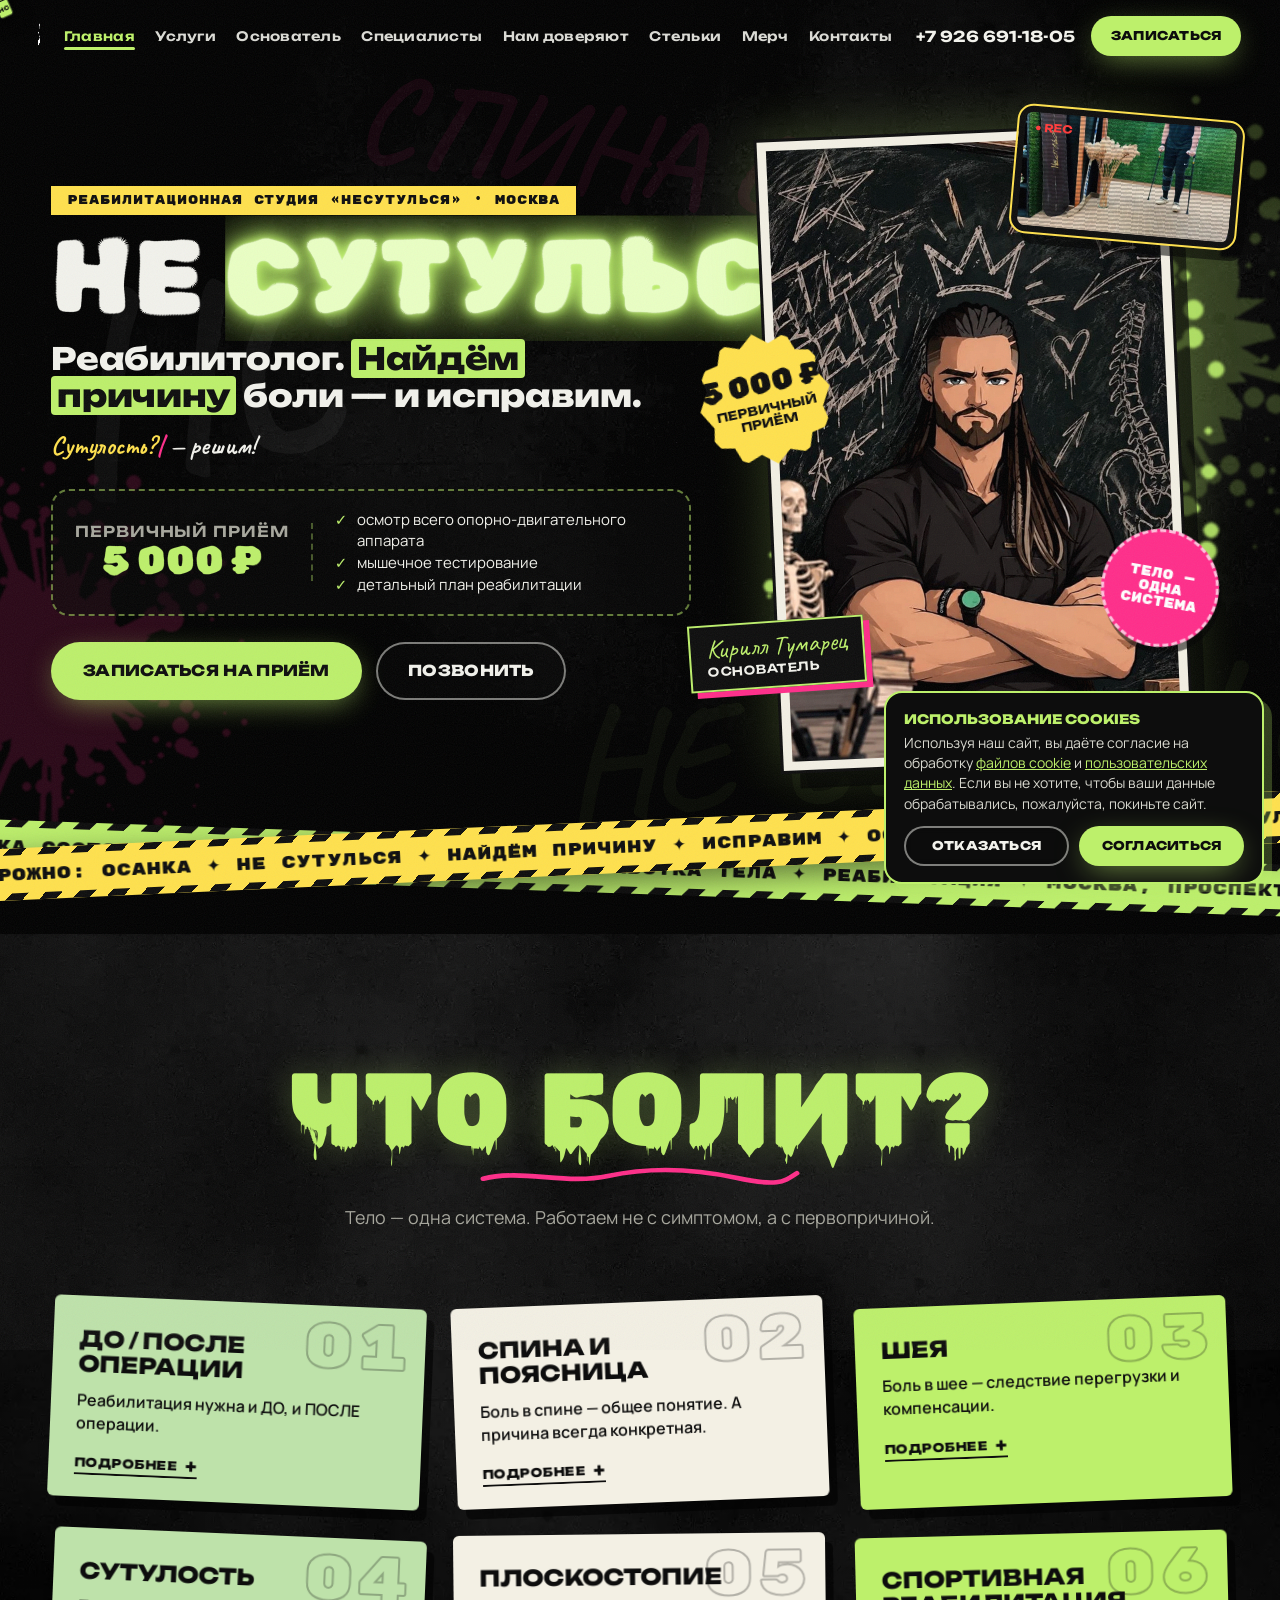
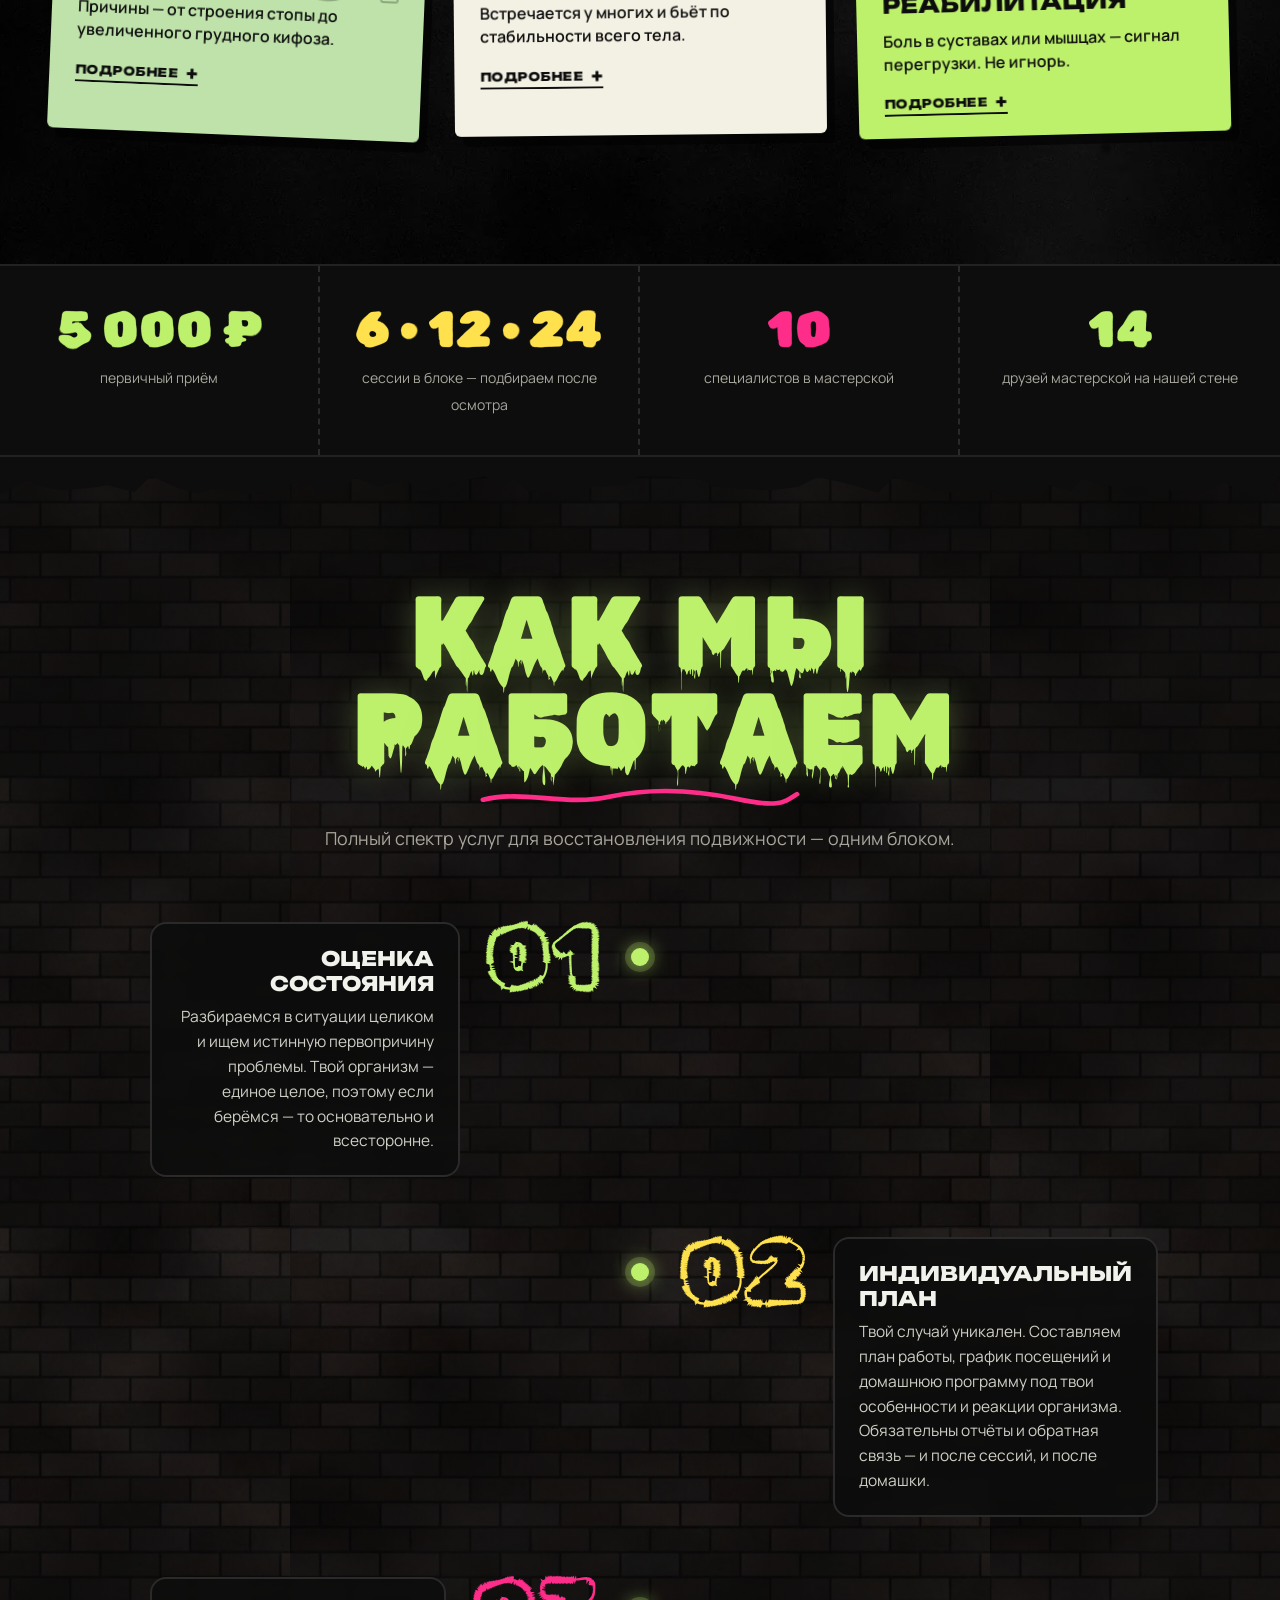
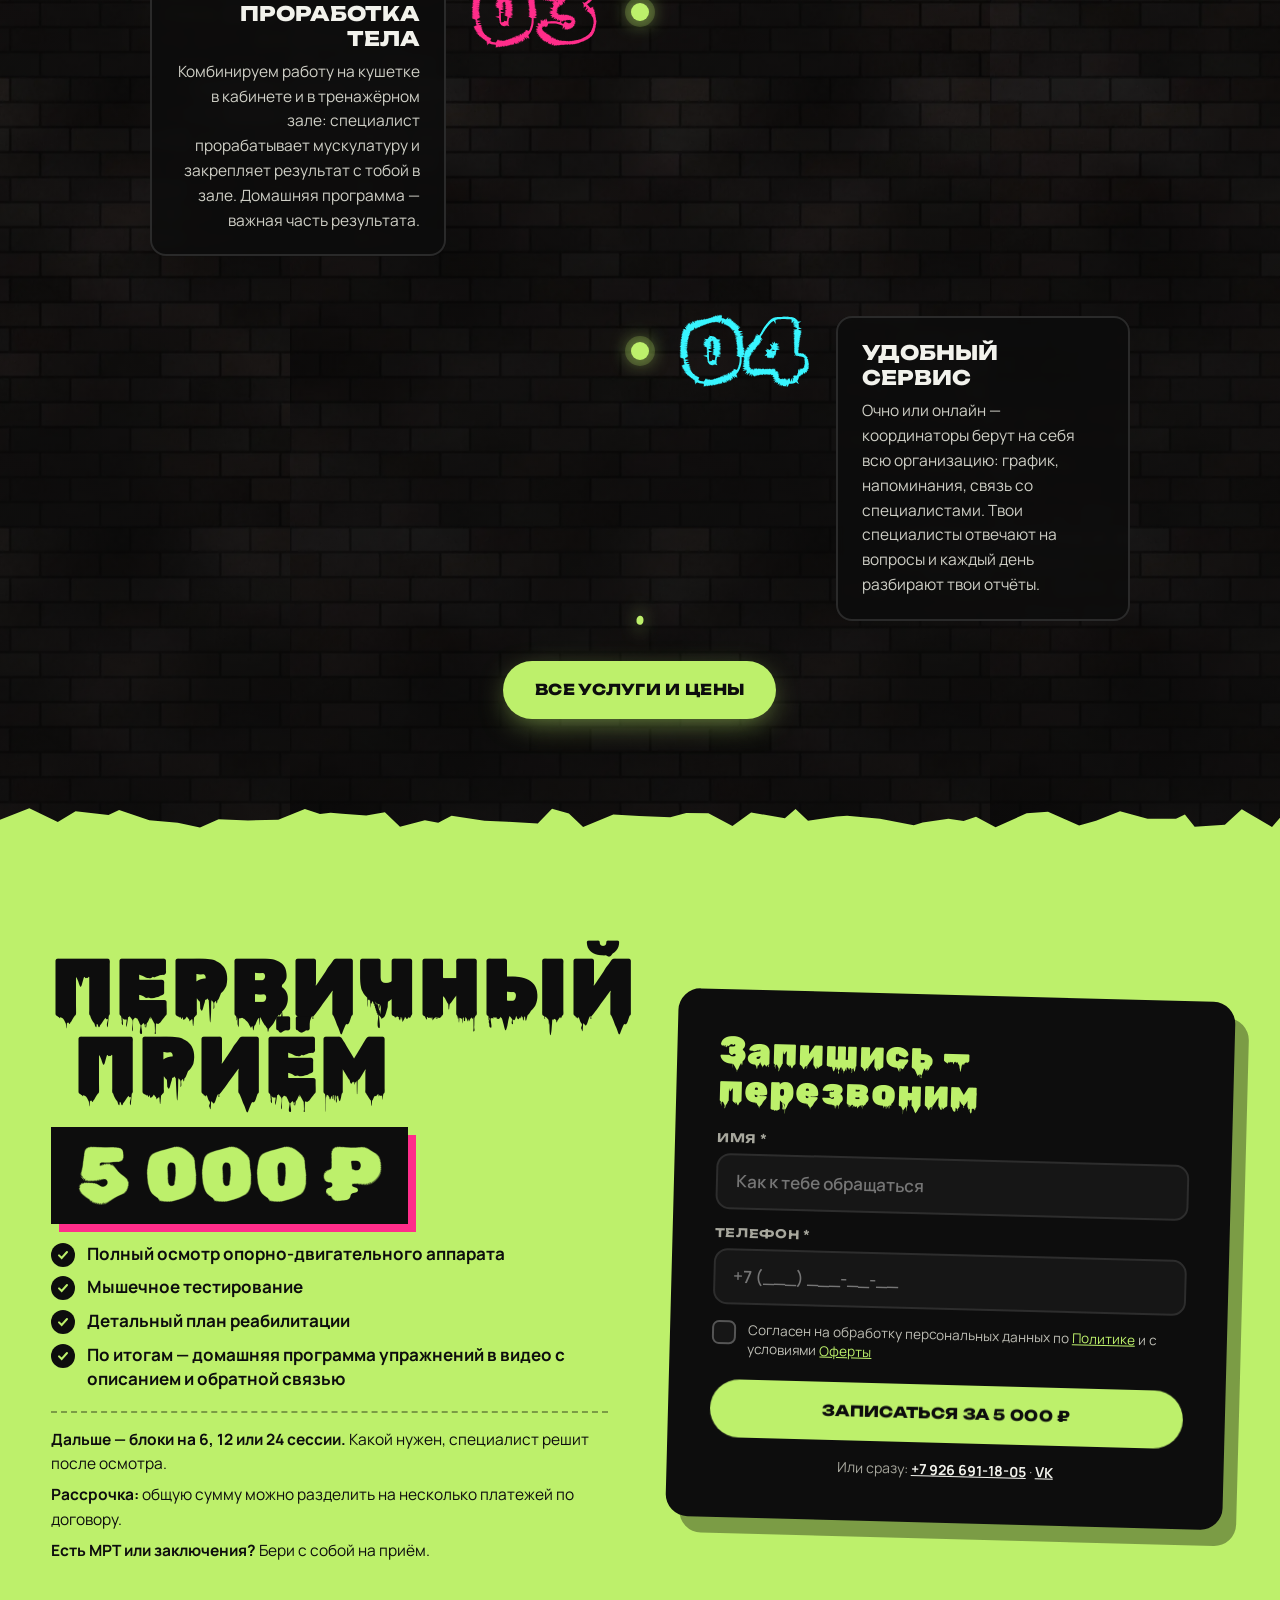
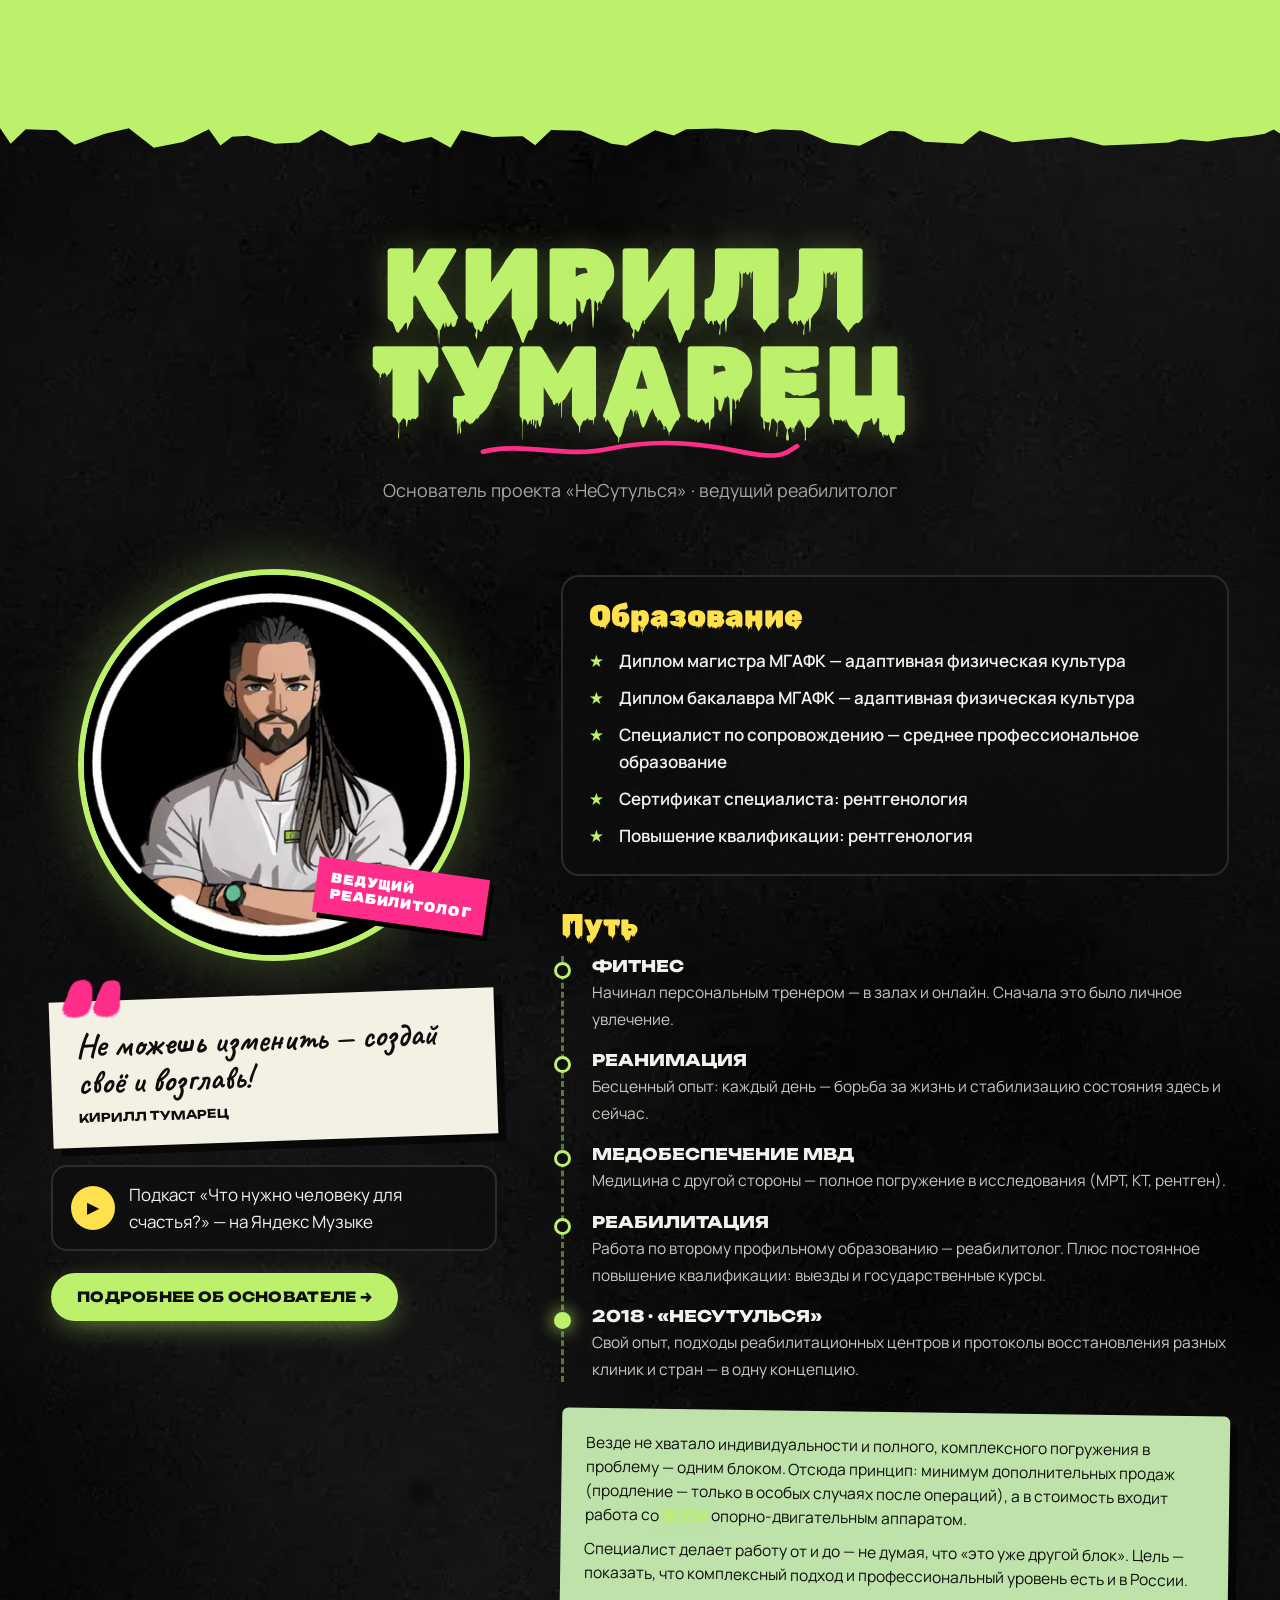
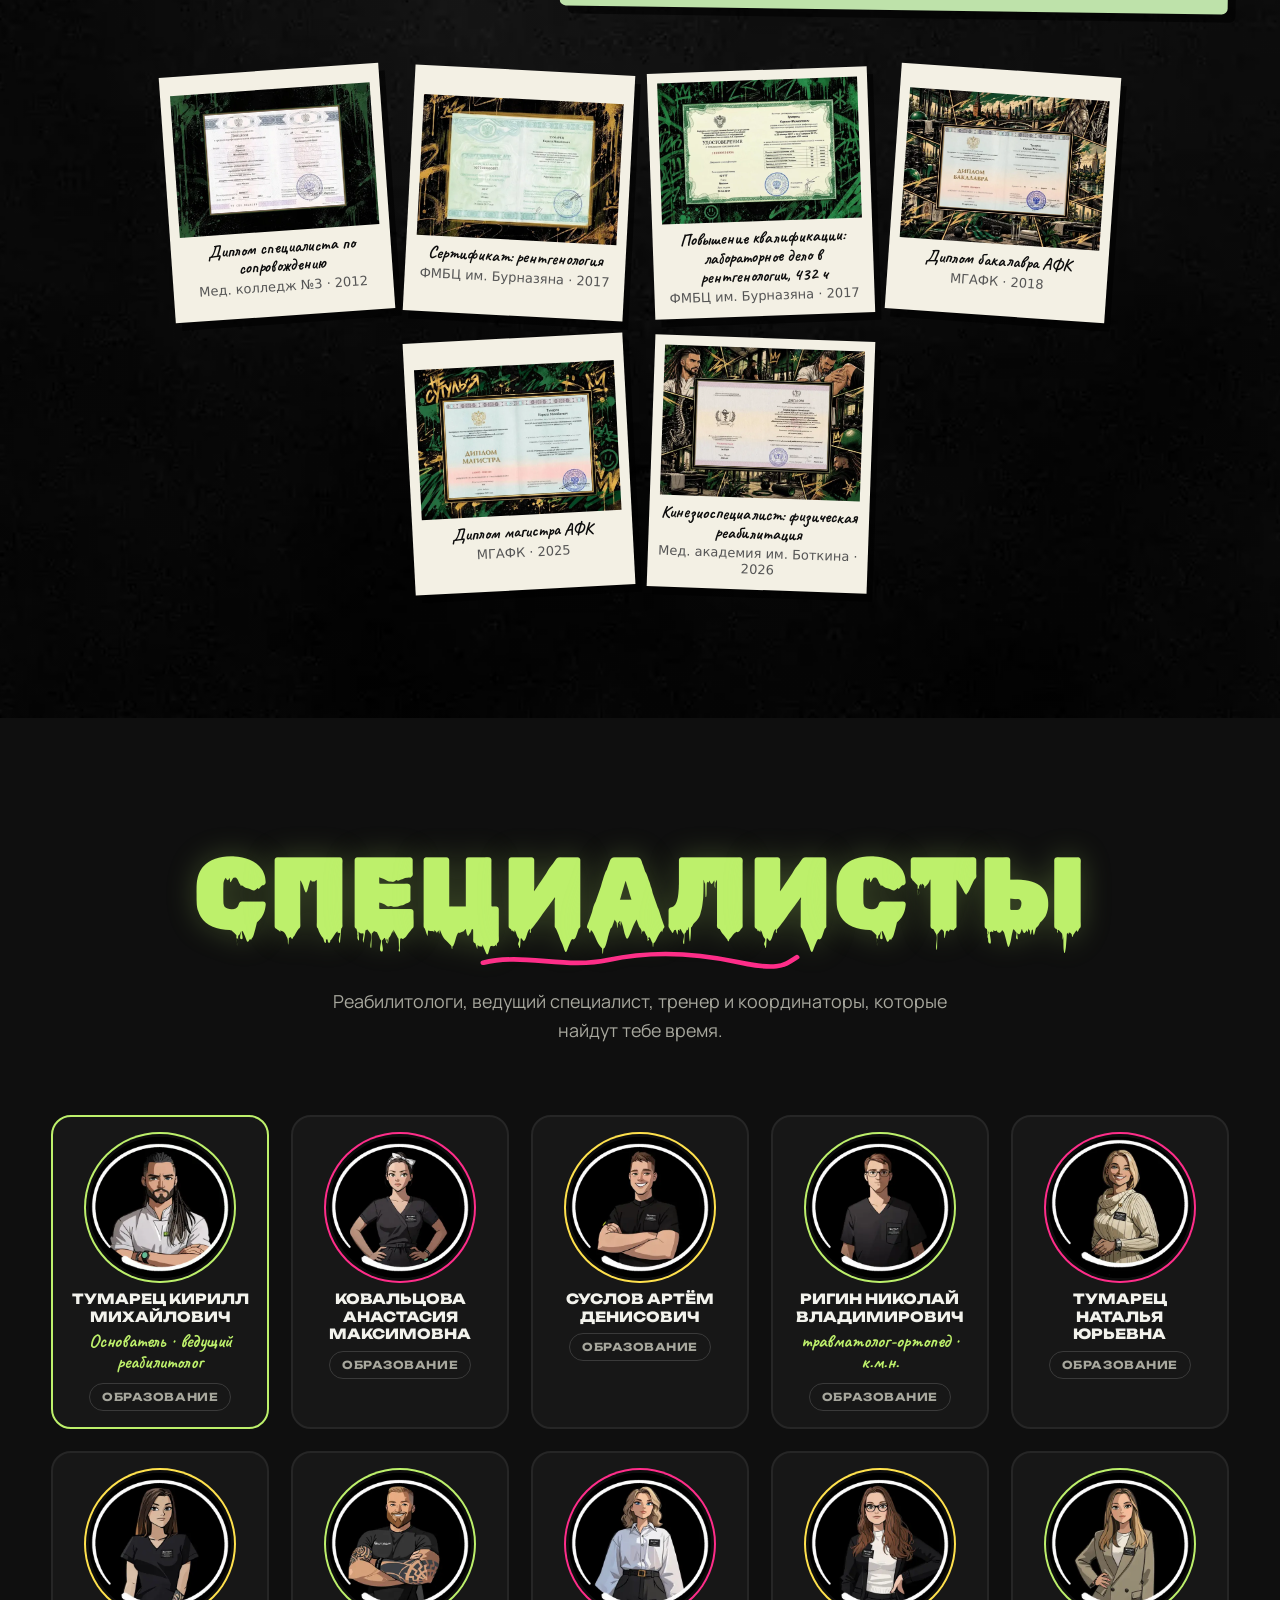
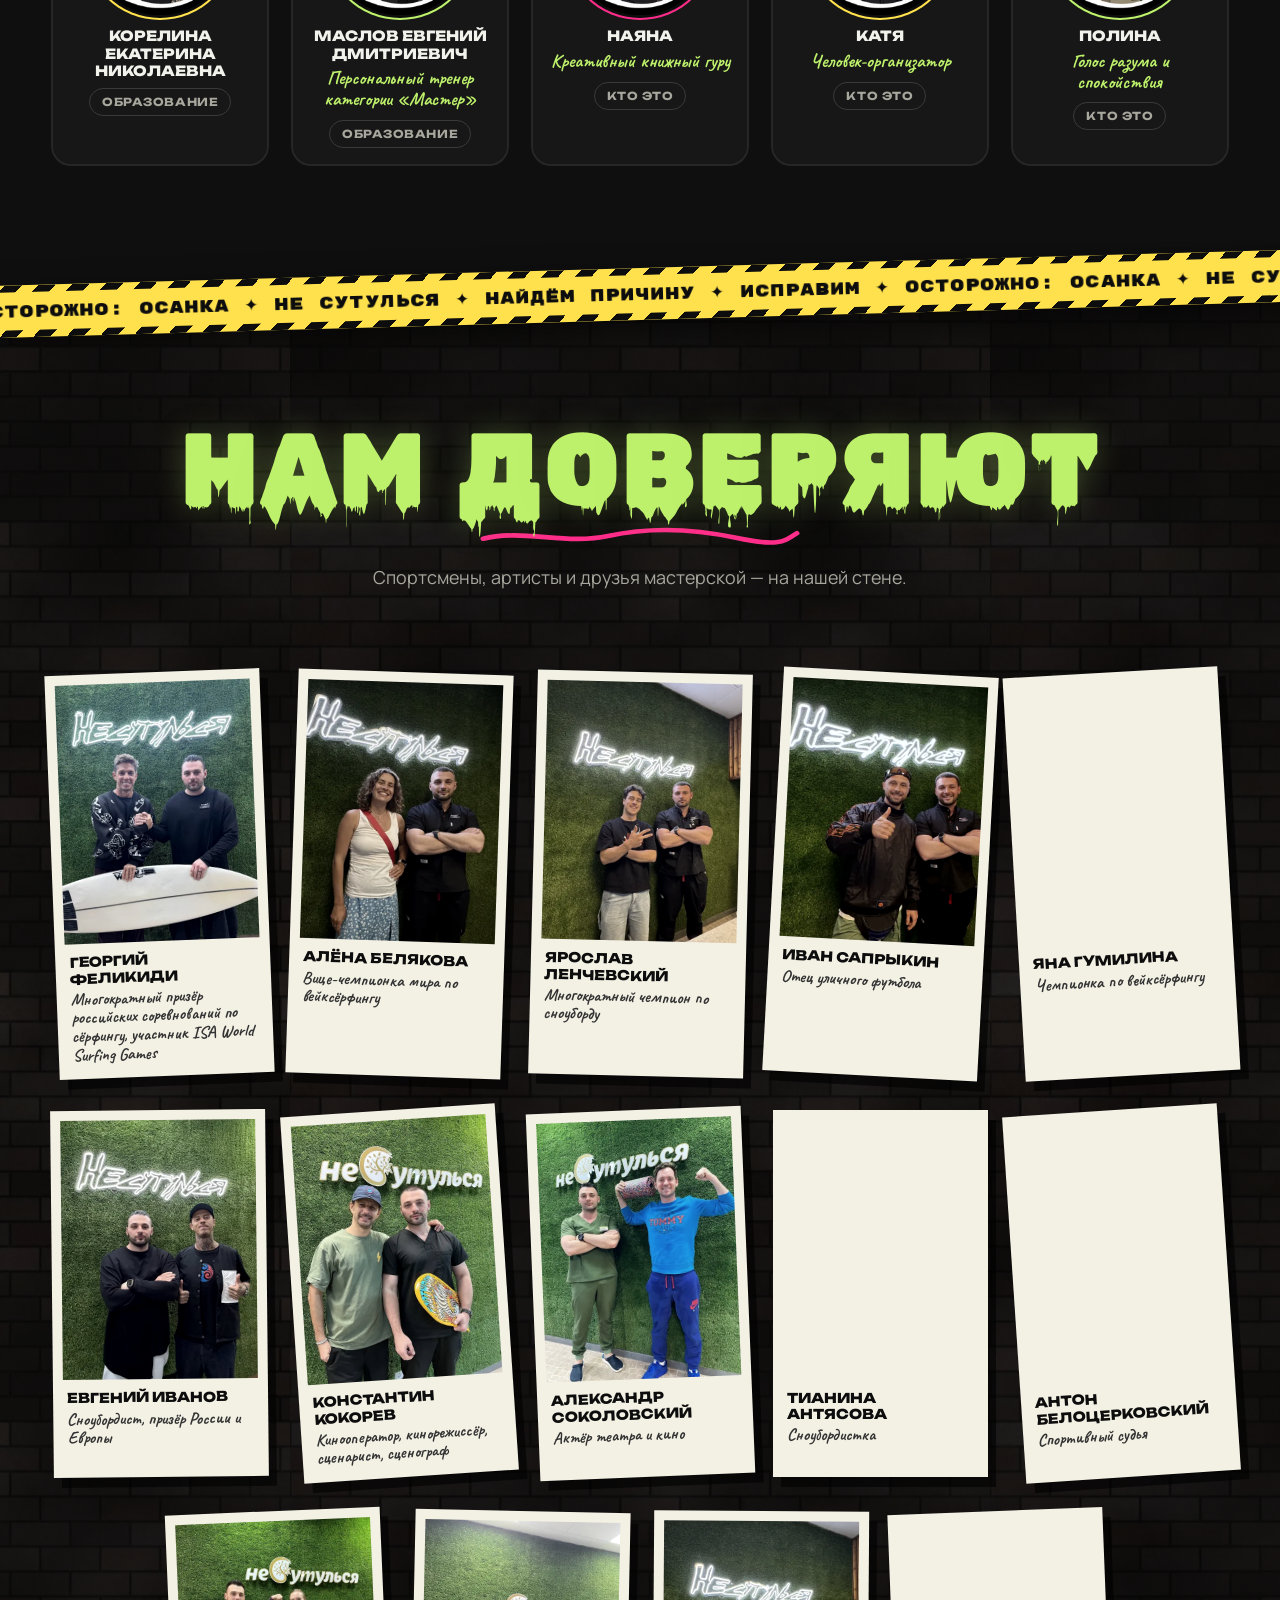
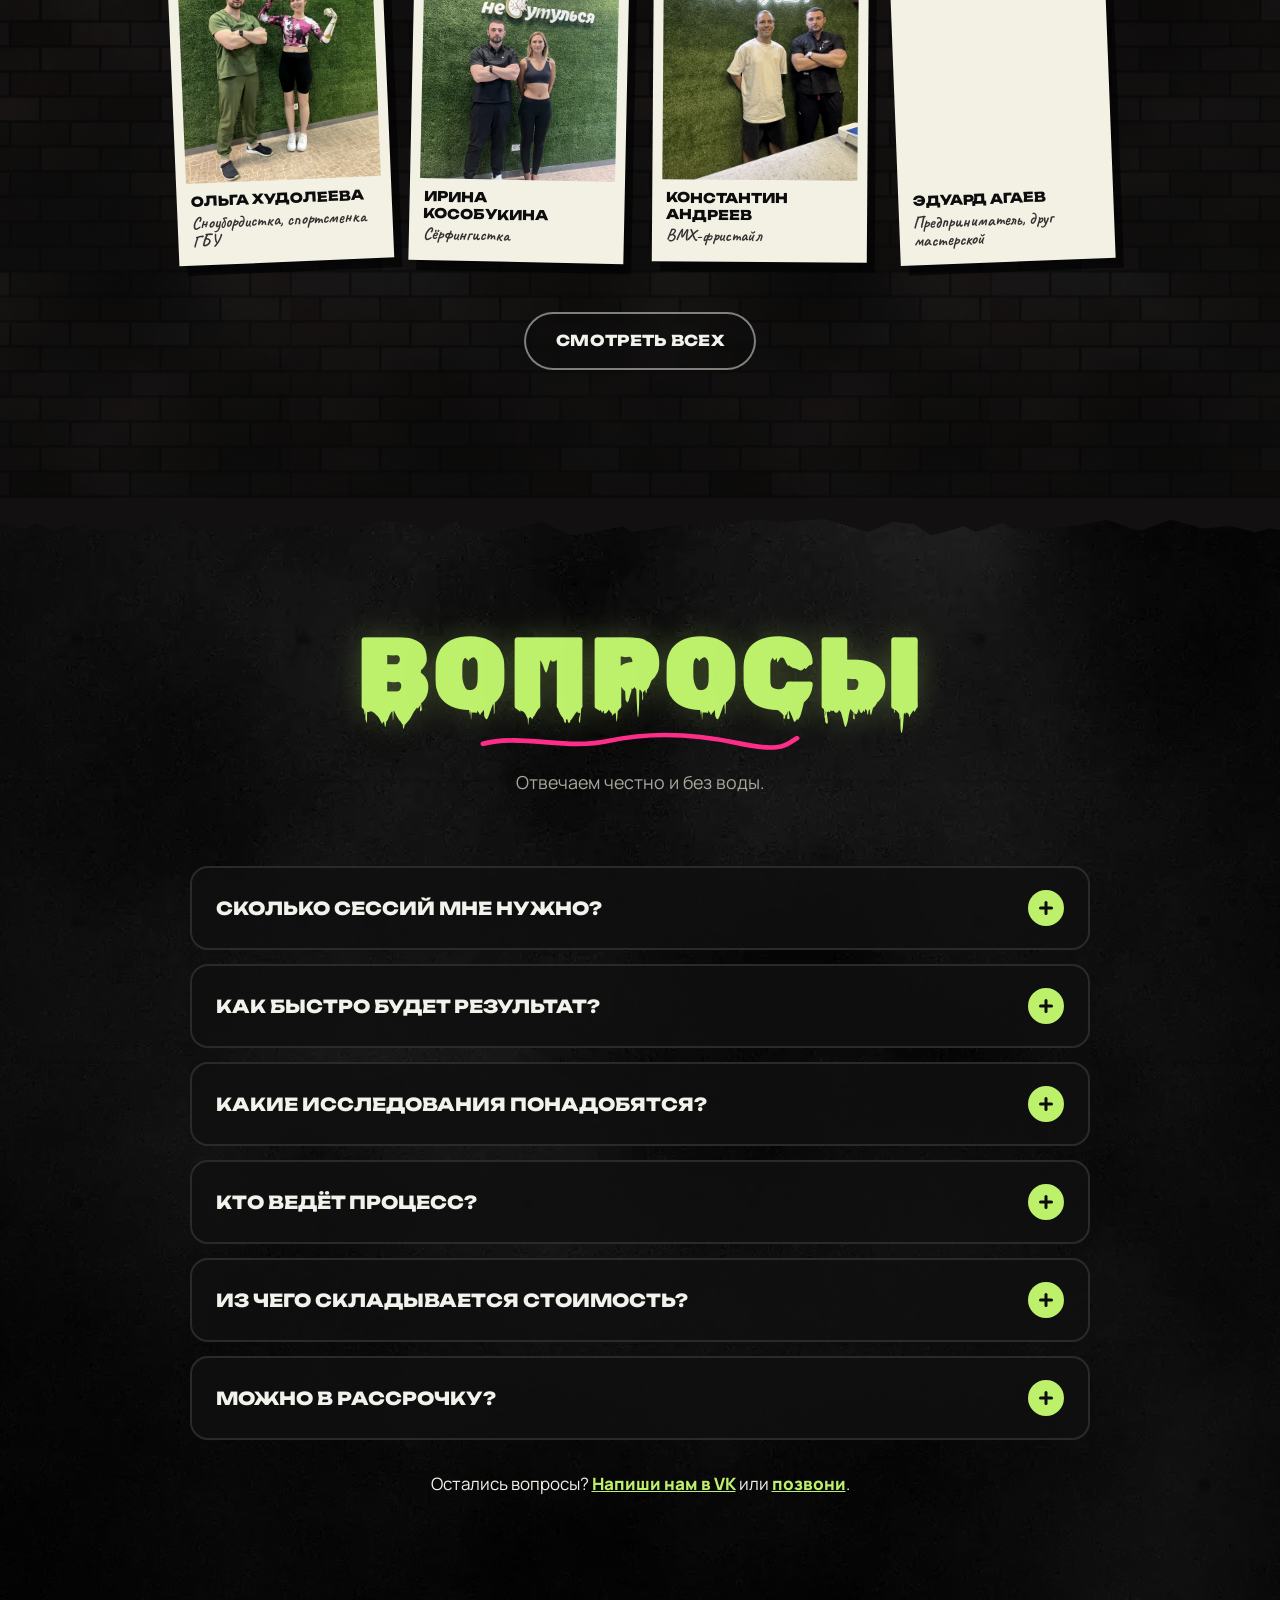
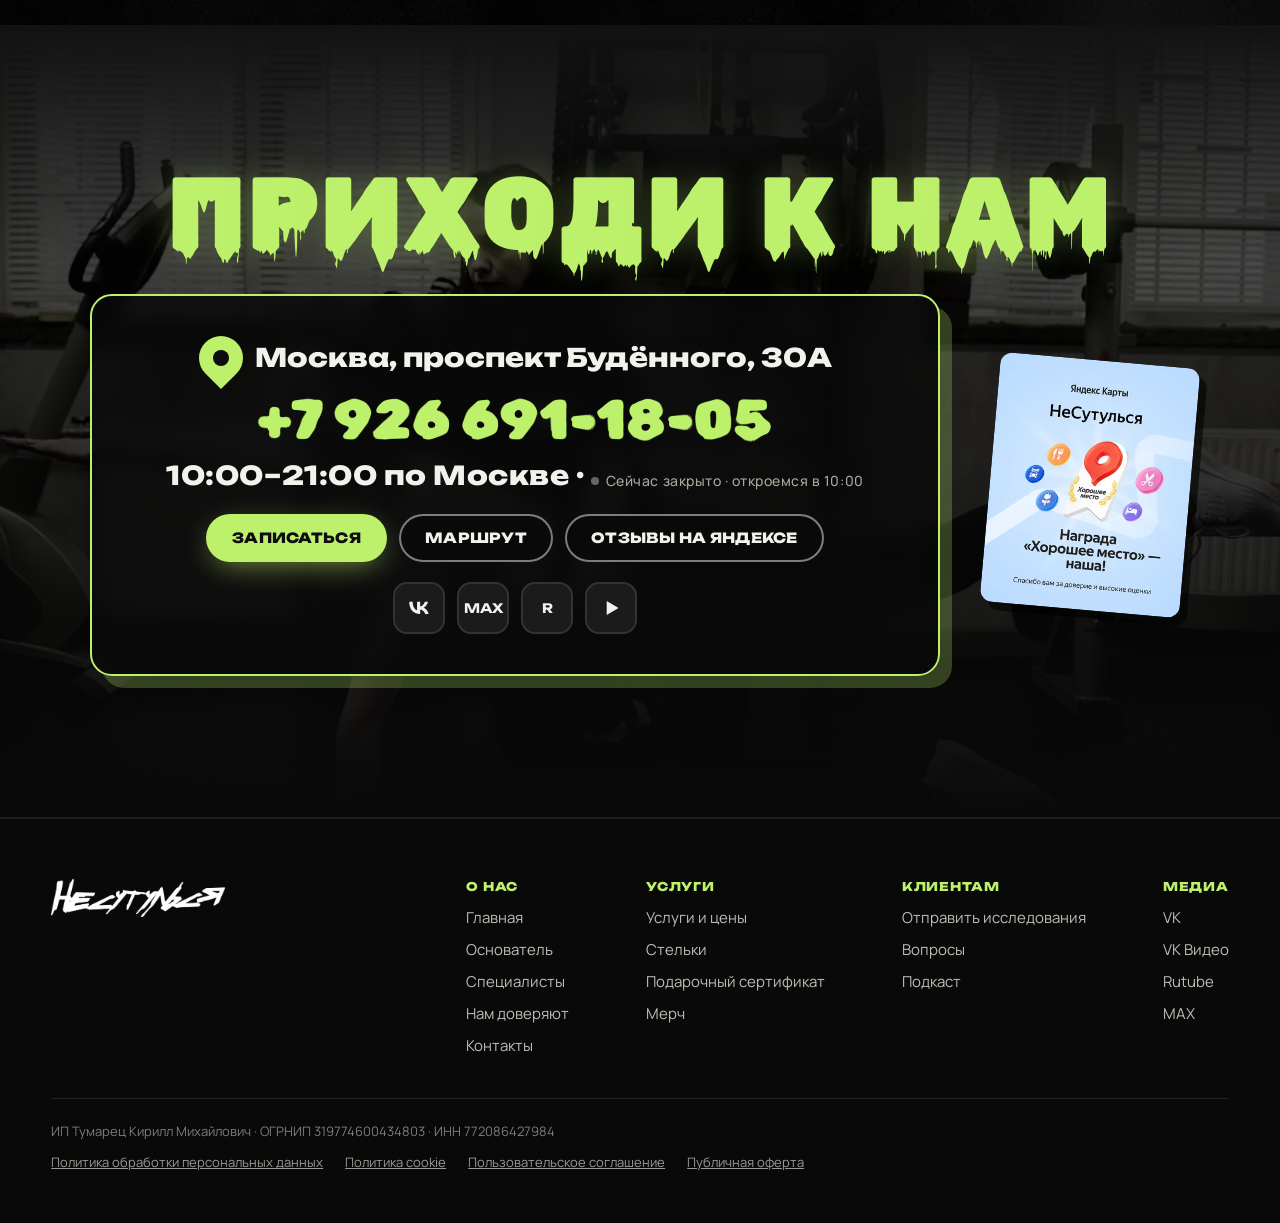
==== commit b0e4d8fd: "Revert "Правки Кирилла v4: переносы, акцент, стрелка селекта, плашки услуг." This reverts commit d0d" ====
--- a/index.html
+++ b/index.html
@@ -25,7 +25,7 @@
 <link rel="preload" href="assets/fonts/spray.woff2" as="font" type="font/woff2" crossorigin>
 <link rel="preload" href="assets/fonts/unbounded.woff2" as="font" type="font/woff2" crossorigin>
 <link rel="preload" href="assets/fonts/manrope.woff2" as="font" type="font/woff2" crossorigin>
-<link rel="stylesheet" href="css/style.css?v=8">
+<link rel="stylesheet" href="css/style.css?v=9">
 <script type="application/ld+json">{"@context":"https://schema.org","@type":"MedicalBusiness","name":"НеСутулься","description":"Реабилитационная студия","telephone":"+7 926 691-18-05","address":{"@type":"PostalAddress","streetAddress":"проспект Будённого, 30А","addressLocality":"Москва","addressCountry":"RU"},"sameAs":["https://vk.com/nesutulsyamsk","https://rutube.ru/channel/27963576/"]}</script>
 </head>
 <body class="is-loading">
@@ -54,7 +54,7 @@
 <header class="hdr" id="hdr">
   <a class="hdr__logo" href="#top" aria-label="НеСутулься — на главную"><img src="assets/img/logo.webp" alt="НеСутулься" width="900" height="197"></a>
   <nav class="hdr__nav" aria-label="Разделы сайта">
-    <a href="./" aria-current="page">Главная</a><a href="shop/">Услуги</a><a href="founder/">Основатель</a><a href="#team">Команда</a><a href="friends/">Нам доверяют</a><a href="orto/">Стельки</a><a href="store/">Мерч</a><a href="#contacts">Контакты</a>
+    <a href="./" aria-current="page">Главная</a><a href="shop/">Услуги</a><a href="founder/">Основатель</a><a href="#team">Специалисты</a><a href="friends/">Нам доверяют</a><a href="orto/">Стельки</a><a href="store/">Мерч</a><a href="#contacts">Контакты</a>
   </nav>
   <div class="hdr__right">
     <span class="status" data-status><i></i><span>10:00–21:00 МСК</span></span>
@@ -66,7 +66,7 @@
 
 <div class="mnav" id="mnav" aria-hidden="true">
   <nav aria-label="Меню">
-    <a href="./" aria-current="page">Главная</a><a href="shop/">Услуги</a><a href="founder/">Основатель</a><a href="#team">Команда</a><a href="friends/">Нам доверяют</a><a href="orto/">Стельки</a><a href="store/">Мерч</a><a href="#contacts">Контакты</a><a href="#zapis">Запись · 5&nbsp;000&nbsp;₽</a>
+    <a href="./" aria-current="page">Главная</a><a href="shop/">Услуги</a><a href="founder/">Основатель</a><a href="#team">Специалисты</a><a href="friends/">Нам доверяют</a><a href="orto/">Стельки</a><a href="store/">Мерч</a><a href="#contacts">Контакты</a><a href="#zapis">Запись · 5&nbsp;000&nbsp;₽</a>
   </nav>
   <div class="mnav__foot"><a href="tel:+79266911805">+7 926 691-18-05</a><span data-status class="status"><i></i><span>10:00–21:00 МСК</span></span></div>
 </div>
@@ -106,7 +106,6 @@
       </div>
       <button class="sticker sticker--price" data-drag type="button" aria-label="Стикер: первичный приём 5 000 рублей"><b>5&nbsp;000&nbsp;₽</b><small>первичный<br>приём</small></button>
       <button class="sticker sticker--round" data-drag type="button" aria-label="Стикер: тело — одна система">ТЕЛО —<br>ОДНА<br>СИСТЕМА</button>
-      <button class="sticker sticker--note" data-drag type="button" aria-label="Стикер: потаскай меня">потаскай<br>меня ↗</button>
     </div>
   </div>
   <div class="ctape ctape--y" aria-hidden="true"><div class="ctape__track"><span>ОСТОРОЖНО: ОСАНКА ✦ НЕ СУТУЛЬСЯ ✦ НАЙДЁМ ПРИЧИНУ ✦ ИСПРАВИМ ✦ ОСТОРОЖНО: ОСАНКА ✦ НЕ СУТУЛЬСЯ ✦ НАЙДЁМ ПРИЧИНУ ✦ ИСПРАВИМ ✦ ОСТОРОЖНО: ОСАНКА ✦ НЕ СУТУЛЬСЯ ✦ НАЙДЁМ ПРИЧИНУ ✦ ИСПРАВИМ ✦ </span><span>ОСТОРОЖНО: ОСАНКА ✦ НЕ СУТУЛЬСЯ ✦ НАЙДЁМ ПРИЧИНУ ✦ ИСПРАВИМ ✦ ОСТОРОЖНО: ОСАНКА ✦ НЕ СУТУЛЬСЯ ✦ НАЙДЁМ ПРИЧИНУ ✦ ИСПРАВИМ ✦ ОСТОРОЖНО: ОСАНКА ✦ НЕ СУТУЛЬСЯ ✦ НАЙДЁМ ПРИЧИНУ ✦ ИСПРАВИМ ✦ </span></div></div>
@@ -242,7 +241,7 @@
 
 <!-- TEAM -->
 <section class="sec sec--dark" id="team">
-  <div class="sec-head "><h2 class="spray-title" data-text="КОМАНДА">КОМАНДА</h2><svg class="scrib" viewBox="0 0 300 24" preserveAspectRatio="none" aria-hidden="true"><path d="M3 15 C 40 4, 80 22, 120 12 S 200 4, 240 14 S 285 18, 297 9" pathLength="1"/></svg><p class="sec-sub reveal">Реабилитологи, ведущий специалист, тренер и координаторы, которые найдут тебе время.</p></div>
+  <div class="sec-head "><h2 class="spray-title" data-text="СПЕЦИАЛИСТЫ">СПЕЦИАЛИСТЫ</h2><svg class="scrib" viewBox="0 0 300 24" preserveAspectRatio="none" aria-hidden="true"><path d="M3 15 C 40 4, 80 22, 120 12 S 200 4, 240 14 S 285 18, 297 9" pathLength="1"/></svg><p class="sec-sub reveal">Реабилитологи, ведущий специалист, тренер и координаторы, которые найдут тебе время.</p></div>
   <div class="tgrid"><article class="tm tilt reveal tm--lead" style="--d:0ms">
   <div class="tm__ava"><img src="assets/img/team/tumarec.webp" alt="Тумарец Кирилл Михайлович" width="420" height="420" loading="lazy" decoding="async"></div>
   <h3 class="tm__name">Тумарец Кирилл Михайлович</h3><p class="tm__role">Основатель · ведущий реабилитолог</p>
@@ -250,14 +249,14 @@
 </article><article class="tm tilt reveal" style="--d:60ms">
   <div class="tm__ava"><img src="assets/img/team/kovaltsova.webp" alt="Ковальцова Анастасия Максимовна" width="420" height="420" loading="lazy" decoding="async"></div>
   <h3 class="tm__name">Ковальцова Анастасия Максимовна</h3>
-  <details class="tm__q"><summary>Образование</summary><ul><li>Диплом бакалавра с отличием МГАФК: «Адаптивная физическая культура для лиц с отклонениями в состоянии здоровья»</li><li>Диплом с отличием о среднем профессиональном образовании, квалификация «Акушерка»</li><li>Сертификат специалиста «Медицинский массаж»</li><li>Удостоверение о повышении квалификации: кинезиотейпирование</li></ul></details>
+  <details class="tm__q"><summary>Образование</summary><ul><li>Диплом бакалавра с отличием МГАФК: «Адаптивная физическая культура для лиц с отклонениями в состоянии здоровья»</li><li>Диплом с отличием о среднем профессиональном образовании, квалификация «Акушерка»</li><li>Сертификат специалиста «Сертифицированный массаж»</li><li>Удостоверение о повышении квалификации: кинезиотейпирование</li></ul></details>
 </article><article class="tm tilt reveal" style="--d:120ms">
   <div class="tm__ava"><img src="assets/img/team/suslov.webp" alt="Суслов Артём Денисович" width="420" height="420" loading="lazy" decoding="async"></div>
   <h3 class="tm__name">Суслов Артём Денисович</h3>
   <details class="tm__q"><summary>Образование</summary><ul><li>Диплом бакалавра МГАФК: «Физическая культура для лиц с отклонениями в состоянии здоровья. Адаптивная физическая культура»</li><li>Сертификат специалиста «Массаж»</li></ul></details>
 </article><article class="tm tilt reveal" style="--d:180ms">
   <div class="tm__ava"><img src="assets/img/team/rigin.webp" alt="Ригин Николай Владимирович" width="420" height="420" loading="lazy" decoding="async"></div>
-  <h3 class="tm__name">Ригин Николай Владимирович</h3><p class="tm__role">Врач · травматолог-ортопед · к.м.н.</p>
+  <h3 class="tm__name">Ригин Николай Владимирович</h3><p class="tm__role">травматолог-ортопед · к.м.н.</p>
   <details class="tm__q"><summary>Образование</summary><ul><li>Первый МГМУ им. И. М. Сеченова, врач по специальности «Лечебное дело»</li><li>Аспирантура «Клиническая медицина», квалификация «Исследователь. Преподаватель-исследователь»</li><li>Ординатура «Травматология и ортопедия»</li><li>Сертификат аккредитации специалиста</li><li>Учёная степень: кандидат медицинских наук</li></ul></details>
 </article><article class="tm tilt reveal" style="--d:240ms">
   <div class="tm__ava"><img src="assets/img/team/ntumarec.webp" alt="Тумарец Наталья Юрьевна" width="420" height="420" loading="lazy" decoding="async"></div>
@@ -377,7 +376,7 @@
   <div class="ftr__top">
     <img class="ftr__logo" src="assets/img/logo.webp" alt="НеСутулься" width="900" height="197" loading="lazy">
     <nav class="ftr__nav" aria-label="Карта сайта">
-      <div><b>О нас</b><a href="./">Главная</a><a href="founder/">Основатель</a><a href="#team">Команда</a><a href="friends/">Нам доверяют</a><a href="#contacts">Контакты</a></div>
+      <div><b>О нас</b><a href="./">Главная</a><a href="founder/">Основатель</a><a href="#team">Специалисты</a><a href="friends/">Нам доверяют</a><a href="#contacts">Контакты</a></div>
       <div><b>Услуги</b><a href="shop/">Услуги и цены</a><a href="orto/">Стельки</a><a href="shop/#cert">Подарочный сертификат</a><a href="store/">Мерч</a></div>
       <div><b>Клиентам</b><a href="patients/">Отправить исследования</a><a href="#faq">Вопросы</a><a href="https://music.yandex.ru/album/21096211/track/100491307" target="_blank" rel="noopener">Подкаст</a></div>
       <div><b>Медиа</b><a href="https://vk.com/nesutulsyamsk" target="_blank" rel="noopener">VK</a><a href="https://vkvideo.ru/@club231053786" target="_blank" rel="noopener">VK Видео</a><a href="https://rutube.ru/channel/27963576/" target="_blank" rel="noopener">Rutube</a><a href="https://max.ru/id772086427984_biz" target="_blank" rel="noopener">MAX</a></div>
--- a/css/style.css
+++ b/css/style.css
@@ -558,7 +558,7 @@
 .phero__art img{width:100%;height:auto}
 .photo-frame{position:relative;background:#f3f0e4;padding:10px;rotate:-2.5deg;box-shadow:0 0 0 3px #0d0d0d,16px 18px 0 rgba(0,0,0,.6),0 0 60px rgba(189,240,107,.25);transition:rotate .5s var(--spring)}
 .photo-frame:hover{rotate:0deg}
-.photo-frame::before,.photo-frame::after{content:"";position:absolute;z-index:2;width:96px;height:28px;background:rgba(189,240,107,.78);box-shadow:0 2px 0 rgba(0,0,0,.25)}
+.photo-frame::before,.photo-frame::after{content:none;display:none;position:absolute;z-index:2;width:96px;height:28px;background:rgba(189,240,107,.78);box-shadow:0 2px 0 rgba(0,0,0,.25)}
 .photo-frame::before{left:-22px;top:-12px;transform:rotate(-38deg)}
 .photo-frame::after{right:-22px;bottom:-10px;transform:rotate(-38deg);background:rgba(255,45,138,.7)}
 .photo-frame img{display:block;width:100%;height:auto}
